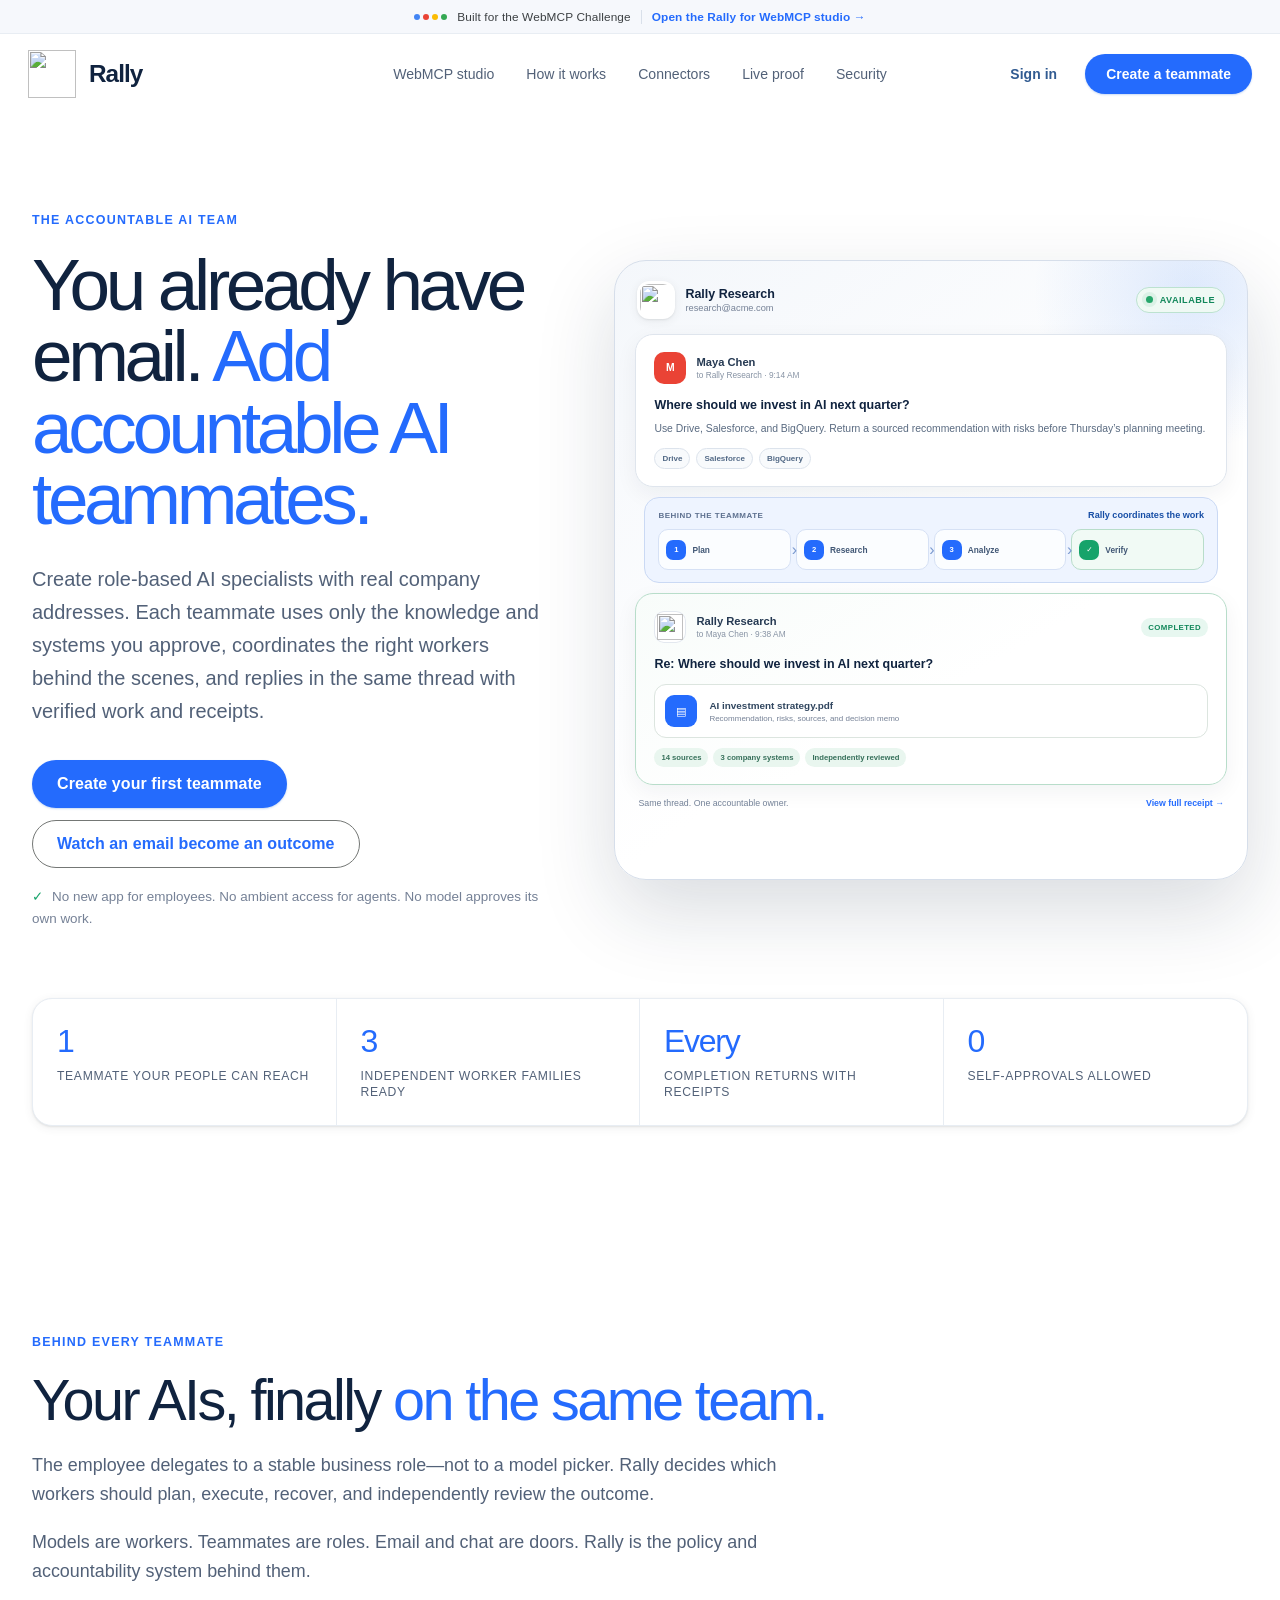
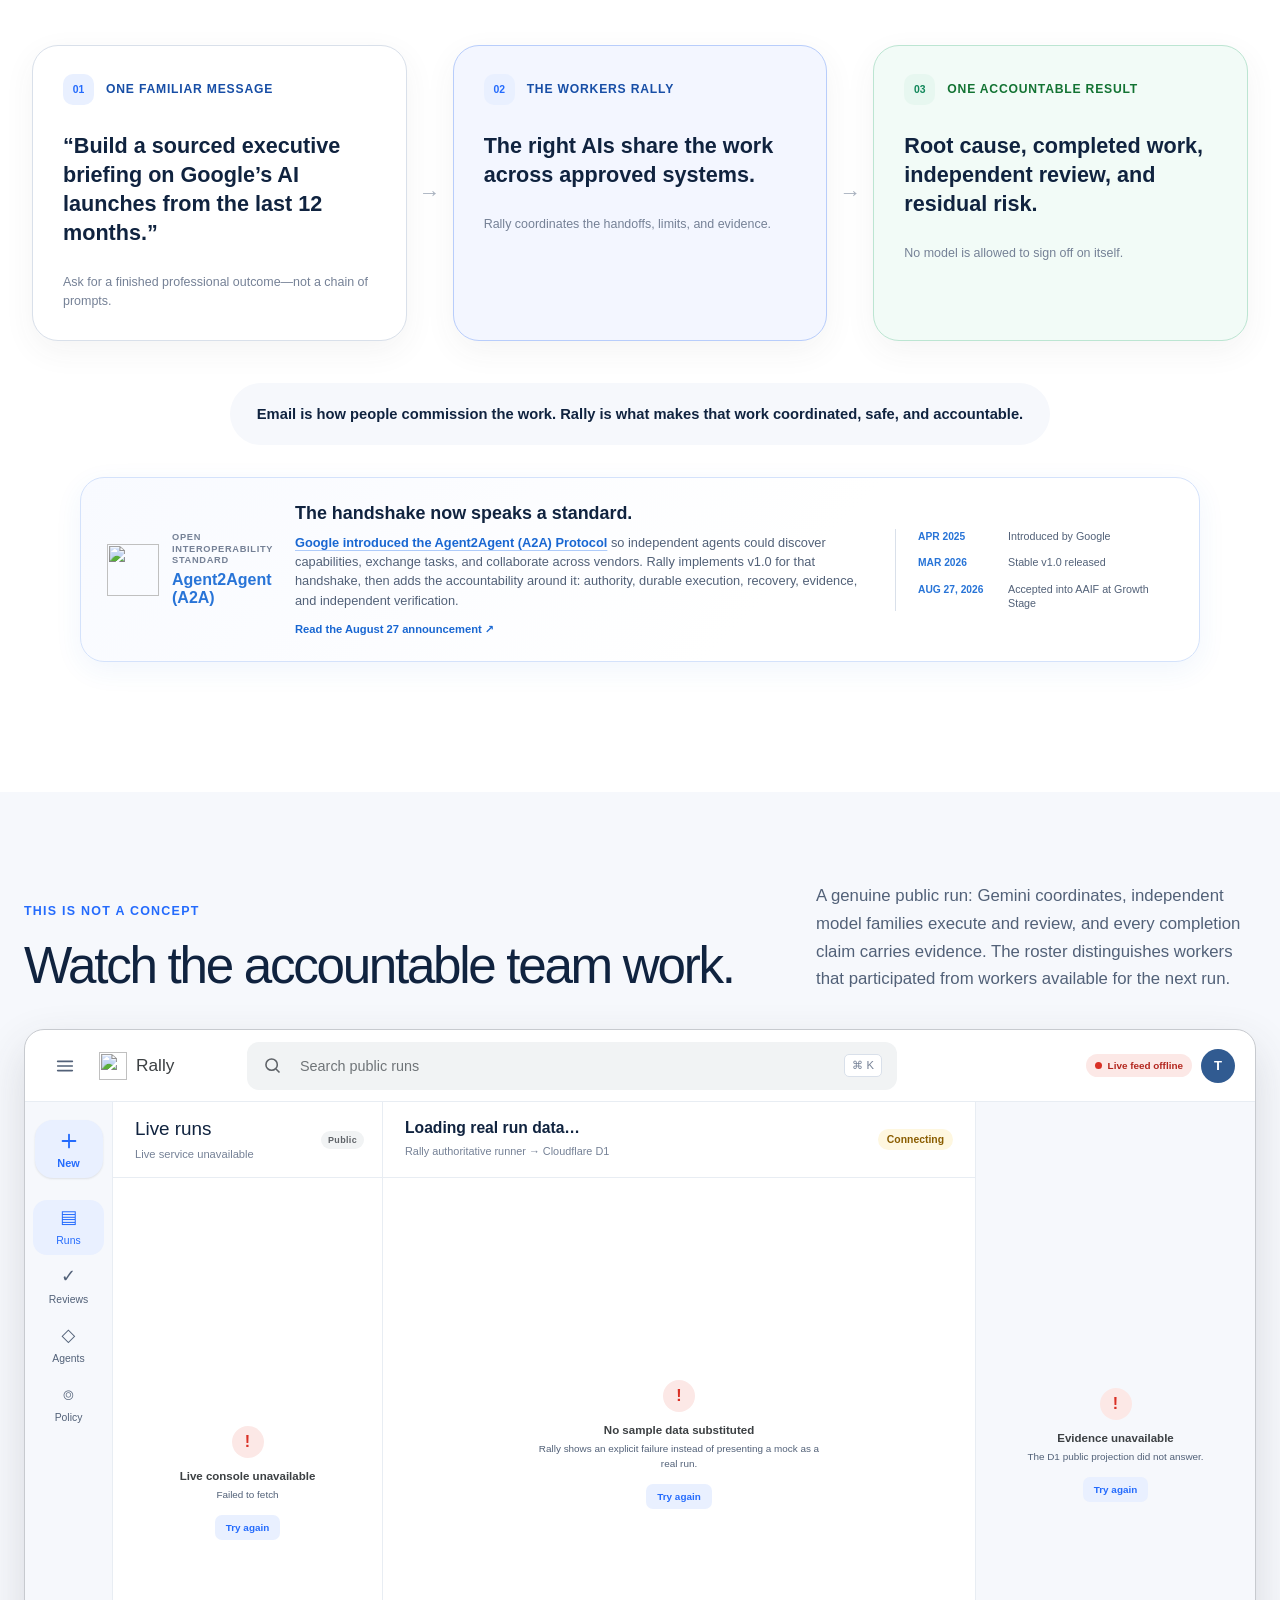
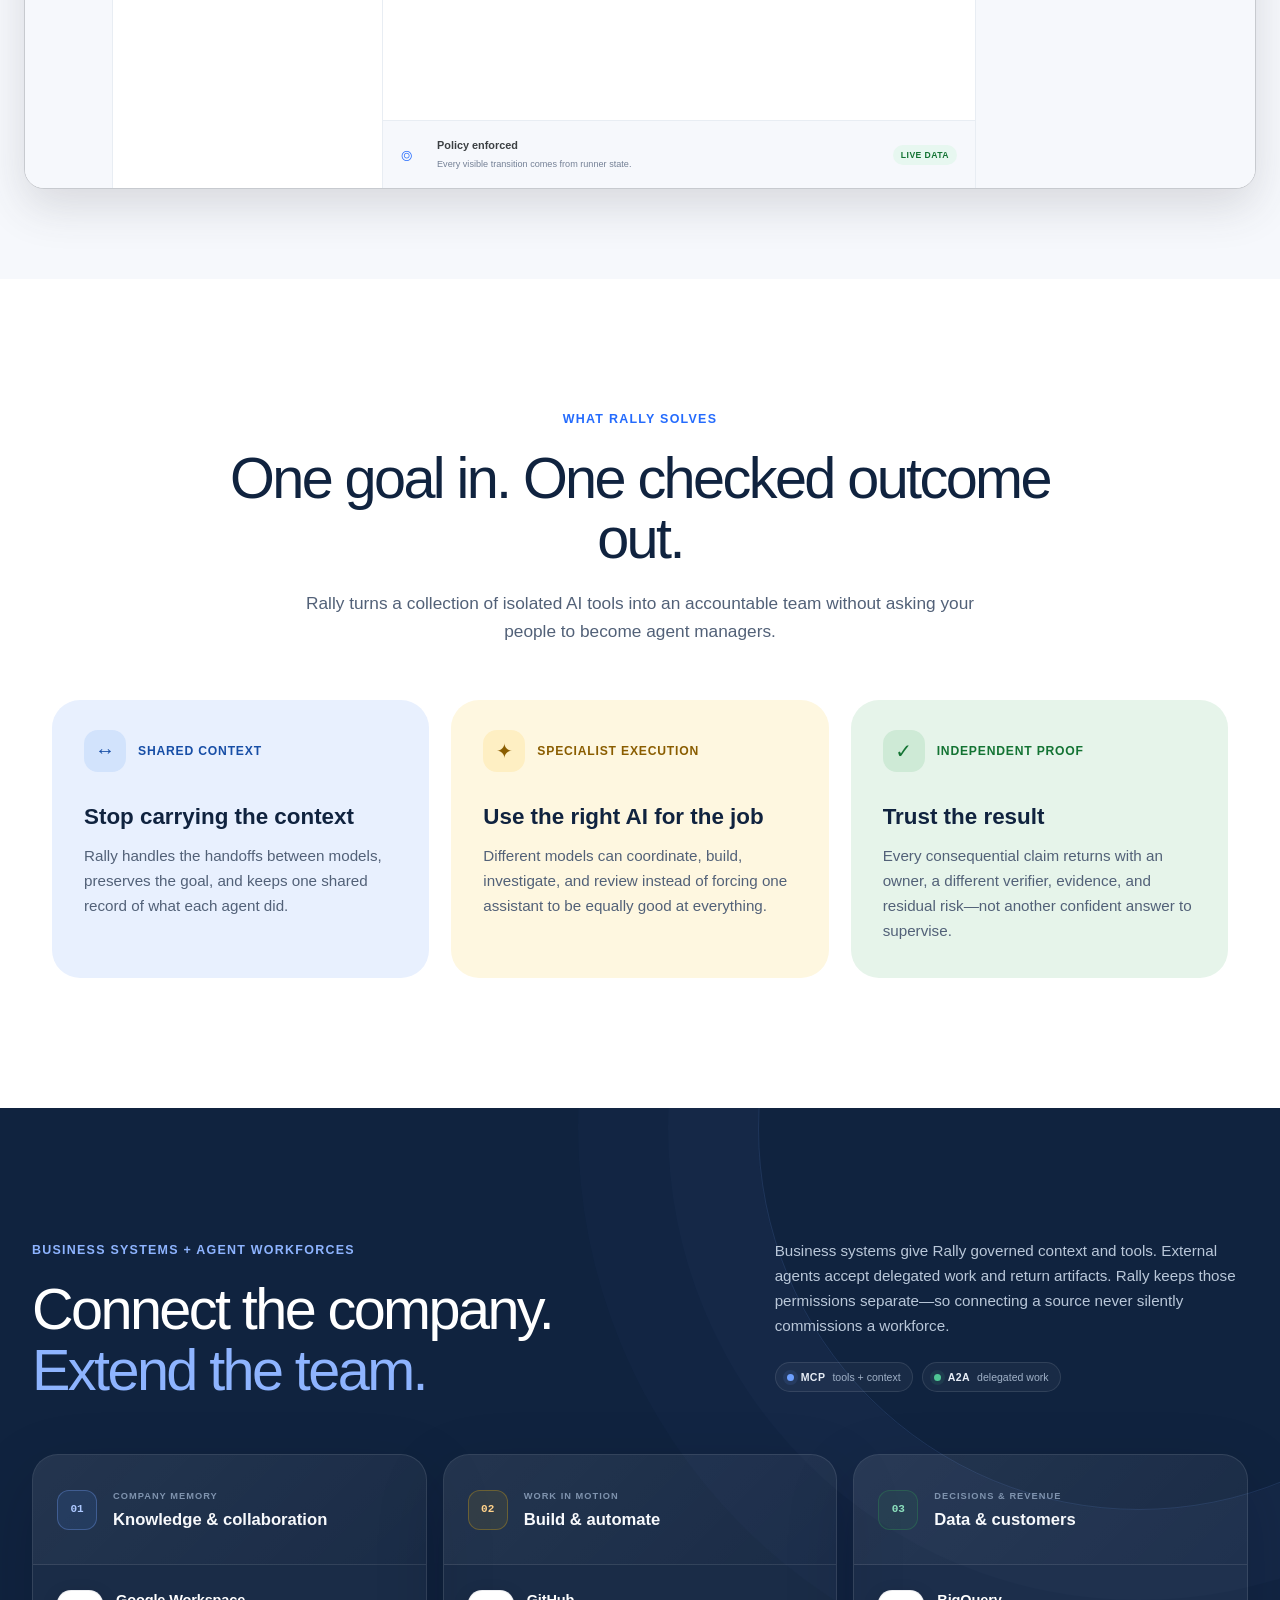
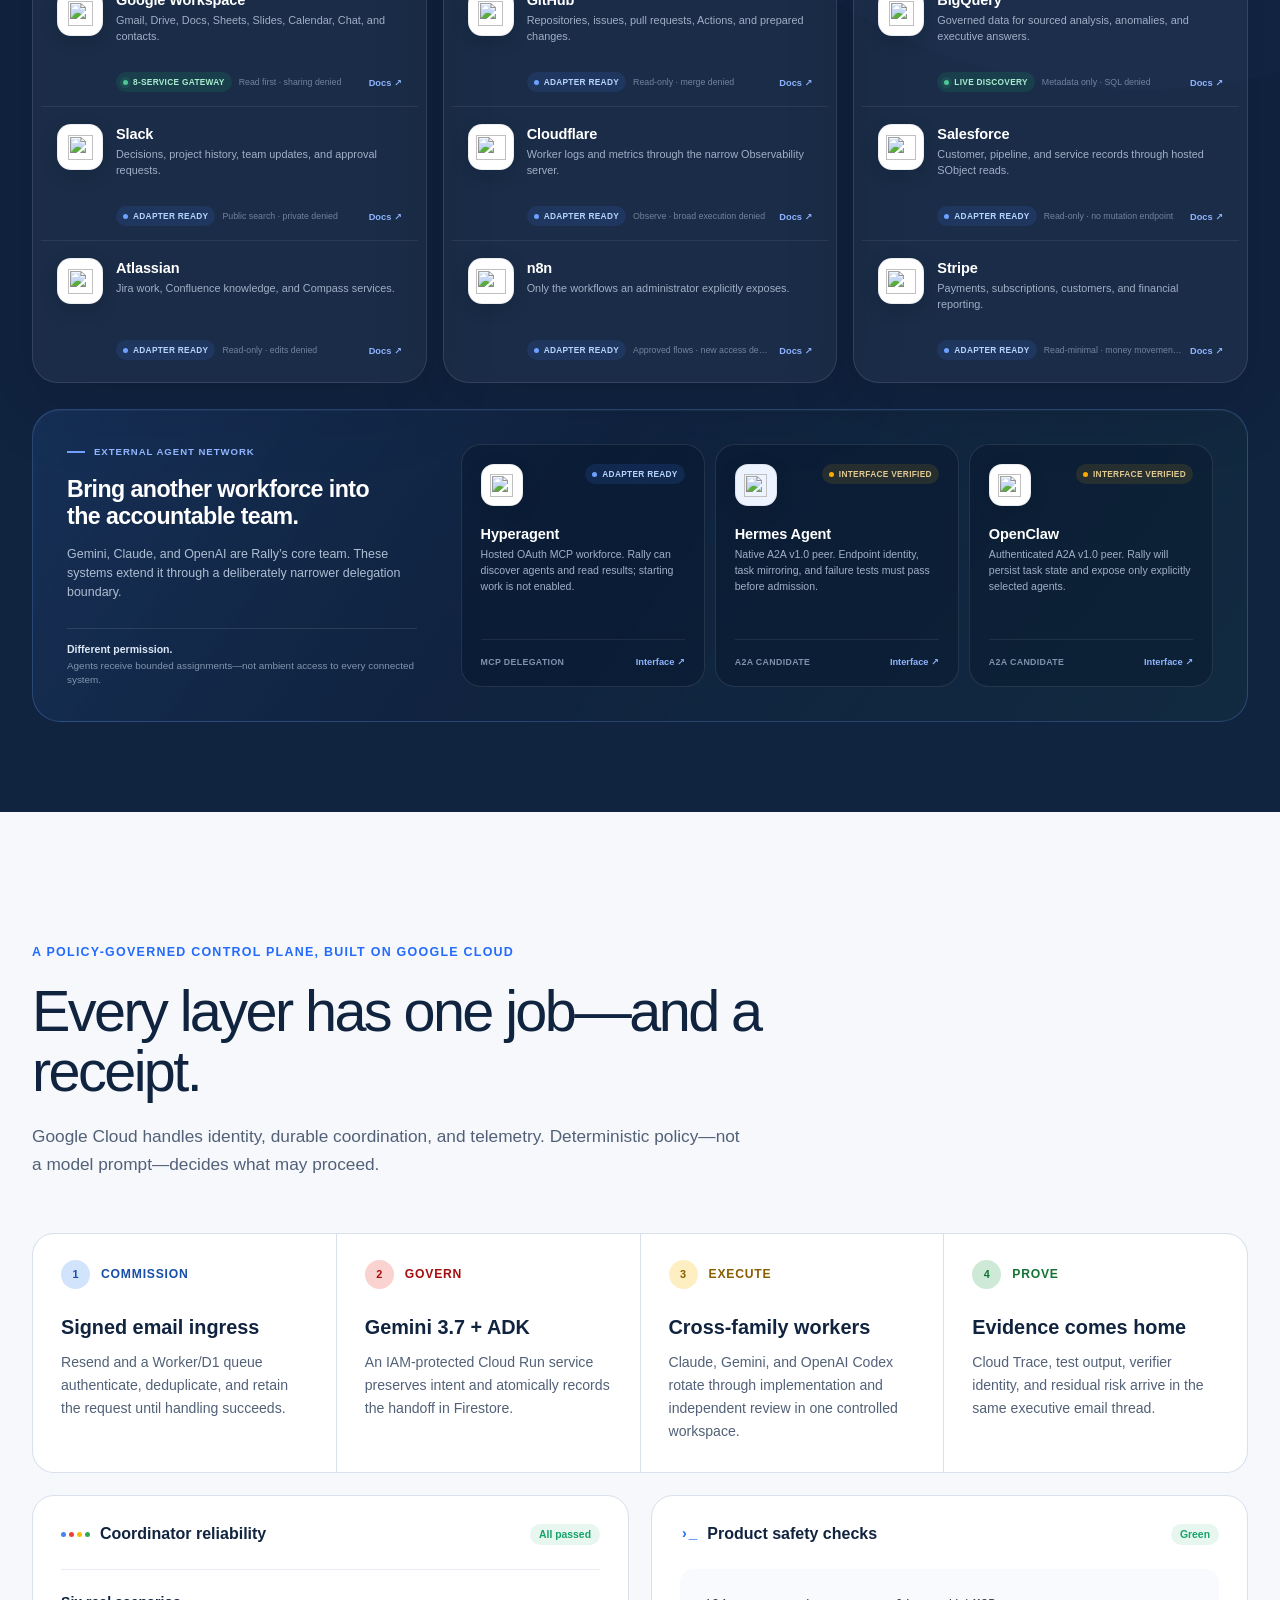
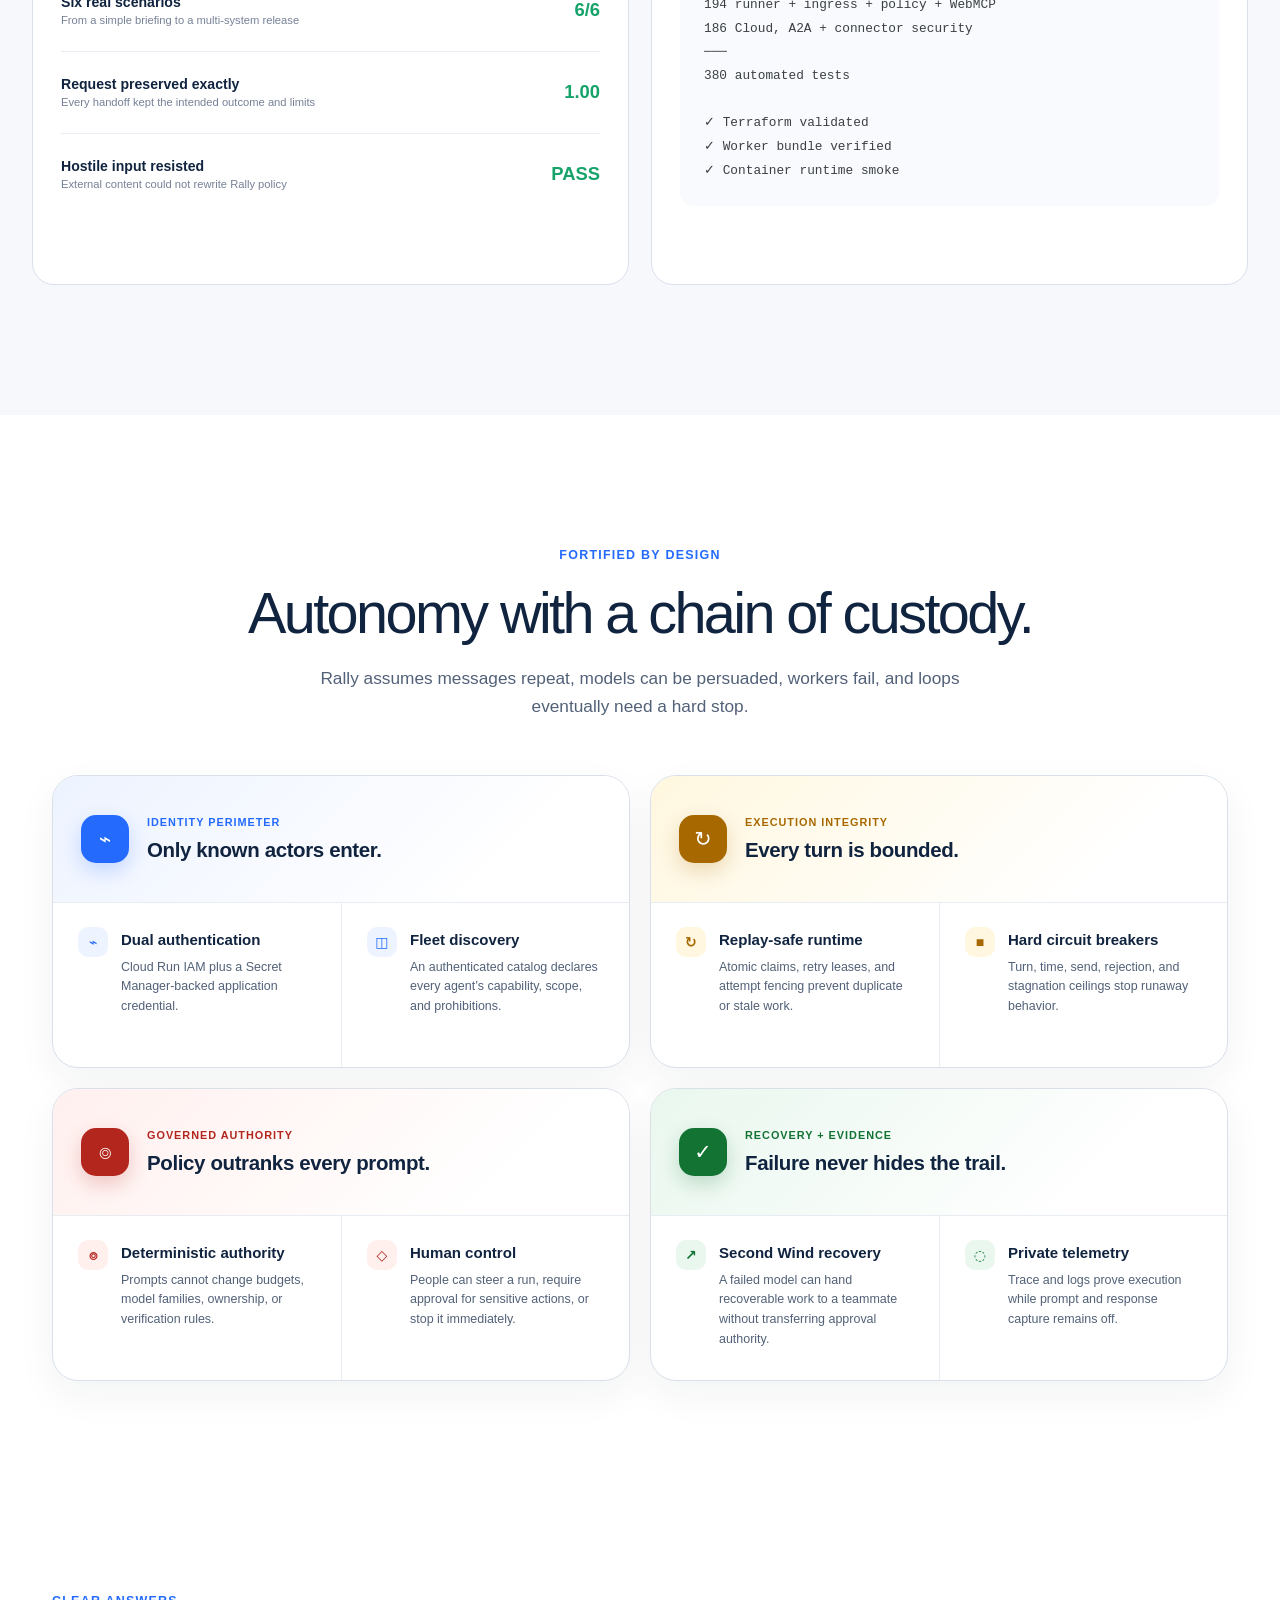
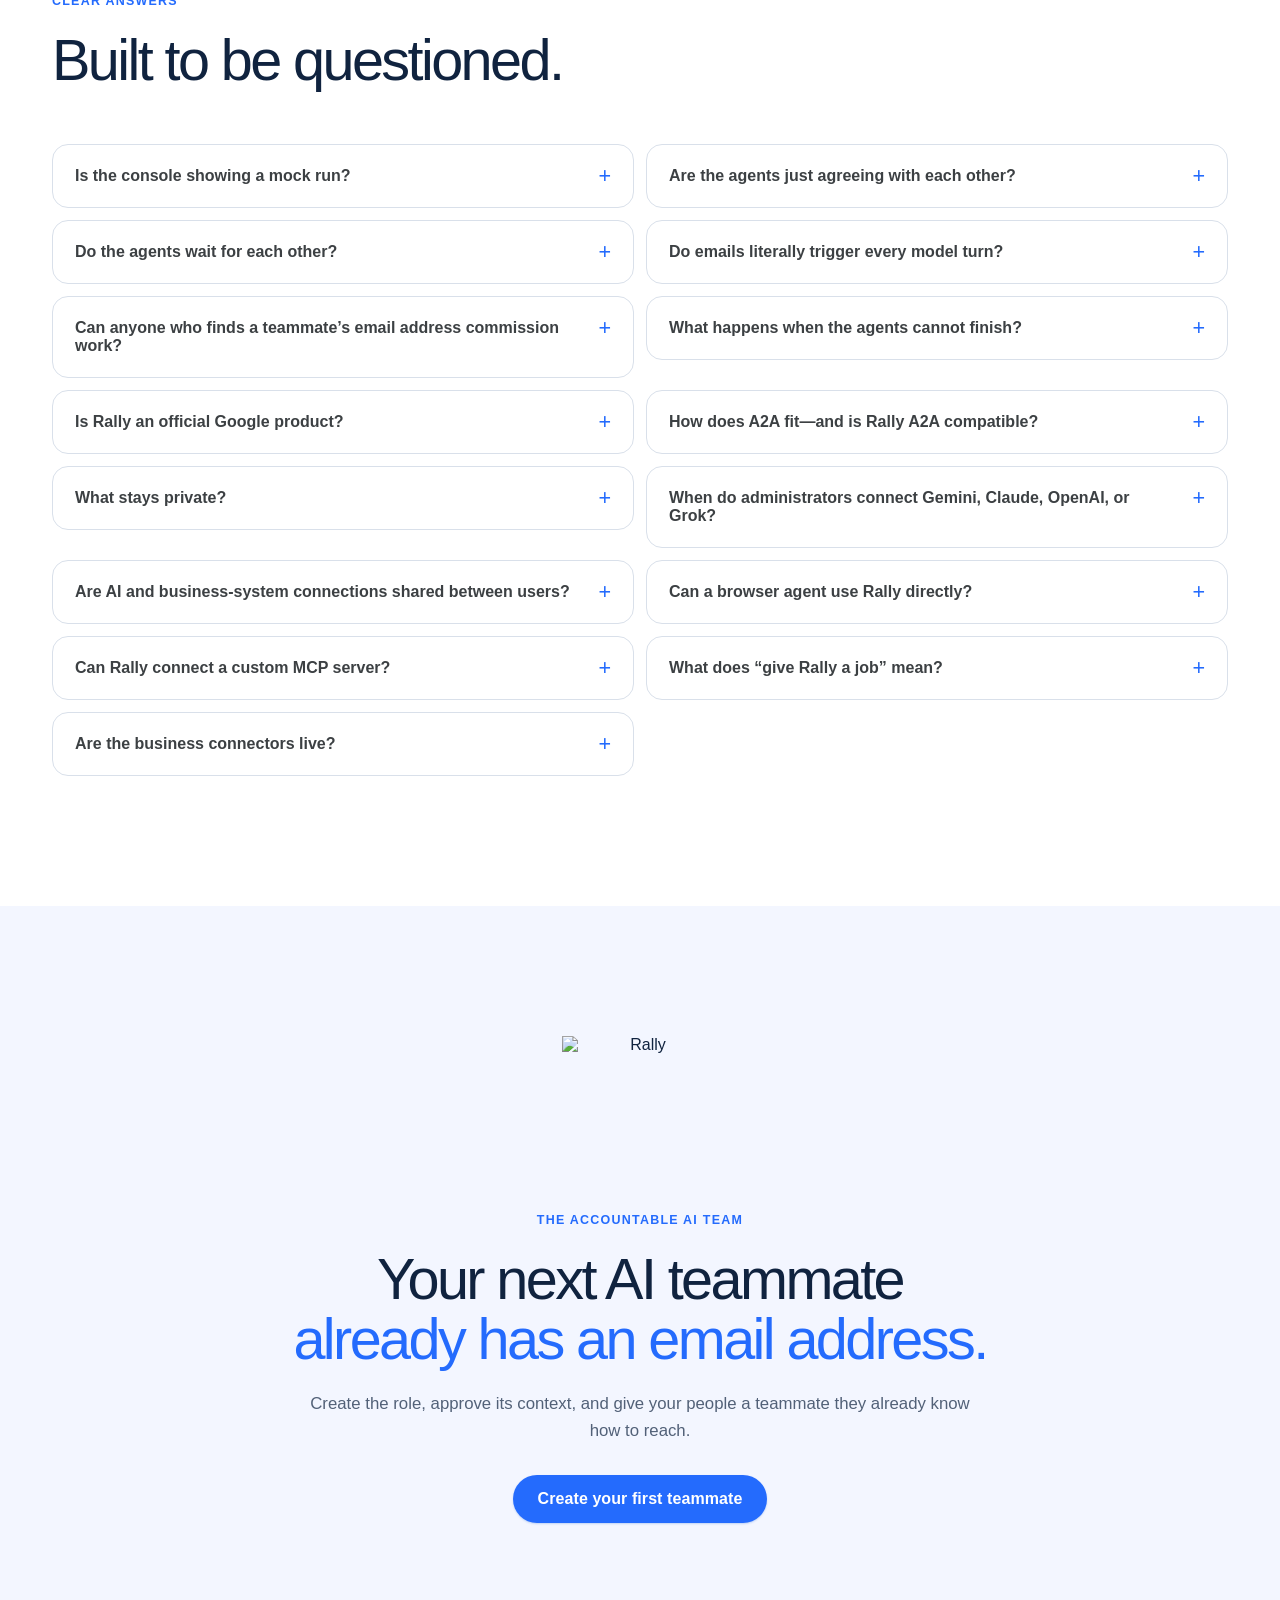
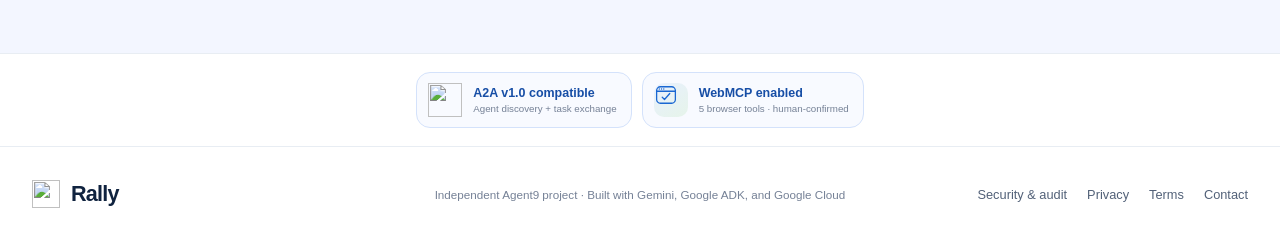
==== site/index.html @ 44525d8a "Build Rally for WebMCP challenge studio" ====
<!doctype html>
<html lang="en">
  <head>
    <meta charset="utf-8">
    <meta name="viewport" content="width=device-width, initial-scale=1">
    <title>Rally — Accountable AI teammates, where work already happens</title>
    <meta name="description" content="Give your company accountable AI teammates employees can email like coworkers. Rally coordinates approved systems and independent workers, then returns verified work with receipts.">
    <meta property="og:title" content="Rally — Accountable AI teammates, where work already happens.">
    <meta property="og:description" content="Email a role-based AI teammate. Rally coordinates the work behind it and returns one verified outcome with receipts.">
    <meta property="og:type" content="website">
    <meta property="og:url" content="https://rally.agent9.dev/">
    <meta property="og:image" content="https://rally.agent9.dev/og-card.png">
    <meta property="og:image:width" content="1200">
    <meta property="og:image:height" content="630">
    <meta property="og:image:alt" content="Rally: accountable AI teammates, where work already happens.">
    <meta name="twitter:card" content="summary_large_image">
    <meta name="theme-color" content="#ffffff">
    <meta name="rally-console-api" content="https://rally.agent9.dev/v1/console">
    <link rel="canonical" href="https://rally.agent9.dev/">
    <link rel="icon" href="rally-symbol.png" type="image/png">
    <link rel="stylesheet" href="styles.css?v=20260831a">
  </head>
  <body>
    <a class="skip-link" href="#main">Skip to content</a>

    <div class="event-bar">
      <span class="google-dots" aria-hidden="true"><i></i><i></i><i></i><i></i></span>
      <span>Built for the WebMCP Challenge</span>
      <span class="event-separator" aria-hidden="true"></span>
      <strong><a href="webmcp/">Open the Rally for WebMCP studio →</a></strong>
    </div>

    <header class="site-header" data-header>
      <a class="brand" href="#top" aria-label="Rally home">
        <img class="brand-mark" src="rally-symbol.png" alt="">
        <span class="brand-name">Rally</span>
      </a>
      <nav class="nav-links" aria-label="Primary navigation">
        <a href="webmcp/">WebMCP studio</a>
        <a href="#how">How it works</a>
        <a href="#connectors">Connectors</a>
        <a href="#demo">Live proof</a>
        <a href="#trust">Security</a>
      </nav>
      <div class="header-actions">
        <a class="button button-quiet button-small" href="admin/">Sign in</a>
        <button class="button button-primary button-small" type="button" data-open-setup>Create a teammate</button>
      </div>
    </header>

    <main id="main">
      <section class="hero" id="top">
        <div class="hero-grid">
          <div class="hero-copy">
            <p class="eyebrow">The accountable AI team</p>
            <h1>You already have email. <span>Add accountable AI teammates.</span></h1>
            <p class="hero-lede">Create role-based AI specialists with real company addresses. Each teammate uses only the knowledge and systems you approve, coordinates the right workers behind the scenes, and replies in the same thread with verified work and receipts.</p>
          </div>

          <aside class="email-visual" aria-label="One email to a Rally Research teammate becomes a verified strategy memo in the same thread">
            <header class="teammate-header"><div><img src="rally-symbol.png" alt=""><span><b>Rally Research</b><small>research@acme.com</small></span></div><span class="teammate-live"><i></i> Available</span></header>
            <article class="email-message email-request">
              <div class="email-meta"><span class="email-avatar">M</span><div><b>Maya Chen</b><small>to Rally Research · 9:14 AM</small></div></div>
              <p class="email-subject">Where should we invest in AI next quarter?</p>
              <p>Use Drive, Salesforce, and BigQuery. Return a sourced recommendation with risks before Thursday’s planning meeting.</p>
              <div class="email-context"><span>Drive</span><span>Salesforce</span><span>BigQuery</span></div>
            </article>
            <div class="teammate-work" aria-label="Behind the teammate: planner, researcher, analyst, and independent verifier">
              <div class="work-label"><span>Behind the teammate</span><b>Rally coordinates the work</b></div>
              <ol><li><span>1</span><b>Plan</b></li><li><span>2</span><b>Research</b></li><li><span>3</span><b>Analyze</b></li><li class="is-verified"><span>✓</span><b>Verify</b></li></ol>
            </div>
            <article class="email-message email-response">
              <div class="email-meta"><span class="email-avatar rally-avatar"><img src="rally-symbol.png" alt=""></span><div><b>Rally Research</b><small>to Maya Chen · 9:38 AM</small></div><strong>Completed</strong></div>
              <p class="email-subject">Re: Where should we invest in AI next quarter?</p>
              <div class="email-deliverable"><span>▤</span><div><b>AI investment strategy.pdf</b><small>Recommendation, risks, sources, and decision memo</small></div></div>
              <div class="email-receipt"><span>14 sources</span><span>3 company systems</span><span>Independently reviewed</span></div>
            </article>
            <footer><span>Same thread. One accountable owner.</span><b>View full receipt →</b></footer>
          </aside>

          <div class="hero-conversion">
            <div class="hero-actions">
              <button class="button button-primary" type="button" data-open-setup>Create your first teammate</button>
              <a class="button button-outline" href="#demo">Watch an email become an outcome</a>
            </div>
            <p class="hero-note"><span aria-hidden="true">✓</span> No new app for employees. No ambient access for agents. No model approves its own work.</p>
          </div>
        </div>

        <div class="hero-proof" aria-label="Rally verification results">
          <div><strong>1</strong><span>teammate your people can reach</span></div>
          <div><strong>3</strong><span>independent worker families ready</span></div>
          <div><strong>Every</strong><span>completion returns with receipts</span></div>
          <div><strong>0</strong><span>self-approvals allowed</span></div>
        </div>
      </section>

      <section class="story-section" id="how" aria-labelledby="story-title">
        <div class="story-heading">
          <p class="eyebrow">Behind every teammate</p>
          <h2 id="story-title">Your AIs, finally <span>on the same team.</span></h2>
          <p>The employee delegates to a stable business role—not to a model picker. Rally decides which workers should plan, execute, recover, and independently review the outcome.</p>
          <p>Models are workers. Teammates are roles. Email and chat are doors. Rally is the policy and accountability system behind them.</p>
        </div>
        <div class="story-flow" aria-label="How Rally turns one goal into a verified outcome">
          <article>
            <div class="story-kicker"><span class="story-step">01</span><p class="label">One familiar message</p></div>
            <h3>“Build a sourced executive briefing on Google’s AI launches from the last 12 months.”</h3>
            <small>Ask for a finished professional outcome—not a chain of prompts.</small>
          </article>
          <span class="story-arrow" aria-hidden="true">→</span>
          <article class="rally-step">
            <div class="story-kicker"><span class="story-step">02</span><p class="label">The workers rally</p></div>
            <h3>The right AIs share the work across approved systems.</h3>
            <small>Rally coordinates the handoffs, limits, and evidence.</small>
          </article>
          <span class="story-arrow" aria-hidden="true">→</span>
          <article class="verified-step">
            <div class="story-kicker"><span class="story-step">03</span><p class="label">One accountable result</p></div>
            <h3>Root cause, completed work, independent review, and residual risk.</h3>
            <small>No model is allowed to sign off on itself.</small>
          </article>
        </div>
        <p class="story-thesis"><b>Email is how people commission the work. Rally is what makes that work coordinated, safe, and accountable.</b></p>
        <aside class="a2a-proof" aria-labelledby="a2a-title">
          <a class="a2a-brand" href="https://a2a-protocol.org/latest/" aria-label="Visit the official Agent2Agent Protocol site">
            <img src="a2a-icon.svg" alt="">
            <span><small>Open interoperability standard</small><b>Agent2Agent (A2A)</b></span>
          </a>
          <div class="a2a-copy">
            <h3 id="a2a-title">The handshake now speaks a standard.</h3>
            <p><a href="https://developers.googleblog.com/en/a2a-a-new-era-of-agent-interoperability/">Google introduced the Agent2Agent (A2A) Protocol</a> so independent agents could discover capabilities, exchange tasks, and collaborate across vendors. Rally implements v1.0 for that handshake, then adds the accountability around it: authority, durable execution, recovery, evidence, and independent verification.</p>
            <a class="a2a-source" href="https://a2a-protocol.org/latest/blog/2026/08/27/a-new-chapter-for-a2a-joining-the-agentic-ai-foundation/">Read the August 27 announcement <span aria-hidden="true">↗</span></a>
          </div>
          <ol class="a2a-timeline" aria-label="A2A protocol history">
            <li><time datetime="2025-04-09">Apr 2025</time><span>Introduced by Google</span></li>
            <li><time datetime="2026-03-12">Mar 2026</time><span>Stable v1.0 released</span></li>
            <li><time datetime="2026-08-27">Aug 27, 2026</time><span>Accepted into AAIF at Growth Stage</span></li>
          </ol>
        </aside>
      </section>

      <section class="workspace-section" id="demo" aria-labelledby="workspace-title">
        <div class="workspace-heading">
          <div>
            <p class="eyebrow">This is not a concept</p>
            <h2 id="workspace-title">Watch the accountable team work.</h2>
          </div>
          <p>A genuine public run: Gemini coordinates, independent model families execute and review, and every completion claim carries evidence. The roster distinguishes workers that participated from workers available for the next run.</p>
        </div>

        <div class="app-window">
          <div class="app-topbar">
            <button class="icon-button" type="button" aria-label="Open navigation">
              <svg viewBox="0 0 24 24" aria-hidden="true"><path d="M4 7h16M4 12h16M4 17h16"/></svg>
            </button>
            <div class="app-brand"><img class="brand-mark mini" src="rally-symbol.png" alt=""><b>Rally</b></div>
            <div class="search-box" role="search">
              <svg viewBox="0 0 24 24" aria-hidden="true"><circle cx="11" cy="11" r="6.5"/><path d="m16 16 4 4"/></svg>
              <label class="sr-only" for="run-search">Search public runs</label>
              <input id="run-search" type="search" placeholder="Search public runs" autocomplete="off" data-run-search>
              <kbd>⌘ K</kbd>
            </div>
            <div class="app-actions" aria-label="Workspace tools">
              <span class="console-live" data-console-live><i></i><span>Connecting</span></span>
              <span class="app-avatar" aria-label="Operator T">T</span>
            </div>
          </div>

          <div class="app-body">
            <aside class="app-rail" aria-label="Rally workspace navigation">
              <button class="compose-button" type="button" data-open-setup>
                <svg viewBox="0 0 24 24" aria-hidden="true"><path d="M12 5v14M5 12h14"/></svg>
                <span>New</span>
              </button>
              <nav>
                <a class="active" href="#demo"><span class="rail-icon">▤</span><span>Runs</span></a>
                <a href="#proof"><span class="rail-icon">✓</span><span>Reviews</span></a>
                <a href="#how"><span class="rail-icon">◇</span><span>Agents</span></a>
                <a href="#trust"><span class="rail-icon">⌾</span><span>Policy</span></a>
              </nav>
            </aside>

            <div class="run-list" aria-label="Public Rally runs">
              <div class="pane-heading">
                <div><h3>Live runs</h3><span data-console-updated>Connecting to D1…</span></div>
                <span class="source-badge">Public</span>
              </div>
              <div class="run-results" data-run-list aria-live="polite">
                <div class="console-loading"><i></i><b>Loading authoritative runs</b><span>Reading the public D1 projection.</span></div>
              </div>
            </div>

            <article class="thread-pane" aria-label="Selected Rally run" aria-busy="true" data-thread-pane>
              <header class="thread-header" data-thread-header>
                <div><span class="back-mobile" aria-hidden="true">‹</span><div><h3>Loading real run data…</h3><p>Rally authoritative runner → Cloudflare D1</p></div></div>
                <span class="status-chip review">Connecting</span>
              </header>

              <div class="thread-stream" data-thread-stream aria-live="polite">
                <div class="console-loading large"><i></i><b>Loading the execution timeline</b><span>No sample data is shown while the live service is unavailable.</span></div>
              </div>

              <footer class="thread-footer"><span class="policy-icon">⌾</span><p><b>Policy enforced</b><span>Every visible transition comes from runner state.</span></p><span class="live-provenance">LIVE DATA</span></footer>
            </article>

            <aside class="detail-pane" aria-label="Run summary" data-detail-pane>
              <div class="console-loading large"><i></i><b>Loading evidence</b><span>Checklist ownership and verification will appear here.</span></div>
            </aside>
          </div>
        </div>
      </section>

      <section class="section" id="outcomes">
        <div class="section-heading centered"><p class="eyebrow">What Rally solves</p><h2>One goal in. One checked outcome out.</h2><p>Rally turns a collection of isolated AI tools into an accountable team without asking your people to become agent managers.</p></div>
        <div class="feature-grid">
          <article class="feature-card blue-card"><div class="feature-kicker"><span class="feature-icon">↔</span><p class="feature-label">Shared context</p></div><h3>Stop carrying the context</h3><p>Rally handles the handoffs between models, preserves the goal, and keeps one shared record of what each agent did.</p></article>
          <article class="feature-card yellow-card"><div class="feature-kicker"><span class="feature-icon">✦</span><p class="feature-label">Specialist execution</p></div><h3>Use the right AI for the job</h3><p>Different models can coordinate, build, investigate, and review instead of forcing one assistant to be equally good at everything.</p></article>
          <article class="feature-card green-card"><div class="feature-kicker"><span class="feature-icon">✓</span><p class="feature-label">Independent proof</p></div><h3>Trust the result</h3><p>Every consequential claim returns with an owner, a different verifier, evidence, and residual risk—not another confident answer to supervise.</p></article>
        </div>
      </section>

      <section class="section connector-section" id="connectors">
        <div class="section-heading connector-heading">
          <div><p class="eyebrow">Business systems + agent workforces</p><h2>Connect the company.<br><span>Extend the team.</span></h2></div>
          <div class="connector-heading-copy"><p>Business systems give Rally governed context and tools. External agents accept delegated work and return artifacts. Rally keeps those permissions separate—so connecting a source never silently commissions a workforce.</p><div class="protocol-key" aria-label="Connector types"><span><i class="protocol-dot mcp-dot"></i><b>MCP</b> tools + context</span><span><i class="protocol-dot a2a-dot"></i><b>A2A</b> delegated work</span></div></div>
        </div>

        <div class="connector-families">
          <section class="connector-family knowledge-family" aria-labelledby="knowledge-title">
            <header><span class="family-number">01</span><div><p>Company memory</p><h3 id="knowledge-title">Knowledge &amp; collaboration</h3></div></header>
            <div class="connector-list">
              <article class="connector-entry" data-connector="Google Workspace">
                <div class="connector-brand"><span class="brand-plate"><img src="brandmarks/google.svg" alt=""></span><div><h4>Google Workspace</h4><p>Gmail, Drive, Docs, Sheets, Slides, Calendar, Chat, and contacts.</p></div></div>
                <div class="connector-meta"><span class="readiness live-ready">8-service gateway</span><span class="guardrail">Read first · sharing denied</span><a href="https://developers.google.com/workspace/guides/configure-mcp-servers" aria-label="Google Workspace official connector documentation">Docs ↗</a></div>
              </article>
              <article class="connector-entry" data-connector="Slack">
                <div class="connector-brand"><span class="brand-plate"><img src="brandmarks/slack.svg" alt=""></span><div><h4>Slack</h4><p>Decisions, project history, team updates, and approval requests.</p></div></div>
                <div class="connector-meta"><span class="readiness">Adapter ready</span><span class="guardrail">Public search · private denied</span><a href="https://docs.slack.dev/ai/slack-mcp-server/" aria-label="Slack official connector documentation">Docs ↗</a></div>
              </article>
              <article class="connector-entry" data-connector="Atlassian">
                <div class="connector-brand"><span class="brand-plate"><img src="brandmarks/atlassian.svg" alt=""></span><div><h4>Atlassian</h4><p>Jira work, Confluence knowledge, and Compass services.</p></div></div>
                <div class="connector-meta"><span class="readiness">Adapter ready</span><span class="guardrail">Read-only · edits denied</span><a href="https://www.atlassian.com/platform/rovo-mcp" aria-label="Atlassian official connector documentation">Docs ↗</a></div>
              </article>
            </div>
          </section>

          <section class="connector-family operations-family" aria-labelledby="operations-title">
            <header><span class="family-number">02</span><div><p>Work in motion</p><h3 id="operations-title">Build &amp; automate</h3></div></header>
            <div class="connector-list">
              <article class="connector-entry" data-connector="GitHub">
                <div class="connector-brand"><span class="brand-plate"><img src="brandmarks/github.svg" alt=""></span><div><h4>GitHub</h4><p>Repositories, issues, pull requests, Actions, and prepared changes.</p></div></div>
                <div class="connector-meta"><span class="readiness">Adapter ready</span><span class="guardrail">Read-only · merge denied</span><a href="https://github.com/github/github-mcp-server" aria-label="GitHub official connector documentation">Docs ↗</a></div>
              </article>
              <article class="connector-entry" data-connector="Cloudflare">
                <div class="connector-brand"><span class="brand-plate wide-mark"><img src="brandmarks/cloudflare.svg" alt=""></span><div><h4>Cloudflare</h4><p>Worker logs and metrics through the narrow Observability server.</p></div></div>
                <div class="connector-meta"><span class="readiness">Adapter ready</span><span class="guardrail">Observe · broad execution denied</span><a href="https://developers.cloudflare.com/agents/model-context-protocol/cloudflare/servers-for-cloudflare/" aria-label="Cloudflare official connector documentation">Docs ↗</a></div>
              </article>
              <article class="connector-entry" data-connector="n8n">
                <div class="connector-brand"><span class="brand-plate wide-mark"><img src="brandmarks/n8n.svg" alt=""></span><div><h4>n8n</h4><p>Only the workflows an administrator explicitly exposes.</p></div></div>
                <div class="connector-meta"><span class="readiness">Adapter ready</span><span class="guardrail">Approved flows · new access denied</span><a href="https://docs.n8n.io/connect/connect-to-n8n-mcp-server/" aria-label="n8n official connector documentation">Docs ↗</a></div>
              </article>
            </div>
          </section>

          <section class="connector-family intelligence-family" aria-labelledby="intelligence-title">
            <header><span class="family-number">03</span><div><p>Decisions &amp; revenue</p><h3 id="intelligence-title">Data &amp; customers</h3></div></header>
            <div class="connector-list">
              <article class="connector-entry" data-connector="BigQuery">
                <div class="connector-brand"><span class="brand-plate"><img src="brandmarks/bigquery.svg" alt=""></span><div><h4>BigQuery</h4><p>Governed data for sourced analysis, anomalies, and executive answers.</p></div></div>
                <div class="connector-meta"><span class="readiness live-ready">Live discovery</span><span class="guardrail">Metadata only · SQL denied</span><a href="https://docs.cloud.google.com/bigquery/docs/use-bigquery-mcp" aria-label="BigQuery official connector documentation">Docs ↗</a></div>
              </article>
              <article class="connector-entry" data-connector="Salesforce">
                <div class="connector-brand"><span class="brand-plate wide-mark"><img src="brandmarks/salesforce.svg" alt=""></span><div><h4>Salesforce</h4><p>Customer, pipeline, and service records through hosted SObject reads.</p></div></div>
                <div class="connector-meta"><span class="readiness">Adapter ready</span><span class="guardrail">Read-only · no mutation endpoint</span><a href="https://developer.salesforce.com/docs/platform/hosted-mcp-servers/references/reference/sobject-reads.html" aria-label="Salesforce official connector documentation">Docs ↗</a></div>
              </article>
              <article class="connector-entry" data-connector="Stripe">
                <div class="connector-brand"><span class="brand-plate wide-mark"><img src="brandmarks/stripe.svg" alt=""></span><div><h4>Stripe</h4><p>Payments, subscriptions, customers, and financial reporting.</p></div></div>
                <div class="connector-meta"><span class="readiness">Adapter ready</span><span class="guardrail">Read-minimal · money movement denied</span><a href="https://docs.stripe.com/mcp" aria-label="Stripe official connector documentation">Docs ↗</a></div>
              </article>
            </div>
          </section>
        </div>

        <section class="agent-network" aria-labelledby="agent-network-title">
          <div class="agent-network-intro"><p class="network-eyebrow"><span></span>External agent network</p><h3 id="agent-network-title">Bring another workforce into the accountable team.</h3><p>Gemini, Claude, and OpenAI are Rally’s core team. These systems extend it through a deliberately narrower delegation boundary.</p><div class="network-rule"><b>Different permission.</b><span>Agents receive bounded assignments—not ambient access to every connected system.</span></div></div>
          <div class="agent-network-list">
            <article class="agent-connection" data-agent-connection="Hyperagent">
              <div class="agent-connection-top"><span class="brand-plate"><img src="brandmarks/hyperagent.svg" alt=""></span><span class="readiness">Adapter ready</span></div><h4>Hyperagent</h4><p>Hosted OAuth MCP workforce. Rally can discover agents and read results; starting work is not enabled.</p><div class="agent-protocol"><span>MCP delegation</span><a href="https://www.hyperagent.com/docs/concepts/agents/invocations/mcp-server/" aria-label="Hyperagent official connector documentation">Interface ↗</a></div>
            </article>
            <article class="agent-connection" data-agent-connection="Hermes Agent">
              <div class="agent-connection-top"><span class="brand-plate protocol-plate"><img src="a2a-icon.svg" alt=""></span><span class="readiness candidate-ready">Interface verified</span></div><h4>Hermes Agent</h4><p>Native A2A v1.0 peer. Endpoint identity, task mirroring, and failure tests must pass before admission.</p><div class="agent-protocol"><span>A2A candidate</span><a href="https://hermes-agent.nousresearch.com/docs/user-guide/messaging/a2a" aria-label="Hermes Agent A2A documentation">Interface ↗</a></div>
            </article>
            <article class="agent-connection" data-agent-connection="OpenClaw">
              <div class="agent-connection-top"><span class="brand-plate"><img src="brandmarks/openclaw.svg" alt=""></span><span class="readiness candidate-ready">Interface verified</span></div><h4>OpenClaw</h4><p>Authenticated A2A v1.0 peer. Rally will persist task state and expose only explicitly selected agents.</p><div class="agent-protocol"><span>A2A candidate</span><a href="https://docs.openclaw.ai/channels/a2a" aria-label="OpenClaw A2A documentation">Interface ↗</a></div>
            </article>
          </div>
        </section>

      </section>

      <section class="section architecture-section" id="proof">
        <div class="section-heading"><p class="eyebrow">A policy-governed control plane, built on Google Cloud</p><h2>Every layer has one job—and a receipt.</h2><p>Google Cloud handles identity, durable coordination, and telemetry. Deterministic policy—not a model prompt—decides what may proceed.</p></div>
        <div class="flow-grid">
          <article><div class="flow-kicker"><span class="flow-number blue">1</span><p class="label">Commission</p></div><h3>Signed email ingress</h3><p>Resend and a Worker/D1 queue authenticate, deduplicate, and retain the request until handling succeeds.</p></article>
          <article><div class="flow-kicker"><span class="flow-number red">2</span><p class="label">Govern</p></div><h3>Gemini 3.7 + ADK</h3><p>An IAM-protected Cloud Run service preserves intent and atomically records the handoff in Firestore.</p></article>
          <article><div class="flow-kicker"><span class="flow-number yellow">3</span><p class="label">Execute</p></div><h3>Cross-family workers</h3><p>Claude, Gemini, and OpenAI Codex rotate through implementation and independent review in one controlled workspace.</p></article>
          <article><div class="flow-kicker"><span class="flow-number green">4</span><p class="label">Prove</p></div><h3>Evidence comes home</h3><p>Cloud Trace, test output, verifier identity, and residual risk arrive in the same executive email thread.</p></article>
        </div>
        <div class="proof-grid">
          <article class="eval-card">
            <div class="card-header"><div><span class="google-dots small" aria-hidden="true"><i></i><i></i><i></i><i></i></span><b>Coordinator reliability</b></div><span class="status-chip complete">All passed</span></div>
            <div class="eval-row"><div><b>Six real scenarios</b><span>From a simple briefing to a multi-system release</span></div><strong>6/6</strong></div>
            <div class="eval-row"><div><b>Request preserved exactly</b><span>Every handoff kept the intended outcome and limits</span></div><strong>1.00</strong></div>
            <div class="eval-row"><div><b>Hostile input resisted</b><span>External content could not rewrite Rally policy</span></div><strong>PASS</strong></div>
          </article>
          <article class="test-card">
            <div class="card-header"><div><span class="terminal-icon">›_</span><b>Product safety checks</b></div><span class="status-chip complete">Green</span></div>
            <pre><code>194 runner + ingress + policy + WebMCP
186 Cloud, A2A + connector security
───
380 automated tests

✓ Terraform validated
✓ Worker bundle verified
✓ Container runtime smoke</code></pre>
          </article>
        </div>
      </section>

      <section class="section trust-section" id="trust">
        <div class="section-heading centered"><p class="eyebrow">Fortified by design</p><h2>Autonomy with a chain of custody.</h2><p>Rally assumes messages repeat, models can be persuaded, workers fail, and loops eventually need a hard stop.</p></div>
        <div class="trust-grid">
          <section class="trust-domain identity-domain">
            <header><span class="trust-domain-icon">⌁</span><div><p class="trust-domain-label">Identity perimeter</p><h3>Only known actors enter.</h3></div></header>
            <div class="trust-controls">
              <article class="trust-control"><span>⌁</span><div><h4>Dual authentication</h4><p>Cloud Run IAM plus a Secret Manager-backed application credential.</p></div></article>
              <article class="trust-control"><span>◫</span><div><h4>Fleet discovery</h4><p>An authenticated catalog declares every agent’s capability, scope, and prohibitions.</p></div></article>
            </div>
          </section>
          <section class="trust-domain runtime-domain">
            <header><span class="trust-domain-icon">↻</span><div><p class="trust-domain-label">Execution integrity</p><h3>Every turn is bounded.</h3></div></header>
            <div class="trust-controls">
              <article class="trust-control"><span>↻</span><div><h4>Replay-safe runtime</h4><p>Atomic claims, retry leases, and attempt fencing prevent duplicate or stale work.</p></div></article>
              <article class="trust-control"><span>■</span><div><h4>Hard circuit breakers</h4><p>Turn, time, send, rejection, and stagnation ceilings stop runaway behavior.</p></div></article>
            </div>
          </section>
          <section class="trust-domain authority-domain">
            <header><span class="trust-domain-icon">⌾</span><div><p class="trust-domain-label">Governed authority</p><h3>Policy outranks every prompt.</h3></div></header>
            <div class="trust-controls">
              <article class="trust-control"><span>⌾</span><div><h4>Deterministic authority</h4><p>Prompts cannot change budgets, model families, ownership, or verification rules.</p></div></article>
              <article class="trust-control"><span>◇</span><div><h4>Human control</h4><p>People can steer a run, require approval for sensitive actions, or stop it immediately.</p></div></article>
            </div>
          </section>
          <section class="trust-domain recovery-domain">
            <header><span class="trust-domain-icon">✓</span><div><p class="trust-domain-label">Recovery + evidence</p><h3>Failure never hides the trail.</h3></div></header>
            <div class="trust-controls">
              <article class="trust-control"><span>↗</span><div><h4>Second Wind recovery</h4><p>A failed model can hand recoverable work to a teammate without transferring approval authority.</p></div></article>
              <article class="trust-control"><span>◌</span><div><h4>Private telemetry</h4><p>Trace and logs prove execution while prompt and response capture remains off.</p></div></article>
            </div>
          </section>
        </div>
      </section>

      <section class="section faq-section">
        <div class="section-heading"><p class="eyebrow">Clear answers</p><h2>Built to be questioned.</h2></div>
        <div class="faq-grid">
          <details><summary>Is the console showing a mock run?</summary><p>No. It reads an explicitly public, allowlisted projection of Rally’s authoritative runner state from Cloudflare D1. If that service fails, the page shows the failure instead of sample data.</p></details>
          <details><summary>Are the agents just agreeing with each other?</summary><p>No. They execute as separate provider-native processes, come from different model families, and cannot verify checklist work they own. The live receipt counts only families that actually participated.</p></details>
          <details><summary>Do the agents wait for each other?</summary><p>Yes. Rally runs one model at a time and saves only validated state before the next handoff. With Second Wind enabled, a timeout, failed process, or reported blocker gives the other model one bounded recovery attempt from that saved state—including inspection of partial workspace edits—without auto-approving anything.</p></details>
          <details><summary>Do emails literally trigger every model turn?</summary><p>The first email starts the real run and every turn is mirrored to the thread. The authoritative runner dispatches the next model locally.</p></details>
          <details><summary>Can anyone who finds a teammate’s email address commission work?</summary><p>No. A message may arrive without becoming an authorized job. Rally authenticates the transport, checks the sender against the teammate, channel, and company policy, and treats quoted history, attachments, and linked pages as untrusted evidence—not authority.</p></details>
          <details><summary>What happens when the agents cannot finish?</summary><p>Second Wind first asks the next independent model to diagnose and take over a recoverable failure. Rally still stops with a precise report when the fleet remains blocked, disagrees repeatedly, stops making progress, hits a hard budget, crosses an authority boundary, or receives a human STOP.</p></details>
          <details><summary>Is Rally an official Google product?</summary><p>No. Rally is an independent Agent9 project built with Gemini, Google ADK, and Google Cloud for the All Things Agentic Hackathon.</p></details>
          <details><summary>How does A2A fit—and is Rally A2A compatible?</summary><p>Yes. Rally publishes an A2A v1.0 Agent Card and accepts tasks over JSON-RPC and HTTP+JSON; official SDK clients exercise both paths. A2A enables discovery and task exchange. Rally adds the controls around the work: authority, durable state, recovery, evidence, and independent verification. The protocol was <a href="https://developers.googleblog.com/en/a2a-a-new-era-of-agent-interoperability/">introduced by Google</a> and now advances under <a href="https://a2a-protocol.org/latest/blog/2026/08/27/a-new-chapter-for-a2a-joining-the-agentic-ai-foundation/">Linux Foundation open governance</a>. Compatibility is not certification or endorsement.</p></details>
          <details><summary>What stays private?</summary><p>Commissioner identity, worktree paths, mail IDs, raw prompts, credentials, and cloud request keys never enter the public console record.</p></details>
          <details><summary>When do administrators connect Gemini, Claude, OpenAI, or Grok?</summary><p>AI workforce authorization is separate from company systems. The current pilot uses provider-approved identities on its controlled execution host. The self-service design starts each provider’s official OAuth or device-code flow on a user-bound host, with an existing API key offered as an alternative route. Rally never asks for a consumer password or copies a browser session cookie.</p></details>
          <details><summary>Are AI and business-system connections shared between users?</summary><p>No. Model identities, company-system grants, and run authority are separate. Rally namespaces each user’s approved systems and tools, then freezes only the commissioned scope into that run.</p></details>
          <details><summary>Can a browser agent use Rally directly?</summary><p>Yes. Rally exposes five WebMCP tools in supported browsers: search the live public run index, inspect a verification record, prepare a governed job, stage a WebMCP Challenge song for Lyria 3 Pro, and review the human-edited creative task. The browser agent shares the page state with you, but it cannot submit the job, generate the song, send email, grant access, or bypass your confirmation.</p></details>
          <details><summary>Can Rally connect a custom MCP server?</summary><p>Not through an arbitrary URL box. Custom remote MCP is a Labs path that must pass HTTPS and network admission, OAuth origin checks, bounded discovery, schema fingerprint review, exact tool policy, payload ceilings, and one-time approval for writes. WebMCP is complementary: Rally uses it for human-present browser collaboration, while asynchronous jobs continue through the governed server-side gateway.</p></details>
          <details><summary>What does “give Rally a job” mean?</summary><p>Ask for a finished professional outcome—such as a sourced market briefing, an executive presentation, a customer-risk review, or a launch plan—then grant only the sources, limits, and approval rules that outcome needs.</p></details>
          <details><summary>Are the business connectors live?</summary><p>The governed gateway and all ten provider adapters are implemented. BigQuery has completed a real authenticated handshake with Google’s official MCP endpoint and discovered six tools. The other accounts are intentionally shown as disconnected until each user completes provider setup, authentication, live discovery, and an exact safe preset. Rally never turns “adapter exists” into “customer account connected.”</p></details>
        </div>
      </section>

      <section class="final-cta"><div><img class="brand-lockup" src="rally-logo.png" alt="Rally"><p class="eyebrow">The accountable AI team</p><h2>Your next AI teammate<br><span>already has an email address.</span></h2><p>Create the role, approve its context, and give your people a teammate they already know how to reach.</p><div class="hero-actions"><button class="button button-primary" type="button" data-open-setup>Create your first teammate</button></div></div></section>
    </main>

    <aside class="a2a-trust" id="interop" aria-label="Rally interoperability and browser-agent trust">
      <div class="trust-badges">
        <a class="a2a-trust-badge" href="https://a2a-protocol.org/latest/">
          <img src="a2a-icon.svg" alt="">
          <span><b>A2A v1.0 compatible</b><small>Agent discovery + task exchange</small></span>
        </a>
        <a class="webmcp-trust-badge" href="https://github.com/webmachinelearning/webmcp">
          <span class="webmcp-mark" aria-hidden="true"><svg viewBox="0 0 32 32"><rect x="3.5" y="5" width="25" height="22" rx="5"/><path d="M4 11h24M10 8h.1M7 8h.1M13 8h.1M11 19l3 3 7-8"/></svg></span>
          <span><b>WebMCP enabled</b><small>5 browser tools · human-confirmed</small></span>
        </a>
      </div>
    </aside>

    <footer class="site-footer">
      <a class="brand" href="#top"><img class="brand-mark mini" src="rally-symbol.png" alt=""><span class="brand-name">Rally</span></a>
      <p>Independent Agent9 project · Built with Gemini, Google ADK, and Google Cloud</p>
      <div><a href="#trust">Security &amp; audit</a><a href="privacy/">Privacy</a><a href="terms/">Terms</a><a href="mailto:terry@agent9.dev?subject=Rally%20pilot">Contact</a></div>
    </footer>

    <dialog class="setup-dialog" data-setup-dialog aria-labelledby="setup-title">
      <button class="dialog-close" type="button" data-close-setup aria-label="Close setup">×</button>
      <img class="brand-mark large" src="rally-symbol.png" alt="">
      <p class="eyebrow">Create a teammate</p>
      <h2 id="setup-title">Give your team a specialist they can already reach.</h2>
      <div class="setup-tabs" role="tablist" aria-label="Launch options"><button class="is-active" type="button" role="tab" aria-selected="true" data-setup-tab="managed">Managed setup</button><button type="button" role="tab" aria-selected="false" data-setup-tab="self">Self-hosted</button></div>
      <section class="setup-panel is-active" data-setup-panel="managed">
        <div class="setup-promise"><b>Start with email. Connections are optional.</b><span>Commission useful work from the request and attachments now, then add approved company context whenever you are ready.</span></div>
        <div class="webmcp-ready" data-webmcp-status><span>WebMCP agent-ready</span><p>Your browser agent can prepare this visible draft with you. It cannot send, submit, or widen authority.</p></div>
        <section class="webmcp-task-receipt" data-webmcp-task-receipt hidden aria-live="polite">
          <header>
            <div><span class="webmcp-task-mark" aria-hidden="true">♫</span><div><p>Shared creative task</p><h3 data-webmcp-task-title>Lyria challenge song staged</h3></div></div>
            <span class="webmcp-task-state" data-webmcp-task-state>Awaiting review</span>
          </header>
          <div class="webmcp-task-facts">
            <div><span>Generator</span><b data-webmcp-task-model>Lyria 3 Pro</b></div>
            <div><span>Artifact</span><b data-webmcp-task-artifact>Original MP3 song</b></div>
            <div><span>Authority</span><b>Human confirmation</b></div>
            <div><span>Approval</span><b>Different model family</b></div>
          </div>
          <div class="webmcp-collaboration-trace">
            <header><b>WebMCP collaboration trail</b><span>Page-local · no browser history</span></header>
            <ol data-webmcp-trace></ol>
          </div>
          <p data-webmcp-task-note>The agent prepared this brief beside you. Edit the outcome below, then ask it to review the visible task before you decide whether to commission it.</p>
        </section>
        <div class="job-draft-fields" data-job-draft>
          <label><span>Company</span><input type="text" maxlength="120" autocomplete="organization" placeholder="Your company" data-job-company></label>
          <label><span>Team</span><input type="text" maxlength="120" autocomplete="organization-title" placeholder="Team or function" data-job-team></label>
          <label class="job-field-wide"><span>Outcome</span><textarea maxlength="4000" rows="6" placeholder="The finished professional outcome Rally should deliver" data-job-goal></textarea></label>
          <label class="job-field-wide"><span>Trusted systems <small>optional</small></span><input type="text" maxlength="320" placeholder="Skip this, or name approved systems such as Drive or Slack" data-job-systems></label>
          <details class="job-field-wide advanced-job"><summary>Relate this to an existing Rally run</summary><label><span>Run ID</span><input type="text" maxlength="128" placeholder="A blocked or related Rally run ID" data-job-source-run></label></details>
        </div>
        <div class="continuity-setting">
          <label for="second-wind-toggle"><span class="toggle-copy"><b>Second Wind</b><span>Let the teammate diagnose and recover from a failed turn or reported blocker.</span></span><span class="switch"><input id="second-wind-toggle" type="checkbox" checked data-second-wind><span aria-hidden="true"></span></span></label>
          <small>Bounded recovery, not auto-approval. Human stops, permissions, budgets, and independent verification remain enforced.</small>
        </div>
        <ol><li><span>1</span><div><b>Name the teammate and outcome</b><p>Start with a real, repeatable responsibility—not another open-ended chatbot prompt.</p></div></li><li><span>2</span><div><b>Connect context or skip it</b><p>Use the request and attachments immediately, or approve company systems for deeper work.</p></div></li><li><span>3</span><div><b>Watch the accountable team work</b><p>Review handoffs, tool actions, independent verification, evidence, and the final result.</p></div></li></ol>
        <a class="button button-primary full-width" data-managed-setup-link href="mailto:terry@agent9.dev?subject=Create%20our%20first%20Rally%20teammate&body=Company%3A%0ATeam%3A%0ATeammate%20role%3A%0AFirst%20outcome%3A%0AOptional%20trusted%20systems%3A">Create the first teammate</a>
        <p class="setup-note">Nothing is sent until you click. The draft only prepares a pre-filled email; no form data is stored on this site.</p>
      </section>
      <section class="setup-panel" data-setup-panel="self" hidden>
        <div class="setup-promise"><b>Provider-native authorization.</b><span>Credentials stay in provider tooling and your operating-system keychain.</span></div>
        <div class="provider-list"><div><span class="provider-mark google-mark">G</span><div><b>Google Cloud + Gemini</b><p>Browser sign-in through Google tooling; Terraform provisions the control plane.</p></div><span class="provider-status">Per user</span></div><div><span class="provider-mark anthropic-mark">A</span><div><b>Anthropic Claude</b><p>Each operator authorizes their own Claude CLI account; Rally never shares a seat.</p></div><span class="provider-status">Per user</span></div><div><span class="provider-mark openai-mark">O</span><div><b>OpenAI Codex</b><p>Sign in with ChatGPT through Codex CLI; credentials stay in provider tooling.</p></div><span class="provider-status">Per user</span></div><div><span class="provider-mark xai-provider-mark">X</span><div><b>xAI Grok Build</b><p>Official browser or device authorization, with an existing API key as an alternative route.</p></div><span class="provider-status muted-status">Candidate</span></div><div><span class="provider-mark cloudflare-mark">C</span><div><b>Cloudflare</b><p>Wrangler opens Cloudflare consent; no API token is pasted into Rally.</p></div><span class="provider-status">Per user</span></div><div><span class="provider-mark resend-mark">R</span><div><b>Resend</b><p>Managed mail avoids customer credentials. Bring-your-own mail is optional.</p></div><span class="provider-status muted-status">Optional</span></div></div>
        <a class="button button-outline full-width" href="mailto:terry@agent9.dev?subject=Rally%20self-hosted%20access">Request self-host access</a>
      </section>
    </dialog>

    <script src="app.js?v=20260831a"></script>
  </body>
</html>
---- site/styles.css ----
:root {
  --blue: #246bfd;
  --blue-hover: #1554d8;
  --blue-soft: #e9f0ff;
  --blue-pale: #f3f6ff;
  --green: #16a36a;
  --green-bright: #11875a;
  --green-soft: #e7f7f0;
  --red: #d93025;
  --red-soft: #fce8e6;
  --yellow: #f9ab00;
  --yellow-soft: #fef7e0;
  --ink: #10233f;
  --muted: #526178;
  --quiet: #758196;
  --line: #d9e0ea;
  --line-soft: #e8edf3;
  --surface: #ffffff;
  --surface-alt: #f6f8fc;
  --canvas: #ffffff;
  --shadow: 0 1px 2px rgba(60, 64, 67, .1), 0 2px 10px rgba(60, 64, 67, .08);
  --max: 1440px;
}

* { box-sizing: border-box; }
html { scroll-behavior: smooth; }
body {
  margin: 0;
  color: var(--ink);
  background: var(--canvas);
  font-family: Roboto, Arial, system-ui, -apple-system, sans-serif;
  -webkit-font-smoothing: antialiased;
}
.sr-only { position: absolute; width: 1px; height: 1px; overflow: hidden; padding: 0; margin: -1px; clip: rect(0, 0, 0, 0); white-space: nowrap; border: 0; }
body, button, a { font-size: 16px; }
button, a { font: inherit; }
a { color: inherit; text-decoration: none; }
button { color: inherit; }
p { color: var(--muted); line-height: 1.65; }
h1, h2, h3, p { margin-top: 0; }
h1, h2, h3 { font-family: Arial, system-ui, sans-serif; }
h1 { margin-bottom: 28px; font-size: clamp(3.5rem, 7vw, 6.4rem); font-weight: 500; line-height: .98; letter-spacing: -.06em; }
h1 span { color: var(--blue); }
h2 { margin-bottom: 20px; font-size: clamp(2.25rem, 4.5vw, 4.5rem); font-weight: 500; line-height: 1.05; letter-spacing: -.045em; }
h3 { font-size: 1.18rem; font-weight: 600; line-height: 1.3; }
button:focus-visible, a:focus-visible, summary:focus-visible { outline: 3px solid rgba(11, 87, 208, .28); outline-offset: 3px; }

.skip-link { position: fixed; z-index: 100; top: -60px; left: 18px; padding: 12px 16px; color: #fff; border-radius: 8px; background: var(--blue); }
.skip-link:focus { top: 18px; }

.event-bar {
  min-height: 34px;
  display: flex;
  align-items: center;
  justify-content: center;
  gap: 10px;
  padding: 7px 20px;
  color: #3c4043;
  border-bottom: 1px solid var(--line-soft);
  background: var(--surface-alt);
  font-size: .74rem;
  letter-spacing: .01em;
}
.event-bar strong { color: var(--blue); font-weight: 600; }
.event-bar strong a { color: inherit; }
.event-bar strong a:hover { text-decoration: underline; }
.event-separator { width: 1px; height: 14px; background: var(--line); }
.google-dots { display: inline-flex; align-items: center; gap: 3px; }
.google-dots i { width: 6px; height: 6px; border-radius: 50%; background: #4285f4; }
.google-dots i:nth-child(2) { background: #ea4335; }
.google-dots i:nth-child(3) { background: #fbbc04; }
.google-dots i:nth-child(4) { background: #34a853; }
.google-dots.small i { width: 5px; height: 5px; }

.site-header {
  position: sticky;
  z-index: 30;
  top: 0;
  max-width: var(--max);
  min-height: 80px;
  display: grid;
  grid-template-columns: 1fr auto 1fr;
  align-items: center;
  gap: 24px;
  margin: 0 auto;
  padding: 0 28px;
  border-bottom: 1px solid transparent;
  background: rgba(255,255,255,.94);
  backdrop-filter: blur(14px);
  transition: border-color .2s, box-shadow .2s;
}
.site-header.is-scrolled { border-bottom-color: var(--line-soft); box-shadow: 0 1px 5px rgba(60,64,67,.09); }
.brand { display: inline-flex; align-items: center; gap: 11px; width: max-content; }
.brand-name { color: var(--ink); font-size: 1.35rem; font-weight: 650; letter-spacing: -.035em; }
.brand-mark {
  width: 38px;
  height: 38px;
  display: inline-block;
  flex: none;
  object-fit: contain;
}
.site-header .brand { gap: 13px; }
.site-header .brand-name { font-size: 1.52rem; letter-spacing: -.04em; }
.site-header .brand-mark { width: 48px; height: 48px; }
.brand-mark.mini { width: 28px; height: 28px; }
.brand-mark.large { width: 66px; height: 66px; margin-bottom: 24px; }
.brand-lockup { width: 156px; height: 156px; display: block; margin: 0 auto 18px; object-fit: contain; }
.nav-links { display: flex; align-items: center; justify-content: center; gap: 4px; }
.nav-links a, .text-button { padding: 11px 14px; color: var(--muted); border-radius: 999px; font-size: .88rem; font-weight: 500; }
.nav-links a:hover, .text-button:hover { color: var(--blue); background: var(--blue-pale); }
.header-actions { display: flex; align-items: center; justify-content: flex-end; gap: 7px; }

.button {
  min-height: 48px;
  display: inline-flex;
  align-items: center;
  justify-content: center;
  padding: 0 24px;
  cursor: pointer;
  border: 1px solid transparent;
  border-radius: 999px;
  font-weight: 600;
  letter-spacing: .005em;
  transition: background .18s, border-color .18s, box-shadow .18s, transform .18s;
}
.button:hover { transform: translateY(-1px); }
.button-primary { color: #fff; background: var(--blue); box-shadow: 0 1px 2px rgba(11,87,208,.22); }
.button-primary:hover { background: var(--blue-hover); box-shadow: 0 2px 7px rgba(11,87,208,.24); }
.button-outline { color: var(--blue); border-color: #747775; background: #fff; }
.button-outline:hover { border-color: var(--blue); background: var(--blue-pale); }
.button-quiet { color: #315b91; border-color: transparent; background: transparent; }
.button-quiet:hover { color: var(--blue); border-color: #c8d3e1; background: var(--blue-pale); }
.button-small { min-height: 40px; padding: 0 20px; font-size: .87rem; }
.full-width { width: 100%; }

.hero { max-width: 1360px; margin: 0 auto; padding: 96px 32px 88px; }
.hero-grid { display: grid; grid-template-areas: "copy visual" "conversion visual"; grid-template-columns: minmax(0, .9fr) minmax(560px, 1.1fr); grid-template-rows: auto auto; align-items: center; column-gap: 64px; }
.hero-copy { grid-area: copy; align-self: end; max-width: 720px; }
.hero-conversion { grid-area: conversion; align-self: start; }
.hero h1 { font-size: clamp(3.5rem, 5.7vw, 5.7rem); }
.eyebrow { margin-bottom: 18px; color: var(--blue); font-size: .78rem; font-weight: 700; letter-spacing: .1em; text-transform: uppercase; }
.hero-lede { max-width: 700px; margin: 0 0 32px; font-size: clamp(1.06rem, 1.7vw, 1.25rem); }
.hero-actions { display: flex; flex-wrap: wrap; justify-content: flex-start; gap: 12px; }
.hero-note { margin: 18px 0 0; color: var(--quiet); font-size: .84rem; }
.hero-note span { margin-right: 5px; color: var(--green); font-weight: 700; }
.email-visual { position: relative; grid-area: visual; overflow: hidden; min-height: 620px; padding: 20px; border: 1px solid #d6deea; border-radius: 32px; background: linear-gradient(145deg,#f4f7fb,#fff 58%); box-shadow: 0 30px 80px rgba(16,35,63,.16); }
.email-visual::before { position: absolute; top: -135px; right: -110px; width: 330px; height: 330px; border-radius: 50%; background: radial-gradient(circle,rgba(66,133,244,.16),rgba(66,133,244,0) 68%); content: ""; }
.teammate-header { position: relative; z-index: 2; display: flex; align-items: center; justify-content: space-between; gap: 18px; margin: 0 2px 15px; }
.teammate-header > div { display: flex; align-items: center; gap: 10px; }
.teammate-header img { width: 38px; height: 38px; padding: 3px; border-radius: 12px; background: #fff; box-shadow: var(--shadow); object-fit: contain; }
.teammate-header b, .teammate-header small { display: block; }
.teammate-header b { color: var(--ink); font-size: .78rem; }
.teammate-header small { margin-top: 2px; color: var(--quiet); font-size: .58rem; }
.teammate-live { display: inline-flex; align-items: center; gap: 7px; padding: 7px 9px; color: var(--green-bright); border: 1px solid #bce2d0; border-radius: 999px; background: #eff9f4; font-size: .57rem; font-weight: 800; text-transform: uppercase; letter-spacing: .055em; }
.teammate-live i { width: 7px; height: 7px; border-radius: 50%; background: #26a66b; box-shadow: 0 0 0 4px rgba(38,166,107,.1); }
.email-message { position: relative; z-index: 2; padding: 17px 18px; border: 1px solid #dfe5ed; border-radius: 18px; background: #fff; box-shadow: 0 7px 22px rgba(16,35,63,.055); }
.email-meta { display: flex; align-items: center; gap: 10px; }
.email-avatar { width: 32px; height: 32px; display: grid; flex: none; place-items: center; color: #fff; border-radius: 10px; background: #ea4335; font-size: .65rem; font-weight: 800; }
.rally-avatar { padding: 3px; background: #fff; box-shadow: inset 0 0 0 1px #e3e8ef; }
.rally-avatar img { width: 100%; height: 100%; object-fit: contain; }
.email-meta b, .email-meta small { display: block; }
.email-meta b { color: #253952; font-size: .7rem; }
.email-meta small { margin-top: 2px; color: #8793a4; font-size: .52rem; }
.email-meta > strong { margin-left: auto; padding: 5px 7px; color: var(--green-bright); border-radius: 999px; background: var(--green-soft); font-size: .49rem; text-transform: uppercase; letter-spacing: .05em; }
.email-subject { margin: 13px 0 7px; color: var(--ink); font-size: .78rem; font-weight: 750; line-height: 1.35; }
.email-message > p:not(.email-subject) { margin: 0; color: #596a80; font-size: .65rem; line-height: 1.48; }
.email-context { display: flex; flex-wrap: wrap; gap: 6px; margin-top: 12px; }
.email-context span { padding: 5px 7px; color: #526986; border: 1px solid #dce3ec; border-radius: 999px; background: #f8fafc; font-size: .5rem; font-weight: 700; }
.teammate-work { position: relative; z-index: 2; margin: 10px 9px; padding: 12px 13px; border: 1px solid #cad9f4; border-radius: 15px; background: #eef4ff; }
.work-label { display: flex; align-items: center; justify-content: space-between; gap: 10px; margin-bottom: 9px; }
.work-label span { color: #5e7190; font-size: .5rem; font-weight: 800; letter-spacing: .06em; text-transform: uppercase; }
.work-label b { color: #174ea6; font-size: .57rem; }
.teammate-work ol { display: grid; grid-template-columns: repeat(4,1fr); gap: 5px; margin: 0; padding: 0; list-style: none; }
.teammate-work li { position: relative; min-height: 41px; display: flex; align-items: center; gap: 6px; padding: 7px; border: 1px solid #d6e1f5; border-radius: 10px; background: rgba(255,255,255,.8); }
.teammate-work li:not(:last-child)::after { position: absolute; z-index: 3; top: 50%; right: -7px; color: #7a99cf; content: "›"; transform: translateY(-52%); }
.teammate-work li span { width: 20px; height: 20px; display: grid; flex: none; place-items: center; color: #fff; border-radius: 7px; background: var(--blue); font-size: .48rem; font-weight: 800; }
.teammate-work li b { color: #415775; font-size: .52rem; }
.teammate-work li.is-verified { border-color: #b8ddca; background: #f1faf5; }
.teammate-work li.is-verified span { background: var(--green); }
.email-response { border-color: #b8ddca; background: linear-gradient(150deg,#f8fcfa,#fff 52%); }
.email-deliverable { display: grid; grid-template-columns: 34px 1fr; align-items: center; gap: 10px; margin-top: 11px; padding: 10px; border: 1px solid #dce5df; border-radius: 12px; background: #fff; }
.email-deliverable > span { width: 32px; height: 32px; display: grid; place-items: center; color: #fff; border-radius: 9px; background: var(--blue); font-size: .7rem; }
.email-deliverable b, .email-deliverable small { display: block; }
.email-deliverable b { color: #30465f; font-size: .62rem; }
.email-deliverable small { margin-top: 3px; color: var(--quiet); font-size: .5rem; }
.email-receipt { display: flex; flex-wrap: wrap; gap: 5px; margin-top: 10px; }
.email-receipt span { padding: 5px 7px; color: #36705a; border-radius: 999px; background: #e9f6ef; font-size: .48rem; font-weight: 700; }
.email-visual > footer { position: relative; z-index: 2; display: flex; align-items: center; justify-content: space-between; gap: 16px; padding: 13px 3px 0; color: #738197; font-size: .55rem; }
.email-visual > footer b { color: var(--blue); }
.mission-visual { position: relative; grid-area: visual; overflow: hidden; min-height: 580px; padding: 22px; color: #fff; border: 1px solid #263e60; border-radius: 32px; background: radial-gradient(circle at 50% 42%, rgba(36,107,253,.18), transparent 34%), linear-gradient(145deg, #0d1d34, #102846 72%, #0d213c); box-shadow: 0 32px 80px rgba(16,35,63,.25); }
.mission-visual::before { position: absolute; top: -120px; right: -110px; width: 310px; height: 310px; border: 1px solid rgba(120,168,255,.12); border-radius: 50%; content: ""; box-shadow: 0 0 0 46px rgba(120,168,255,.025), 0 0 0 92px rgba(120,168,255,.018); }
.mission-topbar { position: relative; z-index: 5; display: flex; align-items: center; justify-content: space-between; padding: 2px 2px 16px; color: #8fa2bc; font-size: .62rem; text-transform: uppercase; letter-spacing: .08em; }
.mission-topbar span { display: inline-flex; align-items: center; gap: 8px; color: #b8f1d8; font-weight: 750; }
.mission-topbar span i { width: 7px; height: 7px; border-radius: 50%; background: #50dc9b; box-shadow: 0 0 0 5px rgba(80,220,155,.1); animation: mission-live 2.4s ease-in-out infinite; }
.mission-topbar b { font-size: .6rem; font-weight: 650; }
.mission-topbar .relay-label { color: #a7b9d1; letter-spacing: .055em; }
.mission-topbar .relay-label i { display: inline; width: auto; height: auto; margin: 0 2px; color: #6fa5ff; border-radius: 0; background: none; box-shadow: none; font-style: normal; animation: none; }
.mission-goal { position: relative; z-index: 4; min-height: 54px; display: grid; grid-template-columns: auto 1fr; align-items: center; gap: 15px; padding: 10px 14px; border: 1px solid rgba(142,177,232,.22); border-radius: 14px; background: rgba(255,255,255,.065); box-shadow: inset 0 1px 0 rgba(255,255,255,.045); }
.mission-step-label { display: inline-flex; align-items: center; gap: 8px; color: #94a8c4; font-size: .6rem; font-weight: 700; text-transform: uppercase; letter-spacing: .075em; }
.mission-step-label b { width: 20px; height: 20px; display: grid; place-items: center; color: #fff; border-radius: 7px; background: var(--blue); font-size: .6rem; }
.mission-goal p { margin: 0; color: #fff; font-size: .8rem; font-weight: 620; line-height: 1.3; letter-spacing: -.01em; }
.mission-goal > small { display: none; }
.mission-network { position: relative; z-index: 2; height: 350px; margin: 4px 0 2px; }
.mission-network::before { position: absolute; top: 148px; left: 50%; width: 276px; height: 276px; border: 1px solid rgba(132,169,226,.08); border-radius: 50%; content: ""; transform: translate(-50%, -50%); }
.access-ring { position: absolute; z-index: 3; top: 148px; left: 50%; width: 218px; height: 218px; border: 1px solid rgba(120,168,255,.24); border-radius: 50%; box-shadow: inset 0 0 32px rgba(36,107,253,.035), 0 0 0 7px rgba(36,107,253,.025); transform: translate(-50%, -50%); }
.access-ring::before { position: absolute; inset: -2px; border: 2px solid transparent; border-top-color: rgba(110,160,255,.52); border-right-color: rgba(80,220,155,.2); border-radius: inherit; content: ""; animation: mission-access-boundary 14s ease-in-out infinite; }
.access-ring-label { position: absolute; z-index: 2; top: 25px; left: 50%; display: grid; gap: 1px; padding: 3px 7px; border-radius: 7px; background: rgba(13,29,52,.88); text-align: center; transform: translateX(-50%); white-space: nowrap; }
.access-ring-label b { color: #a9c6ef; font-size: .42rem; font-weight: 750; letter-spacing: .06em; text-transform: uppercase; }
.access-ring-label small { color: #637c9d; font-size: .34rem; }
.orbit-asset { position: absolute; z-index: 4; display: inline-flex; align-items: center; gap: 5px; padding: 4px 7px 4px 4px; color: #b8c8dc; border: 1px solid rgba(255,255,255,.11); border-radius: 10px; background: rgba(15,39,69,.97); box-shadow: 0 8px 20px rgba(0,0,0,.2); font-size: .4rem; font-weight: 650; white-space: nowrap; animation: mission-system-use 14s ease-in-out infinite; }
.orbit-asset i { width: 24px; height: 24px; display: grid; place-items: center; border-radius: 7px; background: #fff; }
.orbit-asset img { width: 14px; height: 14px; display: block; object-fit: contain; }
.workspace-orbit { top: -15px; left: 50%; transform: translateX(-50%); animation-delay: 5.1s; }
.bigquery-orbit { top: 50%; right: -29px; transform: translateY(-50%); animation-delay: 5.9s; }
.slack-orbit { top: 50%; left: -23px; transform: translateY(-50%); animation-delay: 6.7s; }
.rally-core { position: absolute; z-index: 5; top: 148px; left: 50%; width: 118px; height: 118px; display: grid; place-items: center; align-content: center; border: 1px solid rgba(120,168,255,.42); border-radius: 50%; background: #10233f; box-shadow: 0 0 0 9px rgba(36,107,253,.08), 0 18px 38px rgba(0,0,0,.24); transform: translate(-50%, -50%); animation: mission-core-evidence 14s ease-in-out infinite; }
.core-orbit { position: absolute; inset: -14px; border: 2px solid rgba(120,168,255,.14); border-top-color: #78a8ff; border-right-color: rgba(80,220,155,.65); border-radius: 50%; animation: mission-control-rotate 12s linear infinite, mission-control-pulse 14s ease-in-out infinite; }
.governance-marker { position: absolute; z-index: 2; inset: -15px; pointer-events: none; animation: mission-governance-marker 12s linear infinite; }
.governance-marker::before { position: absolute; top: -5px; left: 50%; width: 15px; height: 17px; display: grid; place-items: center; color: #fff; clip-path: polygon(50% 0, 91% 18%, 82% 70%, 50% 100%, 18% 70%, 9% 18%); background: linear-gradient(145deg, #78a8ff, #35c98a); box-shadow: 0 0 12px rgba(80,220,155,.4); content: "✓"; font-size: 7px; font-weight: 850; line-height: 1; transform: translateX(-50%); animation: mission-governance-symbol 12s linear infinite; }
.rally-core img { width: 43px; height: 43px; margin-bottom: 3px; padding: 2px; border-radius: 13px; background: #fff; object-fit: contain; }
.rally-core strong, .rally-core small { display: block; }
.rally-core strong { font-size: .78rem; letter-spacing: -.01em; }
.rally-core small { color: #8ea2bf; font-size: .48rem; }
.core-state { position: relative; width: 100%; height: 10px; display: block; margin-top: 2px; }
.core-state small { position: absolute; inset: 0; color: #8ea2bf; font-size: .44rem; line-height: 10px; text-align: center; opacity: 0; white-space: nowrap; }
.core-state-default { animation: mission-core-state-default 14s linear infinite; }
.core-state-accepted { color: #8ee2ba !important; animation: mission-core-state-accepted 14s linear infinite; }
.core-state-routing { color: #9fc0f5 !important; animation: mission-core-state-routing 14s linear infinite; }
.model-node { position: absolute; z-index: 6; min-width: 150px; display: grid; grid-template-columns: 35px 1fr; align-items: center; gap: 9px; padding: 10px 11px; border: 1px solid rgba(255,255,255,.11); border-radius: 14px; background: rgba(20,42,72,.96); box-shadow: 0 12px 28px rgba(0,0,0,.18); }
.model-node::after { position: absolute; inset: -1px; pointer-events: none; border: 1px solid transparent; border-radius: inherit; content: ""; animation: mission-node 14s ease-in-out infinite; }
.model-node .model-avatar { width: 35px; height: 35px; display: grid; place-items: center; overflow: hidden; border: 1px solid rgba(255,255,255,.72); border-radius: 11px; background: #fff; box-shadow: 0 5px 14px rgba(0,0,0,.18), inset 0 0 0 1px rgba(10,35,67,.04); }
.model-node .model-avatar img { width: 22px; height: 22px; display: block; object-fit: contain; }
.model-node p, .model-node strong, .model-node small { display: block; margin: 0; }
.model-node small { margin-bottom: 2px; color: #879bb7; font-size: .5rem; }
.model-node strong { color: #fff; font-size: .7rem; }
.node-state { position: absolute; top: -8px; right: 9px; padding: 4px 6px; color: #aef0d2; border: 1px solid rgba(80,220,155,.16); border-radius: 999px; background: #153b37; font-size: .43rem; font-style: normal; font-weight: 750; text-transform: uppercase; letter-spacing: .055em; opacity: .35; animation: mission-state 14s ease-in-out infinite; }
.gemini-node { top: 22px; left: 3px; }
.gemini-node .model-avatar img { width: 25px; height: 25px; }
.gemini-node::after, .gemini-node .node-state { animation-delay: .4s; }
.claude-node { top: 22px; right: 3px; }
.claude-node .model-avatar { background: #f7f3ee; }
.claude-node .model-avatar img { width: 23px; height: 23px; }
.claude-node::after, .claude-node .node-state { animation-delay: 4s; }
.openai-node { right: 50%; bottom: 0; transform: translateX(50%); }
.openai-node .model-avatar img { width: 25px; height: 25px; }
.openai-node::after, .openai-node .node-state { animation-delay: 7.6s; }
.network-line { position: absolute; z-index: 1; top: 148px; left: 50%; width: 145px; height: 1px; overflow: visible; background: linear-gradient(90deg, rgba(120,168,255,.5), rgba(120,168,255,.07)); transform-origin: left center; }
.network-line::after { position: absolute; top: -4px; left: 105px; width: 7px; height: 7px; border: 1px solid rgba(120,168,255,.46); border-radius: 50%; background: #102846; box-shadow: 0 0 0 3px rgba(36,107,253,.04); content: ""; animation: mission-policy-gate 14s ease-in-out infinite; }
.network-line i, .line-gemini::before, .line-claude::before, .line-openai::before { position: absolute; top: -4px; left: 0; width: 9px; height: 9px; opacity: 0; border: 1px solid rgba(255,255,255,.72); border-radius: 50%; background: #8eb8ff; box-shadow: 0 0 0 5px rgba(120,168,255,.12), 0 0 18px rgba(120,168,255,.72); animation: mission-packet 14s ease-in-out infinite; }
.line-gemini { transform: rotate(215deg); }
.line-gemini i, .line-gemini::after { animation-delay: 0s; }
.line-gemini::before { background: #50dc9b; box-shadow: 0 0 0 5px rgba(80,220,155,.12), 0 0 18px rgba(80,220,155,.72); content: ""; animation-name: mission-return-packet; animation-delay: 2.3s; }
.line-claude { transform: rotate(-35deg); }
.line-claude i, .line-claude::after { animation-delay: 3.6s; }
.line-claude::before { background: #50dc9b; box-shadow: 0 0 0 5px rgba(80,220,155,.12), 0 0 18px rgba(80,220,155,.72); content: ""; animation-name: mission-return-packet; animation-delay: 5.9s; }
.line-openai { width: 170px; transform: rotate(90deg); }
.line-openai i, .line-openai::after { animation-delay: 7.2s; }
.line-openai::before { background: #50dc9b; box-shadow: 0 0 0 5px rgba(80,220,155,.12), 0 0 18px rgba(80,220,155,.72); content: ""; animation-name: mission-return-packet; animation-delay: 9.5s; }
.mission-outcome { position: relative; z-index: 5; display: grid; grid-template-columns: 38px 1fr auto; align-items: center; gap: 11px; padding: 14px 15px; border: 1px solid rgba(80,220,155,.26); border-radius: 17px; background: linear-gradient(90deg, rgba(22,163,106,.17), rgba(22,163,106,.07)); box-shadow: 0 12px 30px rgba(0,0,0,.13); animation: mission-result 14s ease-in-out infinite; }
.outcome-check { width: 36px; height: 36px; display: grid; place-items: center; color: #fff; border-radius: 50%; background: var(--green); box-shadow: 0 0 0 6px rgba(80,220,155,.08); font-size: .9rem; font-weight: 800; }
.mission-outcome small, .mission-outcome strong, .mission-outcome p { display: block; margin: 0; }
.mission-outcome small { margin-bottom: 2px; color: #92cdb5; font-size: .5rem; text-transform: uppercase; letter-spacing: .065em; }
.mission-outcome strong { color: #fff; font-size: .74rem; }
.mission-outcome p { margin-top: 3px; color: #8fae9f; font-size: .5rem; line-height: 1.3; }
.outcome-status { padding: 5px 8px; color: #b8f1d8; border-radius: 999px; background: rgba(22,163,106,.2); font-size: .48rem; text-transform: uppercase; letter-spacing: .055em; }
.mission-rule { position: relative; z-index: 5; margin: 12px 2px 0; color: #778ca8; font-size: .54rem; line-height: 1.35; text-align: center; }
.mission-rule span { margin-right: 6px; color: #a9bdd6; font-family: ui-monospace, SFMono-Regular, Menlo, monospace; }
.hero-proof { max-width: none; display: grid; grid-template-columns: repeat(4, 1fr); margin: 68px auto 0; overflow: hidden; border: 1px solid var(--line-soft); border-radius: 20px; background: #fff; box-shadow: var(--shadow); text-align: left; }
.hero-proof div { min-height: 118px; padding: 24px; border-right: 1px solid var(--line-soft); }
.hero-proof div:last-child { border-right: 0; }
.hero-proof strong { display: block; color: var(--blue); font-size: 2rem; font-weight: 500; letter-spacing: -.04em; }
.hero-proof span { display: block; margin-top: 8px; color: var(--muted); font-size: .76rem; line-height: 1.35; text-transform: uppercase; letter-spacing: .055em; }

.story-section { max-width: 1320px; margin: 0 auto; padding: 118px 32px 130px; }
.story-heading { max-width: 1240px; margin-bottom: 58px; }
.story-heading h2 { max-width: none; white-space: nowrap; }
.story-heading h2 span { color: var(--blue); }
.story-heading > p:not(.eyebrow) { max-width: 790px; font-size: 1.12rem; }
.story-heading > p:last-child { margin-bottom: 0; }
.story-flow { display: grid; grid-template-columns: 1fr 46px 1fr 46px 1fr; align-items: stretch; }
.story-flow article { min-height: 296px; display: flex; flex-direction: column; padding: 28px 30px; border: 1px solid var(--line); border-radius: 26px; background: #fff; box-shadow: 0 10px 32px rgba(60,64,67,.06); }
.story-flow .rally-step { border-color: #b8cdfb; background: var(--blue-pale); }
.story-flow .verified-step { border-color: #bce5d2; background: #f2fbf7; }
.story-kicker { display: flex; align-items: center; gap: 12px; margin-bottom: 26px; }
.story-kicker .label { color: #174ea6; font-size: .76rem; font-weight: 750; letter-spacing: .065em; }
.verified-step .story-kicker .label { color: #137333; }
.story-step { width: 31px; height: 31px; display: grid; flex: none; place-items: center; color: var(--blue); border-radius: 10px; background: var(--blue-soft); font-size: .65rem; font-weight: 750; }
.verified-step .story-step { color: var(--green-bright); background: var(--green-soft); }
.story-flow h3 { max-width: 310px; margin: 0 0 18px; font-size: 1.35rem; line-height: 1.35; }
.story-flow small { display: block; margin-top: 8px; color: var(--quiet); font-size: .78rem; line-height: 1.5; }
.story-arrow { display: grid; place-items: center; color: #aab3c0; font-size: 1.35rem; }
.story-thesis { max-width: 820px; margin: 42px auto 0; padding: 18px 22px; border-radius: 999px; background: #f6f8fc; text-align: center; }
.story-thesis b { color: var(--ink); font-size: .92rem; }
.a2a-proof { max-width: 1120px; display: grid; grid-template-columns: 160px minmax(0, 1fr) 278px; align-items: center; gap: 28px; margin: 32px auto 0; padding: 24px 26px; border: 1px solid #d4e2fb; border-radius: 24px; background: linear-gradient(135deg, #f8faff 0%, #fff 62%); box-shadow: 0 8px 28px rgba(40,116,215,.07); }
.a2a-brand { display: flex; align-items: center; gap: 13px; }
.a2a-brand img { width: 52px; height: 52px; flex: none; }
.a2a-brand span, .a2a-brand small, .a2a-brand b { display: block; }
.a2a-brand small { margin-bottom: 4px; color: var(--quiet); font-size: .58rem; font-weight: 700; letter-spacing: .075em; line-height: 1.25; text-transform: uppercase; }
.a2a-brand b { color: #2874d7; font-size: 1rem; line-height: 1.15; }
.a2a-brand:hover b { color: var(--blue-hover); }
.a2a-copy { min-width: 0; }
.a2a-copy h3 { margin: 0 0 7px; font-size: 1.12rem; }
.a2a-copy p { margin: 0 0 9px; font-size: .8rem; line-height: 1.52; }
.a2a-copy p a, .a2a-source { color: #1967d2; font-weight: 650; text-decoration: underline; text-decoration-color: #aecbfa; text-underline-offset: 3px; }
.a2a-source { font-size: .7rem; text-decoration: none; }
.a2a-source:hover, .a2a-copy p a:hover { color: var(--blue-hover); text-decoration-color: currentColor; }
.a2a-timeline { display: grid; gap: 12px; margin: 0; padding: 0 0 0 22px; border-left: 1px solid var(--line); list-style: none; }
.a2a-timeline li { display: grid; grid-template-columns: 82px 1fr; align-items: baseline; gap: 8px; }
.a2a-timeline time { color: #2874d7; font-size: .64rem; font-weight: 750; text-transform: uppercase; }
.a2a-timeline span { color: var(--muted); font-size: .67rem; line-height: 1.35; }

.workspace-section { padding: 90px max(24px, calc((100vw - var(--max)) / 2)); background: var(--surface-alt); }
.workspace-heading { max-width: var(--max); display: grid; grid-template-columns: 1fr 440px; align-items: end; gap: 56px; margin: 0 auto 36px; }
.workspace-heading h2 { margin-bottom: 0; font-size: clamp(2.2rem, 4vw, 4rem); }
.workspace-heading > p { margin: 0; font-size: 1.05rem; }
.app-window { max-width: var(--max); height: 760px; margin: 0 auto; overflow: hidden; border: 1px solid #c7cacf; border-radius: 20px; background: #fff; box-shadow: 0 18px 45px rgba(60,64,67,.16); }
.app-topbar { height: 72px; display: grid; grid-template-columns: 44px 138px minmax(260px, 650px) 1fr; align-items: center; gap: 10px; padding: 0 20px; border-bottom: 1px solid var(--line-soft); }
.app-brand { display: flex; align-items: center; gap: 9px; color: #3c4043; font-size: 1.08rem; }
.app-brand b { font-weight: 500; }
.icon-button { width: 40px; height: 40px; display: inline-grid; flex: none; place-items: center; cursor: pointer; color: var(--muted); border: 0; border-radius: 50%; background: transparent; }
.icon-button:hover { background: #f1f3f4; }
.icon-button svg { width: 22px; height: 22px; fill: none; stroke: currentColor; stroke-linecap: round; stroke-linejoin: round; stroke-width: 1.8; }
.search-box { height: 48px; display: grid; grid-template-columns: 30px 1fr auto; align-items: center; gap: 8px; padding: 0 15px; color: #6f7478; border-radius: 12px; background: #f1f3f4; font-size: .9rem; }
.search-box svg { width: 21px; height: 21px; fill: none; stroke: #5f6368; stroke-width: 1.8; }
.search-box input { min-width: 0; padding: 0; color: #3c4043; border: 0; outline: 0; background: transparent; font: inherit; }
.search-box input::placeholder { color: #6f7478; opacity: 1; }
.search-box:focus-within { background: #fff; box-shadow: inset 0 0 0 2px #d2e3fc, 0 1px 4px rgba(60,64,67,.14); }
.search-box kbd { padding: 4px 7px; color: var(--quiet); border: 1px solid var(--line); border-radius: 5px; background: #fff; font: .7rem Arial, sans-serif; }
.app-actions { display: flex; align-items: center; justify-content: flex-end; gap: 3px; }
.app-actions .icon-button:first-child { font-weight: 600; }
.app-avatar { width: 34px; height: 34px; display: inline-grid; margin-left: 6px; place-items: center; color: #fff; border-radius: 50%; background: #315b91; font-size: .82rem; font-weight: 700; }
.console-live { display: inline-flex; align-items: center; gap: 6px; padding: 6px 9px; color: #6f7478; border-radius: 999px; background: #f1f3f4; font-size: .62rem; font-weight: 600; white-space: nowrap; }
.console-live i { width: 7px; height: 7px; border-radius: 50%; background: #9aa0a6; }
.console-live.is-live { color: #137333; background: var(--green-soft); }
.console-live.is-live i { background: var(--green); box-shadow: 0 0 0 3px rgba(52,168,83,.13); }
.console-live.is-error { color: #b3261e; background: var(--red-soft); }
.console-live.is-error i { background: var(--red); }
.app-body { height: calc(100% - 72px); display: grid; grid-template-columns: 88px 270px minmax(480px, 1fr) 280px; }

.app-rail { padding: 18px 8px; border-right: 1px solid var(--line-soft); background: var(--surface-alt); }
.compose-button { width: 68px; min-height: 58px; display: grid; place-items: center; gap: 2px; margin: 0 auto 22px; padding: 8px; cursor: pointer; color: var(--blue); border: 0; border-radius: 18px; background: var(--blue-soft); box-shadow: 0 1px 2px rgba(60,64,67,.12); font-size: .68rem; font-weight: 600; }
.compose-button:hover { background: #dbe7fb; }
.compose-button svg { width: 22px; height: 22px; fill: none; stroke: currentColor; stroke-linecap: round; stroke-width: 2; }
.app-rail nav { display: grid; gap: 4px; }
.app-rail nav a { min-height: 55px; display: grid; place-items: center; gap: 2px; padding: 6px 2px; color: var(--muted); border-radius: 14px; font-size: .65rem; }
.app-rail nav a:hover, .app-rail nav a.active { color: var(--blue); background: var(--blue-soft); }
.rail-icon { font-size: 1.12rem; line-height: 1; }

.run-list { min-width: 0; overflow: hidden; border-right: 1px solid var(--line-soft); background: #fff; }
.pane-heading { height: 76px; display: flex; align-items: center; justify-content: space-between; padding: 0 18px 0 22px; border-bottom: 1px solid var(--line-soft); }
.pane-heading h3 { margin: 0 0 3px; font-size: 1.18rem; font-weight: 500; }
.pane-heading span { color: var(--quiet); font-size: .7rem; }
.source-badge { width: max-content; padding: 4px 7px; color: #5f6368 !important; border-radius: 999px; background: #f1f3f4; font-size: .56rem !important; font-weight: 700; letter-spacing: .04em; }
.source-badge.live { color: #137333 !important; background: var(--green-soft); }
.run-results { height: calc(100% - 76px); overflow-y: auto; scrollbar-width: thin; scrollbar-color: #c6cacf transparent; }
.run-row { width: 100%; min-height: 132px; display: grid; grid-template-columns: 38px minmax(0, 1fr); gap: 12px; padding: 18px 16px; cursor: pointer; color: inherit; border: 0; border-bottom: 1px solid var(--line-soft); background: #fff; font: inherit; text-align: left; }
.run-row:hover { background: #f8fafd; }
.run-row:focus-visible { position: relative; z-index: 1; outline: 2px solid var(--blue); outline-offset: -2px; }
.run-row.selected { background: var(--blue-pale); box-shadow: inset 3px 0 var(--blue); }
.run-avatar, .message-avatar { display: inline-grid; place-items: center; color: #fff; border-radius: 50%; font-size: .78rem; font-weight: 700; }
.run-avatar { width: 36px; height: 36px; }
.human { background: #315b91; }
.gemini, .coordinator { background: #4285f4; }
.claude { background: #d96c5f; }
.openai { background: #202124; }
.recovery { color: #5f4500; background: #f9ab00; }
.run-copy { min-width: 0; }
.run-copy > span:first-child { display: flex; justify-content: space-between; gap: 6px; }
.run-copy b { overflow: hidden; color: #3c4043; font-size: .84rem; font-weight: 600; text-overflow: ellipsis; white-space: nowrap; }
.run-copy time { flex: none; color: var(--quiet); font-size: .65rem; }
.run-copy p { display: -webkit-box; overflow: hidden; margin: 6px 0 9px; font-size: .72rem; line-height: 1.4; -webkit-box-orient: vertical; -webkit-line-clamp: 2; }
.status-chip { width: max-content; display: inline-flex; align-items: center; padding: 5px 9px; border-radius: 999px; font-size: .65rem; font-weight: 600; white-space: nowrap; }
.status-chip.complete { color: var(--green); background: var(--green-soft); }
.status-chip.review { color: #8a5d00; background: var(--yellow-soft); }
.status-chip.blocked { color: var(--red); background: var(--red-soft); }

.thread-pane { min-width: 0; display: grid; grid-template-rows: 76px minmax(0, 1fr) 68px; background: #fff; }
.thread-header { display: flex; align-items: center; justify-content: space-between; gap: 16px; padding: 0 22px; border-bottom: 1px solid var(--line-soft); }
.thread-header > div { display: flex; align-items: center; min-width: 0; }
.thread-header h3 { overflow: hidden; margin: 0 0 4px; font-size: .98rem; font-weight: 600; text-overflow: ellipsis; white-space: nowrap; }
.thread-header p { margin: 0; color: var(--quiet); font-size: .68rem; }
.back-mobile { display: none; margin-right: 10px; font-size: 1.6rem; }
.thread-stream { overflow-y: auto; padding: 24px 24px 34px; scrollbar-width: thin; scrollbar-color: #c6cacf transparent; }
.thread-message { display: grid; grid-template-columns: 34px minmax(0, 1fr); gap: 11px; margin-bottom: 16px; }
.message-avatar { width: 32px; height: 32px; margin-top: 2px; font-size: .7rem; }
.message-card { padding: 14px 15px; border: 1px solid var(--line-soft); border-radius: 4px 16px 16px 16px; background: #fff; box-shadow: 0 1px 2px rgba(60,64,67,.07); }
.human-message { border: 0; background: #f1f3f4; box-shadow: none; }
.coordinator-message { border-color: #d2e3fc; background: #f8faff; }
.recovery-message { border-color: #fdd663; background: #fffbef; }
.verification-message { border-color: #ceead6; background: #f7fcf8; }
.message-meta { display: flex; align-items: center; justify-content: space-between; gap: 12px; margin-bottom: 7px; }
.message-meta > div { display: flex; align-items: center; gap: 7px; }
.message-meta b { color: #3c4043; font-size: .74rem; font-weight: 600; }
.message-meta time, .message-meta div > span:not(.verified-mark) { color: var(--quiet); font-size: .63rem; }
.verified-mark { padding: 3px 6px; color: var(--blue); border-radius: 999px; background: var(--blue-soft); font-size: .58rem; font-weight: 600; }
.message-card > p { margin: 0; color: #4f5458; font-size: .75rem; line-height: 1.55; }
.message-card > .message-narrative { white-space: pre-line; }
.report-message { border-color: #c4eed0; background: linear-gradient(145deg, #f7fcf8, #fff); }
.report-copy h4 { margin: 13px 0 5px; color: #3c4043; font-size: .7rem; }
.report-copy h4:first-child { margin-top: 0; }
.report-copy p { margin: 0 0 5px; color: #4f5458; font-size: .68rem; line-height: 1.5; }
.report-copy .report-line { padding-left: 8px; }
.message-tags { display: flex; flex-wrap: wrap; gap: 5px; margin-top: 11px; }
.message-tags span { padding: 4px 7px; color: var(--blue); border: 1px solid #d2e3fc; border-radius: 999px; background: #fff; font-size: .57rem; font-weight: 600; }
.code-receipt { margin-top: 11px; overflow: hidden; border: 1px solid var(--line-soft); border-radius: 9px; background: #fff; }
.code-receipt > div { min-height: 34px; display: grid; grid-template-columns: auto 1fr auto; align-items: center; gap: 7px; padding: 0 10px; font-size: .62rem; }
.code-receipt > div + div { border-top: 1px solid var(--line-soft); }
.file-dot { width: 7px; height: 7px; border-radius: 50%; background: var(--blue); }
.code-receipt code { overflow: hidden; color: #3c4043; text-overflow: ellipsis; white-space: nowrap; }
.diff, .test-line > span, .test-line b { color: var(--green); }
.state-update { display: flex; flex-wrap: wrap; align-items: center; gap: 6px; margin-top: 10px; padding: 8px 9px; border-radius: 8px; background: #f8f9fa; font-size: .58rem; }
.state-update span { color: var(--quiet); }
.state-update b { padding: 4px 7px; color: #8a5d00; border-radius: 999px; background: var(--yellow-soft); font-weight: 600; }
.state-evidence { width: 100%; overflow-wrap: anywhere; color: #5f6368; line-height: 1.45; }
.verification-receipt { display: flex; flex-wrap: wrap; align-items: center; gap: 9px; margin-top: 12px; padding: 9px; border-radius: 9px; background: var(--green-soft); }
.verification-receipt > span { width: 22px; height: 22px; display: grid; flex: none; place-items: center; color: #fff; border-radius: 50%; background: var(--green); font-size: .7rem; }
.verification-receipt b, .verification-receipt small { display: block; }
.verification-receipt b { color: var(--green); font-size: .67rem; }
.verification-receipt small { margin-top: 2px; color: #4f7057; font-size: .56rem; }
.receipt-evidence { width: 100%; margin: 0 0 0 31px; color: #4f7057; font-size: .58rem; line-height: 1.45; overflow-wrap: anywhere; }
.thread-footer { display: grid; grid-template-columns: 28px 1fr auto; align-items: center; gap: 8px; padding: 0 18px; border-top: 1px solid var(--line-soft); background: var(--surface-alt); }
.policy-icon { color: var(--blue); font-size: 1.2rem; }
.thread-footer p { margin: 0; }
.thread-footer b, .thread-footer span { display: block; }
.thread-footer b { color: #3c4043; font-size: .68rem; }
.thread-footer p span { margin-top: 2px; color: var(--quiet); font-size: .57rem; }
.thread-footer button { padding: 8px 11px; cursor: pointer; color: var(--blue); border: 0; border-radius: 7px; background: transparent; font-size: .65rem; font-weight: 600; }
.thread-footer button:hover { background: var(--blue-soft); }
.live-provenance { padding: 5px 8px; color: #137333; border-radius: 999px; background: var(--green-soft); font-size: .54rem !important; font-weight: 700; letter-spacing: .05em; }

.detail-pane { min-width: 0; overflow-y: auto; padding: 18px; border-left: 1px solid var(--line-soft); background: var(--surface-alt); }
.detail-heading { display: flex; align-items: center; justify-content: space-between; }
.label { margin: 0; color: var(--quiet); font-size: .63rem; font-weight: 600; letter-spacing: .08em; text-transform: uppercase; }
.completion-ring { position: relative; width: 110px; height: 110px; display: grid; margin: 16px auto 20px; place-items: center; }
.completion-ring svg { position: absolute; inset: 0; width: 100%; height: 100%; transform: rotate(-90deg); }
.completion-ring circle { fill: none; stroke-width: 8; }
.ring-track { stroke: #e3e7e4; }
.ring-value { stroke: var(--green); stroke-dasharray: 245; stroke-dashoffset: 0; stroke-linecap: round; }
.completion-ring > div { text-align: center; }
.completion-ring strong, .completion-ring span { display: block; }
.completion-ring strong { font-size: 1.45rem; font-weight: 500; }
.completion-ring span { color: var(--quiet); font-size: .65rem; }
.value-receipt-group { margin: 0 0 14px; }
.value-receipt-group > .label { margin-bottom: 8px; }
.value-receipt-grid { display: grid; grid-template-columns: 1fr 1fr; overflow: hidden; border: 1px solid var(--line-soft); border-radius: 12px; background: var(--line-soft); gap: 1px; }
.value-receipt-grid div { min-height: 68px; display: flex; flex-direction: column; justify-content: center; padding: 11px; background: #fff; }
.value-receipt-grid strong, .value-receipt-grid span { display: block; }
.value-receipt-grid strong { color: var(--blue); font-size: 1.05rem; font-weight: 600; }
.value-receipt-grid span { margin-top: 3px; color: var(--quiet); font-size: .52rem; line-height: 1.25; text-transform: uppercase; letter-spacing: .045em; }
.invariant-box { padding: 14px; border: 1px solid #d2e3fc; border-radius: 12px; background: #fff; }
.invariant-box span, .invariant-box code, .invariant-box small { display: block; }
.invariant-box span { color: var(--blue); font-size: .6rem; font-weight: 600; text-transform: uppercase; }
.invariant-box code { margin: 8px 0; color: #174ea6; font-size: .87rem; }
.invariant-box small { color: var(--quiet); font-size: .57rem; }
.invariant-box .continuity-proof { margin-top: 10px; padding-top: 10px; border-top: 1px solid #d2e3fc; color: #7a5b00; }
.detail-group { margin-top: 22px; }
.detail-group > .label { margin-bottom: 10px; }
.agent-row { min-height: 47px; display: grid; grid-template-columns: 9px 1fr auto; align-items: center; gap: 9px; border-top: 1px solid var(--line-soft); }
.agent-dot { width: 8px; height: 8px; border-radius: 50%; }
.agent-dot.google { background: #4285f4; }
.agent-dot.anthropic { background: #d96c5f; }
.agent-dot.openai { background: #202124; }
.agent-dot.other { background: #246bfd; }
.agent-row b, .agent-row small { display: block; }
.agent-row b { color: #3c4043; font-size: .65rem; }
.agent-row small, .agent-row > span:last-child { color: var(--quiet); font-size: .55rem; }
.checklist-row { min-height: 53px; display: grid; grid-template-columns: 22px 1fr; align-items: center; gap: 8px; padding: 7px 0; border-top: 1px solid var(--line-soft); }
.check-state { width: 19px; height: 19px; display: grid; place-items: center; color: #8a5d00; border-radius: 50%; background: var(--yellow-soft); font-size: .62rem; font-weight: 700; }
.check-state.done { color: #fff; background: var(--green); }
.checklist-row b, .checklist-row small { display: block; }
.checklist-row b { display: -webkit-box; overflow: hidden; color: #3c4043; font-size: .62rem; line-height: 1.35; -webkit-box-orient: vertical; -webkit-line-clamp: 2; }
.checklist-row small { margin-top: 3px; color: var(--quiet); font-size: .52rem; }
.detail-empty { color: var(--quiet); font-size: .62rem; line-height: 1.45; }
.cloud-evidence > div { min-height: 52px; display: grid; grid-template-columns: 26px 1fr auto; align-items: center; gap: 7px; padding: 0 7px; border: 1px solid var(--line-soft); background: #fff; }
.cloud-evidence > div:first-of-type { border-radius: 10px 10px 0 0; }
.cloud-evidence > div:last-child { border-top: 0; border-radius: 0 0 10px 10px; }
.cloud-evidence p { margin: 0; }
.cloud-evidence b, .cloud-evidence small { display: block; }
.cloud-evidence b { color: #3c4043; font-size: .63rem; }
.cloud-evidence small { margin-top: 2px; color: var(--quiet); font-size: .53rem; }
.green-check { color: var(--green); font-weight: 700; }

.console-loading, .console-empty, .console-error { min-height: 170px; display: flex; flex-direction: column; align-items: center; justify-content: center; padding: 24px; color: var(--quiet); text-align: center; }
.console-loading.large, .console-empty, .console-error { min-height: 100%; }
.console-loading i { width: 22px; height: 22px; margin-bottom: 12px; border: 3px solid #d2e3fc; border-top-color: var(--blue); border-radius: 50%; animation: console-spin .8s linear infinite; }
.console-loading b, .console-empty b, .console-error b { color: #3c4043; font-size: .72rem; }
.console-loading span, .console-empty p, .console-error p { max-width: 290px; margin: 6px 0 0; font-size: .62rem; line-height: 1.5; }
.empty-icon, .error-icon { width: 32px; height: 32px; display: grid; margin-bottom: 12px; place-items: center; border-radius: 50%; background: var(--blue-soft); color: var(--blue); }
.error-icon { color: var(--red); background: var(--red-soft); font-weight: 700; }
.console-error button { margin-top: 12px; padding: 7px 11px; cursor: pointer; color: var(--blue); border: 0; border-radius: 7px; background: var(--blue-soft); font: inherit; font-size: .62rem; font-weight: 600; }
@keyframes console-spin { to { transform: rotate(360deg); } }
@keyframes rally-handoff {
  0%, 14%, 86%, 100% { left: 7px; transform: translateX(0) scale(1); }
  43%, 57% { left: calc(100% - 17px); transform: translateX(0) scale(1); }
  47%, 53% { left: calc(100% - 17px); transform: translateX(0) scale(1.22); }
}
@keyframes mission-live { 50% { opacity: .55; transform: scale(.82); } }
@keyframes mission-packet {
  0% { left: 0; opacity: 0; transform: scale(.7); }
  2% { opacity: 1; }
  7% { left: calc(100% - 7px); opacity: 1; transform: scale(1); }
  9%, 100% { left: calc(100% - 7px); opacity: 0; transform: scale(1.15); }
}
@keyframes mission-return-packet {
  0% { left: calc(100% - 7px); opacity: 0; transform: scale(.7); }
  2% { opacity: 1; }
  7% { left: 0; opacity: 1; transform: scale(1); }
  9%, 100% { left: 0; opacity: 0; transform: scale(1.15); }
}
@keyframes mission-node {
  0%, 22%, 100% { border-color: transparent; box-shadow: none; }
  5%, 17% { border-color: rgba(120,168,255,.7); box-shadow: 0 0 0 4px rgba(36,107,253,.1), 0 0 24px rgba(36,107,253,.16); }
}
@keyframes mission-state {
  0%, 22%, 100% { opacity: .3; }
  5%, 17% { opacity: 1; box-shadow: 0 0 16px rgba(80,220,155,.14); }
}
@keyframes mission-policy-gate {
  0%, 21%, 100% { border-color: rgba(120,168,255,.4); background: #102846; box-shadow: 0 0 0 3px rgba(36,107,253,.04); }
  7%, 17% { border-color: #78a8ff; background: #78a8ff; box-shadow: 0 0 0 5px rgba(120,168,255,.12); }
}
@keyframes mission-access-boundary {
  0%, 33%, 70%, 100% { border-top-color: rgba(110,160,255,.35); border-right-color: rgba(80,220,155,.12); box-shadow: none; }
  40%, 64% { border-top-color: #78a8ff; border-right-color: #50dc9b; box-shadow: 0 0 22px rgba(80,220,155,.1), inset 0 0 20px rgba(36,107,253,.05); }
}
@keyframes mission-system-use {
  0%, 20%, 100% { color: #b8c8dc; border-color: rgba(255,255,255,.11); box-shadow: 0 8px 20px rgba(0,0,0,.2); }
  5%, 15% { color: #fff; border-color: rgba(80,220,155,.66); box-shadow: 0 0 0 4px rgba(80,220,155,.08), 0 8px 24px rgba(0,0,0,.22); }
}
@keyframes mission-control-rotate { to { transform: rotate(360deg); } }
@keyframes mission-governance-marker { to { transform: rotate(360deg); } }
@keyframes mission-governance-symbol { to { transform: translateX(-50%) rotate(-360deg); } }
@keyframes mission-control-pulse {
  0%, 28%, 72%, 100% { opacity: .7; box-shadow: none; }
  36%, 66% { opacity: 1; box-shadow: 0 0 18px rgba(120,168,255,.18); }
}
@keyframes mission-core-evidence {
  0%, 19%, 27%, 45%, 53%, 71%, 79%, 100% { border-color: rgba(120,168,255,.42); box-shadow: 0 0 0 9px rgba(36,107,253,.08), 0 18px 38px rgba(0,0,0,.24); }
  21%, 25%, 47%, 51%, 73%, 77% { border-color: rgba(80,220,155,.82); box-shadow: 0 0 0 9px rgba(80,220,155,.08), 0 0 30px rgba(80,220,155,.16), 0 18px 38px rgba(0,0,0,.24); }
}
@keyframes mission-core-state-default {
  0%, 19%, 30%, 45%, 56%, 71%, 79%, 100% { opacity: 1; }
  21%, 28%, 47%, 54%, 73%, 77% { opacity: 0; }
}
@keyframes mission-core-state-accepted {
  0%, 19%, 27%, 45%, 53%, 71%, 79%, 100% { opacity: 0; }
  21%, 25%, 47%, 51%, 73%, 77% { opacity: 1; }
}
@keyframes mission-core-state-routing {
  0%, 25%, 30%, 51%, 56%, 100% { opacity: 0; }
  27%, 28%, 53%, 54% { opacity: 1; }
}
@keyframes mission-result {
  0%, 76%, 100% { border-color: rgba(80,220,155,.22); box-shadow: 0 12px 30px rgba(0,0,0,.13); }
  82%, 95% { border-color: rgba(80,220,155,.68); box-shadow: 0 12px 30px rgba(0,0,0,.13), 0 0 0 6px rgba(80,220,155,.08), 0 0 30px rgba(80,220,155,.1); }
}
.section { max-width: 1240px; margin: 0 auto; padding: 130px 32px; }
.section-heading { max-width: 850px; margin-bottom: 54px; }
.section-heading > p:last-child { max-width: 720px; margin-bottom: 0; font-size: 1.08rem; }
.section-heading.centered { margin-left: auto; margin-right: auto; text-align: center; }
.section-heading.centered > p:last-child { margin-left: auto; margin-right: auto; }
.feature-grid { display: grid; grid-template-columns: repeat(3, 1fr); gap: 22px; }
.feature-card { min-height: 278px; padding: 30px 32px; border-radius: 28px; }
.feature-kicker { display: flex; align-items: center; gap: 12px; margin-bottom: 30px; }
.feature-card h3 { margin: 0 0 12px; font-size: 1.4rem; }
.feature-card p { margin: 0; font-size: .95rem; }
.feature-label { font-size: .76rem !important; font-weight: 750; letter-spacing: .065em; text-transform: uppercase; }
.feature-icon { width: 42px; height: 42px; display: grid; flex: none; place-items: center; border-radius: 14px; font-size: 1.25rem; }
.blue-card { background: #e8f0fe; }
.blue-card .feature-icon { color: #174ea6; background: #d2e3fc; }
.blue-card .feature-label { color: #174ea6; }
.yellow-card { background: #fef7e0; }
.yellow-card .feature-icon { color: #8a5d00; background: #feefc3; }
.yellow-card .feature-label { color: #8a5d00; }
.green-card { background: #e6f4ea; }
.green-card .feature-icon { color: #137333; background: #ceead6; }
.green-card .feature-label { color: #137333; }

.connector-section { position: relative; max-width: none; overflow: hidden; padding-right: max(32px, calc((100vw - 1240px) / 2)); padding-bottom: 90px; padding-left: max(32px, calc((100vw - 1240px) / 2)); background: #10233f; }
.connector-section::before { content: ""; position: absolute; top: -360px; right: -240px; width: 760px; height: 760px; border: 1px solid rgba(121,165,255,.14); border-radius: 50%; box-shadow: 0 0 0 90px rgba(121,165,255,.025), 0 0 0 180px rgba(121,165,255,.018); pointer-events: none; }
.connector-section > * { position: relative; }
.connector-section .eyebrow { color: #8eb4ff; }
.connector-heading { display: grid; grid-template-columns: minmax(0, 1.05fr) minmax(360px, .75fr); gap: 80px; align-items: end; max-width: none; }
.connector-heading h2 { margin: 0; color: #fff; }
.connector-heading h2 span { color: #8eb4ff; }
.connector-heading-copy { padding: 0 0 8px; }
.connector-heading-copy > p { margin: 0; color: #b9c7d9; font-size: .95rem; line-height: 1.65; }
.protocol-key { display: flex; flex-wrap: wrap; gap: 9px; margin-top: 24px; }
.protocol-key > span { display: inline-flex; align-items: center; gap: 7px; padding: 8px 11px; color: #9fb0c6; border: 1px solid rgba(255,255,255,.1); border-radius: 999px; background: rgba(255,255,255,.04); font-size: .66rem; }
.protocol-key b { color: #e8eef7; letter-spacing: .04em; }
.protocol-dot { width: 7px; height: 7px; border-radius: 50%; }
.mcp-dot { background: #6ea0ff; box-shadow: 0 0 0 4px rgba(110,160,255,.1); }
.a2a-dot { background: #4fc795; box-shadow: 0 0 0 4px rgba(79,199,149,.1); }
.connector-families { display: grid; grid-template-columns: repeat(3, minmax(0, 1fr)); gap: 16px; }
.connector-family { min-width: 0; overflow: hidden; border: 1px solid rgba(255,255,255,.11); border-radius: 26px; background: rgba(255,255,255,.042); box-shadow: 0 24px 70px rgba(2,12,27,.16); }
.connector-family > header { min-height: 110px; display: flex; align-items: center; gap: 16px; padding: 24px; border-bottom: 1px solid rgba(255,255,255,.09); background: linear-gradient(135deg, rgba(255,255,255,.045), transparent); }
.family-number { width: 40px; height: 40px; display: grid; flex: 0 0 auto; place-items: center; color: #adc8ff; border: 1px solid rgba(121,165,255,.32); border-radius: 12px; background: rgba(66,133,244,.11); font: 650 .69rem/1 var(--mono, monospace); }
.connector-family header p { margin: 0 0 5px; color: #7f93ae; font-size: .58rem; font-weight: 700; letter-spacing: .11em; text-transform: uppercase; }
.connector-family header h3 { margin: 0; color: #f7f9fc; font-size: 1.04rem; }
.operations-family .family-number { color: #ffd28a; border-color: rgba(251,188,4,.28); background: rgba(251,188,4,.08); }
.intelligence-family .family-number { color: #8ce0bd; border-color: rgba(52,168,83,.28); background: rgba(52,168,83,.08); }
.connector-list { padding: 8px; }
.connector-entry { min-width: 0; padding: 17px 16px 14px; border-radius: 18px; transition: background .2s ease, transform .2s ease; }
.connector-entry + .connector-entry { border-top: 1px solid rgba(255,255,255,.075); border-top-left-radius: 0; border-top-right-radius: 0; }
.connector-entry:hover { background: rgba(255,255,255,.045); transform: translateY(-1px); }
.connector-brand { display: grid; grid-template-columns: 46px minmax(0, 1fr); gap: 13px; align-items: start; }
.brand-plate { width: 46px; height: 46px; display: grid; flex: 0 0 auto; place-items: center; overflow: hidden; border: 1px solid rgba(16,35,63,.08); border-radius: 14px; background: #fff; box-shadow: 0 5px 18px rgba(2,12,27,.14); }
.brand-plate img { width: 25px; height: 25px; display: block; object-fit: contain; }
.brand-plate.wide-mark img { width: 30px; }
.connector-brand h4, .agent-connection h4 { margin: 2px 0 5px; color: #fff; font-size: .91rem; letter-spacing: -.01em; }
.connector-brand p { min-height: 45px; margin: 0; color: #9fb0c6; font-size: .68rem; line-height: 1.45; }
.connector-meta { display: grid; grid-template-columns: auto minmax(0, 1fr) auto; gap: 7px; align-items: center; margin: 14px 0 0 59px; }
.readiness { width: max-content; display: inline-flex; align-items: center; gap: 5px; padding: 5px 7px; color: #b6d4ff; border-radius: 999px; background: rgba(66,133,244,.13); font-size: .52rem; font-weight: 750; letter-spacing: .035em; text-transform: uppercase; white-space: nowrap; }
.readiness::before { content: ""; width: 5px; height: 5px; border-radius: 50%; background: #6ea0ff; }
.readiness.live-ready { color: #a9eccf; background: rgba(22,163,106,.16); }
.readiness.live-ready::before { background: #4fc795; box-shadow: 0 0 0 3px rgba(79,199,149,.1); }
.guardrail { min-width: 0; overflow: hidden; color: #70849e; font-size: .55rem; text-overflow: ellipsis; white-space: nowrap; }
.connector-meta a, .agent-protocol a { color: #8eb4ff; font-size: .58rem; font-weight: 700; white-space: nowrap; }
.connector-meta a:hover, .agent-protocol a:hover { color: #fff; }
.agent-network { display: grid; grid-template-columns: minmax(260px, .72fr) minmax(0, 1.55fr); gap: 38px 44px; margin-top: 26px; padding: 34px; border: 1px solid rgba(110,160,255,.26); border-radius: 28px; background: linear-gradient(125deg, rgba(66,133,244,.13), rgba(16,35,63,.3) 42%, rgba(52,168,83,.06)); box-shadow: inset 0 1px 0 rgba(255,255,255,.04); }
.network-eyebrow { display: flex; align-items: center; gap: 9px; margin: 0 0 16px; color: #91b6ff; font-size: .6rem; font-weight: 750; letter-spacing: .1em; text-transform: uppercase; }
.network-eyebrow span { width: 18px; height: 2px; background: #6ea0ff; }
.agent-network-intro h3 { max-width: 340px; margin: 0; color: #fff; font-size: 1.45rem; line-height: 1.18; letter-spacing: -.025em; }
.agent-network-intro > p:not(.network-eyebrow) { max-width: 350px; margin: 14px 0 0; color: #aebed2; font-size: .78rem; line-height: 1.55; }
.network-rule { display: grid; gap: 4px; margin-top: 25px; padding: 14px 0 0; border-top: 1px solid rgba(255,255,255,.1); }
.network-rule b { color: #dce7f6; font-size: .66rem; }
.network-rule span { color: #8195ae; font-size: .62rem; line-height: 1.45; }
.agent-network-list { display: grid; grid-template-columns: repeat(3, minmax(0, 1fr)); gap: 10px; }
.agent-connection { min-width: 0; display: flex; flex-direction: column; padding: 19px; border: 1px solid rgba(255,255,255,.1); border-radius: 20px; background: rgba(4,18,37,.35); }
.agent-connection-top { display: flex; align-items: flex-start; justify-content: space-between; gap: 8px; }
.agent-connection .brand-plate { width: 42px; height: 42px; border-radius: 13px; }
.agent-connection .brand-plate img { width: 23px; height: 23px; }
.agent-connection .protocol-plate { background: #edf4ff; }
.agent-connection h4 { margin-top: 20px; }
.agent-connection > p { min-height: 76px; margin: 0; color: #9fb0c6; font-size: .66rem; line-height: 1.5; }
.candidate-ready { color: #e0c993; background: rgba(249,171,0,.11); }
.candidate-ready::before { background: #f9ab00; }
.agent-protocol { display: flex; align-items: center; justify-content: space-between; gap: 8px; margin-top: auto; padding-top: 16px; border-top: 1px solid rgba(255,255,255,.075); }
.agent-protocol > span { color: #7f93ae; font-size: .55rem; font-weight: 650; letter-spacing: .04em; text-transform: uppercase; }
.architecture-section { max-width: none; padding-left: max(32px, calc((100vw - 1240px) / 2)); padding-right: max(32px, calc((100vw - 1240px) / 2)); background: var(--surface-alt); }
.flow-grid { display: grid; grid-template-columns: repeat(4, 1fr); gap: 1px; overflow: hidden; border: 1px solid var(--line); border-radius: 22px; background: var(--line); }
.flow-grid article { min-height: 238px; padding: 26px 28px; background: #fff; }
.flow-kicker { display: flex; align-items: center; gap: 11px; margin-bottom: 26px; }
.flow-kicker .label { color: var(--ink); font-size: .76rem; font-weight: 750; letter-spacing: .065em; }
.flow-grid article:nth-child(1) .flow-kicker .label { color: #174ea6; }
.flow-grid article:nth-child(2) .flow-kicker .label { color: #a50e0e; }
.flow-grid article:nth-child(3) .flow-kicker .label { color: #8a5d00; }
.flow-grid article:nth-child(4) .flow-kicker .label { color: #137333; }
.flow-grid h3 { margin: 0 0 10px; font-size: 1.24rem; }
.flow-grid article > p:last-child { margin-bottom: 0; font-size: .88rem; }
.flow-number { width: 29px; height: 29px; display: grid; flex: none; place-items: center; border-radius: 50%; font-size: .68rem; font-weight: 750; }
.flow-number.blue { color: #174ea6; background: #d2e3fc; }
.flow-number.red { color: #a50e0e; background: #fad2cf; }
.flow-number.yellow { color: #8a5d00; background: #feefc3; }
.flow-number.green { color: #137333; background: #ceead6; }
.proof-grid { display: grid; grid-template-columns: 1fr 1fr; gap: 22px; margin-top: 22px; }
.eval-card, .test-card { min-height: 390px; padding: 28px; border: 1px solid var(--line); border-radius: 22px; background: #fff; }
.card-header { display: flex; align-items: center; justify-content: space-between; gap: 20px; margin-bottom: 24px; }
.card-header > div { display: flex; align-items: center; gap: 10px; }
.card-header b { font-weight: 600; }
.eval-row { min-height: 82px; display: grid; grid-template-columns: 1fr auto; align-items: center; gap: 20px; border-top: 1px solid var(--line-soft); }
.eval-row b, .eval-row span { display: block; }
.eval-row b { font-size: .88rem; }
.eval-row span { margin-top: 4px; color: var(--quiet); font-size: .7rem; }
.eval-row strong { color: var(--green); font-size: 1.15rem; font-weight: 600; }
.terminal-icon { color: var(--blue); font: 600 .9rem ui-monospace, SFMono-Regular, Menlo, monospace; }
.test-card pre { margin: 0; padding: 24px; overflow: auto; color: #3c4043; border-radius: 14px; background: #f8fafd; font: .8rem/1.85 ui-monospace, SFMono-Regular, Menlo, monospace; }
.test-card code { font: inherit; }

.trust-grid { display: grid; grid-template-columns: repeat(2, 1fr); gap: 20px; }
.trust-domain { --trust-accent: #246bfd; --trust-soft: #edf3ff; overflow: hidden; border: 1px solid var(--line); border-radius: 26px; background: #fff; box-shadow: 0 14px 38px rgba(16,35,63,.055); }
.trust-domain > header { min-height: 126px; display: flex; align-items: center; gap: 18px; padding: 24px 28px; background: linear-gradient(135deg, var(--trust-soft), #fff 78%); }
.trust-domain-icon { width: 48px; height: 48px; display: grid; flex: none; place-items: center; color: #fff; border-radius: 15px; background: var(--trust-accent); box-shadow: 0 8px 20px color-mix(in srgb, var(--trust-accent) 22%, transparent); font-size: 1.3rem; }
.trust-domain-label { margin: 0 0 5px; color: var(--trust-accent); font-size: .68rem; font-weight: 750; letter-spacing: .09em; text-transform: uppercase; }
.trust-domain > header h3 { margin: 0; font-size: 1.28rem; letter-spacing: -.018em; }
.trust-controls { display: grid; grid-template-columns: repeat(2, minmax(0, 1fr)); border-top: 1px solid var(--line-soft); }
.trust-control { min-height: 164px; display: grid; grid-template-columns: 30px minmax(0, 1fr); gap: 13px; padding: 24px 25px 26px; }
.trust-control + .trust-control { border-left: 1px solid var(--line-soft); }
.trust-control > span { width: 30px; height: 30px; display: grid; place-items: center; color: var(--trust-accent); border-radius: 10px; background: var(--trust-soft); font-size: .88rem; font-weight: 700; }
.trust-control h4 { margin: 3px 0 8px; font-family: Arial, system-ui, sans-serif; font-size: .94rem; line-height: 1.3; }
.trust-control p { margin: 0; font-size: .78rem; line-height: 1.58; }
.runtime-domain { --trust-accent: #a86800; --trust-soft: #fff7df; }
.authority-domain { --trust-accent: #b3261e; --trust-soft: #fff0ee; }
.recovery-domain { --trust-accent: #137333; --trust-soft: #e9f7ee; }

.faq-section { padding-top: 80px; }
.faq-grid { display: grid; grid-template-columns: 1fr 1fr; align-items: start; gap: 12px; }
details { border: 1px solid var(--line); border-radius: 16px; background: #fff; }
summary { position: relative; padding: 22px 56px 22px 22px; cursor: pointer; color: #3c4043; font-weight: 600; list-style: none; }
summary::-webkit-details-marker { display: none; }
summary::after { position: absolute; top: 18px; right: 22px; color: var(--blue); content: "+"; font-size: 1.35rem; font-weight: 400; }
details[open] summary::after { content: "−"; }
details p { margin: 0; padding: 0 22px 22px; font-size: .9rem; }
details p a { color: #1967d2; font-weight: 600; text-decoration: underline; text-decoration-color: #aecbfa; text-underline-offset: 3px; }
details p a:hover { color: var(--blue-hover); text-decoration-color: currentColor; }

.final-cta { padding: 130px 32px; background: var(--blue-pale); text-align: center; }
.final-cta > div { max-width: 950px; margin: 0 auto; }
.final-cta .brand-mark { margin-left: auto; margin-right: auto; }
.final-cta h2 span { color: var(--blue); }
.final-cta > div > p:not(.eyebrow) { max-width: 670px; margin: 0 auto 30px; font-size: 1.05rem; }
.final-cta .hero-actions { justify-content: center; }
.a2a-trust { max-width: var(--max); min-height: 84px; display: flex; align-items: center; justify-content: center; gap: 28px; margin: 0 auto; padding: 18px 32px; border-top: 1px solid var(--line-soft); }
.trust-badges { display: flex; align-items: center; gap: 10px; }
.a2a-trust-badge, .webmcp-trust-badge { display: inline-flex; flex: none; align-items: center; gap: 11px; padding: 10px 14px 10px 11px; border: 1px solid #d4e2fb; border-radius: 14px; background: #f8faff; }
.a2a-trust-badge:hover, .webmcp-trust-badge:hover { border-color: #aecbfa; background: var(--blue-pale); }
.a2a-trust-badge img { width: 34px; height: 34px; }
.webmcp-mark { width: 34px; height: 34px; display: grid; flex: none; place-items: center; border-radius: 10px; background: linear-gradient(145deg, #e8f0fe, #e6f4ea); }
.webmcp-mark svg { width: 24px; height: 24px; fill: none; stroke: #1967d2; stroke-linecap: round; stroke-linejoin: round; stroke-width: 1.7; }
.a2a-trust-badge span, .a2a-trust-badge b, .a2a-trust-badge small, .webmcp-trust-badge span, .webmcp-trust-badge b, .webmcp-trust-badge small { display: block; }
.a2a-trust-badge b, .webmcp-trust-badge b { color: #174ea6; font-size: .78rem; line-height: 1.25; }
.a2a-trust-badge small, .webmcp-trust-badge small { margin-top: 2px; color: var(--quiet); font-size: .61rem; }
.a2a-trust > p { margin: 0; color: var(--quiet); font-size: .7rem; text-align: right; }
.a2a-trust > p span { display: block; }
.a2a-trust > p span + span { margin-top: 5px; }
.a2a-trust > p a { color: #1967d2; font-weight: 600; }
.a2a-trust > p a:hover { color: var(--blue-hover); text-decoration: underline; }
.site-footer { max-width: var(--max); min-height: 96px; display: grid; grid-template-columns: 1fr auto 1fr; align-items: center; gap: 24px; margin: 0 auto; padding: 0 32px; border-top: 1px solid var(--line-soft); }
.site-footer p { margin: 0; color: var(--quiet); font-size: .73rem; text-align: center; }
.site-footer > div { display: flex; justify-content: flex-end; gap: 20px; color: var(--muted); font-size: .8rem; }

.setup-dialog { width: min(730px, calc(100% - 28px)); max-height: calc(100vh - 28px); overflow: auto; padding: 40px; color: var(--ink); border: 1px solid var(--line); border-radius: 24px; background: #fff; box-shadow: 0 24px 80px rgba(60,64,67,.28); }
.setup-dialog::backdrop { background: rgba(32,33,36,.56); backdrop-filter: blur(3px); }
.dialog-close { position: absolute; top: 18px; right: 18px; width: 40px; height: 40px; cursor: pointer; color: var(--muted); border: 0; border-radius: 50%; background: #f1f3f4; font-size: 1.4rem; }
.setup-dialog h2 { max-width: 590px; font-size: clamp(2rem, 5vw, 3.25rem); }
.setup-tabs { display: grid; grid-template-columns: 1fr 1fr; gap: 4px; margin: 28px 0; padding: 4px; border-radius: 999px; background: #f1f3f4; }
.setup-tabs button { min-height: 44px; cursor: pointer; color: var(--muted); border: 0; border-radius: 999px; background: transparent; font-weight: 600; }
.setup-tabs button.is-active { color: var(--blue); background: #fff; box-shadow: var(--shadow); }
.setup-panel[hidden] { display: none; }
.setup-promise { display: grid; gap: 5px; margin-bottom: 24px; padding: 18px; border-radius: 14px; background: var(--blue-pale); }
.setup-promise b { color: var(--blue); }
.setup-promise span { color: var(--muted); font-size: .85rem; }
.webmcp-ready { display: flex; align-items: center; gap: 12px; margin: -8px 0 20px; padding: 12px 14px; border: 1px solid #d4e2fb; border-radius: 13px; background: #f8faff; }
.webmcp-ready > span { flex: none; padding: 5px 9px; color: #174ea6; border-radius: 999px; background: #e8f0fe; font-size: .65rem; font-weight: 700; letter-spacing: .02em; }
.webmcp-ready p { margin: 0; color: var(--muted); font-size: .72rem; line-height: 1.45; }
.webmcp-ready.is-connected { border-color: #b7dfc4; background: var(--green-soft); }
.webmcp-ready.is-connected > span { color: #137333; background: #ceead6; }
.webmcp-task-receipt { margin: -4px 0 20px; overflow: hidden; border: 1px solid #b7d4ff; border-radius: 16px; background: linear-gradient(145deg, #f8faff, #f5fbf7); box-shadow: 0 12px 30px rgba(36,107,253,.08); }
.webmcp-task-receipt[hidden] { display: none; }
.webmcp-task-receipt > header { min-height: 72px; display: flex; align-items: center; justify-content: space-between; gap: 18px; padding: 14px 16px; border-bottom: 1px solid #dce8fb; background: rgba(255,255,255,.7); }
.webmcp-task-receipt > header > div { min-width: 0; display: flex; align-items: center; gap: 11px; }
.webmcp-task-mark { width: 38px; height: 38px; display: grid; flex: none; place-items: center; color: #174ea6; border-radius: 12px; background: linear-gradient(145deg, #d2e3fc, #ceead6); font-size: 1rem; }
.webmcp-task-receipt header p, .webmcp-task-receipt header h3 { margin: 0; }
.webmcp-task-receipt header p { color: #5f7190; font-size: .56rem; font-weight: 750; letter-spacing: .09em; text-transform: uppercase; }
.webmcp-task-receipt header h3 { margin-top: 3px; color: #20334f; font-size: .82rem; }
.webmcp-task-state { flex: none; padding: 6px 9px; color: #8a5d00; border-radius: 999px; background: var(--yellow-soft); font-size: .58rem; font-weight: 750; letter-spacing: .035em; text-transform: uppercase; }
.webmcp-task-state.is-ready { color: #137333; background: #ceead6; }
.webmcp-task-state.needs-attention { color: #b3261e; background: #fce8e6; }
.webmcp-task-facts { display: grid; grid-template-columns: repeat(4, 1fr); border-bottom: 1px solid #dce8fb; }
.webmcp-task-facts > div { min-width: 0; padding: 12px 13px; }
.webmcp-task-facts > div + div { border-left: 1px solid #dce8fb; }
.webmcp-task-facts span, .webmcp-task-facts b { display: block; }
.webmcp-task-facts span { color: #6e7e96; font-size: .53rem; font-weight: 650; letter-spacing: .055em; text-transform: uppercase; }
.webmcp-task-facts b { margin-top: 4px; overflow: hidden; color: #334765; font-size: .65rem; text-overflow: ellipsis; white-space: nowrap; }
.webmcp-collaboration-trace { padding: 12px 15px 14px; border-bottom: 1px solid #dce8fb; background: rgba(255,255,255,.46); }
.webmcp-collaboration-trace > header { display: flex; align-items: center; justify-content: space-between; gap: 12px; }
.webmcp-collaboration-trace > header b { color: #334765; font-size: .65rem; }
.webmcp-collaboration-trace > header span { color: #77859a; font-size: .54rem; }
.webmcp-collaboration-trace ol { display: grid; gap: 7px; margin: 10px 0 0; padding: 0; list-style: none; }
.webmcp-trace-event { display: grid; grid-template-columns: 20px minmax(0, 1fr) auto; align-items: center; gap: 8px; }
.webmcp-trace-event > span:first-child { width: 20px; height: 20px; display: grid; place-items: center; color: #174ea6; border-radius: 50%; background: #e8f0fe; font-size: .55rem; font-weight: 750; }
.webmcp-trace-event.is-human > span:first-child { color: #137333; background: #ceead6; }
.webmcp-trace-event p { min-width: 0; margin: 0; color: #526178; font-size: .6rem; line-height: 1.35; }
.webmcp-trace-event p b { color: #334765; }
.webmcp-trace-event time { color: #8793a5; font-size: .5rem; white-space: nowrap; }
.webmcp-task-receipt > p { margin: 0; padding: 12px 15px 14px; color: #526178; font-size: .68rem; line-height: 1.5; }
.job-draft-fields { display: grid; grid-template-columns: 1fr 1fr; gap: 14px; margin-bottom: 20px; }
.job-draft-fields label { display: grid; gap: 7px; }
.job-draft-fields label > span { color: #3c4043; font-size: .72rem; font-weight: 600; }
.job-draft-fields label small { color: var(--quiet); font-size: .62rem; font-weight: 400; }
.job-field-wide { grid-column: 1 / -1; }
.job-draft-fields input, .job-draft-fields textarea { width: 100%; padding: 11px 12px; color: var(--ink); border: 1px solid var(--line); border-radius: 10px; outline: 0; background: #fff; font: inherit; font-size: .82rem; line-height: 1.45; }
.job-draft-fields textarea { min-height: 96px; resize: vertical; }
.job-draft-fields input:focus, .job-draft-fields textarea:focus { border-color: var(--blue); box-shadow: 0 0 0 3px rgba(66,133,244,.14); }
.job-draft-fields input::placeholder, .job-draft-fields textarea::placeholder { color: #9aa0a6; }
.advanced-job { padding: 0; border: 1px solid var(--line-soft); border-radius: 12px; background: #f8fafc; }
.advanced-job summary { padding: 11px 12px; cursor: pointer; color: #526178; font-size: .7rem; font-weight: 650; }
.advanced-job[open] summary { border-bottom: 1px solid var(--line-soft); }
.advanced-job label { padding: 12px; }
.continuity-setting { margin-bottom: 24px; padding: 18px; border: 1px solid #fdd663; border-radius: 14px; background: #fffbef; }
.continuity-setting label { display: flex; align-items: center; justify-content: space-between; gap: 18px; cursor: pointer; }
.toggle-copy { display: grid; gap: 4px; }
.toggle-copy b { color: #5f4500; font-size: .9rem; }
.toggle-copy > span { color: var(--muted); font-size: .78rem; line-height: 1.45; }
.continuity-setting small { display: block; margin-top: 12px; padding-top: 10px; color: #7a5b00; border-top: 1px solid #fdd663; font-size: .68rem; line-height: 1.45; }
.switch { position: relative; flex: 0 0 auto; width: 44px; height: 26px; }
.switch input { position: absolute; width: 1px; height: 1px; opacity: 0; }
.switch > span { position: absolute; inset: 0; border-radius: 999px; background: #bdc1c6; transition: background .2s ease; }
.switch > span::after { position: absolute; top: 3px; left: 3px; width: 20px; height: 20px; border-radius: 50%; background: #fff; box-shadow: 0 1px 3px rgba(60,64,67,.35); content: ""; transition: transform .2s ease; }
.switch input:checked + span { background: var(--blue); }
.switch input:checked + span::after { transform: translateX(18px); }
.switch input:focus-visible + span { outline: 3px solid rgba(66,133,244,.28); outline-offset: 2px; }
.setup-panel ol { display: grid; gap: 10px; margin: 0 0 24px; padding: 0; list-style: none; }
.setup-panel li { display: grid; grid-template-columns: 34px 1fr; gap: 12px; padding: 12px 0; }
.setup-panel li > span { width: 32px; height: 32px; display: grid; place-items: center; color: var(--blue); border-radius: 50%; background: var(--blue-soft); font-size: .8rem; font-weight: 700; }
.setup-panel li b { font-size: .9rem; }
.setup-panel li p { margin: 4px 0 0; font-size: .8rem; }
.setup-note { margin: 12px 0 0; color: var(--quiet); font-size: .72rem; text-align: center; }
.provider-list { display: grid; gap: 10px; margin-bottom: 24px; }
.provider-list > div { display: grid; grid-template-columns: 42px 1fr auto; align-items: center; gap: 12px; padding: 14px; border: 1px solid var(--line-soft); border-radius: 14px; }
.provider-mark { width: 40px; height: 40px; display: grid; place-items: center; color: #fff; border-radius: 12px; font-weight: 700; }
.google-mark { background: #4285f4; }
.anthropic-mark { background: #d96c5f; }
.openai-mark { background: #202124; }
.xai-provider-mark { background: #162337; }
.cloudflare-mark { background: #f48120; }
.resend-mark { background: #202124; }
.provider-list b, .provider-list p { margin: 0; }
.provider-list b { font-size: .85rem; }
.provider-list p { margin-top: 3px; font-size: .7rem; line-height: 1.4; }
.provider-status { padding: 5px 8px; color: var(--green); border-radius: 999px; background: var(--green-soft); font-size: .6rem; font-weight: 600; }
.muted-status { color: var(--muted); background: #f1f3f4; }

@media (max-width: 1180px) {
  .hero-grid { column-gap: 42px; }
  .connector-heading { gap: 48px; }
  .connector-families { grid-template-columns: 1fr 1fr; }
  .intelligence-family { grid-column: 1 / -1; }
  .intelligence-family .connector-list { display: grid; grid-template-columns: repeat(3, 1fr); }
  .intelligence-family .connector-entry + .connector-entry { border-top: 0; border-left: 1px solid rgba(255,255,255,.075); border-radius: 0; }
  .agent-network { grid-template-columns: 1fr; }
  .agent-network-intro { display: grid; grid-template-columns: minmax(260px, .7fr) minmax(320px, 1fr); column-gap: 28px; }
  .agent-network-intro .network-eyebrow { grid-column: 1 / -1; }
  .agent-network-intro > p:not(.network-eyebrow) { margin-top: 0; }
  .network-rule { grid-column: 1 / -1; }
  .story-flow { grid-template-columns: 1fr 34px 1fr 34px 1fr; }
  .story-flow article { min-height: 286px; padding: 24px; }
  .a2a-proof { grid-template-columns: 150px minmax(0, 1fr); }
  .a2a-timeline { grid-column: 1 / -1; grid-template-columns: repeat(3, 1fr); padding: 18px 0 0; border-top: 1px solid var(--line); border-left: 0; }
  .a2a-timeline li { grid-template-columns: auto 1fr; }
  .app-body { grid-template-columns: 78px 250px minmax(420px, 1fr); }
  .detail-pane { display: none; }
  .app-topbar { grid-template-columns: 44px 128px minmax(240px, 580px) 1fr; }
  .trust-grid { grid-template-columns: 1fr 1fr; }
}

@media (max-width: 900px) {
  .site-header { grid-template-columns: 1fr auto; }
  .nav-links { display: none; }
  .hero { padding-top: 84px; }
  .hero-grid { grid-template-areas: "copy" "visual" "conversion"; grid-template-columns: 1fr; grid-template-rows: auto; gap: 42px; }
  .hero-copy { max-width: 760px; }
  .mission-visual, .email-visual { width: 100%; max-width: 680px; }
  .email-visual { min-height: 620px; }
  .hero-conversion { width: 100%; max-width: 680px; }
  .story-section { padding-top: 96px; padding-bottom: 100px; }
  .story-heading h2 { white-space: normal; }
  .story-flow { grid-template-columns: 1fr; gap: 14px; }
  .story-flow article { min-height: auto; }
  .story-arrow { height: 24px; transform: rotate(90deg); }
  .story-thesis { border-radius: 22px; }
  .workspace-heading { grid-template-columns: 1fr; gap: 12px; }
  .workspace-heading > p { max-width: 620px; }
  .app-window { height: 720px; }
  .app-topbar { grid-template-columns: 40px 110px 1fr auto; padding: 0 12px; }
  .search-box { min-width: 0; }
  .search-box kbd { display: none; }
  .app-actions .icon-button { display: none; }
  .app-body { grid-template-columns: 74px 230px minmax(400px, 1fr); overflow-x: auto; }
  .hero-proof, .flow-grid { grid-template-columns: 1fr 1fr; }
  .hero-proof div:nth-child(2) { border-right: 0; }
  .hero-proof div:nth-child(-n+2) { border-bottom: 1px solid var(--line-soft); }
  .flow-grid article { min-height: 230px; }
  .proof-grid, .faq-grid { grid-template-columns: 1fr; }
  .feature-grid { grid-template-columns: 1fr; }
  .feature-card { min-height: auto; }
  .trust-grid { grid-template-columns: 1fr; }
  .site-footer { grid-template-columns: 1fr auto; }
  .site-footer p { display: none; }
}

@media (max-width: 640px) {
  .event-bar { justify-content: flex-start; overflow: hidden; white-space: nowrap; }
  .event-separator, .event-bar strong { display: none; }
  .site-header { min-height: 68px; padding: 0 16px; }
  .site-header .brand { gap: 9px; }
  .site-header .brand > .brand-mark { width: 40px; height: 40px; }
  .site-header .brand-name { font-size: 1.2rem; }
  .text-button { display: none; }
  .button-small { min-height: 38px; padding: 0 16px; }
  .header-actions .button-primary { display: none; }
  .hero { padding: 80px 20px 68px; text-align: left; }
  h1 { font-size: clamp(3.1rem, 15vw, 5rem); }
  .hero-lede { margin-left: 0; }
  .hero-actions { justify-content: flex-start; }
  .hero .button { width: 100%; }
  .mission-visual { min-height: 500px; padding: 18px; border-radius: 24px; }
  .email-visual { min-height: 0; padding: 16px; border-radius: 24px; }
  .teammate-work ol { grid-template-columns: 1fr 1fr; }
  .teammate-work li:nth-child(2)::after { display: none; }
  .email-visual > footer { align-items: flex-start; flex-direction: column; gap: 6px; }
  .mission-topbar b { display: none; }
  .mission-goal { min-height: 52px; gap: 10px; padding: 9px 11px; }
  .mission-goal p { font-size: .7rem; }
  .mission-network { height: 320px; margin-right: -6px; margin-left: -6px; }
  .mission-network::before { top: 128px; width: 224px; height: 224px; }
  .access-ring { top: 128px; width: 182px; height: 182px; }
  .access-ring-label { top: 21px; }
  .orbit-asset { gap: 3px; padding: 3px 5px 3px 3px; font-size: .34rem; }
  .orbit-asset i { width: 20px; height: 20px; }
  .orbit-asset img { width: 12px; height: 12px; }
  .workspace-orbit { top: -13px; }
  .bigquery-orbit { right: -23px; }
  .slack-orbit { left: -19px; }
  .rally-core { top: 128px; width: 102px; height: 102px; }
  .rally-core img { width: 38px; height: 38px; }
  .rally-core small { display: none; }
  .model-node { min-width: 130px; grid-template-columns: 31px 1fr; gap: 7px; padding: 9px; }
  .model-node .model-avatar { width: 31px; height: 31px; }
  .model-node small { font-size: .44rem; }
  .model-node strong { font-size: .64rem; }
  .gemini-node { top: 12px; left: 0; }
  .claude-node { top: 12px; right: 0; }
  .openai-node { bottom: 2px; }
  .network-line { top: 128px; width: 118px; }
  .network-line::after { left: 87px; }
  .line-openai { width: 150px; }
  .mission-outcome { grid-template-columns: 36px 1fr; }
  .outcome-status { display: none; }
  .hero-proof { grid-template-columns: 1fr 1fr; margin-top: 54px; text-align: left; }
  .hero-proof div { min-height: 104px; padding: 18px; }
  .hero-proof strong { font-size: 1.55rem; }
  .story-section { padding: 82px 20px 90px; }
  .story-heading { margin-bottom: 38px; }
  .story-heading > p:not(.eyebrow) { font-size: 1rem; }
  .story-flow article { min-height: 240px; padding: 24px; border-radius: 22px; }
  .story-flow h3 { font-size: 1.2rem; }
  .story-thesis { margin-top: 28px; padding: 16px 18px; text-align: left; }
  .a2a-proof { grid-template-columns: 1fr; gap: 20px; margin-top: 18px; padding: 22px; border-radius: 20px; }
  .a2a-timeline { grid-column: auto; grid-template-columns: 1fr; }
  .a2a-timeline li { grid-template-columns: 90px 1fr; }
  .workspace-section { padding: 70px 12px; }
  .workspace-heading { padding: 0 10px; }
  .app-window { height: 750px; border-radius: 16px; }
  .app-topbar { grid-template-columns: 36px 1fr auto; height: 64px; padding: 0 10px; }
  .app-topbar > .app-brand { justify-self: start; }
  .search-box { display: none; }
  .app-body { height: calc(100% - 64px); display: block; overflow: hidden; }
  .app-rail, .run-list, .detail-pane { display: none; }
  .thread-pane { height: 100%; grid-template-rows: 74px minmax(0, 1fr) 66px; }
  .thread-header { padding: 0 14px; }
  .thread-header .status-chip { display: none; }
  .back-mobile { display: inline; }
  .thread-stream { padding: 18px 14px 30px; }
  .thread-message { grid-template-columns: 30px minmax(0, 1fr); gap: 8px; }
  .message-avatar { width: 28px; height: 28px; }
  .message-card { padding: 12px; }
  .thread-footer { padding: 0 12px; }
  .thread-footer button { display: none; }
  .console-live span { display: none; }
  .console-live { padding: 7px; }
  .section { padding: 90px 20px; }
  .architecture-section { padding-left: 20px; padding-right: 20px; }
  .connector-section { padding-left: 20px; padding-right: 20px; }
  .connector-heading { grid-template-columns: 1fr; gap: 28px; }
  .connector-heading-copy { max-width: 620px; }
  .connector-families { grid-template-columns: 1fr; }
  .connector-family > header { min-height: 96px; padding: 20px; }
  .intelligence-family { grid-column: auto; }
  .intelligence-family .connector-list { display: block; }
  .intelligence-family .connector-entry + .connector-entry { border-top: 1px solid rgba(255,255,255,.075); border-left: 0; border-top-left-radius: 0; border-top-right-radius: 0; }
  .agent-network { grid-template-columns: 1fr; padding: 24px; }
  .agent-network-intro { display: block; }
  .agent-network-intro > p:not(.network-eyebrow) { margin-top: 14px; }
  .agent-network-list { grid-template-columns: 1fr; }
  .agent-connection > p { min-height: 0; margin-bottom: 20px; }
  .connector-meta { grid-template-columns: auto auto; justify-content: space-between; }
  .connector-meta .guardrail { grid-column: 1 / -1; grid-row: 2; }
  .section-heading { margin-bottom: 36px; }
  .feature-card { padding: 26px; border-radius: 22px; }
  .feature-kicker { margin-bottom: 24px; }
  .flow-grid { grid-template-columns: 1fr; }
  .flow-grid article { min-height: auto; padding: 26px; }
  .flow-kicker { margin-bottom: 22px; }
  .proof-grid { gap: 14px; }
  .eval-card, .test-card { min-height: auto; padding: 20px; border-radius: 18px; }
  .test-card pre { padding: 16px; font-size: .66rem; }
  .trust-domain > header { min-height: 0; padding: 22px; }
  .trust-controls { grid-template-columns: 1fr; }
  .trust-control { min-height: 0; padding: 22px; }
  .trust-control + .trust-control { border-top: 1px solid var(--line-soft); border-left: 0; }
  .final-cta { padding: 90px 20px; }
  .final-cta .button { width: 100%; }
  .a2a-trust { min-height: 0; align-items: flex-start; flex-direction: column; gap: 12px; padding: 22px 20px; }
  .trust-badges { width: 100%; flex-wrap: wrap; }
  .a2a-trust-badge, .webmcp-trust-badge { flex: 1 1 250px; }
  .a2a-trust > p { text-align: left; }
  .site-footer { min-height: 86px; padding: 0 20px; }
  .site-footer > div { gap: 14px; }
  .setup-dialog { padding: 28px 20px; }
  .setup-tabs { grid-template-columns: 1fr; border-radius: 16px; }
  .setup-tabs button { border-radius: 12px; }
  .job-draft-fields { grid-template-columns: 1fr; }
  .job-field-wide { grid-column: auto; }
  .webmcp-ready { align-items: flex-start; flex-direction: column; }
  .webmcp-task-receipt > header { align-items: flex-start; flex-direction: column; }
  .webmcp-task-facts { grid-template-columns: 1fr 1fr; }
  .webmcp-task-facts > div:nth-child(3) { border-left: 0; border-top: 1px solid #dce8fb; }
  .webmcp-task-facts > div:nth-child(4) { border-top: 1px solid #dce8fb; }
  .provider-list > div { grid-template-columns: 38px 1fr; }
  .provider-status { display: none; }
}

@media (prefers-reduced-motion: reduce) {
  html { scroll-behavior: auto; }
  *, *::before, *::after { transition: none !important; }
  .console-loading i, .handoff-lane::after, .mission-visual *, .mission-visual *::before, .mission-visual *::after { animation: none; }
}
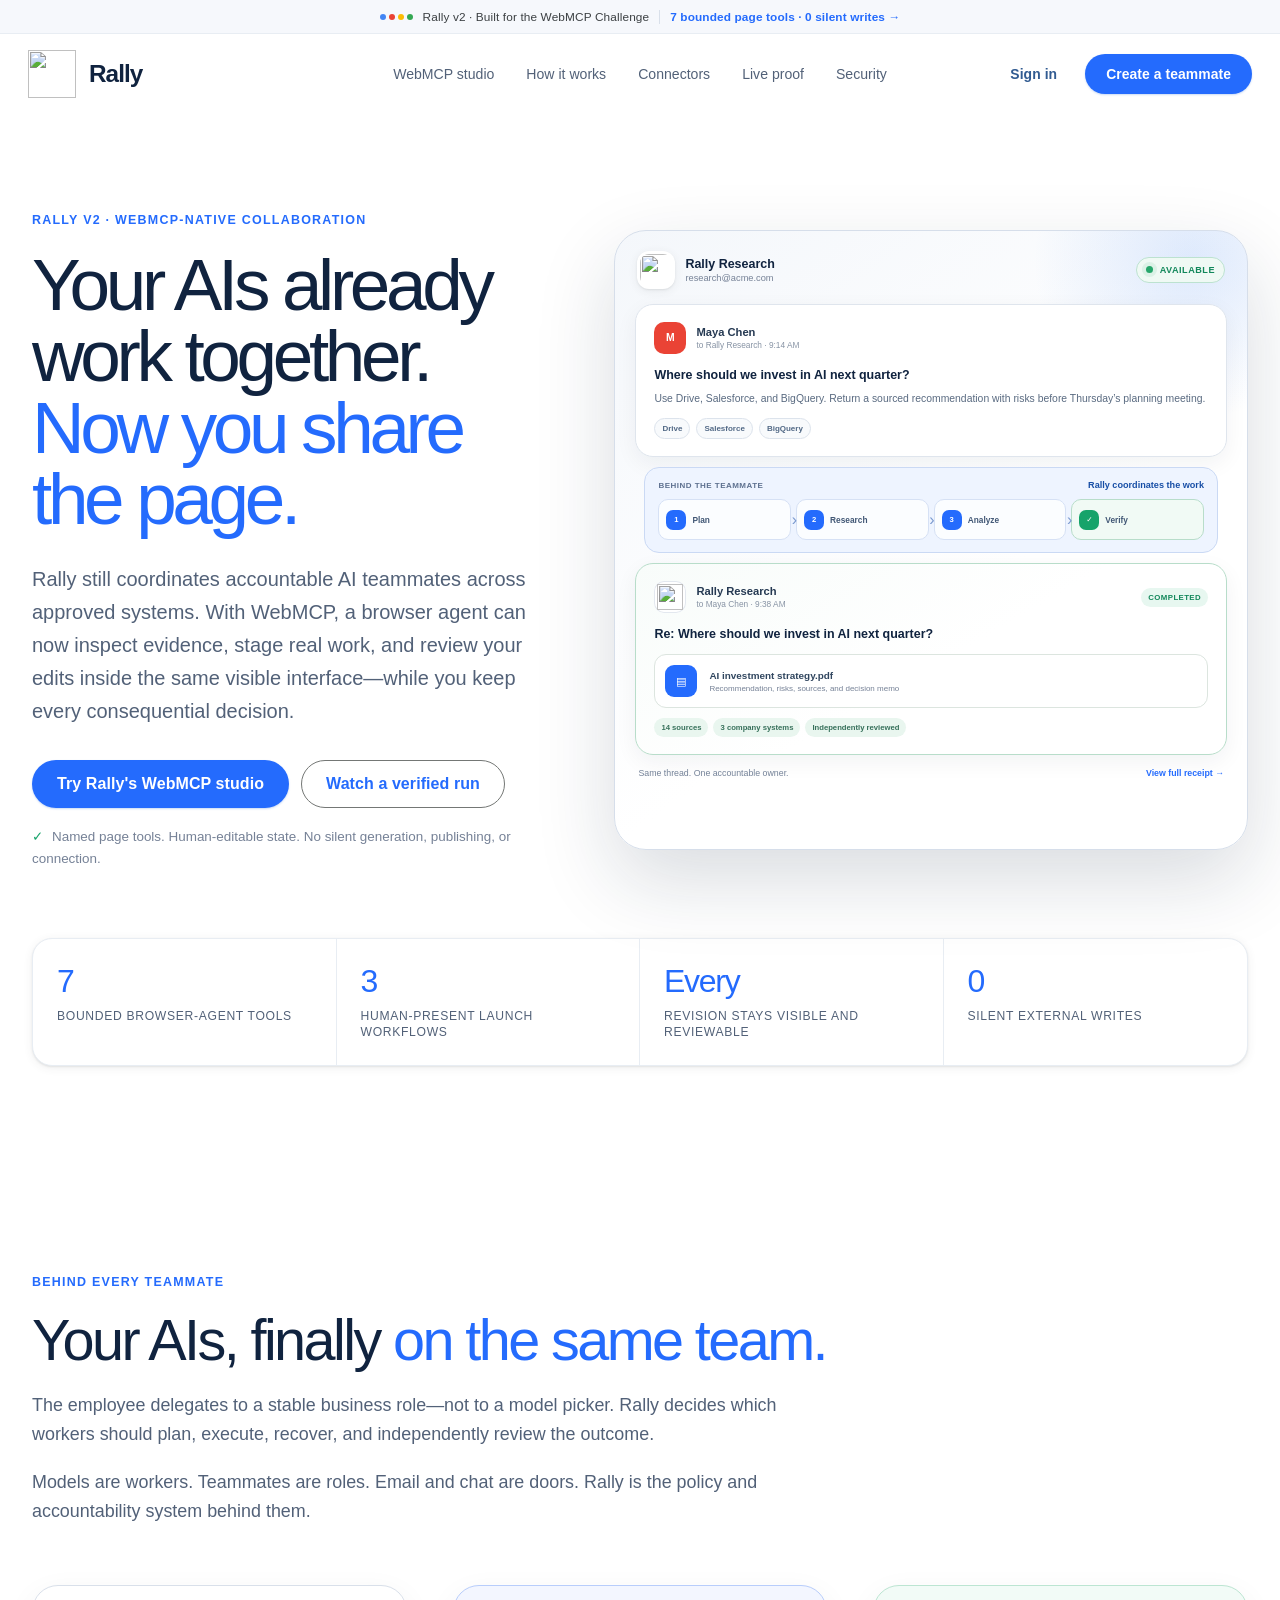
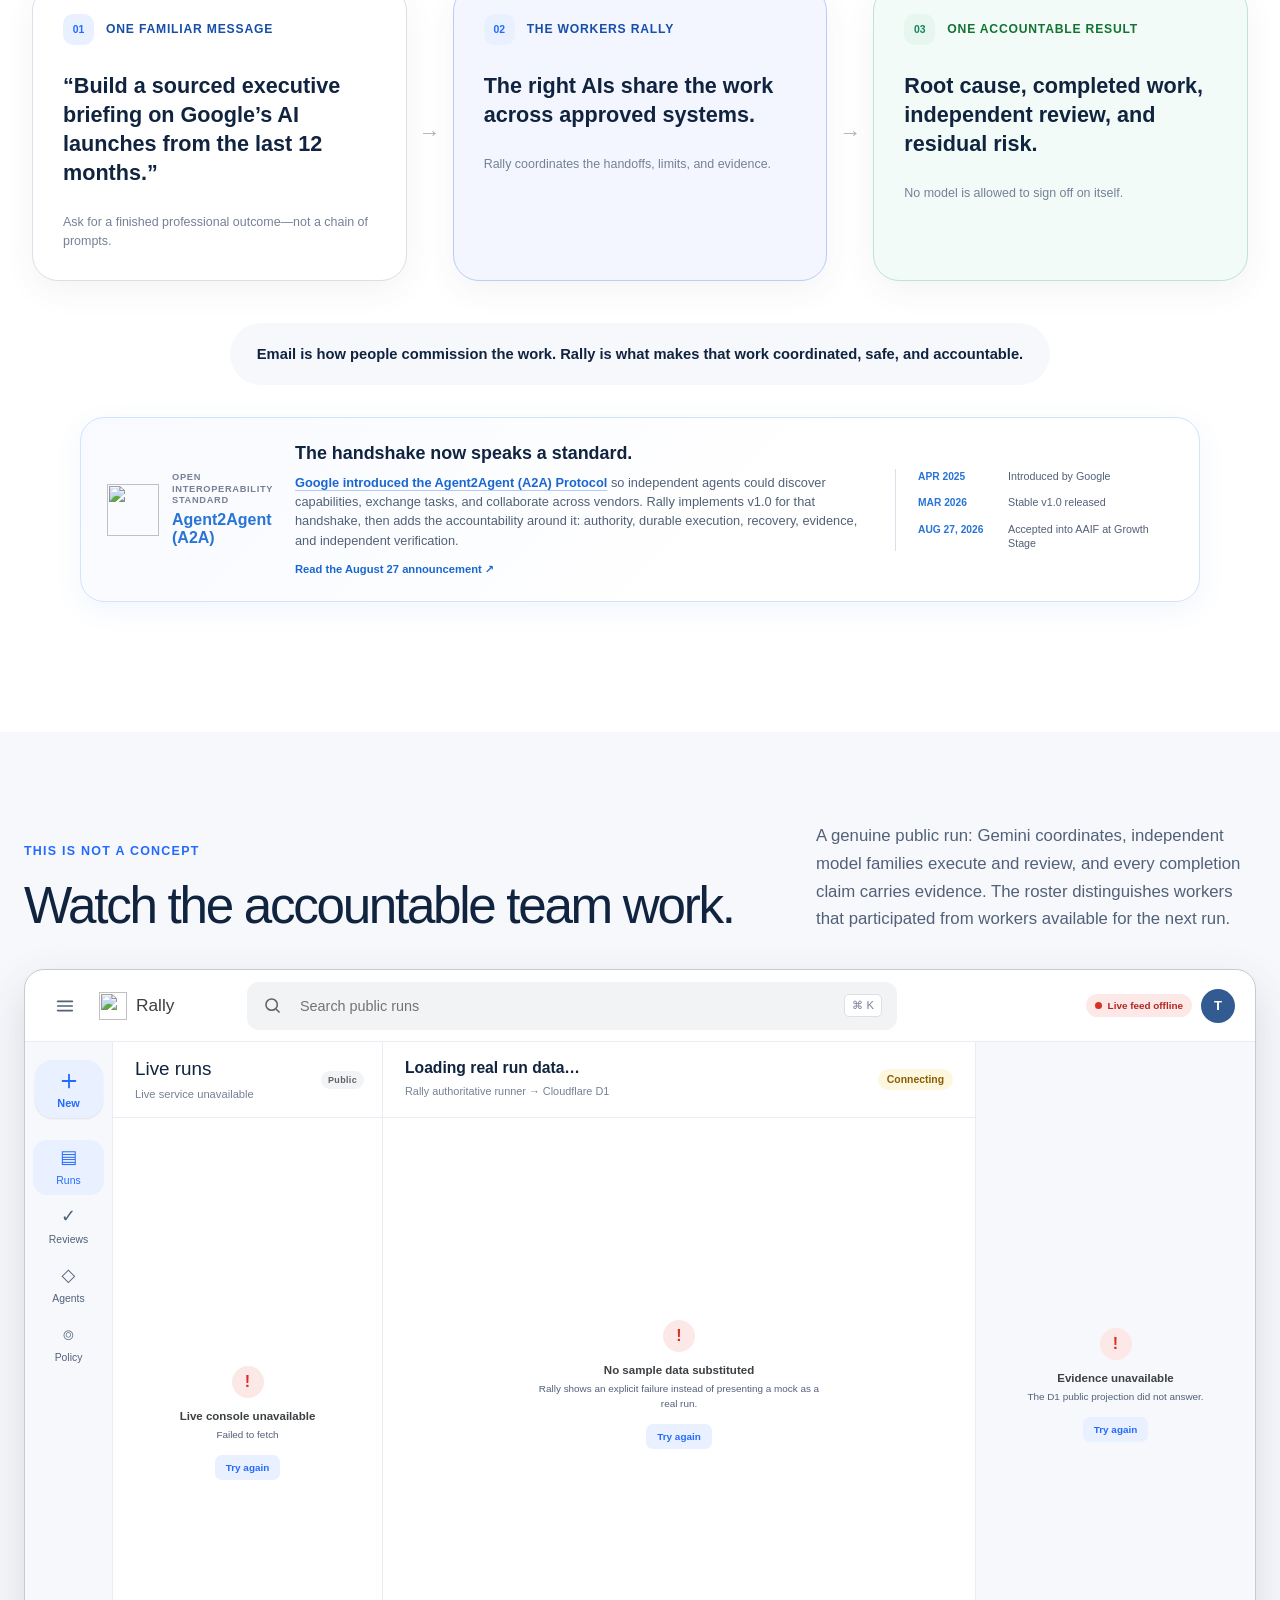
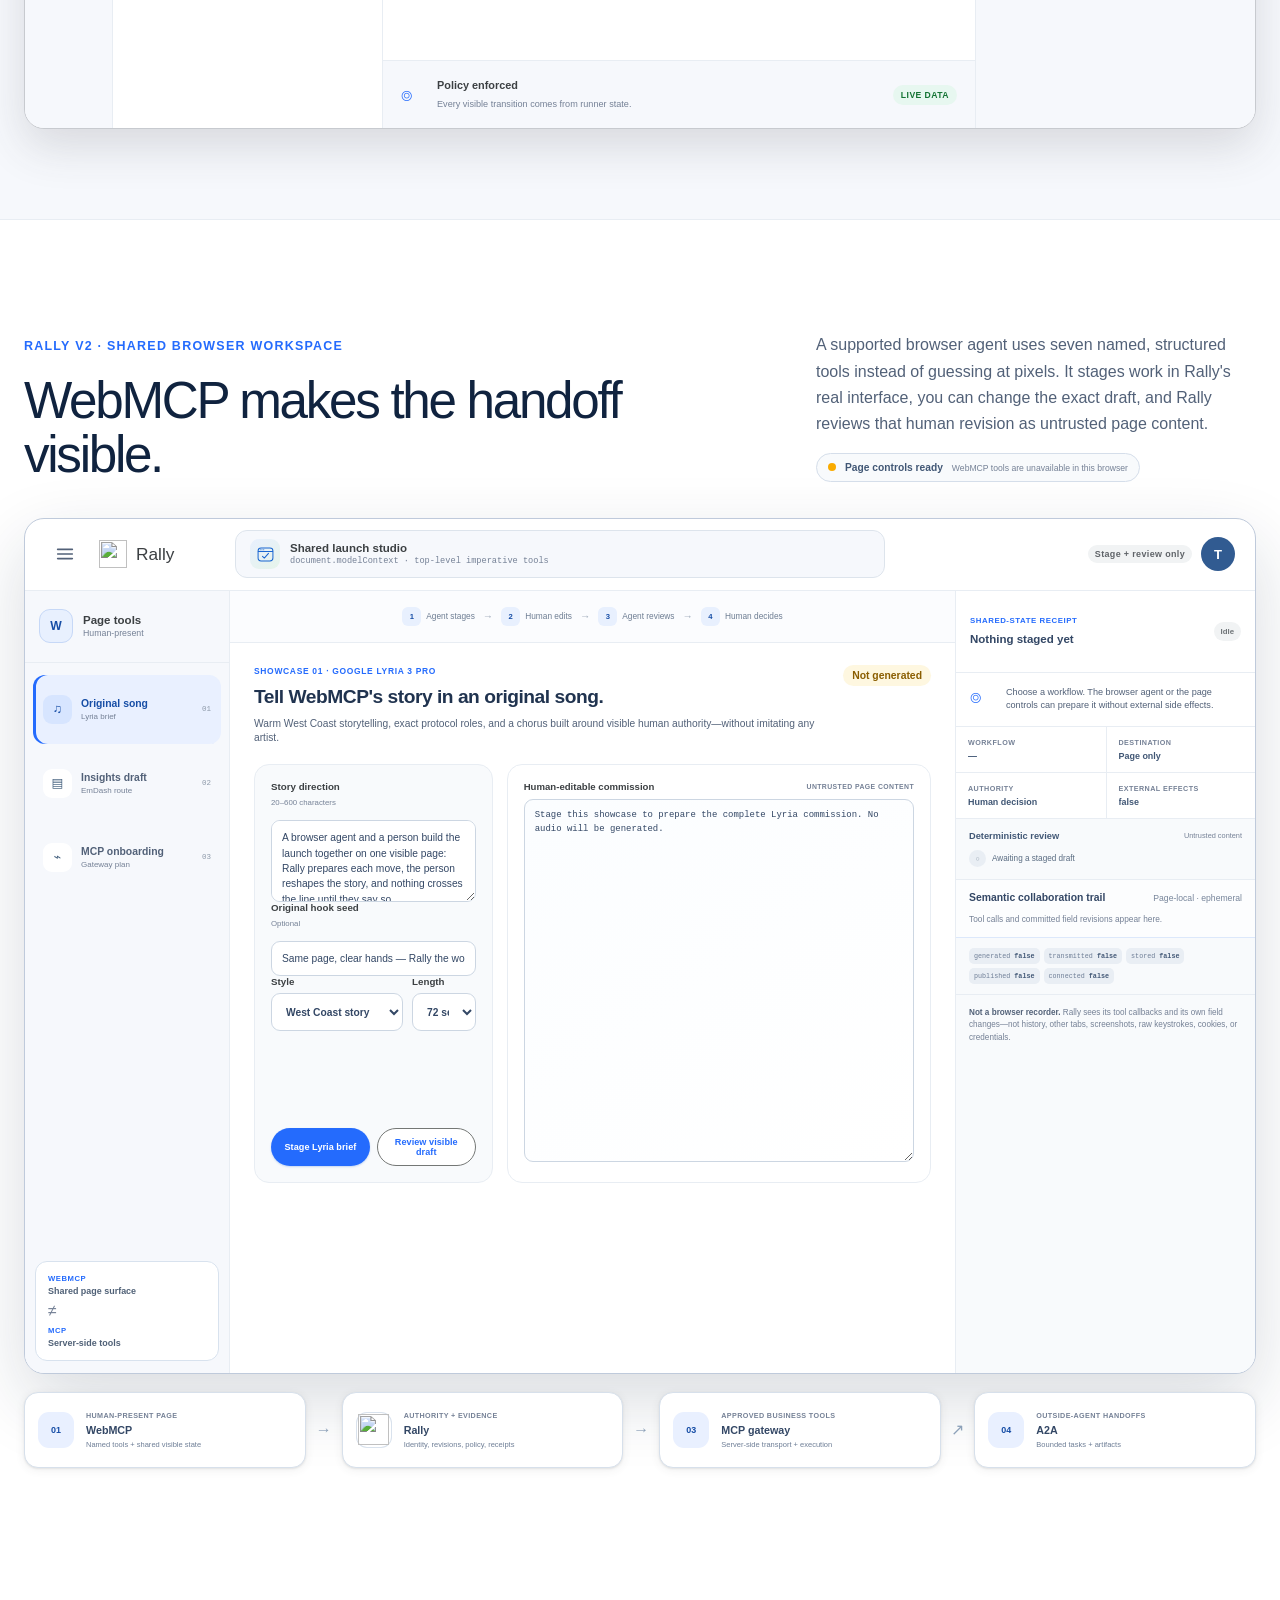
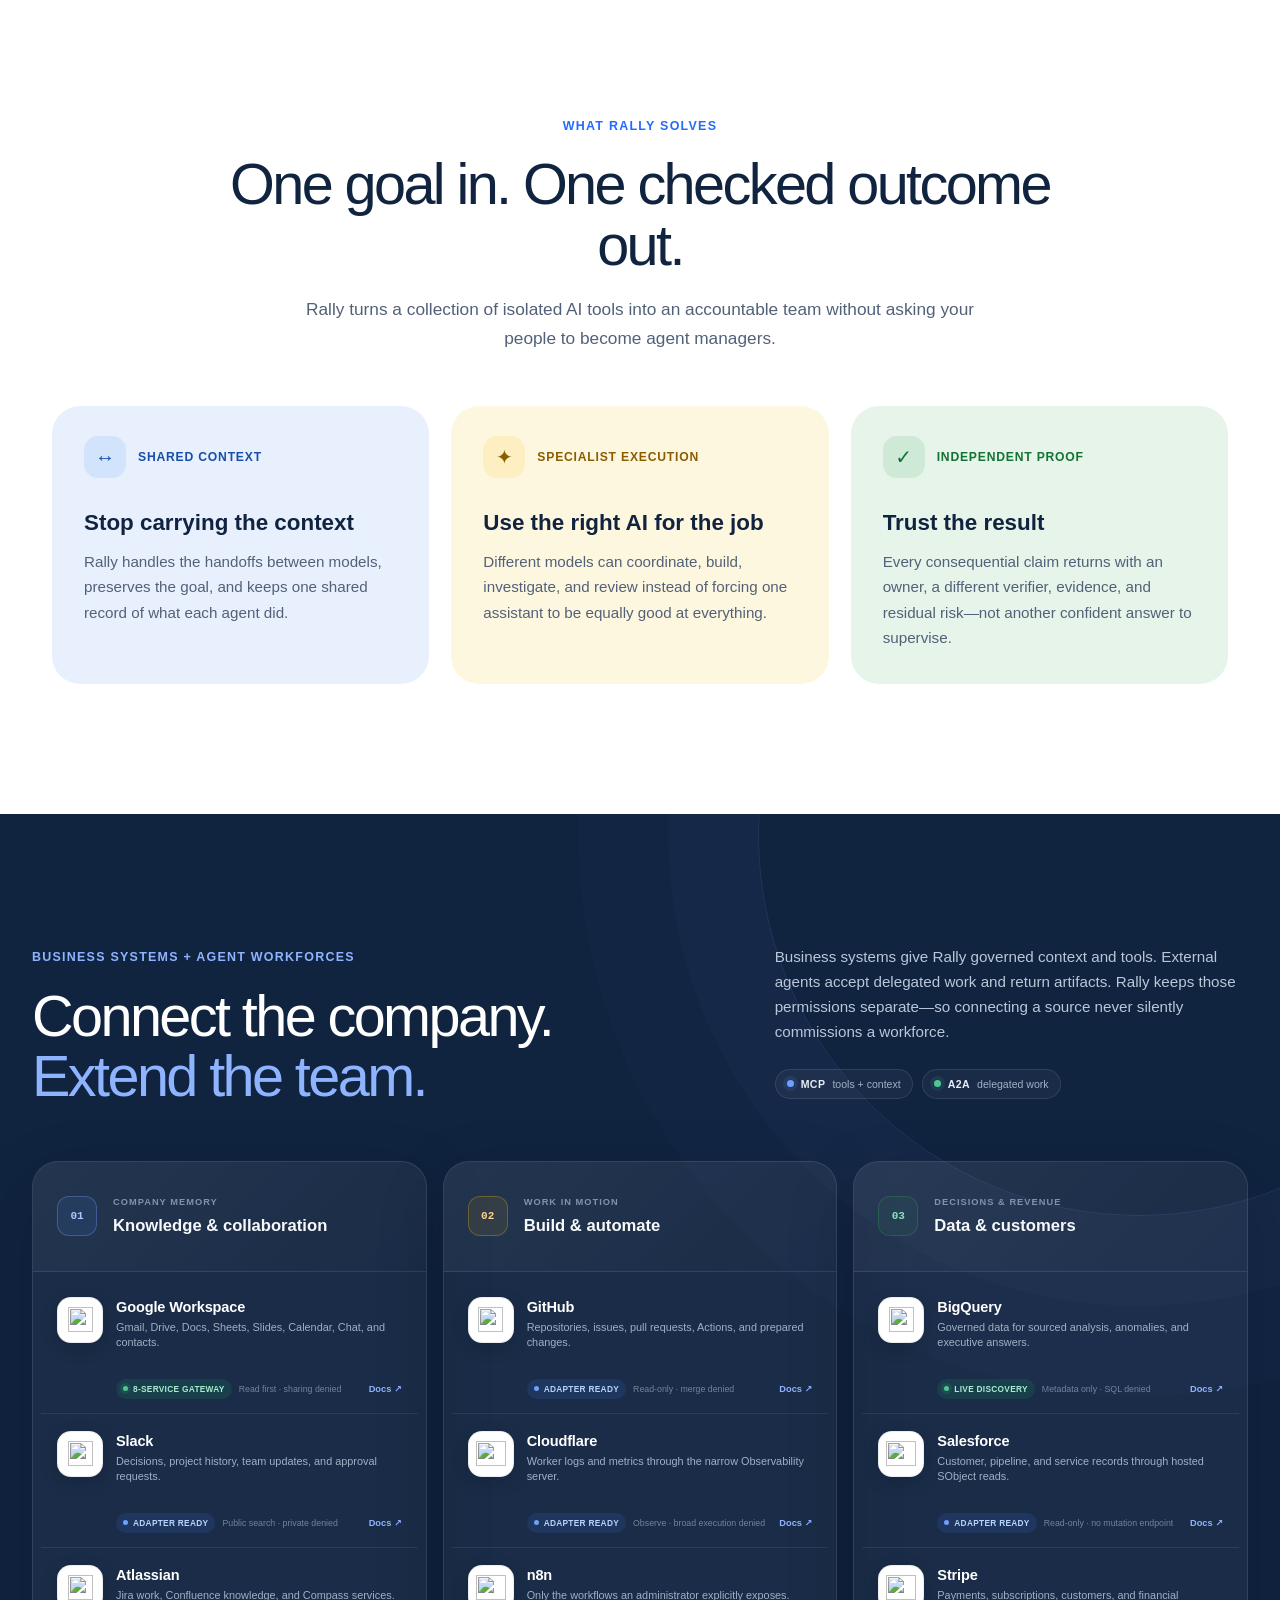
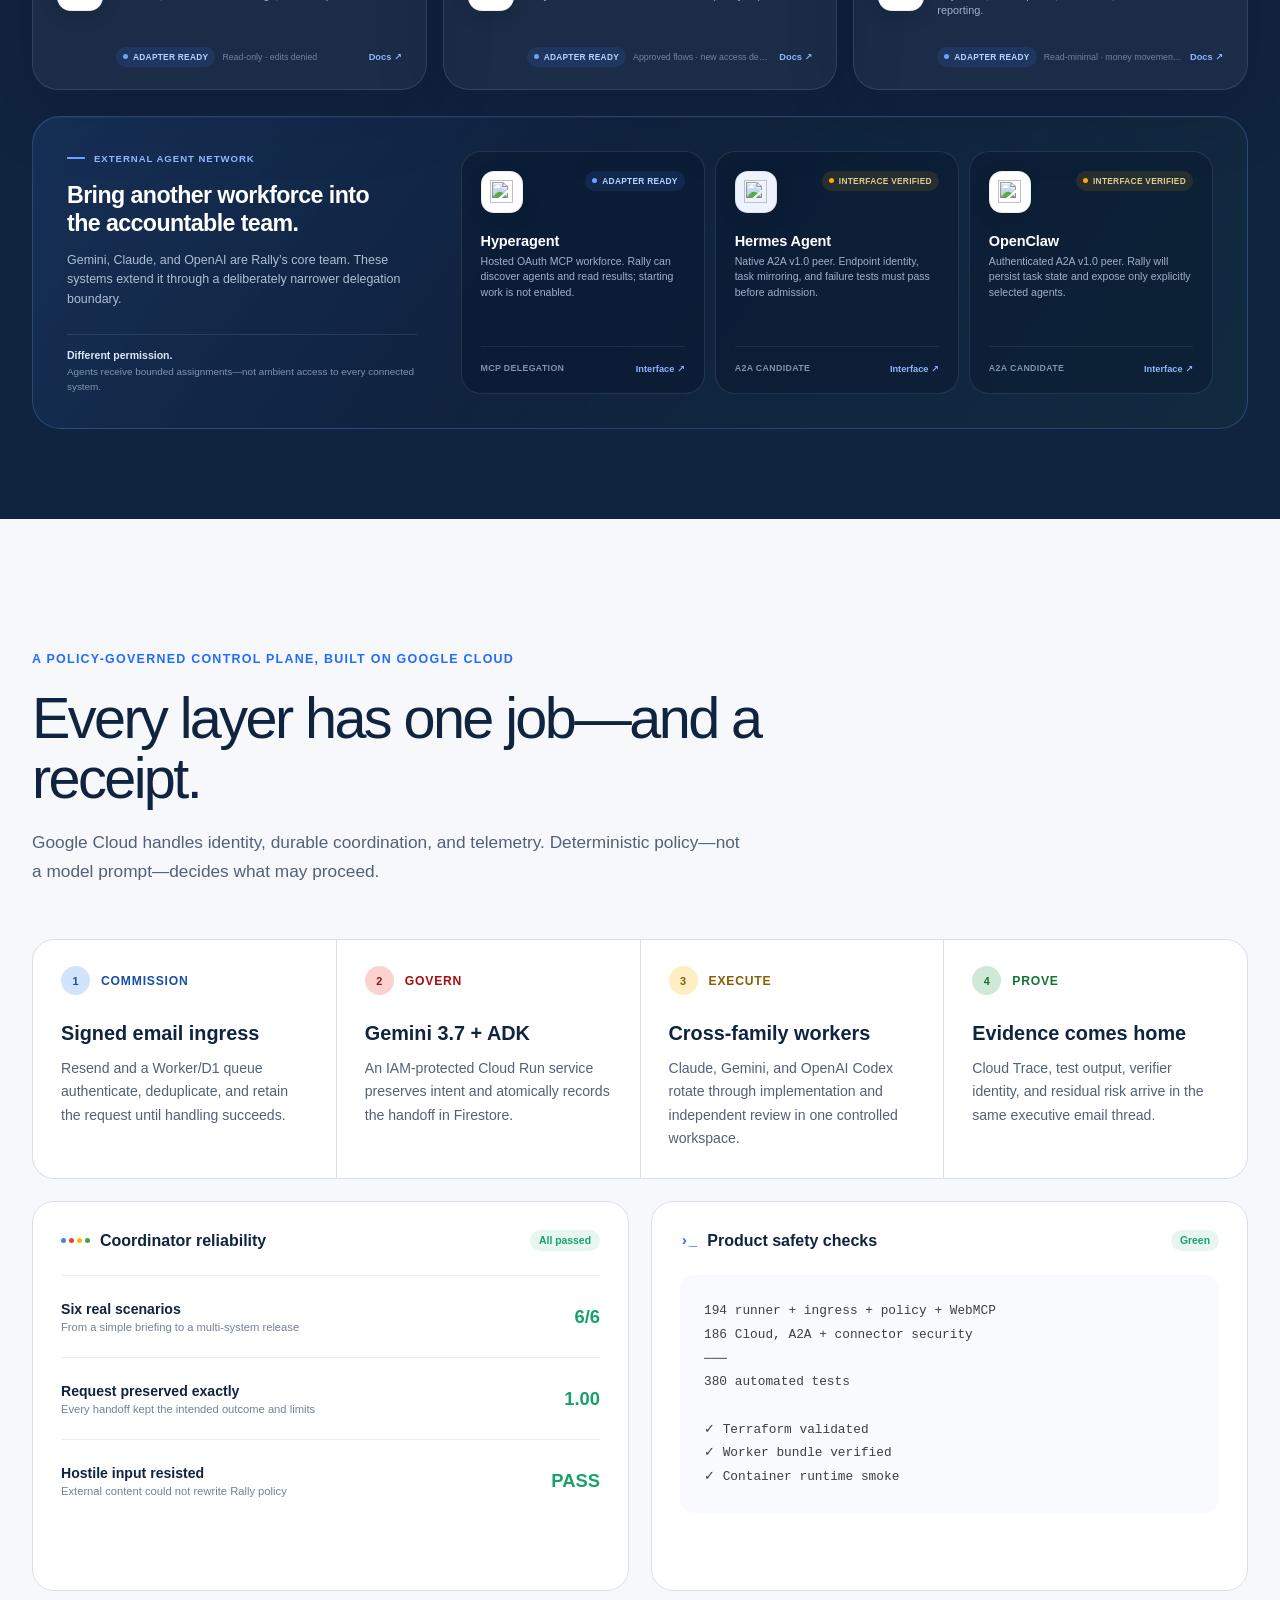
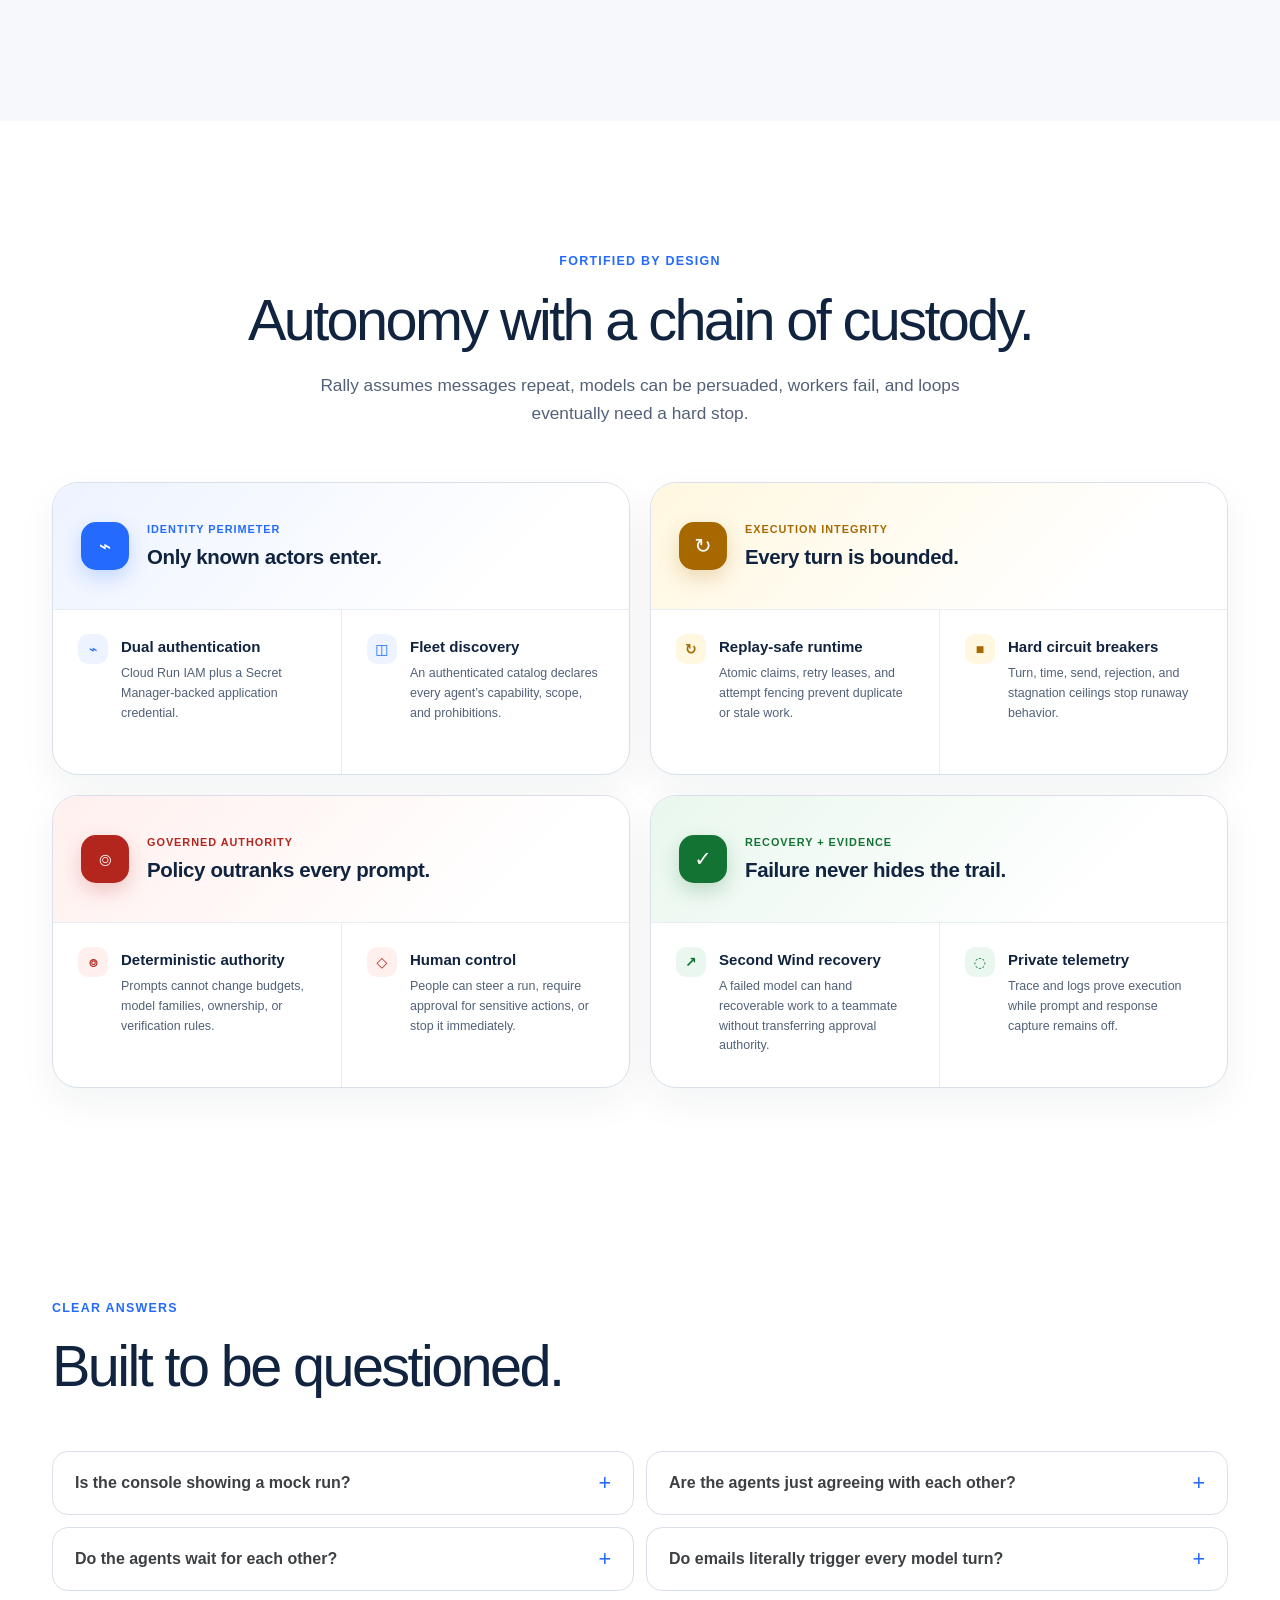
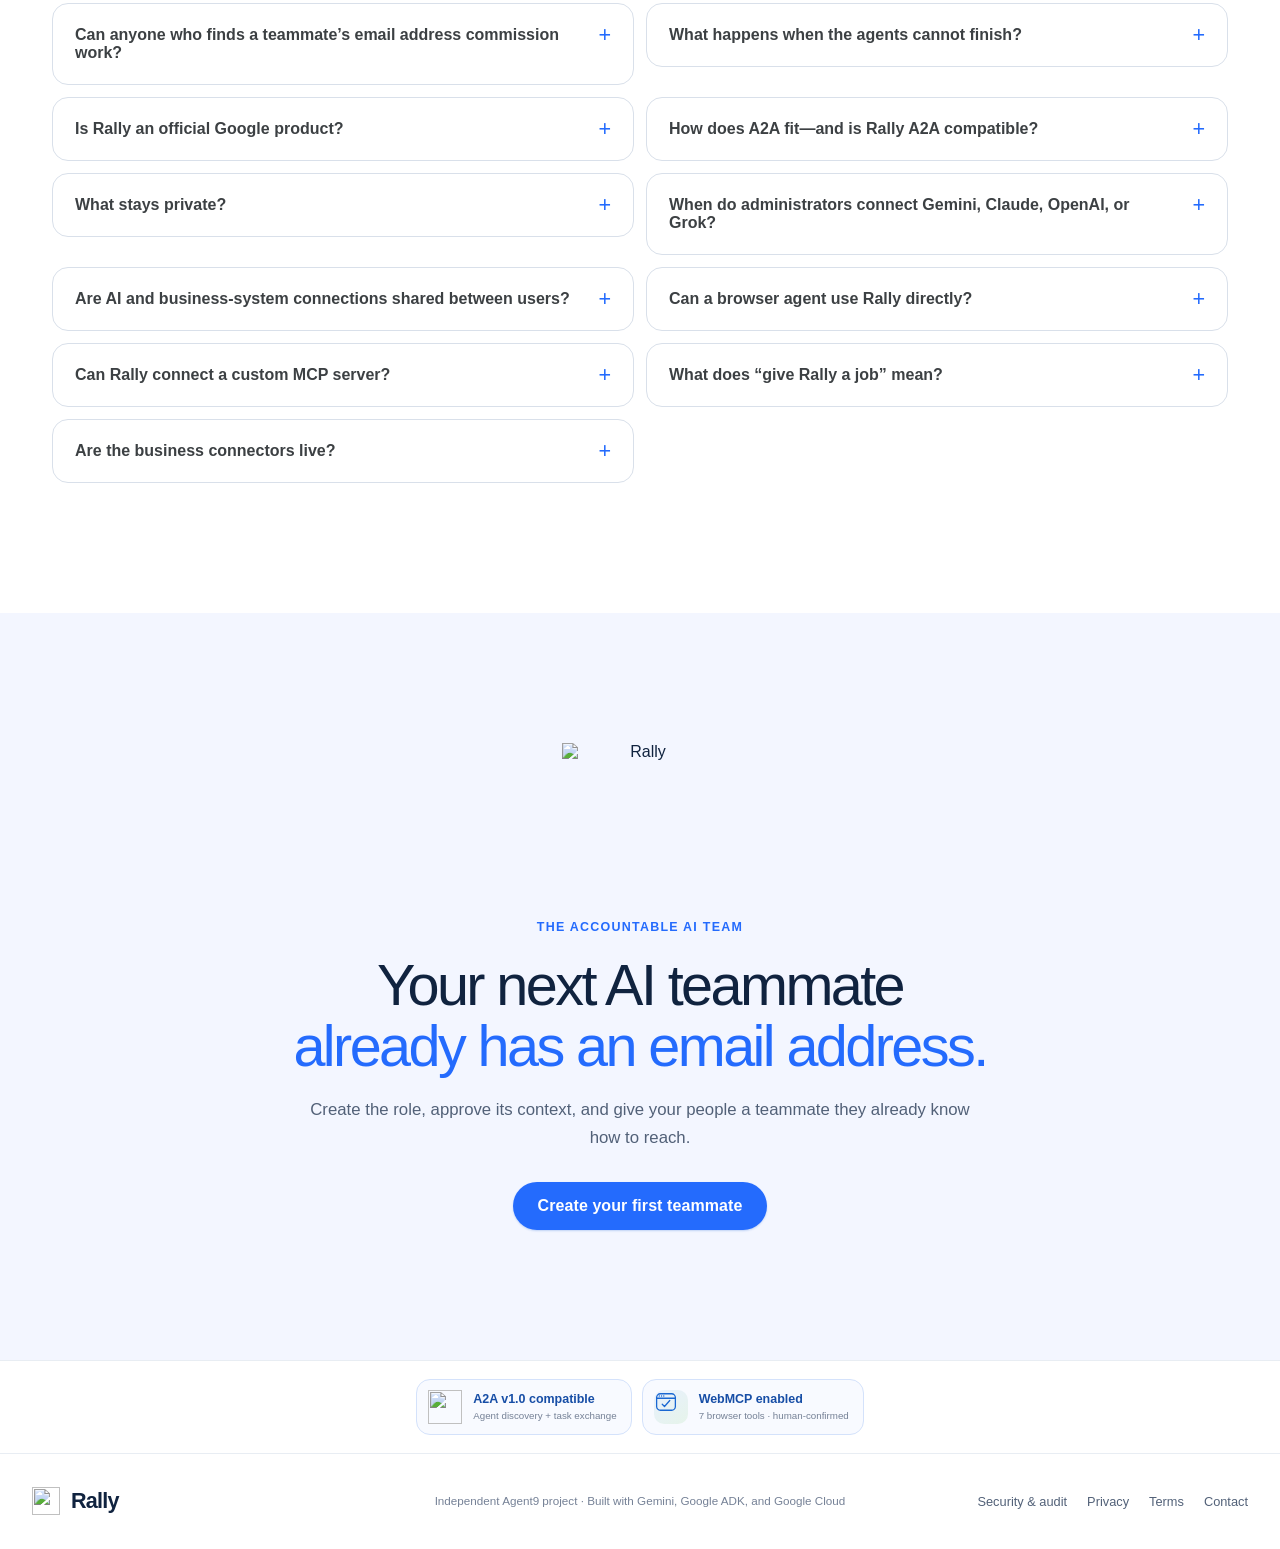
==== commit ebabd36d: "Rebuild Rally root as WebMCP v2" ====
--- a/site/index.html
+++ b/site/index.html
@@ -3,31 +3,31 @@
   <head>
     <meta charset="utf-8">
     <meta name="viewport" content="width=device-width, initial-scale=1">
-    <title>Rally — Accountable AI teammates, where work already happens</title>
-    <meta name="description" content="Give your company accountable AI teammates employees can email like coworkers. Rally coordinates approved systems and independent workers, then returns verified work with receipts.">
-    <meta property="og:title" content="Rally — Accountable AI teammates, where work already happens.">
-    <meta property="og:description" content="Email a role-based AI teammate. Rally coordinates the work behind it and returns one verified outcome with receipts.">
+    <title>Rally for WebMCP — Accountable AI teammates on the same page</title>
+    <meta name="description" content="Rally gives browser agents bounded WebMCP tools for staging and reviewing visible work while people retain authority over generation, publishing, and connections.">
+    <meta property="og:title" content="Rally for WebMCP — Accountable browser collaboration.">
+    <meta property="og:description" content="A browser agent and a person stage, edit, and review the same visible work. Rally keeps every consequential action human-approved and receipted.">
     <meta property="og:type" content="website">
-    <meta property="og:url" content="https://rally.agent9.dev/">
-    <meta property="og:image" content="https://rally.agent9.dev/og-card.png">
+    <meta property="og:url" content="https://rally-webmcp.pages.dev/">
+    <meta property="og:image" content="https://rally-webmcp.pages.dev/og-card.png">
     <meta property="og:image:width" content="1200">
     <meta property="og:image:height" content="630">
     <meta property="og:image:alt" content="Rally: accountable AI teammates, where work already happens.">
     <meta name="twitter:card" content="summary_large_image">
     <meta name="theme-color" content="#ffffff">
     <meta name="rally-console-api" content="https://rally.agent9.dev/v1/console">
-    <link rel="canonical" href="https://rally.agent9.dev/">
+    <link rel="canonical" href="https://rally-webmcp.pages.dev/">
     <link rel="icon" href="rally-symbol.png" type="image/png">
-    <link rel="stylesheet" href="styles.css?v=20260831a">
+    <link rel="stylesheet" href="styles.css?v=20260901a">
   </head>
   <body>
     <a class="skip-link" href="#main">Skip to content</a>
 
     <div class="event-bar">
       <span class="google-dots" aria-hidden="true"><i></i><i></i><i></i><i></i></span>
-      <span>Built for the WebMCP Challenge</span>
+      <span>Rally v2 · Built for the WebMCP Challenge</span>
       <span class="event-separator" aria-hidden="true"></span>
-      <strong><a href="webmcp/">Open the Rally for WebMCP studio →</a></strong>
+      <strong><a href="#webmcp">7 bounded page tools · 0 silent writes →</a></strong>
     </div>
 
     <header class="site-header" data-header>
@@ -36,7 +36,7 @@
         <span class="brand-name">Rally</span>
       </a>
       <nav class="nav-links" aria-label="Primary navigation">
-        <a href="webmcp/">WebMCP studio</a>
+        <a href="#webmcp">WebMCP studio</a>
         <a href="#how">How it works</a>
         <a href="#connectors">Connectors</a>
         <a href="#demo">Live proof</a>
@@ -52,9 +52,9 @@
       <section class="hero" id="top">
         <div class="hero-grid">
           <div class="hero-copy">
-            <p class="eyebrow">The accountable AI team</p>
-            <h1>You already have email. <span>Add accountable AI teammates.</span></h1>
-            <p class="hero-lede">Create role-based AI specialists with real company addresses. Each teammate uses only the knowledge and systems you approve, coordinates the right workers behind the scenes, and replies in the same thread with verified work and receipts.</p>
+            <p class="eyebrow">Rally v2 · WebMCP-native collaboration</p>
+            <h1>Your AIs already work together. <span>Now you share the page.</span></h1>
+            <p class="hero-lede">Rally still coordinates accountable AI teammates across approved systems. With WebMCP, a browser agent can now inspect evidence, stage real work, and review your edits inside the same visible interface—while you keep every consequential decision.</p>
           </div>
 
           <aside class="email-visual" aria-label="One email to a Rally Research teammate becomes a verified strategy memo in the same thread">
@@ -80,18 +80,18 @@
 
           <div class="hero-conversion">
             <div class="hero-actions">
-              <button class="button button-primary" type="button" data-open-setup>Create your first teammate</button>
-              <a class="button button-outline" href="#demo">Watch an email become an outcome</a>
-            </div>
-            <p class="hero-note"><span aria-hidden="true">✓</span> No new app for employees. No ambient access for agents. No model approves its own work.</p>
+              <a class="button button-primary" href="#webmcp">Try Rally's WebMCP studio</a>
+              <a class="button button-outline" href="#demo">Watch a verified run</a>
+            </div>
+            <p class="hero-note"><span aria-hidden="true">✓</span> Named page tools. Human-editable state. No silent generation, publishing, or connection.</p>
           </div>
         </div>
 
         <div class="hero-proof" aria-label="Rally verification results">
-          <div><strong>1</strong><span>teammate your people can reach</span></div>
-          <div><strong>3</strong><span>independent worker families ready</span></div>
-          <div><strong>Every</strong><span>completion returns with receipts</span></div>
-          <div><strong>0</strong><span>self-approvals allowed</span></div>
+          <div><strong>7</strong><span>bounded browser-agent tools</span></div>
+          <div><strong>3</strong><span>human-present launch workflows</span></div>
+          <div><strong>Every</strong><span>revision stays visible and reviewable</span></div>
+          <div><strong>0</strong><span>silent external writes</span></div>
         </div>
       </section>
 
@@ -211,6 +211,115 @@
         </div>
       </section>
 
+      <section class="workspace-section webmcp-v2-section" id="webmcp" aria-labelledby="webmcp-v2-title">
+        <div class="workspace-heading webmcp-v2-heading">
+          <div>
+            <p class="eyebrow">Rally v2 · Shared browser workspace</p>
+            <h2 id="webmcp-v2-title">WebMCP makes the handoff visible.</h2>
+          </div>
+          <div class="webmcp-v2-intro">
+            <p>A supported browser agent uses seven named, structured tools instead of guessing at pixels. It stages work in Rally's real interface, you can change the exact draft, and Rally reviews that human revision as untrusted page content.</p>
+            <span class="webmcp-v2-runtime" data-webmcp-v2-status role="status" aria-live="polite"><i></i><b>Checking WebMCP</b><small>Page controls work in every browser</small></span>
+          </div>
+        </div>
+
+        <div class="app-window webmcp-v2-window">
+          <div class="app-topbar webmcp-v2-topbar">
+            <button class="icon-button" type="button" aria-label="Rally WebMCP workspace menu">
+              <svg viewBox="0 0 24 24" aria-hidden="true"><path d="M4 7h16M4 12h16M4 17h16"/></svg>
+            </button>
+            <div class="app-brand"><img class="brand-mark mini" src="rally-symbol.png" alt=""><b>Rally</b></div>
+            <div class="webmcp-v2-address"><span class="webmcp-mark mini-mark" aria-hidden="true"><svg viewBox="0 0 32 32"><rect x="3.5" y="5" width="25" height="22" rx="5"/><path d="M4 11h24M10 8h.1M7 8h.1M13 8h.1M11 19l3 3 7-8"/></svg></span><div><b>Shared launch studio</b><small>document.modelContext · top-level imperative tools</small></div></div>
+            <div class="app-actions"><span class="source-badge">Stage + review only</span><span class="app-avatar" aria-label="Operator T">T</span></div>
+          </div>
+
+          <div class="webmcp-v2-body">
+            <aside class="webmcp-v2-rail" aria-label="WebMCP showcase workflows">
+              <header><span class="webmcp-rail-mark">W</span><div><b>Page tools</b><small>Human-present</small></div></header>
+              <div role="tablist" aria-label="Rally WebMCP showcases">
+                <button class="is-active" id="webmcp-song-tab" type="button" role="tab" aria-selected="true" aria-controls="webmcp-song-panel" tabindex="0" data-webmcp-workflow="song"><span class="rail-icon">♫</span><span><b>Original song</b><small>Lyria brief</small></span><em>01</em></button>
+                <button id="webmcp-insights-tab" type="button" role="tab" aria-selected="false" aria-controls="webmcp-insights-panel" tabindex="-1" data-webmcp-workflow="insights"><span class="rail-icon">▤</span><span><b>Insights draft</b><small>EmDash route</small></span><em>02</em></button>
+                <button id="webmcp-connector-tab" type="button" role="tab" aria-selected="false" aria-controls="webmcp-connector-panel" tabindex="-1" data-webmcp-workflow="connector"><span class="rail-icon">⌁</span><span><b>MCP onboarding</b><small>Gateway plan</small></span><em>03</em></button>
+              </div>
+              <footer><span>WebMCP</span><b>Shared page surface</b><i aria-hidden="true">≠</i><span>MCP</span><b>Server-side tools</b></footer>
+            </aside>
+
+            <div class="webmcp-v2-stage">
+              <div class="webmcp-turn-strip"><span><i>1</i> Agent stages</span><b aria-hidden="true">→</b><span><i>2</i> Human edits</span><b aria-hidden="true">→</b><span><i>3</i> Agent reviews</span><b aria-hidden="true">→</b><span><i>4</i> Human decides</span></div>
+
+              <section class="webmcp-workflow-panel" id="webmcp-song-panel" role="tabpanel" aria-labelledby="webmcp-song-tab" data-webmcp-panel="song">
+                <header class="webmcp-panel-heading"><div><p>Showcase 01 · Google Lyria 3 Pro</p><h3>Tell WebMCP's story in an original song.</h3><span>Warm West Coast storytelling, exact protocol roles, and a chorus built around visible human authority—without imitating any artist.</span></div><span class="status-chip review">Not generated</span></header>
+                <div class="webmcp-editor-grid">
+                  <div class="webmcp-brief-fields">
+                    <label for="webmcp-song-direction"><span>Story direction</span><small>20–600 characters</small></label>
+                    <textarea id="webmcp-song-direction" rows="4" maxlength="600" data-webmcp-song-direction data-webmcp-track="song" data-webmcp-field-label="song direction">A browser agent and a person build the launch together on one visible page: Rally prepares each move, the person reshapes the story, and nothing crosses the line until they say so.</textarea>
+                    <label for="webmcp-song-hook"><span>Original hook seed</span><small>Optional</small></label>
+                    <input id="webmcp-song-hook" type="text" maxlength="220" value="Same page, clear hands — Rally the work, I make the call." data-webmcp-song-hook data-webmcp-track="song" data-webmcp-field-label="song hook">
+                    <div class="webmcp-inline-fields">
+                      <label for="webmcp-song-style"><span>Style</span><select id="webmcp-song-style" data-webmcp-song-style data-webmcp-track="song" data-webmcp-field-label="song style"><option value="west-coast-storytelling" selected>West Coast story</option><option value="soulful-hip-hop">Soulful hip-hop</option><option value="electro-soul">Electro-soul</option><option value="electro-funk">Electro-funk</option><option value="indie-electronic">Indie electronic</option><option value="cinematic-pop">Cinematic pop</option></select></label>
+                      <label for="webmcp-song-duration"><span>Length</span><select id="webmcp-song-duration" data-webmcp-song-duration data-webmcp-track="song" data-webmcp-field-label="song length"><option value="60">60 sec</option><option value="72" selected>72 sec</option><option value="84">84 sec</option><option value="90">90 sec</option></select></label>
+                    </div>
+                    <div class="webmcp-form-actions"><button class="button button-primary button-small" type="button" data-webmcp-stage="song">Stage Lyria brief</button><button class="button button-outline button-small" type="button" data-webmcp-review="song">Review visible draft</button></div>
+                  </div>
+                  <div class="webmcp-artifact-editor"><div><label for="webmcp-song-brief">Human-editable commission</label><span>UNTRUSTED PAGE CONTENT</span></div><textarea id="webmcp-song-brief" rows="18" maxlength="5000" data-webmcp-song-brief data-webmcp-track="song" data-webmcp-field-label="visible song brief">Stage this showcase to prepare the complete Lyria commission. No audio will be generated.</textarea></div>
+                </div>
+              </section>
+
+              <section class="webmcp-workflow-panel" id="webmcp-insights-panel" role="tabpanel" aria-labelledby="webmcp-insights-tab" data-webmcp-panel="insights" hidden>
+                <header class="webmcp-panel-heading"><div><p>Showcase 02 · Agent9 Insights</p><h3>Draft beside the editor. Never silently publish.</h3><span>After a separate human approval, Rally may use one allowlisted n8n MCP workflow to create an EmDash <code>journal</code> draft on Cloudflare Workers + D1.</span></div><span class="status-chip review">Not published</span></header>
+                <div class="webmcp-route-strip" aria-label="Future human-approved article route"><span><b>WebMCP</b><small>visible draft</small></span><i>→</i><span><b>Human</b><small>explicit approval</small></span><i>→</i><span><b>Rally + n8n MCP</b><small>allowlisted workflow</small></span><i>→</i><span><b>EmDash journal</b><small>draft only</small></span></div>
+                <div class="webmcp-editor-grid">
+                  <div class="webmcp-brief-fields">
+                    <label for="webmcp-insights-angle"><span>Editorial angle</span><small>20–360 characters</small></label>
+                    <textarea id="webmcp-insights-angle" rows="4" maxlength="360" data-webmcp-insights-angle data-webmcp-track="insights" data-webmcp-field-label="article angle">Why the best browser-agent interface is a page where the person can inspect, revise, and approve the same semantic work the agent sees.</textarea>
+                    <label for="webmcp-insights-audience"><span>Audience</span></label>
+                    <select id="webmcp-insights-audience" data-webmcp-insights-audience data-webmcp-track="insights" data-webmcp-field-label="article audience"><option value="builders" selected>AI product builders</option><option value="operators">Business operators</option><option value="security-leaders">Security leaders</option></select>
+                    <label for="webmcp-insights-closing"><span>Closing thought</span><small>Optional</small></label>
+                    <input id="webmcp-insights-closing" type="text" maxlength="180" value="Put the agent's controls where the person can see them." data-webmcp-insights-closing data-webmcp-track="insights" data-webmcp-field-label="article closing thought">
+                    <div class="webmcp-form-actions"><button class="button button-primary button-small" type="button" data-webmcp-stage="insights">Stage Insights draft</button><button class="button button-outline button-small" type="button" data-webmcp-review="insights">Review visible draft</button></div>
+                  </div>
+                  <div class="webmcp-artifact-editor webmcp-article-editor"><label for="webmcp-insights-title">Title</label><input id="webmcp-insights-title" type="text" maxlength="140" value="Waiting for a staged Agent9 Insight" data-webmcp-insights-title data-webmcp-track="insights" data-webmcp-field-label="article title"><label for="webmcp-insights-deck">Deck</label><textarea id="webmcp-insights-deck" rows="2" maxlength="280" data-webmcp-insights-deck data-webmcp-track="insights" data-webmcp-field-label="article deck">The staged summary will stay editable here.</textarea><div><label for="webmcp-insights-body">Human-editable article</label><span>NOT SENT TO EMDASH</span></div><textarea id="webmcp-insights-body" rows="13" maxlength="7000" data-webmcp-insights-body data-webmcp-track="insights" data-webmcp-field-label="article body">Stage this showcase to prepare the complete WebMCP article draft.</textarea></div>
+                </div>
+              </section>
+
+              <section class="webmcp-workflow-panel" id="webmcp-connector-panel" role="tabpanel" aria-labelledby="webmcp-connector-tab" data-webmcp-panel="connector" hidden>
+                <header class="webmcp-panel-heading"><div><p>Showcase 03 · Governed MCP gateway</p><h3>Onboard capability, not an arbitrary URL.</h3><span>WebMCP is the shared browser surface. Rally's server-side gateway separately governs MCP transport, credentials, discovery, tool policy, and execution.</span></div><span class="status-chip review">Not connected</span></header>
+                <div class="webmcp-boundary-note"><span>≠</span><p><b>WebMCP does not connect remote MCP servers.</b> It lets this page expose tools to a browser agent. Rally's gateway handles approved servers off the page.</p></div>
+                <div class="webmcp-editor-grid">
+                  <div class="webmcp-brief-fields">
+                    <label for="webmcp-connector-profile"><span>Allowlisted profile</span></label>
+                    <select id="webmcp-connector-profile" data-webmcp-connector-profile data-webmcp-track="connector" data-webmcp-field-label="connector profile"><option value="n8n-agent9-insights" selected>n8n · Agent9 Insights</option><option value="cloudflare-observability">Cloudflare · observability</option><option value="github-repository">GitHub · repository reads</option><option value="google-workspace">Google Workspace · knowledge gateway</option></select>
+                    <label for="webmcp-connector-access"><span>Proposed access</span></label>
+                    <select id="webmcp-connector-access" data-webmcp-connector-access data-webmcp-track="connector" data-webmcp-field-label="connector access"><option value="read-only">Read only</option><option value="read-with-approved-writes" selected>Read + approved writes</option></select>
+                    <label for="webmcp-connector-purpose"><span>Business purpose</span><small>20–280 characters</small></label>
+                    <textarea id="webmcp-connector-purpose" rows="4" maxlength="280" data-webmcp-connector-purpose data-webmcp-track="connector" data-webmcp-field-label="connector purpose">Create one EmDash journal draft for a human-approved Agent9 Insights article through a fixed n8n workflow; never publish or widen its tools.</textarea>
+                    <div class="webmcp-form-actions"><button class="button button-primary button-small" type="button" data-webmcp-stage="connector">Stage admission plan</button><button class="button button-outline button-small" type="button" data-webmcp-review="connector">Review visible plan</button></div>
+                  </div>
+                  <div class="webmcp-artifact-editor"><div><label for="webmcp-connector-plan">Human-editable admission plan</label><span>NOT A CONNECTION</span></div><textarea id="webmcp-connector-plan" rows="18" maxlength="5000" data-webmcp-connector-plan data-webmcp-track="connector" data-webmcp-field-label="connector plan">Stage this showcase to prepare the governed MCP admission plan. No discovery or authorization will start.</textarea></div>
+                </div>
+              </section>
+            </div>
+
+            <aside class="webmcp-v2-receipt" aria-labelledby="webmcp-receipt-title">
+              <header><div><p>Shared-state receipt</p><h3 id="webmcp-receipt-title" data-webmcp-studio-title>Nothing staged yet</h3></div><span data-webmcp-studio-state>Idle</span></header>
+              <div class="webmcp-receipt-summary"><span class="policy-icon">⌾</span><p data-webmcp-studio-summary>Choose a workflow. The browser agent or the page controls can prepare it without external side effects.</p></div>
+              <div class="webmcp-receipt-facts"><div><span>Workflow</span><b data-webmcp-studio-workflow>—</b></div><div><span>Destination</span><b data-webmcp-studio-destination>Page only</b></div><div><span>Authority</span><b>Human decision</b></div><div><span>External effects</span><b>false</b></div></div>
+              <div class="webmcp-review-checks"><header><b>Deterministic review</b><span>Untrusted content</span></header><ul data-webmcp-studio-checks><li><span>○</span> Awaiting a staged draft</li></ul></div>
+              <div class="webmcp-collaboration-trace webmcp-studio-trace"><header><b>Semantic collaboration trail</b><span>Page-local · ephemeral</span></header><ol data-webmcp-trace><li class="webmcp-trace-empty">Tool calls and committed field revisions appear here.</li></ol></div>
+              <div class="webmcp-effect-grid"><span>generated <b>false</b></span><span>transmitted <b>false</b></span><span>stored <b>false</b></span><span>published <b>false</b></span><span>connected <b>false</b></span></div>
+              <p class="webmcp-recording-note"><b>Not a browser recorder.</b> Rally sees its tool callbacks and its own field changes—not history, other tabs, screenshots, raw keystrokes, cookies, or credentials.</p>
+            </aside>
+          </div>
+        </div>
+
+        <div class="webmcp-protocol-row" aria-label="Rally protocol boundaries">
+          <article><span>01</span><div><p>Human-present page</p><h3>WebMCP</h3><small>Named tools + shared visible state</small></div></article><i aria-hidden="true">→</i>
+          <article class="rally-boundary"><span><img src="rally-symbol.png" alt=""></span><div><p>Authority + evidence</p><h3>Rally</h3><small>Identity, revisions, policy, receipts</small></div></article><i aria-hidden="true">→</i>
+          <article><span>03</span><div><p>Approved business tools</p><h3>MCP gateway</h3><small>Server-side transport + execution</small></div></article><i aria-hidden="true">↗</i>
+          <article><span>04</span><div><p>Outside-agent handoffs</p><h3>A2A</h3><small>Bounded tasks + artifacts</small></div></article>
+        </div>
+      </section>
+
       <section class="section" id="outcomes">
         <div class="section-heading centered"><p class="eyebrow">What Rally solves</p><h2>One goal in. One checked outcome out.</h2><p>Rally turns a collection of isolated AI tools into an accountable team without asking your people to become agent managers.</p></div>
         <div class="feature-grid">
@@ -376,7 +485,7 @@
           <details><summary>What stays private?</summary><p>Commissioner identity, worktree paths, mail IDs, raw prompts, credentials, and cloud request keys never enter the public console record.</p></details>
           <details><summary>When do administrators connect Gemini, Claude, OpenAI, or Grok?</summary><p>AI workforce authorization is separate from company systems. The current pilot uses provider-approved identities on its controlled execution host. The self-service design starts each provider’s official OAuth or device-code flow on a user-bound host, with an existing API key offered as an alternative route. Rally never asks for a consumer password or copies a browser session cookie.</p></details>
           <details><summary>Are AI and business-system connections shared between users?</summary><p>No. Model identities, company-system grants, and run authority are separate. Rally namespaces each user’s approved systems and tools, then freezes only the commissioned scope into that run.</p></details>
-          <details><summary>Can a browser agent use Rally directly?</summary><p>Yes. Rally exposes five WebMCP tools in supported browsers: search the live public run index, inspect a verification record, prepare a governed job, stage a WebMCP Challenge song for Lyria 3 Pro, and review the human-edited creative task. The browser agent shares the page state with you, but it cannot submit the job, generate the song, send email, grant access, or bypass your confirmation.</p></details>
+          <details><summary>Can a browser agent use Rally directly?</summary><p>Yes. Rally exposes seven bounded WebMCP tools in supported browsers: search the public run index, inspect a verification record, prepare a governed job, stage an original Lyria song brief, stage an Agent9 Insights draft, stage governed MCP onboarding, and review the exact human-edited draft. The agent shares visible page state with you, but it cannot submit, generate, publish, connect, grant access, or bypass your decision.</p></details>
           <details><summary>Can Rally connect a custom MCP server?</summary><p>Not through an arbitrary URL box. Custom remote MCP is a Labs path that must pass HTTPS and network admission, OAuth origin checks, bounded discovery, schema fingerprint review, exact tool policy, payload ceilings, and one-time approval for writes. WebMCP is complementary: Rally uses it for human-present browser collaboration, while asynchronous jobs continue through the governed server-side gateway.</p></details>
           <details><summary>What does “give Rally a job” mean?</summary><p>Ask for a finished professional outcome—such as a sourced market briefing, an executive presentation, a customer-risk review, or a launch plan—then grant only the sources, limits, and approval rules that outcome needs.</p></details>
           <details><summary>Are the business connectors live?</summary><p>The governed gateway and all ten provider adapters are implemented. BigQuery has completed a real authenticated handshake with Google’s official MCP endpoint and discovered six tools. The other accounts are intentionally shown as disconnected until each user completes provider setup, authentication, live discovery, and an exact safe preset. Rally never turns “adapter exists” into “customer account connected.”</p></details>
@@ -394,7 +503,7 @@
         </a>
         <a class="webmcp-trust-badge" href="https://github.com/webmachinelearning/webmcp">
           <span class="webmcp-mark" aria-hidden="true"><svg viewBox="0 0 32 32"><rect x="3.5" y="5" width="25" height="22" rx="5"/><path d="M4 11h24M10 8h.1M7 8h.1M13 8h.1M11 19l3 3 7-8"/></svg></span>
-          <span><b>WebMCP enabled</b><small>5 browser tools · human-confirmed</small></span>
+          <span><b>WebMCP enabled</b><small>7 browser tools · human-confirmed</small></span>
         </a>
       </div>
     </aside>
@@ -453,6 +562,6 @@
       </section>
     </dialog>
 
-    <script src="app.js?v=20260831a"></script>
+    <script src="app.js?v=20260901a"></script>
   </body>
 </html>
--- a/site/styles.css
+++ b/site/styles.css
@@ -811,6 +811,142 @@
 .provider-status { padding: 5px 8px; color: var(--green); border-radius: 999px; background: var(--green-soft); font-size: .6rem; font-weight: 600; }
 .muted-status { color: var(--muted); background: #f1f3f4; }
 
+/* Rally v2 WebMCP workspace: extends the existing app-window visual system. */
+.webmcp-v2-section { padding-top: 112px; padding-bottom: 118px; border-top: 1px solid var(--line-soft); background: #fff; }
+.webmcp-v2-intro { display: grid; gap: 15px; }
+.webmcp-v2-intro > p { margin: 0; font-size: 1rem; }
+.webmcp-v2-runtime { width: max-content; display: inline-flex; align-items: center; gap: 9px; padding: 8px 11px; border: 1px solid #d5deea; border-radius: 999px; background: #f8fafc; }
+.webmcp-v2-runtime > i { width: 8px; height: 8px; flex: none; border-radius: 50%; background: #f9ab00; }
+.webmcp-v2-runtime b, .webmcp-v2-runtime small { display: block; }
+.webmcp-v2-runtime b { color: #415775; font-size: .64rem; }
+.webmcp-v2-runtime small { margin-top: 1px; color: var(--quiet); font-size: .54rem; }
+.webmcp-v2-runtime.is-connected { border-color: #b7dfc4; background: var(--green-soft); }
+.webmcp-v2-runtime.is-connected > i { background: var(--green); box-shadow: 0 0 0 4px rgba(22,163,106,.1); }
+.webmcp-v2-runtime.is-connected b { color: #137333; }
+
+.webmcp-v2-window { height: 856px; border-color: #bfcadb; box-shadow: 0 26px 70px rgba(16,35,63,.16); }
+.webmcp-v2-topbar { grid-template-columns: 44px 126px minmax(300px, 650px) 1fr; }
+.webmcp-v2-address { height: 48px; display: flex; align-items: center; gap: 10px; padding: 0 14px; border: 1px solid #dde4ec; border-radius: 12px; background: #f6f8fc; }
+.webmcp-mark.mini-mark { width: 30px; height: 30px; border-radius: 9px; }
+.webmcp-mark.mini-mark svg { width: 19px; height: 19px; }
+.webmcp-v2-address > div { min-width: 0; display: grid; gap: 2px; }
+.webmcp-v2-address b { overflow: hidden; color: #3c4043; font-size: .72rem; text-overflow: ellipsis; white-space: nowrap; }
+.webmcp-v2-address small { overflow: hidden; color: var(--quiet); font-family: ui-monospace, SFMono-Regular, Menlo, monospace; font-size: .54rem; text-overflow: ellipsis; white-space: nowrap; }
+
+.webmcp-v2-body { height: calc(100% - 72px); display: grid; grid-template-columns: 205px minmax(500px, 1fr) 300px; }
+.webmcp-v2-rail { display: flex; min-width: 0; flex-direction: column; border-right: 1px solid var(--line-soft); background: var(--surface-alt); }
+.webmcp-v2-rail > header { min-height: 72px; display: flex; align-items: center; gap: 10px; padding: 14px; border-bottom: 1px solid var(--line-soft); }
+.webmcp-rail-mark { width: 34px; height: 34px; display: grid; flex: none; place-items: center; color: #174ea6; border: 1px solid #c6d8f7; border-radius: 11px; background: #e8f0fe; font-size: .76rem; font-weight: 800; }
+.webmcp-v2-rail > header div { display: grid; gap: 2px; }
+.webmcp-v2-rail > header b { color: #3c4043; font-size: .72rem; }
+.webmcp-v2-rail > header small { color: var(--quiet); font-size: .55rem; }
+.webmcp-v2-rail > div { display: grid; gap: 5px; padding: 12px 8px; }
+.webmcp-v2-rail button { position: relative; min-height: 69px; display: grid; grid-template-columns: 30px 1fr auto; align-items: center; gap: 8px; padding: 9px 10px; cursor: pointer; color: var(--muted); border: 0; border-radius: 12px; background: transparent; text-align: left; }
+.webmcp-v2-rail button:hover { color: var(--blue); background: #edf3ff; }
+.webmcp-v2-rail button.is-active { color: #174ea6; background: var(--blue-soft); box-shadow: inset 3px 0 var(--blue); }
+.webmcp-v2-rail button > .rail-icon { width: 29px; height: 29px; display: grid; place-items: center; color: #45617f; border-radius: 9px; background: #fff; font-size: .78rem; }
+.webmcp-v2-rail button.is-active > .rail-icon { color: #174ea6; background: #d7e5ff; }
+.webmcp-v2-rail button > span:nth-child(2) { min-width: 0; display: grid; gap: 3px; }
+.webmcp-v2-rail button b { overflow: hidden; color: inherit; font-size: .65rem; text-overflow: ellipsis; white-space: nowrap; }
+.webmcp-v2-rail button small { color: var(--quiet); font-size: .5rem; }
+.webmcp-v2-rail button em { color: #8d99a9; font-family: ui-monospace, SFMono-Regular, Menlo, monospace; font-size: .47rem; font-style: normal; }
+.webmcp-v2-rail > footer { display: grid; gap: 3px; margin: auto 10px 12px; padding: 12px; border: 1px solid #d8e2ee; border-radius: 12px; background: #fff; }
+.webmcp-v2-rail > footer span { color: var(--blue); font-size: .48rem; font-weight: 750; letter-spacing: .07em; text-transform: uppercase; }
+.webmcp-v2-rail > footer b { color: #506177; font-size: .56rem; }
+.webmcp-v2-rail > footer i { margin: 3px 0; color: var(--quiet); font-style: normal; }
+
+.webmcp-v2-stage { min-width: 0; overflow-y: auto; background: #fff; scrollbar-width: thin; scrollbar-color: #c6cacf transparent; }
+.webmcp-turn-strip { min-height: 52px; display: flex; align-items: center; justify-content: center; gap: 8px; padding: 9px 14px; color: #6d7d92; border-bottom: 1px solid var(--line-soft); background: #fbfcfe; font-size: .52rem; }
+.webmcp-turn-strip span { display: inline-flex; align-items: center; gap: 5px; white-space: nowrap; }
+.webmcp-turn-strip i { width: 19px; height: 19px; display: grid; place-items: center; color: #174ea6; border-radius: 6px; background: #e8f0fe; font-size: .48rem; font-style: normal; font-weight: 750; }
+.webmcp-turn-strip b { color: #a0acbb; font-size: .65rem; }
+.webmcp-workflow-panel { padding: 22px 24px 28px; }
+.webmcp-workflow-panel[hidden] { display: none; }
+.webmcp-panel-heading { display: flex; align-items: flex-start; justify-content: space-between; gap: 20px; margin-bottom: 18px; }
+.webmcp-panel-heading > div { min-width: 0; }
+.webmcp-panel-heading p { margin: 0 0 6px; color: var(--blue); font-size: .53rem; font-weight: 750; letter-spacing: .08em; text-transform: uppercase; }
+.webmcp-panel-heading h3 { margin: 0 0 7px; color: #20334f; font-size: 1.2rem; letter-spacing: -.025em; }
+.webmcp-panel-heading div > span { display: block; color: var(--muted); font-size: .64rem; line-height: 1.45; }
+.webmcp-panel-heading code { color: #4d5f78; font-size: .58rem; }
+
+.webmcp-editor-grid { display: grid; grid-template-columns: minmax(210px, .72fr) minmax(290px, 1.28fr); gap: 14px; }
+.webmcp-brief-fields, .webmcp-artifact-editor { min-width: 0; padding: 16px; border: 1px solid var(--line-soft); border-radius: 15px; background: #f8fafc; }
+.webmcp-brief-fields { display: flex; flex-direction: column; }
+.webmcp-brief-fields > label, .webmcp-inline-fields label { display: grid; gap: 6px; margin-bottom: 13px; color: #3c4043; font-size: .61rem; font-weight: 650; }
+.webmcp-brief-fields label > span { display: flex; align-items: center; justify-content: space-between; gap: 8px; }
+.webmcp-brief-fields label small { color: var(--quiet); font-size: .49rem; font-weight: 500; }
+.webmcp-brief-fields input, .webmcp-brief-fields select, .webmcp-brief-fields textarea, .webmcp-artifact-editor input, .webmcp-artifact-editor textarea { width: 100%; padding: 9px 10px; color: #334765; border: 1px solid #ccd6e2; border-radius: 9px; outline: 0; background: #fff; font: inherit; font-size: .64rem; line-height: 1.5; }
+.webmcp-brief-fields select { min-height: 38px; }
+.webmcp-brief-fields textarea, .webmcp-artifact-editor textarea { resize: vertical; }
+.webmcp-brief-fields input:focus, .webmcp-brief-fields select:focus, .webmcp-brief-fields textarea:focus, .webmcp-artifact-editor input:focus, .webmcp-artifact-editor textarea:focus { border-color: var(--blue); box-shadow: 0 0 0 3px rgba(66,133,244,.13); }
+.webmcp-inline-fields { display: grid; grid-template-columns: 1.35fr .65fr; gap: 9px; }
+.webmcp-form-actions { display: grid; grid-template-columns: 1fr 1fr; gap: 7px; margin-top: auto; padding-top: 5px; }
+.webmcp-form-actions .button { min-height: 38px; padding: 0 10px; font-size: .57rem; }
+.webmcp-artifact-editor { background: #fff; }
+.webmcp-artifact-editor > div { display: flex; align-items: center; justify-content: space-between; gap: 10px; margin-bottom: 7px; }
+.webmcp-artifact-editor label { color: #3c4043; font-size: .6rem; font-weight: 650; }
+.webmcp-artifact-editor > div span { color: var(--quiet); font-size: .43rem; font-weight: 750; letter-spacing: .06em; }
+.webmcp-artifact-editor > textarea:last-child { min-height: 363px; background: linear-gradient(145deg,#fbfdff,#fff); font-family: ui-monospace, SFMono-Regular, Menlo, monospace; font-size: .56rem; }
+.webmcp-article-editor { display: grid; gap: 7px; }
+.webmcp-article-editor > div { margin: 2px 0 0; }
+.webmcp-article-editor > textarea:last-child { min-height: 235px; }
+
+.webmcp-route-strip { display: grid; grid-template-columns: 1fr auto 1fr auto 1.3fr auto 1fr; align-items: center; gap: 5px; margin-bottom: 14px; padding: 9px; border: 1px solid #d9e5f7; border-radius: 13px; background: #f7faff; }
+.webmcp-route-strip > span { min-height: 42px; display: grid; align-content: center; gap: 2px; padding: 6px 8px; border: 1px solid #e0e8f2; border-radius: 9px; background: #fff; }
+.webmcp-route-strip b { color: #315b91; font-size: .51rem; }
+.webmcp-route-strip small { color: var(--quiet); font-size: .43rem; }
+.webmcp-route-strip > i { color: #8da1b9; font-size: .58rem; font-style: normal; }
+.webmcp-boundary-note { display: grid; grid-template-columns: 30px 1fr; align-items: center; gap: 9px; margin-bottom: 14px; padding: 10px 12px; border: 1px solid #bfe1d0; border-radius: 12px; background: #f1faf5; }
+.webmcp-boundary-note > span { width: 29px; height: 29px; display: grid; place-items: center; color: #137333; border-radius: 9px; background: #ceead6; font-size: .8rem; font-weight: 800; }
+.webmcp-boundary-note p { margin: 0; color: #597167; font-size: .55rem; line-height: 1.45; }
+.webmcp-boundary-note b { color: #27624b; }
+
+.webmcp-v2-receipt { min-width: 0; overflow-y: auto; border-left: 1px solid var(--line-soft); background: #f8fafc; scrollbar-width: thin; scrollbar-color: #c6cacf transparent; }
+.webmcp-v2-receipt > header { min-height: 82px; display: flex; align-items: center; justify-content: space-between; gap: 10px; padding: 14px; border-bottom: 1px solid var(--line-soft); background: #fff; }
+.webmcp-v2-receipt > header p, .webmcp-v2-receipt > header h3 { margin: 0; }
+.webmcp-v2-receipt > header p { color: var(--blue); font-size: .49rem; font-weight: 750; letter-spacing: .07em; text-transform: uppercase; }
+.webmcp-v2-receipt > header h3 { margin-top: 4px; color: #334765; font-size: .72rem; }
+.webmcp-v2-receipt > header > span { flex: none; padding: 5px 7px; color: #6f7478; border-radius: 999px; background: #f1f3f4; font-size: .49rem; font-weight: 700; }
+.webmcp-v2-receipt > header > span.is-staged { color: #8a5d00; background: var(--yellow-soft); }
+.webmcp-v2-receipt > header > span.is-ready { color: #137333; background: var(--green-soft); }
+.webmcp-v2-receipt > header > span.needs-attention { color: #b3261e; background: var(--red-soft); }
+.webmcp-receipt-summary { display: grid; grid-template-columns: 28px 1fr; align-items: start; gap: 8px; padding: 13px 14px; border-bottom: 1px solid var(--line-soft); background: #fff; }
+.webmcp-receipt-summary p { margin: 0; color: var(--muted); font-size: .57rem; line-height: 1.5; }
+.webmcp-receipt-facts { display: grid; grid-template-columns: 1fr 1fr; border-bottom: 1px solid var(--line-soft); }
+.webmcp-receipt-facts > div { min-width: 0; padding: 11px 12px; background: #fff; }
+.webmcp-receipt-facts > div:nth-child(even) { border-left: 1px solid var(--line-soft); }
+.webmcp-receipt-facts > div:nth-child(n+3) { border-top: 1px solid var(--line-soft); }
+.webmcp-receipt-facts span, .webmcp-receipt-facts b { display: block; }
+.webmcp-receipt-facts span { color: var(--quiet); font-size: .45rem; font-weight: 700; letter-spacing: .06em; text-transform: uppercase; }
+.webmcp-receipt-facts b { margin-top: 4px; overflow: hidden; color: #415775; font-size: .56rem; text-overflow: ellipsis; white-space: nowrap; }
+.webmcp-review-checks { padding: 12px 13px; border-bottom: 1px solid var(--line-soft); }
+.webmcp-review-checks > header { display: flex; justify-content: space-between; gap: 10px; }
+.webmcp-review-checks > header b { color: #415775; font-size: .58rem; }
+.webmcp-review-checks > header span { color: var(--quiet); font-size: .46rem; }
+.webmcp-review-checks ul { display: grid; gap: 5px; margin: 9px 0 0; padding: 0; list-style: none; }
+.webmcp-review-checks li { display: grid; grid-template-columns: 17px 1fr; align-items: center; gap: 6px; color: #5a6c82; font-size: .51rem; line-height: 1.35; }
+.webmcp-review-checks li span { width: 17px; height: 17px; display: grid; place-items: center; color: #8b99aa; border-radius: 50%; background: #e9eef4; font-size: .44rem; font-weight: 800; }
+.webmcp-review-checks li.is-passed span { color: #137333; background: #ceead6; }
+.webmcp-studio-trace { padding: 12px 13px; }
+.webmcp-studio-trace ol { max-height: 168px; overflow-y: auto; }
+.webmcp-trace-empty { color: var(--quiet); font-size: .52rem; line-height: 1.45; }
+.webmcp-effect-grid { display: flex; flex-wrap: wrap; gap: 4px; padding: 10px 13px; border-bottom: 1px solid var(--line-soft); }
+.webmcp-effect-grid span { padding: 4px 5px; color: #6e7e96; border-radius: 5px; background: #e9eef4; font-family: ui-monospace, SFMono-Regular, Menlo, monospace; font-size: .42rem; }
+.webmcp-effect-grid b { color: #415775; }
+.webmcp-recording-note { margin: 0; padding: 12px 13px 16px; color: var(--quiet); font-size: .51rem; line-height: 1.5; }
+.webmcp-recording-note b { color: #526178; }
+
+.webmcp-protocol-row { max-width: var(--max); display: grid; grid-template-columns: 1fr auto 1fr auto 1fr auto 1fr; align-items: center; gap: 10px; margin: 18px auto 0; }
+.webmcp-protocol-row article { min-height: 76px; display: grid; grid-template-columns: 38px 1fr; align-items: center; gap: 10px; padding: 11px 13px; border: 1px solid #d7e0eb; border-radius: 14px; background: #fff; box-shadow: var(--shadow); }
+.webmcp-protocol-row article > span { width: 36px; height: 36px; display: grid; place-items: center; color: #174ea6; border-radius: 11px; background: var(--blue-soft); font-size: .56rem; font-weight: 800; }
+.webmcp-protocol-row .rally-boundary > span { background: #fff; box-shadow: inset 0 0 0 1px #d9e2ed; }
+.webmcp-protocol-row .rally-boundary img { width: 31px; height: 31px; object-fit: contain; }
+.webmcp-protocol-row p, .webmcp-protocol-row h3, .webmcp-protocol-row small { margin: 0; }
+.webmcp-protocol-row p { color: var(--quiet); font-size: .45rem; font-weight: 700; letter-spacing: .05em; text-transform: uppercase; }
+.webmcp-protocol-row h3 { margin-top: 2px; color: #334765; font-size: .67rem; }
+.webmcp-protocol-row small { display: block; margin-top: 2px; color: #6e7e96; font-size: .47rem; }
+.webmcp-protocol-row > i { color: #8da1b9; font-style: normal; }
+
 @media (max-width: 1180px) {
   .hero-grid { column-gap: 42px; }
   .connector-heading { gap: 48px; }
@@ -831,6 +967,11 @@
   .app-body { grid-template-columns: 78px 250px minmax(420px, 1fr); }
   .detail-pane { display: none; }
   .app-topbar { grid-template-columns: 44px 128px minmax(240px, 580px) 1fr; }
+  .webmcp-v2-topbar { grid-template-columns: 44px 112px minmax(240px, 520px) 1fr; }
+  .webmcp-v2-body { grid-template-columns: 180px minmax(440px, 1fr) 275px; }
+  .webmcp-v2-rail button { padding-right: 7px; padding-left: 7px; }
+  .webmcp-v2-rail button em { display: none; }
+  .webmcp-workflow-panel { padding-right: 18px; padding-left: 18px; }
   .trust-grid { grid-template-columns: 1fr 1fr; }
 }
 
@@ -867,6 +1008,17 @@
   .trust-grid { grid-template-columns: 1fr; }
   .site-footer { grid-template-columns: 1fr auto; }
   .site-footer p { display: none; }
+  .webmcp-v2-window { height: auto; min-height: 0; }
+  .webmcp-v2-topbar { grid-template-columns: 40px 110px 1fr auto; }
+  .webmcp-v2-body { height: auto; grid-template-columns: 180px minmax(0, 1fr); }
+  .webmcp-v2-stage { max-height: 760px; }
+  .webmcp-v2-receipt { grid-column: 1 / -1; display: grid; grid-template-columns: 1fr 1fr; border-top: 1px solid var(--line-soft); border-left: 0; }
+  .webmcp-v2-receipt > header, .webmcp-receipt-summary { min-height: 86px; }
+  .webmcp-receipt-facts, .webmcp-review-checks, .webmcp-studio-trace, .webmcp-effect-grid, .webmcp-recording-note { border-left: 1px solid var(--line-soft); }
+  .webmcp-studio-trace ol { max-height: 130px; }
+  .webmcp-protocol-row { grid-template-columns: 1fr auto 1fr; }
+  .webmcp-protocol-row article:nth-of-type(3) { grid-column: 1; }
+  .webmcp-protocol-row > i:nth-of-type(3) { display: none; }
 }
 
 @media (max-width: 640px) {
@@ -999,6 +1151,35 @@
   .webmcp-task-facts > div:nth-child(4) { border-top: 1px solid #dce8fb; }
   .provider-list > div { grid-template-columns: 38px 1fr; }
   .provider-status { display: none; }
+  .webmcp-v2-section { padding-top: 82px; padding-bottom: 84px; }
+  .webmcp-v2-heading { padding: 0 10px; }
+  .webmcp-v2-runtime { width: 100%; }
+  .webmcp-v2-topbar { grid-template-columns: 36px 1fr auto; }
+  .webmcp-v2-topbar > .app-brand { display: none; }
+  .webmcp-v2-address { height: 44px; }
+  .webmcp-v2-address small { display: none; }
+  .webmcp-v2-topbar .source-badge { display: none; }
+  .webmcp-v2-body { display: block; }
+  .webmcp-v2-rail { display: block; overflow-x: auto; border-right: 0; border-bottom: 1px solid var(--line-soft); }
+  .webmcp-v2-rail > header, .webmcp-v2-rail > footer { display: none; }
+  .webmcp-v2-rail > div { width: max-content; display: flex; padding: 8px; }
+  .webmcp-v2-rail button { min-width: 190px; }
+  .webmcp-v2-stage { max-height: none; overflow: visible; }
+  .webmcp-turn-strip { overflow-x: auto; justify-content: flex-start; }
+  .webmcp-workflow-panel { padding: 22px 12px; }
+  .webmcp-panel-heading { align-items: flex-start; flex-direction: column; gap: 10px; }
+  .webmcp-editor-grid { grid-template-columns: 1fr; }
+  .webmcp-form-actions { grid-template-columns: 1fr; }
+  .webmcp-form-actions .button { width: 100%; }
+  .webmcp-route-strip { grid-template-columns: 1fr; }
+  .webmcp-route-strip > i { transform: rotate(90deg); text-align: center; }
+  .webmcp-artifact-editor > textarea:last-child { min-height: 330px; }
+  .webmcp-v2-receipt { display: block; }
+  .webmcp-receipt-facts, .webmcp-review-checks, .webmcp-studio-trace, .webmcp-effect-grid, .webmcp-recording-note { border-left: 0; }
+  .webmcp-protocol-row { grid-template-columns: 1fr; padding: 0 2px; }
+  .webmcp-protocol-row > i { transform: rotate(90deg); text-align: center; }
+  .webmcp-protocol-row article:nth-of-type(3) { grid-column: auto; }
+  .webmcp-protocol-row > i:nth-of-type(3) { display: block; }
 }
 
 @media (prefers-reduced-motion: reduce) {
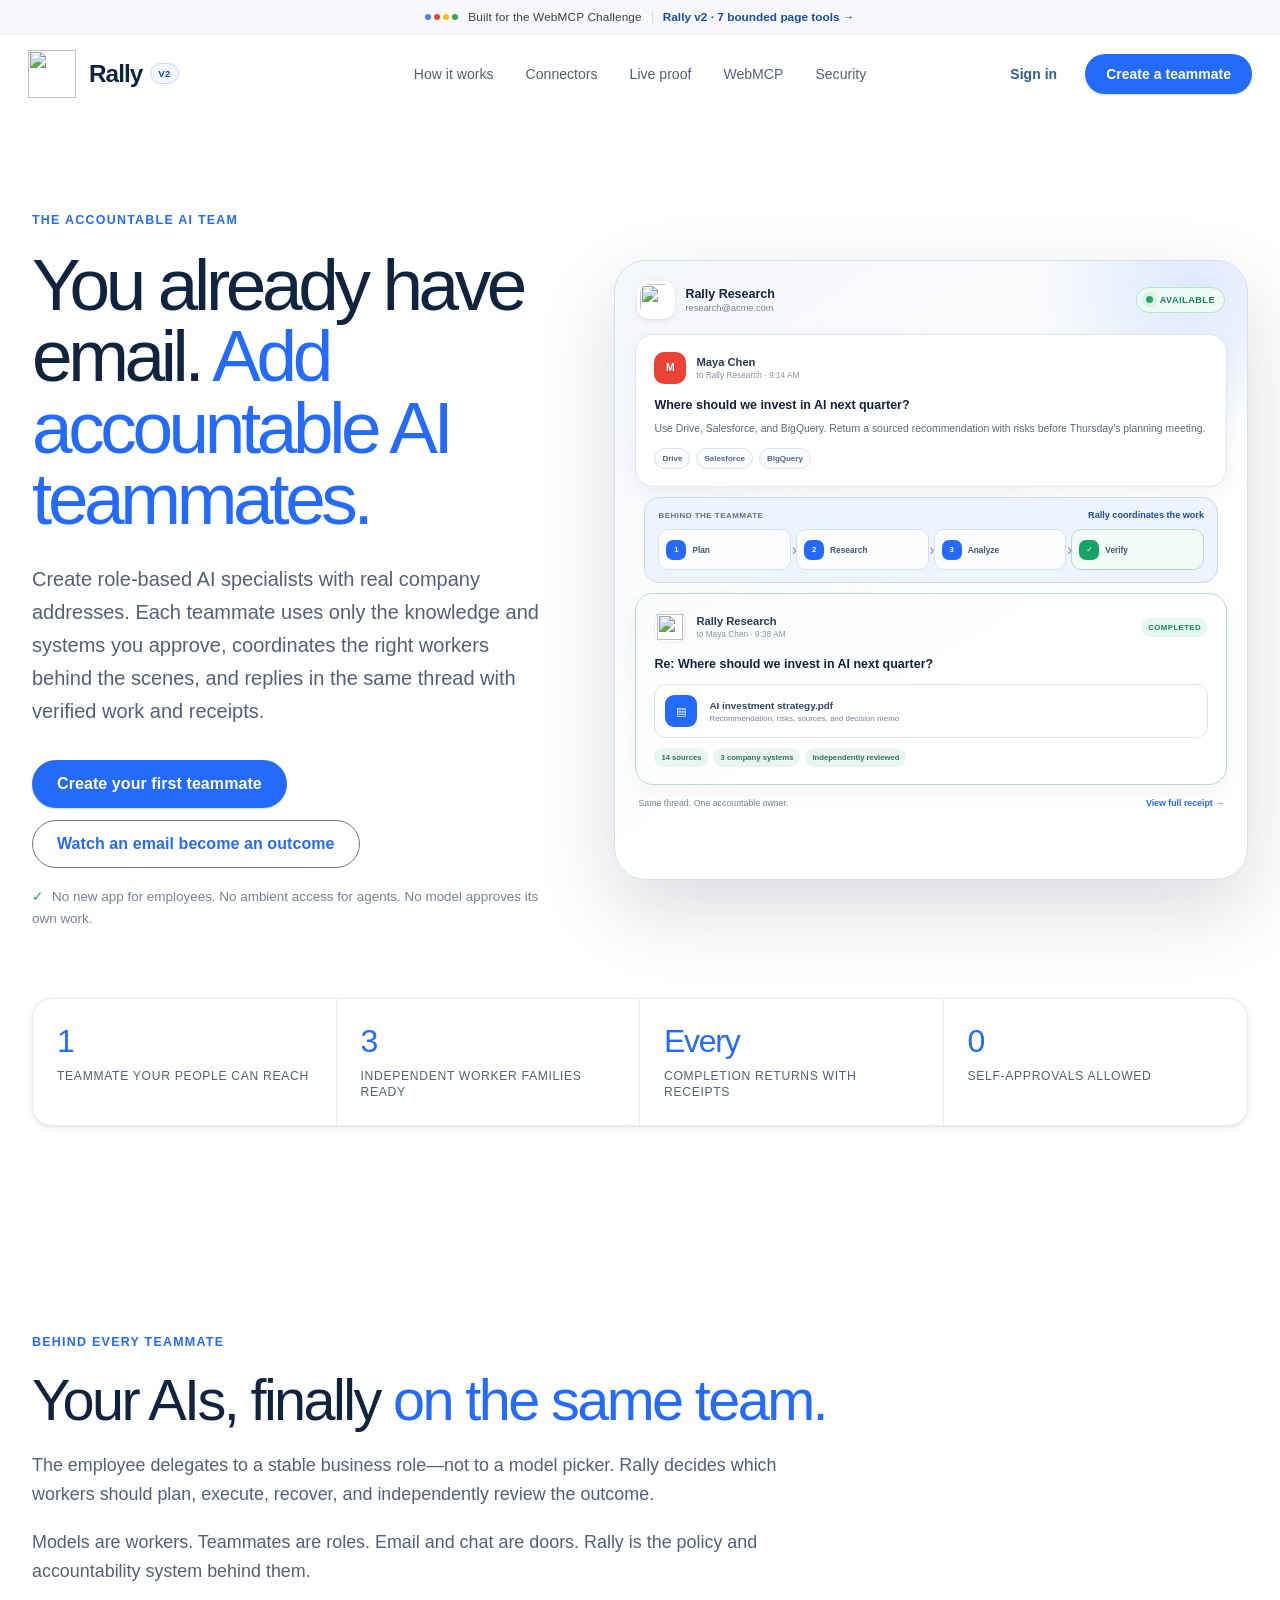
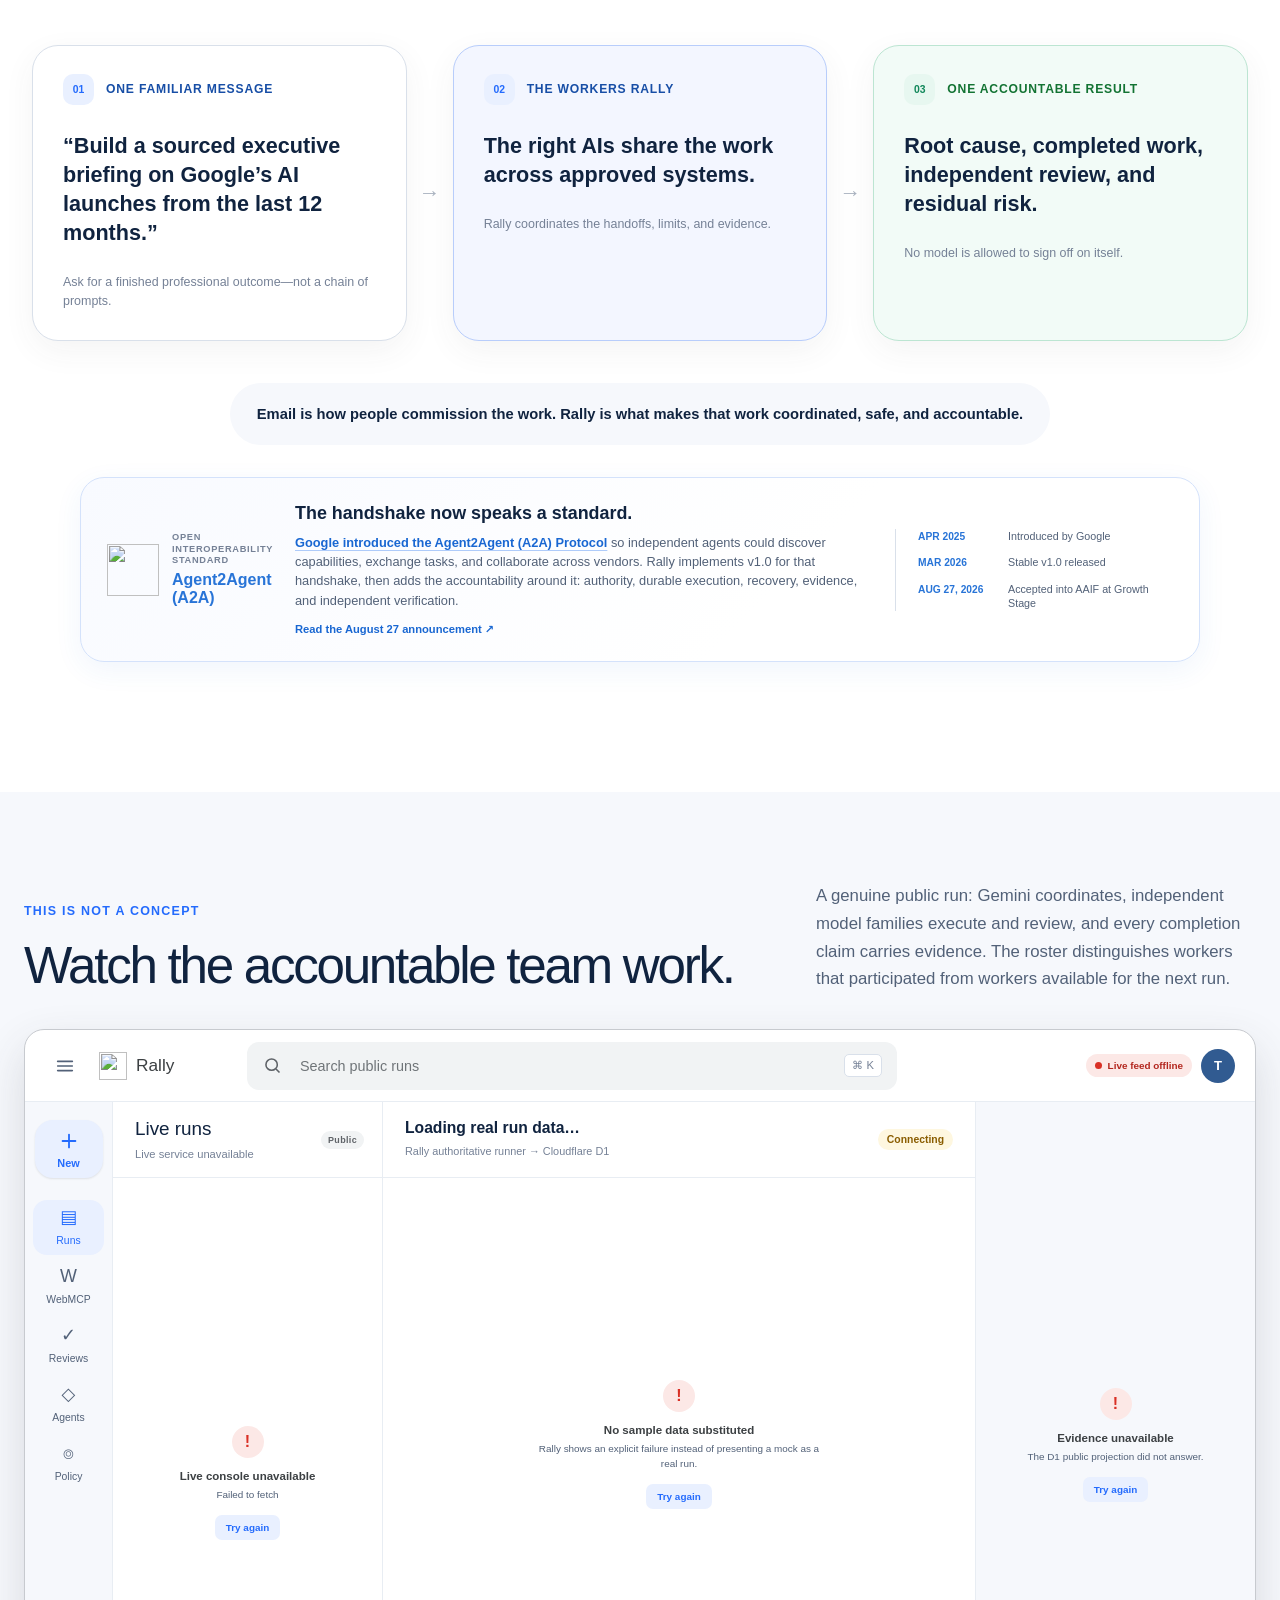
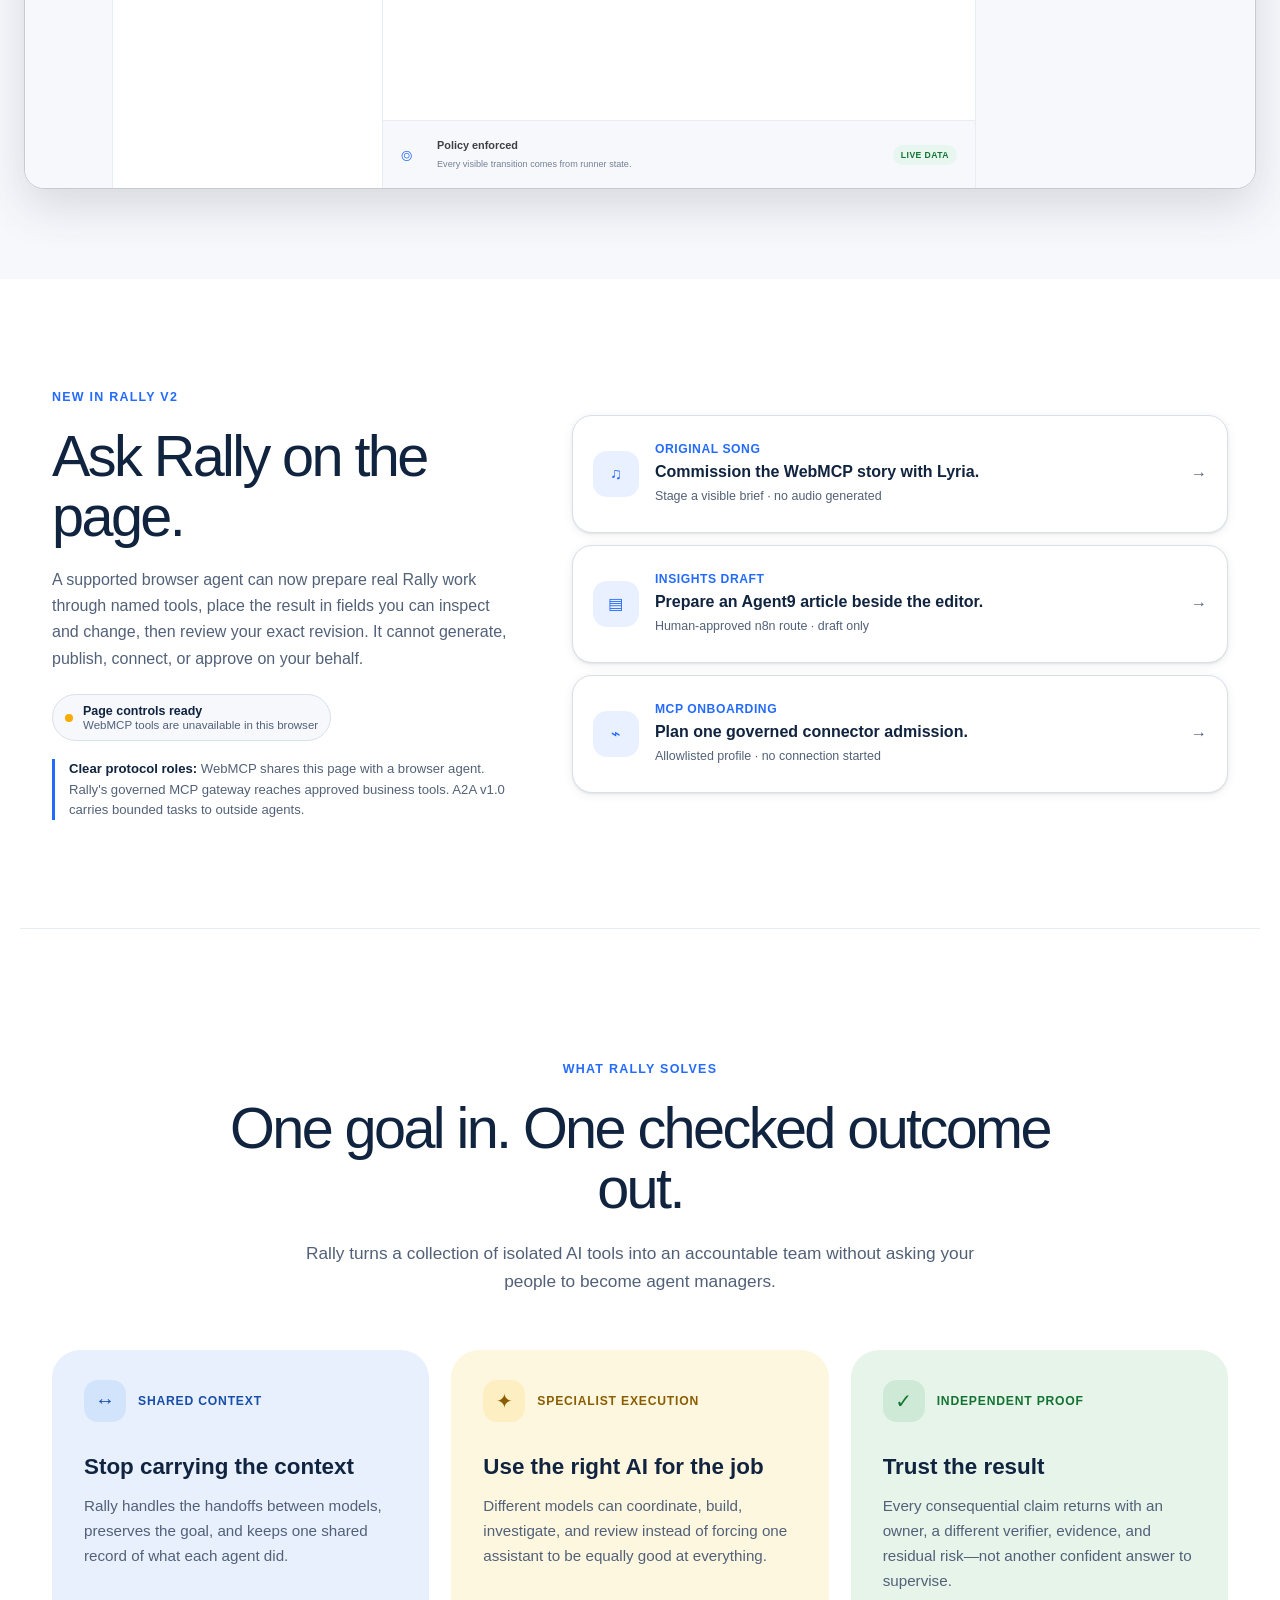
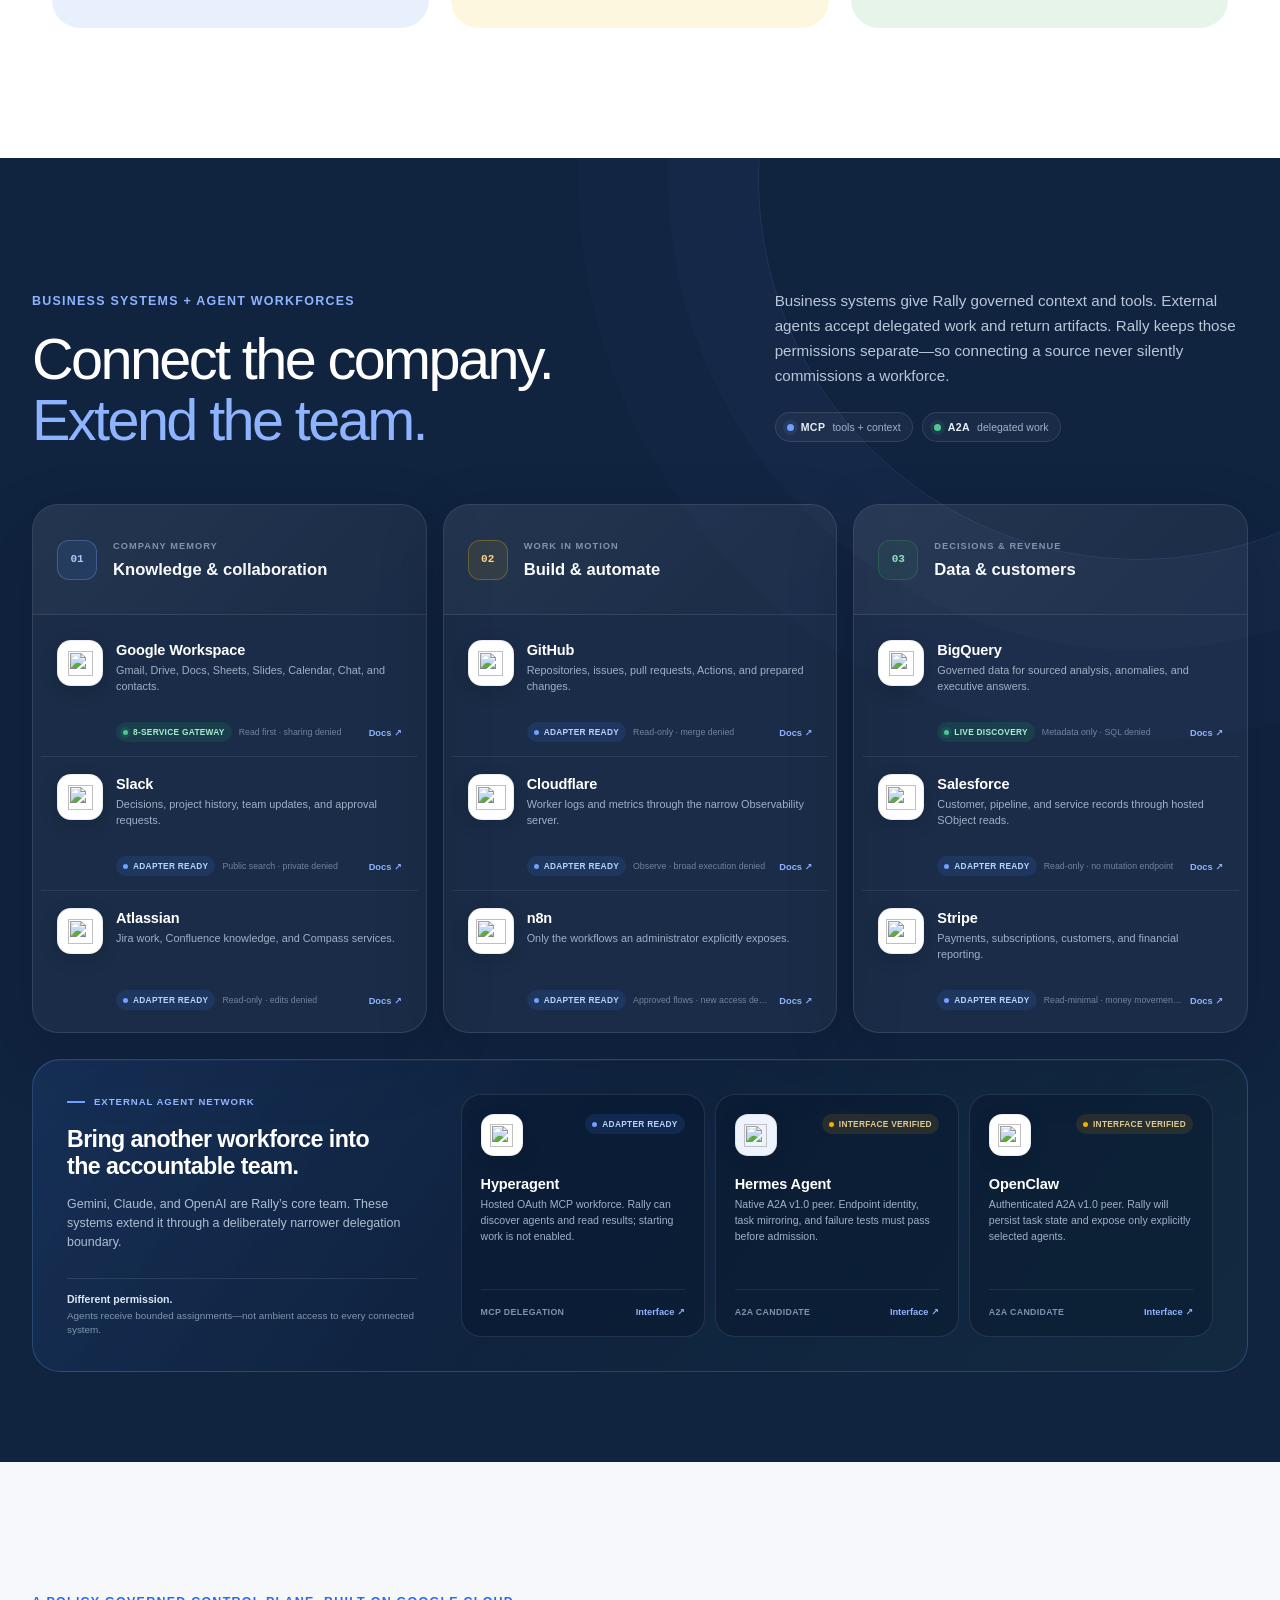
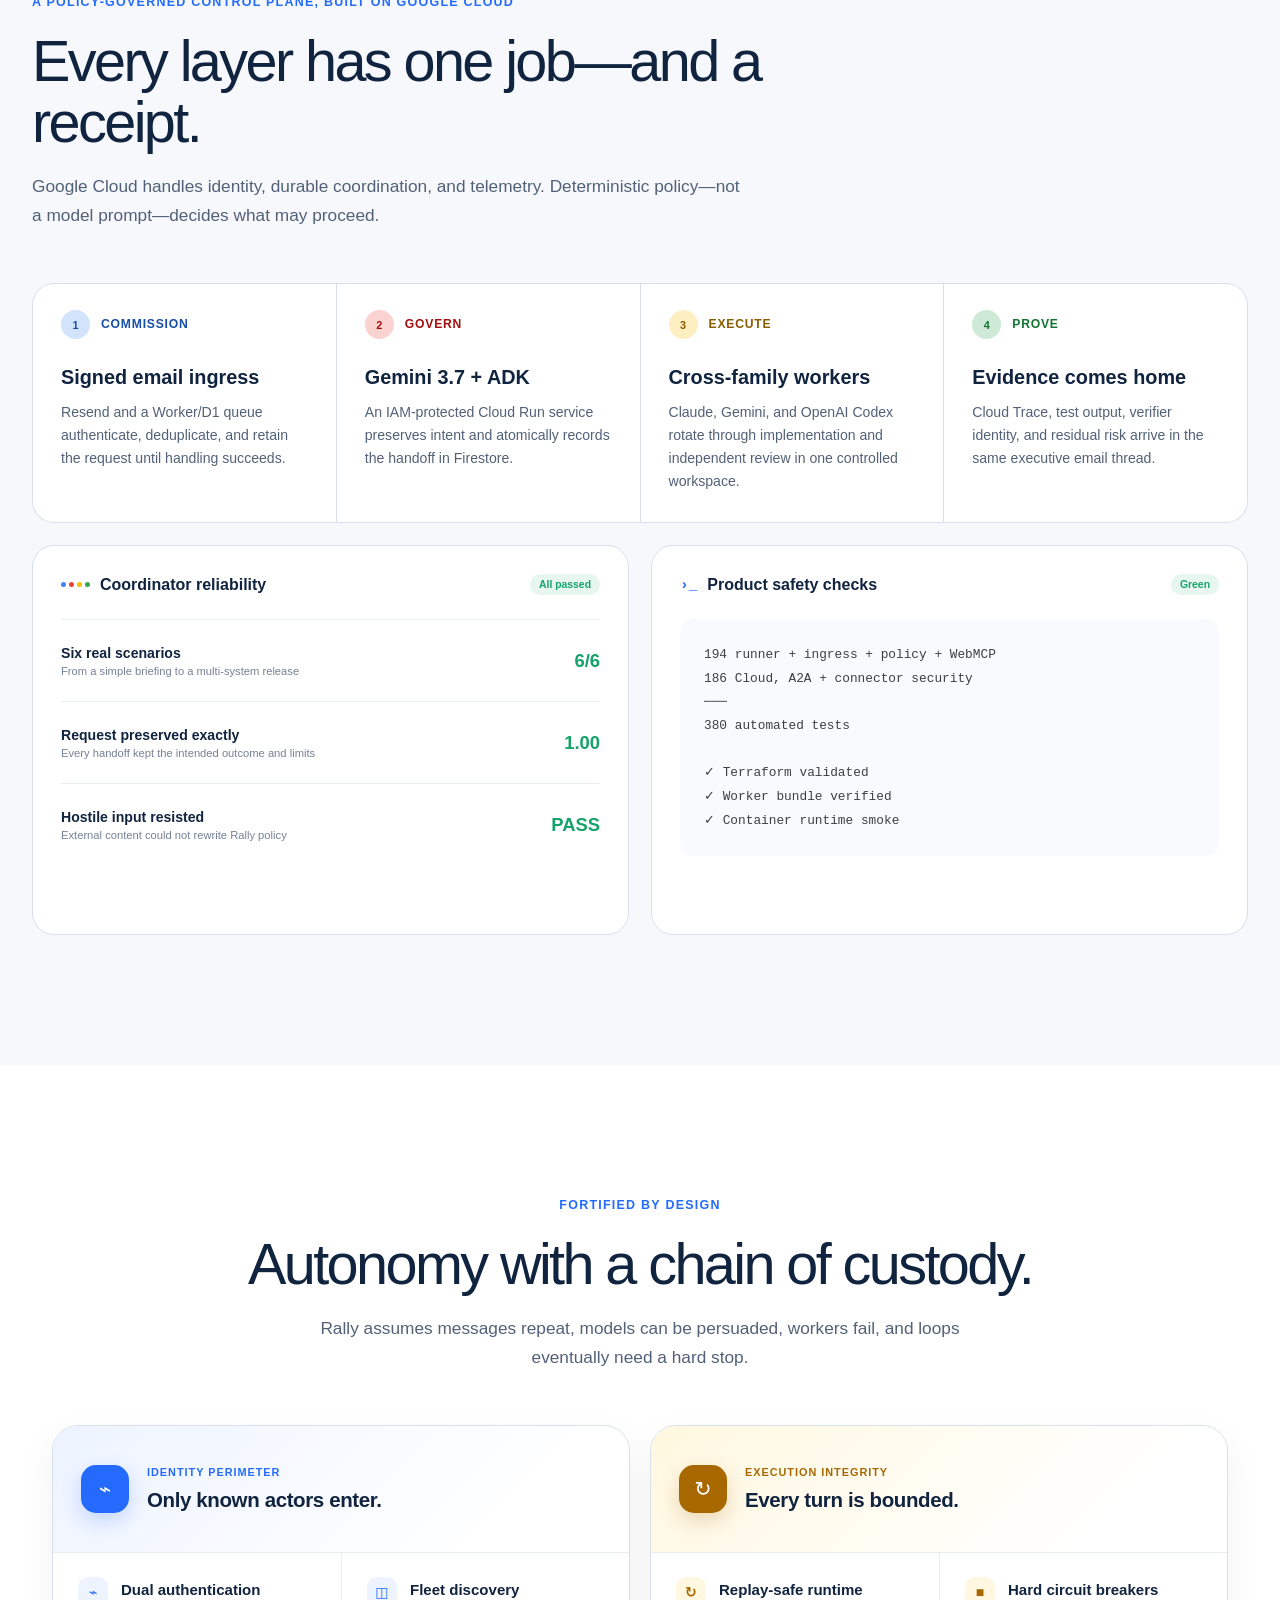
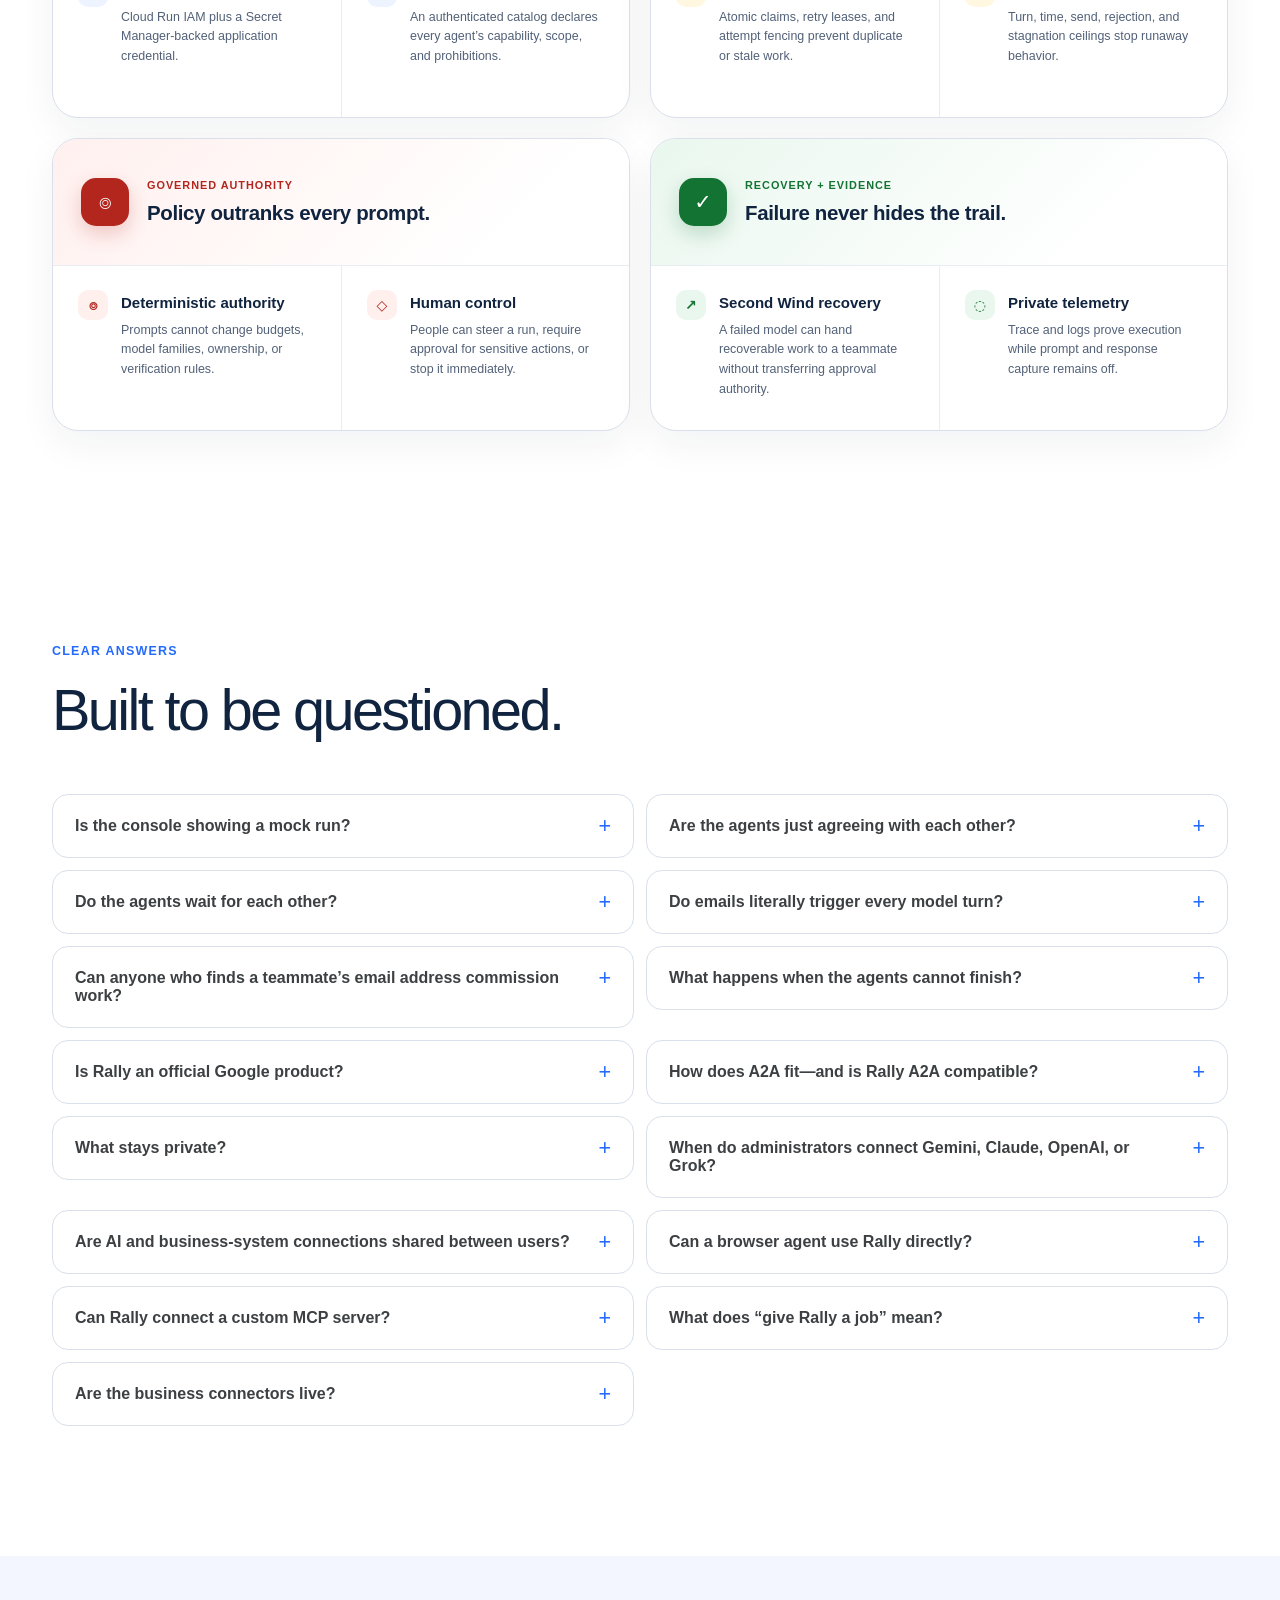
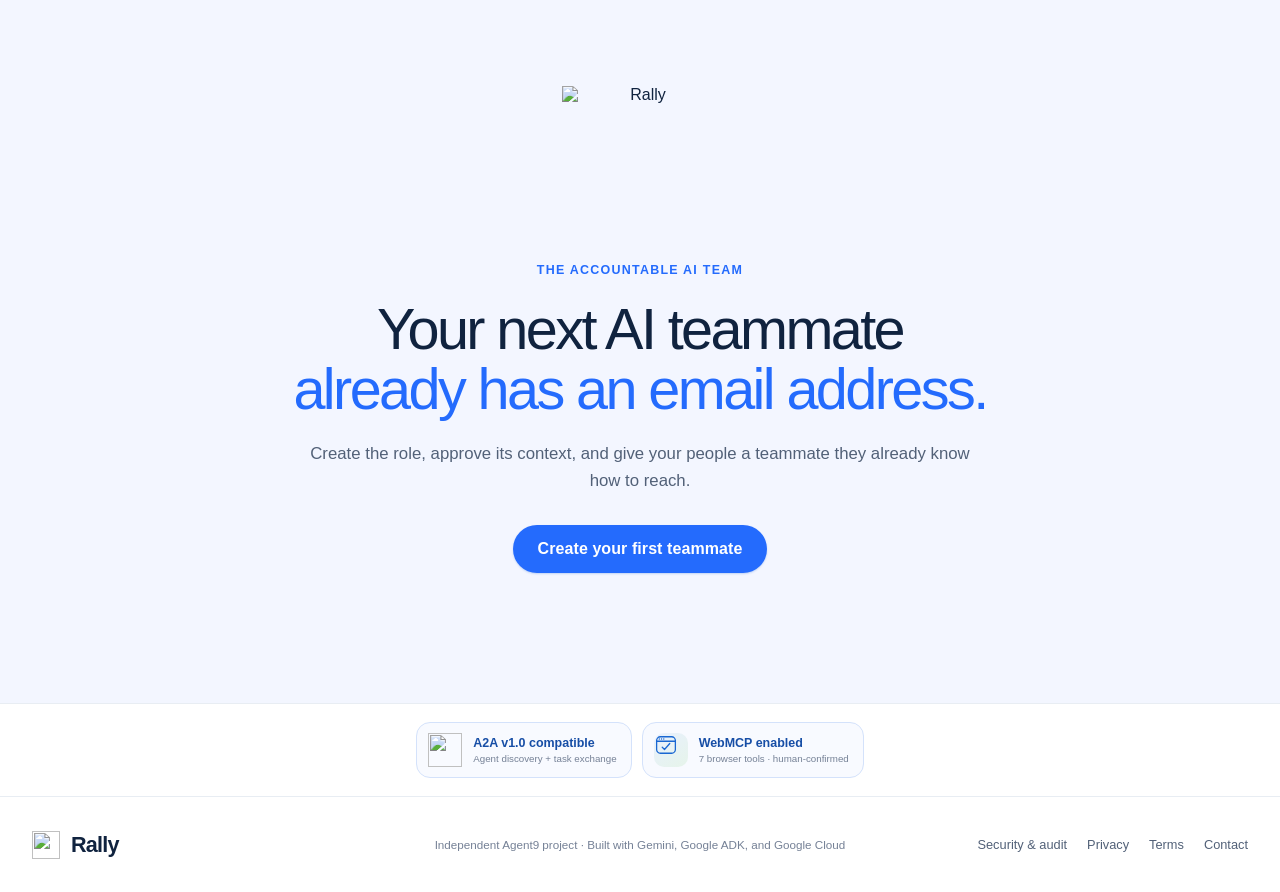
==== commit 6e6fb9aa: "Restore Rally identity with native WebMCP tasks" ====
--- a/site/index.html
+++ b/site/index.html
@@ -3,10 +3,10 @@
   <head>
     <meta charset="utf-8">
     <meta name="viewport" content="width=device-width, initial-scale=1">
-    <title>Rally for WebMCP — Accountable AI teammates on the same page</title>
-    <meta name="description" content="Rally gives browser agents bounded WebMCP tools for staging and reviewing visible work while people retain authority over generation, publishing, and connections.">
-    <meta property="og:title" content="Rally for WebMCP — Accountable browser collaboration.">
-    <meta property="og:description" content="A browser agent and a person stage, edit, and review the same visible work. Rally keeps every consequential action human-approved and receipted.">
+    <title>Rally v2 — Accountable AI teammates, now WebMCP-ready</title>
+    <meta name="description" content="Give your company accountable AI teammates employees can email like coworkers. Rally v2 adds bounded WebMCP tools so browser agents and people can stage and review the same visible work.">
+    <meta property="og:title" content="Rally v2 — Accountable AI teammates, now WebMCP-ready.">
+    <meta property="og:description" content="Email an accountable AI teammate, or work beside a browser agent through seven bounded WebMCP tools. Rally keeps consequential actions human-approved and receipted.">
     <meta property="og:type" content="website">
     <meta property="og:url" content="https://rally-webmcp.pages.dev/">
     <meta property="og:image" content="https://rally-webmcp.pages.dev/og-card.png">
@@ -25,21 +25,22 @@
 
     <div class="event-bar">
       <span class="google-dots" aria-hidden="true"><i></i><i></i><i></i><i></i></span>
-      <span>Rally v2 · Built for the WebMCP Challenge</span>
+      <span>Built for the WebMCP Challenge</span>
       <span class="event-separator" aria-hidden="true"></span>
-      <strong><a href="#webmcp">7 bounded page tools · 0 silent writes →</a></strong>
+      <strong><button type="button" data-open-webmcp data-webmcp-open-workflow="song">Rally v2 · 7 bounded page tools →</button></strong>
     </div>
 
     <header class="site-header" data-header>
       <a class="brand" href="#top" aria-label="Rally home">
         <img class="brand-mark" src="rally-symbol.png" alt="">
         <span class="brand-name">Rally</span>
+        <span class="brand-version" aria-label="version 2">v2</span>
       </a>
       <nav class="nav-links" aria-label="Primary navigation">
-        <a href="#webmcp">WebMCP studio</a>
         <a href="#how">How it works</a>
         <a href="#connectors">Connectors</a>
         <a href="#demo">Live proof</a>
+        <a href="#webmcp">WebMCP</a>
         <a href="#trust">Security</a>
       </nav>
       <div class="header-actions">
@@ -52,9 +53,9 @@
       <section class="hero" id="top">
         <div class="hero-grid">
           <div class="hero-copy">
-            <p class="eyebrow">Rally v2 · WebMCP-native collaboration</p>
-            <h1>Your AIs already work together. <span>Now you share the page.</span></h1>
-            <p class="hero-lede">Rally still coordinates accountable AI teammates across approved systems. With WebMCP, a browser agent can now inspect evidence, stage real work, and review your edits inside the same visible interface—while you keep every consequential decision.</p>
+            <p class="eyebrow">The accountable AI team</p>
+            <h1>You already have email. <span>Add accountable AI teammates.</span></h1>
+            <p class="hero-lede">Create role-based AI specialists with real company addresses. Each teammate uses only the knowledge and systems you approve, coordinates the right workers behind the scenes, and replies in the same thread with verified work and receipts.</p>
           </div>
 
           <aside class="email-visual" aria-label="One email to a Rally Research teammate becomes a verified strategy memo in the same thread">
@@ -80,18 +81,18 @@
 
           <div class="hero-conversion">
             <div class="hero-actions">
-              <a class="button button-primary" href="#webmcp">Try Rally's WebMCP studio</a>
-              <a class="button button-outline" href="#demo">Watch a verified run</a>
-            </div>
-            <p class="hero-note"><span aria-hidden="true">✓</span> Named page tools. Human-editable state. No silent generation, publishing, or connection.</p>
+              <button class="button button-primary" type="button" data-open-setup>Create your first teammate</button>
+              <a class="button button-outline" href="#demo">Watch an email become an outcome</a>
+            </div>
+            <p class="hero-note"><span aria-hidden="true">✓</span> No new app for employees. No ambient access for agents. No model approves its own work.</p>
           </div>
         </div>
 
         <div class="hero-proof" aria-label="Rally verification results">
-          <div><strong>7</strong><span>bounded browser-agent tools</span></div>
-          <div><strong>3</strong><span>human-present launch workflows</span></div>
-          <div><strong>Every</strong><span>revision stays visible and reviewable</span></div>
-          <div><strong>0</strong><span>silent external writes</span></div>
+          <div><strong>1</strong><span>teammate your people can reach</span></div>
+          <div><strong>3</strong><span>independent worker families ready</span></div>
+          <div><strong>Every</strong><span>completion returns with receipts</span></div>
+          <div><strong>0</strong><span>self-approvals allowed</span></div>
         </div>
       </section>
 
@@ -175,6 +176,7 @@
               </button>
               <nav>
                 <a class="active" href="#demo"><span class="rail-icon">▤</span><span>Runs</span></a>
+                <button class="webmcp-rail-action" type="button" data-open-webmcp data-webmcp-open-workflow="song"><span class="rail-icon">W</span><span>WebMCP</span></button>
                 <a href="#proof"><span class="rail-icon">✓</span><span>Reviews</span></a>
                 <a href="#how"><span class="rail-icon">◇</span><span>Agents</span></a>
                 <a href="#trust"><span class="rail-icon">⌾</span><span>Policy</span></a>
@@ -211,112 +213,30 @@
         </div>
       </section>
 
-      <section class="workspace-section webmcp-v2-section" id="webmcp" aria-labelledby="webmcp-v2-title">
-        <div class="workspace-heading webmcp-v2-heading">
-          <div>
-            <p class="eyebrow">Rally v2 · Shared browser workspace</p>
-            <h2 id="webmcp-v2-title">WebMCP makes the handoff visible.</h2>
-          </div>
-          <div class="webmcp-v2-intro">
-            <p>A supported browser agent uses seven named, structured tools instead of guessing at pixels. It stages work in Rally's real interface, you can change the exact draft, and Rally reviews that human revision as untrusted page content.</p>
-            <span class="webmcp-v2-runtime" data-webmcp-v2-status role="status" aria-live="polite"><i></i><b>Checking WebMCP</b><small>Page controls work in every browser</small></span>
-          </div>
-        </div>
-
-        <div class="app-window webmcp-v2-window">
-          <div class="app-topbar webmcp-v2-topbar">
-            <button class="icon-button" type="button" aria-label="Rally WebMCP workspace menu">
-              <svg viewBox="0 0 24 24" aria-hidden="true"><path d="M4 7h16M4 12h16M4 17h16"/></svg>
-            </button>
-            <div class="app-brand"><img class="brand-mark mini" src="rally-symbol.png" alt=""><b>Rally</b></div>
-            <div class="webmcp-v2-address"><span class="webmcp-mark mini-mark" aria-hidden="true"><svg viewBox="0 0 32 32"><rect x="3.5" y="5" width="25" height="22" rx="5"/><path d="M4 11h24M10 8h.1M7 8h.1M13 8h.1M11 19l3 3 7-8"/></svg></span><div><b>Shared launch studio</b><small>document.modelContext · top-level imperative tools</small></div></div>
-            <div class="app-actions"><span class="source-badge">Stage + review only</span><span class="app-avatar" aria-label="Operator T">T</span></div>
-          </div>
-
-          <div class="webmcp-v2-body">
-            <aside class="webmcp-v2-rail" aria-label="WebMCP showcase workflows">
-              <header><span class="webmcp-rail-mark">W</span><div><b>Page tools</b><small>Human-present</small></div></header>
-              <div role="tablist" aria-label="Rally WebMCP showcases">
-                <button class="is-active" id="webmcp-song-tab" type="button" role="tab" aria-selected="true" aria-controls="webmcp-song-panel" tabindex="0" data-webmcp-workflow="song"><span class="rail-icon">♫</span><span><b>Original song</b><small>Lyria brief</small></span><em>01</em></button>
-                <button id="webmcp-insights-tab" type="button" role="tab" aria-selected="false" aria-controls="webmcp-insights-panel" tabindex="-1" data-webmcp-workflow="insights"><span class="rail-icon">▤</span><span><b>Insights draft</b><small>EmDash route</small></span><em>02</em></button>
-                <button id="webmcp-connector-tab" type="button" role="tab" aria-selected="false" aria-controls="webmcp-connector-panel" tabindex="-1" data-webmcp-workflow="connector"><span class="rail-icon">⌁</span><span><b>MCP onboarding</b><small>Gateway plan</small></span><em>03</em></button>
-              </div>
-              <footer><span>WebMCP</span><b>Shared page surface</b><i aria-hidden="true">≠</i><span>MCP</span><b>Server-side tools</b></footer>
-            </aside>
-
-            <div class="webmcp-v2-stage">
-              <div class="webmcp-turn-strip"><span><i>1</i> Agent stages</span><b aria-hidden="true">→</b><span><i>2</i> Human edits</span><b aria-hidden="true">→</b><span><i>3</i> Agent reviews</span><b aria-hidden="true">→</b><span><i>4</i> Human decides</span></div>
-
-              <section class="webmcp-workflow-panel" id="webmcp-song-panel" role="tabpanel" aria-labelledby="webmcp-song-tab" data-webmcp-panel="song">
-                <header class="webmcp-panel-heading"><div><p>Showcase 01 · Google Lyria 3 Pro</p><h3>Tell WebMCP's story in an original song.</h3><span>Warm West Coast storytelling, exact protocol roles, and a chorus built around visible human authority—without imitating any artist.</span></div><span class="status-chip review">Not generated</span></header>
-                <div class="webmcp-editor-grid">
-                  <div class="webmcp-brief-fields">
-                    <label for="webmcp-song-direction"><span>Story direction</span><small>20–600 characters</small></label>
-                    <textarea id="webmcp-song-direction" rows="4" maxlength="600" data-webmcp-song-direction data-webmcp-track="song" data-webmcp-field-label="song direction">A browser agent and a person build the launch together on one visible page: Rally prepares each move, the person reshapes the story, and nothing crosses the line until they say so.</textarea>
-                    <label for="webmcp-song-hook"><span>Original hook seed</span><small>Optional</small></label>
-                    <input id="webmcp-song-hook" type="text" maxlength="220" value="Same page, clear hands — Rally the work, I make the call." data-webmcp-song-hook data-webmcp-track="song" data-webmcp-field-label="song hook">
-                    <div class="webmcp-inline-fields">
-                      <label for="webmcp-song-style"><span>Style</span><select id="webmcp-song-style" data-webmcp-song-style data-webmcp-track="song" data-webmcp-field-label="song style"><option value="west-coast-storytelling" selected>West Coast story</option><option value="soulful-hip-hop">Soulful hip-hop</option><option value="electro-soul">Electro-soul</option><option value="electro-funk">Electro-funk</option><option value="indie-electronic">Indie electronic</option><option value="cinematic-pop">Cinematic pop</option></select></label>
-                      <label for="webmcp-song-duration"><span>Length</span><select id="webmcp-song-duration" data-webmcp-song-duration data-webmcp-track="song" data-webmcp-field-label="song length"><option value="60">60 sec</option><option value="72" selected>72 sec</option><option value="84">84 sec</option><option value="90">90 sec</option></select></label>
-                    </div>
-                    <div class="webmcp-form-actions"><button class="button button-primary button-small" type="button" data-webmcp-stage="song">Stage Lyria brief</button><button class="button button-outline button-small" type="button" data-webmcp-review="song">Review visible draft</button></div>
-                  </div>
-                  <div class="webmcp-artifact-editor"><div><label for="webmcp-song-brief">Human-editable commission</label><span>UNTRUSTED PAGE CONTENT</span></div><textarea id="webmcp-song-brief" rows="18" maxlength="5000" data-webmcp-song-brief data-webmcp-track="song" data-webmcp-field-label="visible song brief">Stage this showcase to prepare the complete Lyria commission. No audio will be generated.</textarea></div>
-                </div>
-              </section>
-
-              <section class="webmcp-workflow-panel" id="webmcp-insights-panel" role="tabpanel" aria-labelledby="webmcp-insights-tab" data-webmcp-panel="insights" hidden>
-                <header class="webmcp-panel-heading"><div><p>Showcase 02 · Agent9 Insights</p><h3>Draft beside the editor. Never silently publish.</h3><span>After a separate human approval, Rally may use one allowlisted n8n MCP workflow to create an EmDash <code>journal</code> draft on Cloudflare Workers + D1.</span></div><span class="status-chip review">Not published</span></header>
-                <div class="webmcp-route-strip" aria-label="Future human-approved article route"><span><b>WebMCP</b><small>visible draft</small></span><i>→</i><span><b>Human</b><small>explicit approval</small></span><i>→</i><span><b>Rally + n8n MCP</b><small>allowlisted workflow</small></span><i>→</i><span><b>EmDash journal</b><small>draft only</small></span></div>
-                <div class="webmcp-editor-grid">
-                  <div class="webmcp-brief-fields">
-                    <label for="webmcp-insights-angle"><span>Editorial angle</span><small>20–360 characters</small></label>
-                    <textarea id="webmcp-insights-angle" rows="4" maxlength="360" data-webmcp-insights-angle data-webmcp-track="insights" data-webmcp-field-label="article angle">Why the best browser-agent interface is a page where the person can inspect, revise, and approve the same semantic work the agent sees.</textarea>
-                    <label for="webmcp-insights-audience"><span>Audience</span></label>
-                    <select id="webmcp-insights-audience" data-webmcp-insights-audience data-webmcp-track="insights" data-webmcp-field-label="article audience"><option value="builders" selected>AI product builders</option><option value="operators">Business operators</option><option value="security-leaders">Security leaders</option></select>
-                    <label for="webmcp-insights-closing"><span>Closing thought</span><small>Optional</small></label>
-                    <input id="webmcp-insights-closing" type="text" maxlength="180" value="Put the agent's controls where the person can see them." data-webmcp-insights-closing data-webmcp-track="insights" data-webmcp-field-label="article closing thought">
-                    <div class="webmcp-form-actions"><button class="button button-primary button-small" type="button" data-webmcp-stage="insights">Stage Insights draft</button><button class="button button-outline button-small" type="button" data-webmcp-review="insights">Review visible draft</button></div>
-                  </div>
-                  <div class="webmcp-artifact-editor webmcp-article-editor"><label for="webmcp-insights-title">Title</label><input id="webmcp-insights-title" type="text" maxlength="140" value="Waiting for a staged Agent9 Insight" data-webmcp-insights-title data-webmcp-track="insights" data-webmcp-field-label="article title"><label for="webmcp-insights-deck">Deck</label><textarea id="webmcp-insights-deck" rows="2" maxlength="280" data-webmcp-insights-deck data-webmcp-track="insights" data-webmcp-field-label="article deck">The staged summary will stay editable here.</textarea><div><label for="webmcp-insights-body">Human-editable article</label><span>NOT SENT TO EMDASH</span></div><textarea id="webmcp-insights-body" rows="13" maxlength="7000" data-webmcp-insights-body data-webmcp-track="insights" data-webmcp-field-label="article body">Stage this showcase to prepare the complete WebMCP article draft.</textarea></div>
-                </div>
-              </section>
-
-              <section class="webmcp-workflow-panel" id="webmcp-connector-panel" role="tabpanel" aria-labelledby="webmcp-connector-tab" data-webmcp-panel="connector" hidden>
-                <header class="webmcp-panel-heading"><div><p>Showcase 03 · Governed MCP gateway</p><h3>Onboard capability, not an arbitrary URL.</h3><span>WebMCP is the shared browser surface. Rally's server-side gateway separately governs MCP transport, credentials, discovery, tool policy, and execution.</span></div><span class="status-chip review">Not connected</span></header>
-                <div class="webmcp-boundary-note"><span>≠</span><p><b>WebMCP does not connect remote MCP servers.</b> It lets this page expose tools to a browser agent. Rally's gateway handles approved servers off the page.</p></div>
-                <div class="webmcp-editor-grid">
-                  <div class="webmcp-brief-fields">
-                    <label for="webmcp-connector-profile"><span>Allowlisted profile</span></label>
-                    <select id="webmcp-connector-profile" data-webmcp-connector-profile data-webmcp-track="connector" data-webmcp-field-label="connector profile"><option value="n8n-agent9-insights" selected>n8n · Agent9 Insights</option><option value="cloudflare-observability">Cloudflare · observability</option><option value="github-repository">GitHub · repository reads</option><option value="google-workspace">Google Workspace · knowledge gateway</option></select>
-                    <label for="webmcp-connector-access"><span>Proposed access</span></label>
-                    <select id="webmcp-connector-access" data-webmcp-connector-access data-webmcp-track="connector" data-webmcp-field-label="connector access"><option value="read-only">Read only</option><option value="read-with-approved-writes" selected>Read + approved writes</option></select>
-                    <label for="webmcp-connector-purpose"><span>Business purpose</span><small>20–280 characters</small></label>
-                    <textarea id="webmcp-connector-purpose" rows="4" maxlength="280" data-webmcp-connector-purpose data-webmcp-track="connector" data-webmcp-field-label="connector purpose">Create one EmDash journal draft for a human-approved Agent9 Insights article through a fixed n8n workflow; never publish or widen its tools.</textarea>
-                    <div class="webmcp-form-actions"><button class="button button-primary button-small" type="button" data-webmcp-stage="connector">Stage admission plan</button><button class="button button-outline button-small" type="button" data-webmcp-review="connector">Review visible plan</button></div>
-                  </div>
-                  <div class="webmcp-artifact-editor"><div><label for="webmcp-connector-plan">Human-editable admission plan</label><span>NOT A CONNECTION</span></div><textarea id="webmcp-connector-plan" rows="18" maxlength="5000" data-webmcp-connector-plan data-webmcp-track="connector" data-webmcp-field-label="connector plan">Stage this showcase to prepare the governed MCP admission plan. No discovery or authorization will start.</textarea></div>
-                </div>
-              </section>
-            </div>
-
-            <aside class="webmcp-v2-receipt" aria-labelledby="webmcp-receipt-title">
-              <header><div><p>Shared-state receipt</p><h3 id="webmcp-receipt-title" data-webmcp-studio-title>Nothing staged yet</h3></div><span data-webmcp-studio-state>Idle</span></header>
-              <div class="webmcp-receipt-summary"><span class="policy-icon">⌾</span><p data-webmcp-studio-summary>Choose a workflow. The browser agent or the page controls can prepare it without external side effects.</p></div>
-              <div class="webmcp-receipt-facts"><div><span>Workflow</span><b data-webmcp-studio-workflow>—</b></div><div><span>Destination</span><b data-webmcp-studio-destination>Page only</b></div><div><span>Authority</span><b>Human decision</b></div><div><span>External effects</span><b>false</b></div></div>
-              <div class="webmcp-review-checks"><header><b>Deterministic review</b><span>Untrusted content</span></header><ul data-webmcp-studio-checks><li><span>○</span> Awaiting a staged draft</li></ul></div>
-              <div class="webmcp-collaboration-trace webmcp-studio-trace"><header><b>Semantic collaboration trail</b><span>Page-local · ephemeral</span></header><ol data-webmcp-trace><li class="webmcp-trace-empty">Tool calls and committed field revisions appear here.</li></ol></div>
-              <div class="webmcp-effect-grid"><span>generated <b>false</b></span><span>transmitted <b>false</b></span><span>stored <b>false</b></span><span>published <b>false</b></span><span>connected <b>false</b></span></div>
-              <p class="webmcp-recording-note"><b>Not a browser recorder.</b> Rally sees its tool callbacks and its own field changes—not history, other tabs, screenshots, raw keystrokes, cookies, or credentials.</p>
-            </aside>
-          </div>
-        </div>
-
-        <div class="webmcp-protocol-row" aria-label="Rally protocol boundaries">
-          <article><span>01</span><div><p>Human-present page</p><h3>WebMCP</h3><small>Named tools + shared visible state</small></div></article><i aria-hidden="true">→</i>
-          <article class="rally-boundary"><span><img src="rally-symbol.png" alt=""></span><div><p>Authority + evidence</p><h3>Rally</h3><small>Identity, revisions, policy, receipts</small></div></article><i aria-hidden="true">→</i>
-          <article><span>03</span><div><p>Approved business tools</p><h3>MCP gateway</h3><small>Server-side transport + execution</small></div></article><i aria-hidden="true">↗</i>
-          <article><span>04</span><div><p>Outside-agent handoffs</p><h3>A2A</h3><small>Bounded tasks + artifacts</small></div></article>
+      <section class="webmcp-sprint" id="webmcp" aria-labelledby="webmcp-title">
+        <div class="webmcp-sprint-copy">
+          <p class="eyebrow">New in Rally v2</p>
+          <h2 id="webmcp-title">Ask Rally on the page.</h2>
+          <p>A supported browser agent can now prepare real Rally work through named tools, place the result in fields you can inspect and change, then review your exact revision. It cannot generate, publish, connect, or approve on your behalf.</p>
+          <span class="webmcp-v2-runtime" data-webmcp-v2-status role="status" aria-live="polite"><i></i><span><b>Checking WebMCP</b><small>Every task still works from the page controls</small></span></span>
+          <p class="webmcp-sprint-boundary"><b>Clear protocol roles:</b> WebMCP shares this page with a browser agent. Rally's governed MCP gateway reaches approved business tools. A2A v1.0 carries bounded tasks to outside agents.</p>
+        </div>
+        <div class="webmcp-preset-grid" role="group" aria-label="Rally WebMCP task presets">
+          <button class="webmcp-preset" type="button" data-open-webmcp data-webmcp-open-workflow="song">
+            <span class="webmcp-preset-icon" aria-hidden="true">♫</span>
+            <span><small>Original song</small><b>Commission the WebMCP story with Lyria.</b><em>Stage a visible brief · no audio generated</em></span>
+            <span aria-hidden="true">→</span>
+          </button>
+          <button class="webmcp-preset" type="button" data-open-webmcp data-webmcp-open-workflow="insights">
+            <span class="webmcp-preset-icon" aria-hidden="true">▤</span>
+            <span><small>Insights draft</small><b>Prepare an Agent9 article beside the editor.</b><em>Human-approved n8n route · draft only</em></span>
+            <span aria-hidden="true">→</span>
+          </button>
+          <button class="webmcp-preset" type="button" data-open-webmcp data-webmcp-open-workflow="connector">
+            <span class="webmcp-preset-icon" aria-hidden="true">⌁</span>
+            <span><small>MCP onboarding</small><b>Plan one governed connector admission.</b><em>Allowlisted profile · no connection started</em></span>
+            <span aria-hidden="true">→</span>
+          </button>
         </div>
       </section>
 
@@ -562,6 +482,89 @@
       </section>
     </dialog>
 
+    <dialog class="webmcp-work-dialog" data-webmcp-dialog aria-labelledby="webmcp-dialog-title">
+      <button class="dialog-close" type="button" data-close-webmcp aria-label="Close browser task">×</button>
+      <div class="webmcp-dialog-heading">
+        <img class="brand-mark large" src="rally-symbol.png" alt="">
+        <div>
+          <p class="eyebrow">Rally v2 · browser task</p>
+          <h2 id="webmcp-dialog-title">Prepare the work together.</h2>
+          <p>Rally gives the browser agent named actions and gives you the editable result. Staging and review stay on this page; every external effect remains a separate human decision.</p>
+        </div>
+      </div>
+      <div class="webmcp-dialog-tabs" role="tablist" aria-label="Rally WebMCP task presets">
+        <button class="is-active" id="webmcp-song-tab" type="button" role="tab" aria-selected="true" aria-controls="webmcp-song-panel" tabindex="0" data-webmcp-workflow="song"><span aria-hidden="true">♫</span><span><b>Original song</b><small>Lyria brief</small></span></button>
+        <button id="webmcp-insights-tab" type="button" role="tab" aria-selected="false" aria-controls="webmcp-insights-panel" tabindex="-1" data-webmcp-workflow="insights"><span aria-hidden="true">▤</span><span><b>Insights draft</b><small>EmDash route</small></span></button>
+        <button id="webmcp-connector-tab" type="button" role="tab" aria-selected="false" aria-controls="webmcp-connector-panel" tabindex="-1" data-webmcp-workflow="connector"><span aria-hidden="true">⌁</span><span><b>MCP onboarding</b><small>Gateway plan</small></span></button>
+      </div>
+      <div class="webmcp-dialog-layout">
+        <div class="webmcp-v2-stage">
+          <div class="webmcp-turn-strip" aria-label="Browser collaboration sequence"><span><i>1</i> Agent stages</span><b aria-hidden="true">→</b><span><i>2</i> Human edits</span><b aria-hidden="true">→</b><span><i>3</i> Agent reviews</span><b aria-hidden="true">→</b><span><i>4</i> Human decides</span></div>
+        <section class="webmcp-workflow-panel" id="webmcp-song-panel" role="tabpanel" aria-labelledby="webmcp-song-tab" data-webmcp-panel="song">
+          <header class="webmcp-panel-heading"><div><p>Showcase 01 · Google Lyria 3 Pro</p><h3>Tell WebMCP's story in an original song.</h3><span>Warm West Coast storytelling, exact protocol roles, and a chorus built around visible human authority—without imitating any artist.</span></div><span class="status-chip review">Not generated</span></header>
+          <div class="webmcp-editor-grid">
+            <div class="webmcp-brief-fields">
+              <label for="webmcp-song-direction"><span>Story direction</span><small>20–600 characters</small></label>
+              <textarea id="webmcp-song-direction" rows="4" maxlength="600" data-webmcp-song-direction data-webmcp-track="song" data-webmcp-field-label="song direction">A browser agent and a person build the launch together on one visible page: Rally prepares each move, the person reshapes the story, and nothing crosses the line until they say so.</textarea>
+              <label for="webmcp-song-hook"><span>Original hook seed</span><small>Optional</small></label>
+              <input id="webmcp-song-hook" type="text" maxlength="220" value="Same page, clear hands — Rally the work, I make the call." data-webmcp-song-hook data-webmcp-track="song" data-webmcp-field-label="song hook">
+              <div class="webmcp-inline-fields">
+                <label for="webmcp-song-style"><span>Style</span><select id="webmcp-song-style" data-webmcp-song-style data-webmcp-track="song" data-webmcp-field-label="song style"><option value="west-coast-storytelling" selected>West Coast story</option><option value="soulful-hip-hop">Soulful hip-hop</option><option value="electro-soul">Electro-soul</option><option value="electro-funk">Electro-funk</option><option value="indie-electronic">Indie electronic</option><option value="cinematic-pop">Cinematic pop</option></select></label>
+                <label for="webmcp-song-duration"><span>Length</span><select id="webmcp-song-duration" data-webmcp-song-duration data-webmcp-track="song" data-webmcp-field-label="song length"><option value="60">60 sec</option><option value="72" selected>72 sec</option><option value="84">84 sec</option><option value="90">90 sec</option></select></label>
+              </div>
+              <div class="webmcp-form-actions"><button class="button button-primary button-small" type="button" data-webmcp-stage="song">Stage Lyria brief</button><button class="button button-outline button-small" type="button" data-webmcp-review="song">Review visible draft</button></div>
+            </div>
+            <div class="webmcp-artifact-editor"><div><label for="webmcp-song-brief">Human-editable commission</label><span>UNTRUSTED PAGE CONTENT</span></div><textarea id="webmcp-song-brief" rows="18" maxlength="5000" data-webmcp-song-brief data-webmcp-track="song" data-webmcp-field-label="visible song brief">Stage this showcase to prepare the complete Lyria commission. No audio will be generated.</textarea></div>
+          </div>
+        </section>
+
+        <section class="webmcp-workflow-panel" id="webmcp-insights-panel" role="tabpanel" aria-labelledby="webmcp-insights-tab" data-webmcp-panel="insights" hidden>
+          <header class="webmcp-panel-heading"><div><p>Showcase 02 · Agent9 Insights</p><h3>Draft beside the editor. Never silently publish.</h3><span>After a separate human approval, Rally may use one allowlisted n8n MCP workflow to create an EmDash <code>journal</code> draft on Cloudflare Workers + D1.</span></div><span class="status-chip review">Not published</span></header>
+          <div class="webmcp-route-strip" aria-label="Future human-approved article route"><span><b>WebMCP</b><small>visible draft</small></span><i>→</i><span><b>Human</b><small>explicit approval</small></span><i>→</i><span><b>Rally + n8n MCP</b><small>allowlisted workflow</small></span><i>→</i><span><b>EmDash journal</b><small>draft only</small></span></div>
+          <div class="webmcp-editor-grid">
+            <div class="webmcp-brief-fields">
+              <label for="webmcp-insights-angle"><span>Editorial angle</span><small>20–360 characters</small></label>
+              <textarea id="webmcp-insights-angle" rows="4" maxlength="360" data-webmcp-insights-angle data-webmcp-track="insights" data-webmcp-field-label="article angle">Why the best browser-agent interface is a page where the person can inspect, revise, and approve the same semantic work the agent sees.</textarea>
+              <label for="webmcp-insights-audience"><span>Audience</span></label>
+              <select id="webmcp-insights-audience" data-webmcp-insights-audience data-webmcp-track="insights" data-webmcp-field-label="article audience"><option value="builders" selected>AI product builders</option><option value="operators">Business operators</option><option value="security-leaders">Security leaders</option></select>
+              <label for="webmcp-insights-closing"><span>Closing thought</span><small>Optional</small></label>
+              <input id="webmcp-insights-closing" type="text" maxlength="180" value="Put the agent's controls where the person can see them." data-webmcp-insights-closing data-webmcp-track="insights" data-webmcp-field-label="article closing thought">
+              <div class="webmcp-form-actions"><button class="button button-primary button-small" type="button" data-webmcp-stage="insights">Stage Insights draft</button><button class="button button-outline button-small" type="button" data-webmcp-review="insights">Review visible draft</button></div>
+            </div>
+            <div class="webmcp-artifact-editor webmcp-article-editor"><label for="webmcp-insights-title">Title</label><input id="webmcp-insights-title" type="text" maxlength="140" value="Waiting for a staged Agent9 Insight" data-webmcp-insights-title data-webmcp-track="insights" data-webmcp-field-label="article title"><label for="webmcp-insights-deck">Deck</label><textarea id="webmcp-insights-deck" rows="2" maxlength="280" data-webmcp-insights-deck data-webmcp-track="insights" data-webmcp-field-label="article deck">The staged summary will stay editable here.</textarea><div><label for="webmcp-insights-body">Human-editable article</label><span>NOT SENT TO EMDASH</span></div><textarea id="webmcp-insights-body" rows="13" maxlength="7000" data-webmcp-insights-body data-webmcp-track="insights" data-webmcp-field-label="article body">Stage this showcase to prepare the complete WebMCP article draft.</textarea></div>
+          </div>
+        </section>
+
+        <section class="webmcp-workflow-panel" id="webmcp-connector-panel" role="tabpanel" aria-labelledby="webmcp-connector-tab" data-webmcp-panel="connector" hidden>
+          <header class="webmcp-panel-heading"><div><p>Showcase 03 · Governed MCP gateway</p><h3>Onboard capability, not an arbitrary URL.</h3><span>WebMCP is the shared browser surface. Rally's server-side gateway separately governs MCP transport, credentials, discovery, tool policy, and execution.</span></div><span class="status-chip review">Not connected</span></header>
+          <div class="webmcp-boundary-note"><span>≠</span><p><b>WebMCP does not connect remote MCP servers.</b> It lets this page expose tools to a browser agent. Rally's gateway handles approved servers off the page.</p></div>
+          <div class="webmcp-editor-grid">
+            <div class="webmcp-brief-fields">
+              <label for="webmcp-connector-profile"><span>Allowlisted profile</span></label>
+              <select id="webmcp-connector-profile" data-webmcp-connector-profile data-webmcp-track="connector" data-webmcp-field-label="connector profile"><option value="n8n-agent9-insights" selected>n8n · Agent9 Insights</option><option value="cloudflare-observability">Cloudflare · observability</option><option value="github-repository">GitHub · repository reads</option><option value="google-workspace">Google Workspace · knowledge gateway</option></select>
+              <label for="webmcp-connector-access"><span>Proposed access</span></label>
+              <select id="webmcp-connector-access" data-webmcp-connector-access data-webmcp-track="connector" data-webmcp-field-label="connector access"><option value="read-only">Read only</option><option value="read-with-approved-writes" selected>Read + approved writes</option></select>
+              <label for="webmcp-connector-purpose"><span>Business purpose</span><small>20–280 characters</small></label>
+              <textarea id="webmcp-connector-purpose" rows="4" maxlength="280" data-webmcp-connector-purpose data-webmcp-track="connector" data-webmcp-field-label="connector purpose">Create one EmDash journal draft for a human-approved Agent9 Insights article through a fixed n8n workflow; never publish or widen its tools.</textarea>
+              <div class="webmcp-form-actions"><button class="button button-primary button-small" type="button" data-webmcp-stage="connector">Stage admission plan</button><button class="button button-outline button-small" type="button" data-webmcp-review="connector">Review visible plan</button></div>
+            </div>
+            <div class="webmcp-artifact-editor"><div><label for="webmcp-connector-plan">Human-editable admission plan</label><span>NOT A CONNECTION</span></div><textarea id="webmcp-connector-plan" rows="18" maxlength="5000" data-webmcp-connector-plan data-webmcp-track="connector" data-webmcp-field-label="connector plan">Stage this showcase to prepare the governed MCP admission plan. No discovery or authorization will start.</textarea></div>
+          </div>
+        </section>
+        </div>
+        <section class="webmcp-v2-receipt" aria-labelledby="webmcp-receipt-title" role="status" aria-live="polite" aria-atomic="false">
+          <header><div><p>Shared-state receipt</p><h3 id="webmcp-receipt-title" data-webmcp-studio-title>Nothing staged yet</h3></div><span data-webmcp-studio-state>Idle</span></header>
+          <div class="webmcp-receipt-summary"><span class="policy-icon">⌾</span><p data-webmcp-studio-summary>Choose a workflow. The browser agent or the page controls can prepare it without external side effects.</p></div>
+          <div class="webmcp-receipt-facts"><div><span>Workflow</span><b data-webmcp-studio-workflow>—</b></div><div><span>Destination</span><b data-webmcp-studio-destination>Page only</b></div><div><span>Authority</span><b>Human decision</b></div><div><span>External effects</span><b>false</b></div></div>
+          <div class="webmcp-review-checks"><header><b>Deterministic review</b><span>Untrusted content</span></header><ul data-webmcp-studio-checks><li><span>○</span> Awaiting a staged draft</li></ul></div>
+          <div class="webmcp-collaboration-trace webmcp-studio-trace"><header><b>Semantic collaboration trail</b><span>Page-local · ephemeral</span></header><ol data-webmcp-trace><li class="webmcp-trace-empty">Tool calls and committed field revisions appear here.</li></ol></div>
+          <div class="webmcp-effect-grid"><span>generated <b>false</b></span><span>transmitted <b>false</b></span><span>stored <b>false</b></span><span>published <b>false</b></span><span>connected <b>false</b></span></div>
+          <p class="webmcp-recording-note"><b>Not a browser recorder.</b> Rally sees its tool callbacks and its own field changes—not history, other tabs, screenshots, raw keystrokes, cookies, or credentials.</p>
+        </section>
+      </div>
+      <p class="webmcp-dialog-boundary"><b>WebMCP is the page interface—not a browser recorder or a remote MCP connection.</b> Rally records only its semantic tool calls and committed field revisions. It cannot see history, other tabs, screenshots, raw keystrokes, cookies, or credentials.</p>
+    </dialog>
+
     <script src="app.js?v=20260901a"></script>
   </body>
 </html>
--- a/site/styles.css
+++ b/site/styles.css
@@ -61,9 +61,9 @@
   font-size: .74rem;
   letter-spacing: .01em;
 }
-.event-bar strong { color: var(--blue); font-weight: 600; }
-.event-bar strong a { color: inherit; }
-.event-bar strong a:hover { text-decoration: underline; }
+.event-bar strong { color: #174ea6; font-weight: 600; }
+.event-bar strong button { padding: 0; cursor: pointer; color: inherit; border: 0; background: transparent; font-size: inherit; font-weight: inherit; }
+.event-bar strong button:hover { text-decoration: underline; }
 .event-separator { width: 1px; height: 14px; background: var(--line); }
 .google-dots { display: inline-flex; align-items: center; gap: 3px; }
 .google-dots i { width: 6px; height: 6px; border-radius: 50%; background: #4285f4; }
@@ -102,6 +102,7 @@
 .site-header .brand { gap: 13px; }
 .site-header .brand-name { font-size: 1.52rem; letter-spacing: -.04em; }
 .site-header .brand-mark { width: 48px; height: 48px; }
+.brand-version { margin-left: -5px; padding: 4px 7px; color: #174ea6; border: 1px solid #c8d8f5; border-radius: 999px; background: var(--blue-pale); font-size: .6rem; font-weight: 750; letter-spacing: .04em; text-transform: uppercase; }
 .brand-mark.mini { width: 28px; height: 28px; }
 .brand-mark.large { width: 66px; height: 66px; margin-bottom: 24px; }
 .brand-lockup { width: 156px; height: 156px; display: block; margin: 0 auto 18px; object-fit: contain; }
@@ -342,8 +343,8 @@
 .compose-button:hover { background: #dbe7fb; }
 .compose-button svg { width: 22px; height: 22px; fill: none; stroke: currentColor; stroke-linecap: round; stroke-width: 2; }
 .app-rail nav { display: grid; gap: 4px; }
-.app-rail nav a { min-height: 55px; display: grid; place-items: center; gap: 2px; padding: 6px 2px; color: var(--muted); border-radius: 14px; font-size: .65rem; }
-.app-rail nav a:hover, .app-rail nav a.active { color: var(--blue); background: var(--blue-soft); }
+.app-rail nav a, .app-rail nav button { width: 100%; min-height: 55px; display: grid; place-items: center; gap: 2px; padding: 6px 2px; cursor: pointer; color: var(--muted); border: 0; border-radius: 14px; background: transparent; font-size: .65rem; }
+.app-rail nav a:hover, .app-rail nav a.active, .app-rail nav button:hover { color: var(--blue); background: var(--blue-soft); }
 .rail-icon { font-size: 1.12rem; line-height: 1; }
 
 .run-list { min-width: 0; overflow: hidden; border-right: 1px solid var(--line-soft); background: #fff; }
@@ -811,141 +812,129 @@
 .provider-status { padding: 5px 8px; color: var(--green); border-radius: 999px; background: var(--green-soft); font-size: .6rem; font-weight: 600; }
 .muted-status { color: var(--muted); background: #f1f3f4; }
 
-/* Rally v2 WebMCP workspace: extends the existing app-window visual system. */
-.webmcp-v2-section { padding-top: 112px; padding-bottom: 118px; border-top: 1px solid var(--line-soft); background: #fff; }
-.webmcp-v2-intro { display: grid; gap: 15px; }
-.webmcp-v2-intro > p { margin: 0; font-size: 1rem; }
-.webmcp-v2-runtime { width: max-content; display: inline-flex; align-items: center; gap: 9px; padding: 8px 11px; border: 1px solid #d5deea; border-radius: 999px; background: #f8fafc; }
-.webmcp-v2-runtime > i { width: 8px; height: 8px; flex: none; border-radius: 50%; background: #f9ab00; }
-.webmcp-v2-runtime b, .webmcp-v2-runtime small { display: block; }
-.webmcp-v2-runtime b { color: #415775; font-size: .64rem; }
-.webmcp-v2-runtime small { margin-top: 1px; color: var(--quiet); font-size: .54rem; }
+/* Rally v2: the original product with a compact, native WebMCP task composer. */
+.webmcp-sprint { max-width: 1240px; display: grid; grid-template-columns: minmax(0, .82fr) minmax(480px, 1.18fr); align-items: center; gap: 64px; margin: 0 auto; padding: 108px 32px; border-bottom: 1px solid var(--line-soft); }
+.webmcp-sprint-copy h2 { margin-bottom: 20px; }
+.webmcp-sprint-copy > p:not(.eyebrow, .webmcp-sprint-boundary) { margin-bottom: 22px; font-size: 1rem; }
+.webmcp-v2-runtime { width: max-content; display: inline-flex; align-items: center; gap: 10px; padding: 9px 12px; color: var(--muted); border: 1px solid var(--line); border-radius: 999px; background: var(--surface-alt); }
+.webmcp-v2-runtime > i { width: 8px; height: 8px; flex: none; border-radius: 50%; background: var(--yellow); }
+.webmcp-v2-runtime > span { display: grid; gap: 1px; }
+.webmcp-v2-runtime b { color: var(--ink); font-size: .78rem; }
+.webmcp-v2-runtime small { color: var(--muted); font-size: .72rem; }
 .webmcp-v2-runtime.is-connected { border-color: #b7dfc4; background: var(--green-soft); }
 .webmcp-v2-runtime.is-connected > i { background: var(--green); box-shadow: 0 0 0 4px rgba(22,163,106,.1); }
-.webmcp-v2-runtime.is-connected b { color: #137333; }
-
-.webmcp-v2-window { height: 856px; border-color: #bfcadb; box-shadow: 0 26px 70px rgba(16,35,63,.16); }
-.webmcp-v2-topbar { grid-template-columns: 44px 126px minmax(300px, 650px) 1fr; }
-.webmcp-v2-address { height: 48px; display: flex; align-items: center; gap: 10px; padding: 0 14px; border: 1px solid #dde4ec; border-radius: 12px; background: #f6f8fc; }
-.webmcp-mark.mini-mark { width: 30px; height: 30px; border-radius: 9px; }
-.webmcp-mark.mini-mark svg { width: 19px; height: 19px; }
-.webmcp-v2-address > div { min-width: 0; display: grid; gap: 2px; }
-.webmcp-v2-address b { overflow: hidden; color: #3c4043; font-size: .72rem; text-overflow: ellipsis; white-space: nowrap; }
-.webmcp-v2-address small { overflow: hidden; color: var(--quiet); font-family: ui-monospace, SFMono-Regular, Menlo, monospace; font-size: .54rem; text-overflow: ellipsis; white-space: nowrap; }
-
-.webmcp-v2-body { height: calc(100% - 72px); display: grid; grid-template-columns: 205px minmax(500px, 1fr) 300px; }
-.webmcp-v2-rail { display: flex; min-width: 0; flex-direction: column; border-right: 1px solid var(--line-soft); background: var(--surface-alt); }
-.webmcp-v2-rail > header { min-height: 72px; display: flex; align-items: center; gap: 10px; padding: 14px; border-bottom: 1px solid var(--line-soft); }
-.webmcp-rail-mark { width: 34px; height: 34px; display: grid; flex: none; place-items: center; color: #174ea6; border: 1px solid #c6d8f7; border-radius: 11px; background: #e8f0fe; font-size: .76rem; font-weight: 800; }
-.webmcp-v2-rail > header div { display: grid; gap: 2px; }
-.webmcp-v2-rail > header b { color: #3c4043; font-size: .72rem; }
-.webmcp-v2-rail > header small { color: var(--quiet); font-size: .55rem; }
-.webmcp-v2-rail > div { display: grid; gap: 5px; padding: 12px 8px; }
-.webmcp-v2-rail button { position: relative; min-height: 69px; display: grid; grid-template-columns: 30px 1fr auto; align-items: center; gap: 8px; padding: 9px 10px; cursor: pointer; color: var(--muted); border: 0; border-radius: 12px; background: transparent; text-align: left; }
-.webmcp-v2-rail button:hover { color: var(--blue); background: #edf3ff; }
-.webmcp-v2-rail button.is-active { color: #174ea6; background: var(--blue-soft); box-shadow: inset 3px 0 var(--blue); }
-.webmcp-v2-rail button > .rail-icon { width: 29px; height: 29px; display: grid; place-items: center; color: #45617f; border-radius: 9px; background: #fff; font-size: .78rem; }
-.webmcp-v2-rail button.is-active > .rail-icon { color: #174ea6; background: #d7e5ff; }
-.webmcp-v2-rail button > span:nth-child(2) { min-width: 0; display: grid; gap: 3px; }
-.webmcp-v2-rail button b { overflow: hidden; color: inherit; font-size: .65rem; text-overflow: ellipsis; white-space: nowrap; }
-.webmcp-v2-rail button small { color: var(--quiet); font-size: .5rem; }
-.webmcp-v2-rail button em { color: #8d99a9; font-family: ui-monospace, SFMono-Regular, Menlo, monospace; font-size: .47rem; font-style: normal; }
-.webmcp-v2-rail > footer { display: grid; gap: 3px; margin: auto 10px 12px; padding: 12px; border: 1px solid #d8e2ee; border-radius: 12px; background: #fff; }
-.webmcp-v2-rail > footer span { color: var(--blue); font-size: .48rem; font-weight: 750; letter-spacing: .07em; text-transform: uppercase; }
-.webmcp-v2-rail > footer b { color: #506177; font-size: .56rem; }
-.webmcp-v2-rail > footer i { margin: 3px 0; color: var(--quiet); font-style: normal; }
-
-.webmcp-v2-stage { min-width: 0; overflow-y: auto; background: #fff; scrollbar-width: thin; scrollbar-color: #c6cacf transparent; }
-.webmcp-turn-strip { min-height: 52px; display: flex; align-items: center; justify-content: center; gap: 8px; padding: 9px 14px; color: #6d7d92; border-bottom: 1px solid var(--line-soft); background: #fbfcfe; font-size: .52rem; }
-.webmcp-turn-strip span { display: inline-flex; align-items: center; gap: 5px; white-space: nowrap; }
-.webmcp-turn-strip i { width: 19px; height: 19px; display: grid; place-items: center; color: #174ea6; border-radius: 6px; background: #e8f0fe; font-size: .48rem; font-style: normal; font-weight: 750; }
-.webmcp-turn-strip b { color: #a0acbb; font-size: .65rem; }
-.webmcp-workflow-panel { padding: 22px 24px 28px; }
+.webmcp-sprint-boundary { margin: 18px 0 0; padding-left: 14px; color: var(--muted); border-left: 3px solid var(--blue); font-size: .82rem; line-height: 1.55; }
+.webmcp-sprint-boundary b { color: var(--ink); }
+.webmcp-preset-grid { display: grid; gap: 12px; }
+.webmcp-preset { width: 100%; min-height: 118px; display: grid; grid-template-columns: 46px minmax(0, 1fr) auto; align-items: center; gap: 16px; padding: 20px; cursor: pointer; color: var(--muted); border: 1px solid var(--line); border-radius: 20px; background: #fff; box-shadow: var(--shadow); text-align: left; transition: border-color .18s, box-shadow .18s, transform .18s; }
+.webmcp-preset:hover { border-color: #aecbfa; box-shadow: 0 10px 28px rgba(16,35,63,.1); transform: translateY(-1px); }
+.webmcp-preset > span:nth-child(2) { min-width: 0; display: grid; gap: 5px; }
+.webmcp-preset small, .webmcp-preset b, .webmcp-preset em { display: block; }
+.webmcp-preset small { color: var(--blue); font-size: .76rem; font-weight: 750; letter-spacing: .045em; text-transform: uppercase; }
+.webmcp-preset b { color: var(--ink); font-size: 1rem; line-height: 1.35; }
+.webmcp-preset em { color: var(--muted); font-size: .78rem; font-style: normal; line-height: 1.4; }
+.webmcp-preset-icon { width: 46px; height: 46px; display: grid; place-items: center; color: var(--blue); border-radius: 14px; background: var(--blue-soft); font-size: 1rem; font-weight: 750; }
+
+.webmcp-work-dialog { width: min(1180px, calc(100% - 32px)); max-height: calc(100dvh - 32px); overflow: auto; padding: 0; color: var(--ink); border: 1px solid var(--line); border-radius: 24px; background: #fff; box-shadow: 0 24px 80px rgba(60,64,67,.28); }
+.webmcp-work-dialog::backdrop { background: rgba(32,33,36,.56); backdrop-filter: blur(3px); }
+.webmcp-dialog-heading { display: grid; grid-template-columns: 66px minmax(0, 1fr); gap: 22px; padding: 30px 72px 24px 30px; }
+.webmcp-dialog-heading .brand-mark { margin: 0; }
+.webmcp-dialog-heading h2 { margin-bottom: 9px; font-size: clamp(2rem, 4vw, 3rem); }
+.webmcp-dialog-heading p:last-child { max-width: 780px; margin: 0; font-size: .92rem; }
+.webmcp-dialog-tabs { display: grid; grid-template-columns: repeat(3, 1fr); gap: 6px; padding: 6px; border-top: 1px solid var(--line-soft); border-bottom: 1px solid var(--line-soft); background: var(--surface-alt); }
+.webmcp-dialog-tabs button { min-height: 64px; display: grid; grid-template-columns: 34px minmax(0, 1fr); align-items: center; gap: 10px; padding: 9px 14px; cursor: pointer; color: var(--muted); border: 1px solid transparent; border-radius: 14px; background: transparent; text-align: left; }
+.webmcp-dialog-tabs button:hover { color: #174ea6; background: var(--blue-pale); }
+.webmcp-dialog-tabs button.is-active { color: #174ea6; border-color: #c8d8f5; background: #fff; box-shadow: var(--shadow); }
+.webmcp-dialog-tabs button > span:first-child { width: 34px; height: 34px; display: grid; place-items: center; border-radius: 10px; background: var(--blue-soft); font-weight: 750; }
+.webmcp-dialog-tabs button > span:last-child { display: grid; gap: 2px; }
+.webmcp-dialog-tabs b { color: inherit; font-size: .86rem; }
+.webmcp-dialog-tabs small { color: var(--muted); font-size: .74rem; }
+.webmcp-dialog-layout { display: grid; grid-template-columns: minmax(0, 1fr) 320px; }
+.webmcp-v2-stage { min-width: 0; background: #fff; }
+.webmcp-turn-strip { min-height: 54px; display: flex; flex-wrap: wrap; align-items: center; justify-content: center; gap: 8px; padding: 10px 16px; color: var(--muted); border-bottom: 1px solid var(--line-soft); background: var(--surface-alt); font-size: .76rem; }
+.webmcp-turn-strip span { display: inline-flex; align-items: center; gap: 6px; white-space: nowrap; }
+.webmcp-turn-strip i { width: 22px; height: 22px; display: grid; place-items: center; color: var(--blue); border-radius: 7px; background: var(--blue-soft); font-size: .7rem; font-style: normal; font-weight: 750; }
+.webmcp-turn-strip b { color: var(--quiet); }
+.webmcp-workflow-panel { padding: 24px; }
 .webmcp-workflow-panel[hidden] { display: none; }
 .webmcp-panel-heading { display: flex; align-items: flex-start; justify-content: space-between; gap: 20px; margin-bottom: 18px; }
 .webmcp-panel-heading > div { min-width: 0; }
-.webmcp-panel-heading p { margin: 0 0 6px; color: var(--blue); font-size: .53rem; font-weight: 750; letter-spacing: .08em; text-transform: uppercase; }
-.webmcp-panel-heading h3 { margin: 0 0 7px; color: #20334f; font-size: 1.2rem; letter-spacing: -.025em; }
-.webmcp-panel-heading div > span { display: block; color: var(--muted); font-size: .64rem; line-height: 1.45; }
-.webmcp-panel-heading code { color: #4d5f78; font-size: .58rem; }
-
-.webmcp-editor-grid { display: grid; grid-template-columns: minmax(210px, .72fr) minmax(290px, 1.28fr); gap: 14px; }
-.webmcp-brief-fields, .webmcp-artifact-editor { min-width: 0; padding: 16px; border: 1px solid var(--line-soft); border-radius: 15px; background: #f8fafc; }
+.webmcp-panel-heading p { margin: 0 0 6px; color: var(--blue); font-size: .76rem; font-weight: 750; letter-spacing: .06em; text-transform: uppercase; }
+.webmcp-panel-heading h3 { margin: 0 0 7px; color: var(--ink); font-size: 1.24rem; letter-spacing: -.02em; }
+.webmcp-panel-heading div > span { display: block; color: var(--muted); font-size: .82rem; line-height: 1.5; }
+.webmcp-panel-heading code { color: var(--ink); font-size: .78rem; }
+.webmcp-editor-grid { display: grid; grid-template-columns: minmax(260px, .78fr) minmax(320px, 1.22fr); gap: 14px; }
+.webmcp-brief-fields, .webmcp-artifact-editor { min-width: 0; padding: 18px; border: 1px solid var(--line); border-radius: 15px; background: var(--surface-alt); }
 .webmcp-brief-fields { display: flex; flex-direction: column; }
-.webmcp-brief-fields > label, .webmcp-inline-fields label { display: grid; gap: 6px; margin-bottom: 13px; color: #3c4043; font-size: .61rem; font-weight: 650; }
+.webmcp-brief-fields > label, .webmcp-inline-fields label { display: grid; gap: 7px; margin-bottom: 14px; color: var(--ink); font-size: .8rem; font-weight: 650; }
 .webmcp-brief-fields label > span { display: flex; align-items: center; justify-content: space-between; gap: 8px; }
-.webmcp-brief-fields label small { color: var(--quiet); font-size: .49rem; font-weight: 500; }
-.webmcp-brief-fields input, .webmcp-brief-fields select, .webmcp-brief-fields textarea, .webmcp-artifact-editor input, .webmcp-artifact-editor textarea { width: 100%; padding: 9px 10px; color: #334765; border: 1px solid #ccd6e2; border-radius: 9px; outline: 0; background: #fff; font: inherit; font-size: .64rem; line-height: 1.5; }
-.webmcp-brief-fields select { min-height: 38px; }
+.webmcp-brief-fields label small { color: var(--muted); font-size: .74rem; font-weight: 500; }
+.webmcp-brief-fields input, .webmcp-brief-fields select, .webmcp-brief-fields textarea, .webmcp-artifact-editor input, .webmcp-artifact-editor textarea { width: 100%; min-height: 44px; padding: 10px 11px; color: var(--ink); border: 1px solid var(--line); border-radius: 9px; outline: 0; background: #fff; font: inherit; font-size: .84rem; line-height: 1.5; }
 .webmcp-brief-fields textarea, .webmcp-artifact-editor textarea { resize: vertical; }
-.webmcp-brief-fields input:focus, .webmcp-brief-fields select:focus, .webmcp-brief-fields textarea:focus, .webmcp-artifact-editor input:focus, .webmcp-artifact-editor textarea:focus { border-color: var(--blue); box-shadow: 0 0 0 3px rgba(66,133,244,.13); }
-.webmcp-inline-fields { display: grid; grid-template-columns: 1.35fr .65fr; gap: 9px; }
-.webmcp-form-actions { display: grid; grid-template-columns: 1fr 1fr; gap: 7px; margin-top: auto; padding-top: 5px; }
-.webmcp-form-actions .button { min-height: 38px; padding: 0 10px; font-size: .57rem; }
+.webmcp-brief-fields input:focus, .webmcp-brief-fields select:focus, .webmcp-brief-fields textarea:focus, .webmcp-artifact-editor input:focus, .webmcp-artifact-editor textarea:focus { border-color: var(--blue); box-shadow: 0 0 0 3px rgba(66,133,244,.14); }
+.webmcp-inline-fields { display: grid; grid-template-columns: 1.35fr .65fr; gap: 10px; }
+.webmcp-form-actions { display: grid; grid-template-columns: 1fr 1fr; gap: 8px; margin-top: auto; padding-top: 6px; }
+.webmcp-form-actions .button { min-height: 42px; padding: 0 12px; font-size: .78rem; }
+.webmcp-form-actions .button[disabled] { cursor: wait; opacity: .65; transform: none; }
 .webmcp-artifact-editor { background: #fff; }
-.webmcp-artifact-editor > div { display: flex; align-items: center; justify-content: space-between; gap: 10px; margin-bottom: 7px; }
-.webmcp-artifact-editor label { color: #3c4043; font-size: .6rem; font-weight: 650; }
-.webmcp-artifact-editor > div span { color: var(--quiet); font-size: .43rem; font-weight: 750; letter-spacing: .06em; }
-.webmcp-artifact-editor > textarea:last-child { min-height: 363px; background: linear-gradient(145deg,#fbfdff,#fff); font-family: ui-monospace, SFMono-Regular, Menlo, monospace; font-size: .56rem; }
-.webmcp-article-editor { display: grid; gap: 7px; }
+.webmcp-artifact-editor > div { display: flex; align-items: center; justify-content: space-between; gap: 10px; margin-bottom: 8px; }
+.webmcp-artifact-editor label { color: var(--ink); font-size: .8rem; font-weight: 650; }
+.webmcp-artifact-editor > div span { color: var(--muted); font-size: .72rem; font-weight: 700; letter-spacing: .04em; }
+.webmcp-artifact-editor > textarea:last-child { min-height: 330px; background: #fff; font-family: ui-monospace, SFMono-Regular, Menlo, monospace; font-size: .78rem; }
+.webmcp-article-editor { display: grid; gap: 8px; }
 .webmcp-article-editor > div { margin: 2px 0 0; }
 .webmcp-article-editor > textarea:last-child { min-height: 235px; }
-
-.webmcp-route-strip { display: grid; grid-template-columns: 1fr auto 1fr auto 1.3fr auto 1fr; align-items: center; gap: 5px; margin-bottom: 14px; padding: 9px; border: 1px solid #d9e5f7; border-radius: 13px; background: #f7faff; }
-.webmcp-route-strip > span { min-height: 42px; display: grid; align-content: center; gap: 2px; padding: 6px 8px; border: 1px solid #e0e8f2; border-radius: 9px; background: #fff; }
-.webmcp-route-strip b { color: #315b91; font-size: .51rem; }
-.webmcp-route-strip small { color: var(--quiet); font-size: .43rem; }
-.webmcp-route-strip > i { color: #8da1b9; font-size: .58rem; font-style: normal; }
-.webmcp-boundary-note { display: grid; grid-template-columns: 30px 1fr; align-items: center; gap: 9px; margin-bottom: 14px; padding: 10px 12px; border: 1px solid #bfe1d0; border-radius: 12px; background: #f1faf5; }
-.webmcp-boundary-note > span { width: 29px; height: 29px; display: grid; place-items: center; color: #137333; border-radius: 9px; background: #ceead6; font-size: .8rem; font-weight: 800; }
-.webmcp-boundary-note p { margin: 0; color: #597167; font-size: .55rem; line-height: 1.45; }
-.webmcp-boundary-note b { color: #27624b; }
-
-.webmcp-v2-receipt { min-width: 0; overflow-y: auto; border-left: 1px solid var(--line-soft); background: #f8fafc; scrollbar-width: thin; scrollbar-color: #c6cacf transparent; }
-.webmcp-v2-receipt > header { min-height: 82px; display: flex; align-items: center; justify-content: space-between; gap: 10px; padding: 14px; border-bottom: 1px solid var(--line-soft); background: #fff; }
+.webmcp-route-strip { display: grid; grid-template-columns: 1fr auto 1fr auto 1.3fr auto 1fr; align-items: center; gap: 6px; margin-bottom: 14px; padding: 10px; border: 1px solid #c8d8f5; border-radius: 13px; background: var(--blue-pale); }
+.webmcp-route-strip > span { min-height: 46px; display: grid; align-content: center; gap: 2px; padding: 7px 9px; border: 1px solid var(--line); border-radius: 9px; background: #fff; }
+.webmcp-route-strip b { color: var(--ink); font-size: .76rem; }
+.webmcp-route-strip small { color: var(--muted); font-size: .72rem; }
+.webmcp-route-strip > i { color: var(--muted); font-size: .82rem; font-style: normal; }
+.webmcp-boundary-note { display: grid; grid-template-columns: 34px 1fr; align-items: center; gap: 10px; margin-bottom: 14px; padding: 12px 14px; border: 1px solid #b7dfc4; border-radius: 12px; background: var(--green-soft); }
+.webmcp-boundary-note > span { width: 32px; height: 32px; display: grid; place-items: center; color: var(--green-bright); border-radius: 9px; background: #fff; font-size: .9rem; font-weight: 800; }
+.webmcp-boundary-note p { margin: 0; color: var(--muted); font-size: .78rem; line-height: 1.5; }
+.webmcp-boundary-note b { color: var(--ink); }
+.webmcp-v2-receipt { min-width: 0; border-left: 1px solid var(--line-soft); background: var(--surface-alt); }
+.webmcp-v2-receipt > header { min-height: 86px; display: flex; align-items: center; justify-content: space-between; gap: 10px; padding: 16px; border-bottom: 1px solid var(--line-soft); background: #fff; }
 .webmcp-v2-receipt > header p, .webmcp-v2-receipt > header h3 { margin: 0; }
-.webmcp-v2-receipt > header p { color: var(--blue); font-size: .49rem; font-weight: 750; letter-spacing: .07em; text-transform: uppercase; }
-.webmcp-v2-receipt > header h3 { margin-top: 4px; color: #334765; font-size: .72rem; }
-.webmcp-v2-receipt > header > span { flex: none; padding: 5px 7px; color: #6f7478; border-radius: 999px; background: #f1f3f4; font-size: .49rem; font-weight: 700; }
-.webmcp-v2-receipt > header > span.is-staged { color: #8a5d00; background: var(--yellow-soft); }
+.webmcp-v2-receipt > header p { color: var(--blue); font-size: .72rem; font-weight: 750; letter-spacing: .05em; text-transform: uppercase; }
+.webmcp-v2-receipt > header h3 { margin-top: 4px; color: var(--ink); font-size: .86rem; }
+.webmcp-v2-receipt > header > span { flex: none; padding: 6px 8px; color: var(--muted); border-radius: 999px; background: #f1f3f4; font-size: .72rem; font-weight: 700; }
+.webmcp-v2-receipt > header > span.is-staged { color: #7a5b00; background: var(--yellow-soft); }
 .webmcp-v2-receipt > header > span.is-ready { color: #137333; background: var(--green-soft); }
 .webmcp-v2-receipt > header > span.needs-attention { color: #b3261e; background: var(--red-soft); }
-.webmcp-receipt-summary { display: grid; grid-template-columns: 28px 1fr; align-items: start; gap: 8px; padding: 13px 14px; border-bottom: 1px solid var(--line-soft); background: #fff; }
-.webmcp-receipt-summary p { margin: 0; color: var(--muted); font-size: .57rem; line-height: 1.5; }
+.webmcp-receipt-summary { display: grid; grid-template-columns: 30px 1fr; align-items: start; gap: 9px; padding: 14px 16px; border-bottom: 1px solid var(--line-soft); background: #fff; }
+.webmcp-receipt-summary p { margin: 0; color: var(--muted); font-size: .78rem; line-height: 1.5; }
 .webmcp-receipt-facts { display: grid; grid-template-columns: 1fr 1fr; border-bottom: 1px solid var(--line-soft); }
-.webmcp-receipt-facts > div { min-width: 0; padding: 11px 12px; background: #fff; }
+.webmcp-receipt-facts > div { min-width: 0; padding: 12px 14px; background: #fff; }
 .webmcp-receipt-facts > div:nth-child(even) { border-left: 1px solid var(--line-soft); }
 .webmcp-receipt-facts > div:nth-child(n+3) { border-top: 1px solid var(--line-soft); }
 .webmcp-receipt-facts span, .webmcp-receipt-facts b { display: block; }
-.webmcp-receipt-facts span { color: var(--quiet); font-size: .45rem; font-weight: 700; letter-spacing: .06em; text-transform: uppercase; }
-.webmcp-receipt-facts b { margin-top: 4px; overflow: hidden; color: #415775; font-size: .56rem; text-overflow: ellipsis; white-space: nowrap; }
-.webmcp-review-checks { padding: 12px 13px; border-bottom: 1px solid var(--line-soft); }
+.webmcp-receipt-facts span { color: var(--muted); font-size: .7rem; font-weight: 700; letter-spacing: .04em; text-transform: uppercase; }
+.webmcp-receipt-facts b { margin-top: 4px; overflow: hidden; color: var(--ink); font-size: .76rem; text-overflow: ellipsis; white-space: nowrap; }
+.webmcp-review-checks { padding: 14px; border-bottom: 1px solid var(--line-soft); }
 .webmcp-review-checks > header { display: flex; justify-content: space-between; gap: 10px; }
-.webmcp-review-checks > header b { color: #415775; font-size: .58rem; }
-.webmcp-review-checks > header span { color: var(--quiet); font-size: .46rem; }
-.webmcp-review-checks ul { display: grid; gap: 5px; margin: 9px 0 0; padding: 0; list-style: none; }
-.webmcp-review-checks li { display: grid; grid-template-columns: 17px 1fr; align-items: center; gap: 6px; color: #5a6c82; font-size: .51rem; line-height: 1.35; }
-.webmcp-review-checks li span { width: 17px; height: 17px; display: grid; place-items: center; color: #8b99aa; border-radius: 50%; background: #e9eef4; font-size: .44rem; font-weight: 800; }
+.webmcp-review-checks > header b { color: var(--ink); font-size: .78rem; }
+.webmcp-review-checks > header span { color: var(--muted); font-size: .72rem; }
+.webmcp-review-checks ul { display: grid; gap: 7px; margin: 10px 0 0; padding: 0; list-style: none; }
+.webmcp-review-checks li { display: grid; grid-template-columns: 20px 1fr; align-items: center; gap: 7px; color: var(--muted); font-size: .75rem; line-height: 1.4; }
+.webmcp-review-checks li span { width: 20px; height: 20px; display: grid; place-items: center; color: var(--muted); border-radius: 50%; background: #e9eef4; font-size: .7rem; font-weight: 800; }
 .webmcp-review-checks li.is-passed span { color: #137333; background: #ceead6; }
-.webmcp-studio-trace { padding: 12px 13px; }
-.webmcp-studio-trace ol { max-height: 168px; overflow-y: auto; }
-.webmcp-trace-empty { color: var(--quiet); font-size: .52rem; line-height: 1.45; }
-.webmcp-effect-grid { display: flex; flex-wrap: wrap; gap: 4px; padding: 10px 13px; border-bottom: 1px solid var(--line-soft); }
-.webmcp-effect-grid span { padding: 4px 5px; color: #6e7e96; border-radius: 5px; background: #e9eef4; font-family: ui-monospace, SFMono-Regular, Menlo, monospace; font-size: .42rem; }
-.webmcp-effect-grid b { color: #415775; }
-.webmcp-recording-note { margin: 0; padding: 12px 13px 16px; color: var(--quiet); font-size: .51rem; line-height: 1.5; }
-.webmcp-recording-note b { color: #526178; }
-
-.webmcp-protocol-row { max-width: var(--max); display: grid; grid-template-columns: 1fr auto 1fr auto 1fr auto 1fr; align-items: center; gap: 10px; margin: 18px auto 0; }
-.webmcp-protocol-row article { min-height: 76px; display: grid; grid-template-columns: 38px 1fr; align-items: center; gap: 10px; padding: 11px 13px; border: 1px solid #d7e0eb; border-radius: 14px; background: #fff; box-shadow: var(--shadow); }
-.webmcp-protocol-row article > span { width: 36px; height: 36px; display: grid; place-items: center; color: #174ea6; border-radius: 11px; background: var(--blue-soft); font-size: .56rem; font-weight: 800; }
-.webmcp-protocol-row .rally-boundary > span { background: #fff; box-shadow: inset 0 0 0 1px #d9e2ed; }
-.webmcp-protocol-row .rally-boundary img { width: 31px; height: 31px; object-fit: contain; }
-.webmcp-protocol-row p, .webmcp-protocol-row h3, .webmcp-protocol-row small { margin: 0; }
-.webmcp-protocol-row p { color: var(--quiet); font-size: .45rem; font-weight: 700; letter-spacing: .05em; text-transform: uppercase; }
-.webmcp-protocol-row h3 { margin-top: 2px; color: #334765; font-size: .67rem; }
-.webmcp-protocol-row small { display: block; margin-top: 2px; color: #6e7e96; font-size: .47rem; }
-.webmcp-protocol-row > i { color: #8da1b9; font-style: normal; }
+.webmcp-work-dialog .webmcp-collaboration-trace { padding: 14px; border-bottom: 1px solid var(--line-soft); background: #fff; }
+.webmcp-work-dialog .webmcp-collaboration-trace > header b { color: var(--ink); font-size: .78rem; }
+.webmcp-work-dialog .webmcp-collaboration-trace > header span { color: var(--muted); font-size: .72rem; }
+.webmcp-work-dialog .webmcp-collaboration-trace ol { max-height: 168px; overflow-y: auto; }
+.webmcp-work-dialog .webmcp-trace-event { grid-template-columns: 24px minmax(0, 1fr) auto; }
+.webmcp-work-dialog .webmcp-trace-event > span:first-child { width: 24px; height: 24px; font-size: .7rem; }
+.webmcp-work-dialog .webmcp-trace-event p { color: var(--muted); font-size: .74rem; }
+.webmcp-work-dialog .webmcp-trace-event time { color: var(--muted); font-size: .7rem; }
+.webmcp-trace-empty { color: var(--muted); font-size: .75rem; line-height: 1.5; }
+.webmcp-effect-grid { display: flex; flex-wrap: wrap; gap: 5px; padding: 12px 14px; border-bottom: 1px solid var(--line-soft); }
+.webmcp-effect-grid span { padding: 5px 6px; color: var(--muted); border-radius: 6px; background: #e9eef4; font-family: ui-monospace, SFMono-Regular, Menlo, monospace; font-size: .7rem; }
+.webmcp-effect-grid b { color: var(--ink); }
+.webmcp-recording-note { margin: 0; padding: 14px 14px 16px; color: var(--muted); font-size: .74rem; line-height: 1.5; }
+.webmcp-recording-note b { color: var(--ink); }
+.webmcp-dialog-boundary { margin: 0; padding: 14px 24px 16px; color: var(--muted); border-top: 1px solid var(--line-soft); background: var(--surface-alt); font-size: .78rem; line-height: 1.5; }
+.webmcp-dialog-boundary b { color: var(--ink); }
 
 @media (max-width: 1180px) {
   .hero-grid { column-gap: 42px; }
@@ -967,11 +956,6 @@
   .app-body { grid-template-columns: 78px 250px minmax(420px, 1fr); }
   .detail-pane { display: none; }
   .app-topbar { grid-template-columns: 44px 128px minmax(240px, 580px) 1fr; }
-  .webmcp-v2-topbar { grid-template-columns: 44px 112px minmax(240px, 520px) 1fr; }
-  .webmcp-v2-body { grid-template-columns: 180px minmax(440px, 1fr) 275px; }
-  .webmcp-v2-rail button { padding-right: 7px; padding-left: 7px; }
-  .webmcp-v2-rail button em { display: none; }
-  .webmcp-workflow-panel { padding-right: 18px; padding-left: 18px; }
   .trust-grid { grid-template-columns: 1fr 1fr; }
 }
 
@@ -1008,17 +992,10 @@
   .trust-grid { grid-template-columns: 1fr; }
   .site-footer { grid-template-columns: 1fr auto; }
   .site-footer p { display: none; }
-  .webmcp-v2-window { height: auto; min-height: 0; }
-  .webmcp-v2-topbar { grid-template-columns: 40px 110px 1fr auto; }
-  .webmcp-v2-body { height: auto; grid-template-columns: 180px minmax(0, 1fr); }
-  .webmcp-v2-stage { max-height: 760px; }
-  .webmcp-v2-receipt { grid-column: 1 / -1; display: grid; grid-template-columns: 1fr 1fr; border-top: 1px solid var(--line-soft); border-left: 0; }
-  .webmcp-v2-receipt > header, .webmcp-receipt-summary { min-height: 86px; }
-  .webmcp-receipt-facts, .webmcp-review-checks, .webmcp-studio-trace, .webmcp-effect-grid, .webmcp-recording-note { border-left: 1px solid var(--line-soft); }
-  .webmcp-studio-trace ol { max-height: 130px; }
-  .webmcp-protocol-row { grid-template-columns: 1fr auto 1fr; }
-  .webmcp-protocol-row article:nth-of-type(3) { grid-column: 1; }
-  .webmcp-protocol-row > i:nth-of-type(3) { display: none; }
+  .webmcp-sprint { grid-template-columns: 1fr; gap: 40px; }
+  .webmcp-dialog-layout { grid-template-columns: 1fr; }
+  .webmcp-v2-receipt { border-top: 1px solid var(--line-soft); border-left: 0; }
+  .webmcp-editor-grid { grid-template-columns: 1fr; }
 }
 
 @media (max-width: 640px) {
@@ -1028,6 +1005,7 @@
   .site-header .brand { gap: 9px; }
   .site-header .brand > .brand-mark { width: 40px; height: 40px; }
   .site-header .brand-name { font-size: 1.2rem; }
+  .brand-version { font-size: .52rem; }
   .text-button { display: none; }
   .button-small { min-height: 38px; padding: 0 16px; }
   .header-actions .button-primary { display: none; }
@@ -1125,8 +1103,10 @@
   .flow-grid article { min-height: auto; padding: 26px; }
   .flow-kicker { margin-bottom: 22px; }
   .proof-grid { gap: 14px; }
-  .eval-card, .test-card { min-height: auto; padding: 20px; border-radius: 18px; }
-  .test-card pre { padding: 16px; font-size: .66rem; }
+  .proof-grid, .eval-card, .test-card { min-width: 0; }
+  .eval-card, .test-card { min-height: auto; padding: 20px; overflow: hidden; border-radius: 18px; }
+  .test-card pre { max-width: 100%; padding: 16px; font-size: .66rem; }
+  .card-header { flex-wrap: wrap; }
   .trust-domain > header { min-height: 0; padding: 22px; }
   .trust-controls { grid-template-columns: 1fr; }
   .trust-control { min-height: 0; padding: 22px; }
@@ -1137,8 +1117,8 @@
   .trust-badges { width: 100%; flex-wrap: wrap; }
   .a2a-trust-badge, .webmcp-trust-badge { flex: 1 1 250px; }
   .a2a-trust > p { text-align: left; }
-  .site-footer { min-height: 86px; padding: 0 20px; }
-  .site-footer > div { gap: 14px; }
+  .site-footer { min-height: 0; grid-template-columns: 1fr; gap: 16px; padding: 24px 20px; }
+  .site-footer > div { flex-wrap: wrap; justify-content: flex-start; gap: 10px 14px; }
   .setup-dialog { padding: 28px 20px; }
   .setup-tabs { grid-template-columns: 1fr; border-radius: 16px; }
   .setup-tabs button { border-radius: 12px; }
@@ -1151,35 +1131,28 @@
   .webmcp-task-facts > div:nth-child(4) { border-top: 1px solid #dce8fb; }
   .provider-list > div { grid-template-columns: 38px 1fr; }
   .provider-status { display: none; }
-  .webmcp-v2-section { padding-top: 82px; padding-bottom: 84px; }
-  .webmcp-v2-heading { padding: 0 10px; }
-  .webmcp-v2-runtime { width: 100%; }
-  .webmcp-v2-topbar { grid-template-columns: 36px 1fr auto; }
-  .webmcp-v2-topbar > .app-brand { display: none; }
-  .webmcp-v2-address { height: 44px; }
-  .webmcp-v2-address small { display: none; }
-  .webmcp-v2-topbar .source-badge { display: none; }
-  .webmcp-v2-body { display: block; }
-  .webmcp-v2-rail { display: block; overflow-x: auto; border-right: 0; border-bottom: 1px solid var(--line-soft); }
-  .webmcp-v2-rail > header, .webmcp-v2-rail > footer { display: none; }
-  .webmcp-v2-rail > div { width: max-content; display: flex; padding: 8px; }
-  .webmcp-v2-rail button { min-width: 190px; }
-  .webmcp-v2-stage { max-height: none; overflow: visible; }
-  .webmcp-turn-strip { overflow-x: auto; justify-content: flex-start; }
-  .webmcp-workflow-panel { padding: 22px 12px; }
+  .webmcp-sprint { gap: 34px; padding: 78px 20px; }
+  .webmcp-v2-runtime { width: 100%; border-radius: 14px; }
+  .webmcp-preset { grid-template-columns: 42px minmax(0, 1fr) auto; gap: 12px; padding: 16px; }
+  .webmcp-preset-icon { width: 42px; height: 42px; }
+  .webmcp-work-dialog { width: calc(100% - 16px); max-height: calc(100dvh - 16px); border-radius: 18px; }
+  .webmcp-dialog-heading { grid-template-columns: 48px minmax(0, 1fr); gap: 14px; padding: 24px 54px 20px 18px; }
+  .webmcp-dialog-heading .brand-mark { width: 48px; height: 48px; }
+  .webmcp-dialog-heading h2 { font-size: 2rem; }
+  .webmcp-dialog-tabs { gap: 4px; padding: 4px; }
+  .webmcp-dialog-tabs button { min-height: 72px; grid-template-columns: 1fr; justify-items: center; gap: 4px; padding: 8px 4px; text-align: center; }
+  .webmcp-dialog-tabs button > span:first-child { width: 30px; height: 30px; }
+  .webmcp-dialog-tabs small { display: none; }
+  .webmcp-turn-strip { display: grid; grid-template-columns: 1fr 1fr; justify-items: start; gap: 8px; padding: 12px; }
+  .webmcp-turn-strip > b { display: none; }
+  .webmcp-workflow-panel { padding: 20px 12px; }
   .webmcp-panel-heading { align-items: flex-start; flex-direction: column; gap: 10px; }
-  .webmcp-editor-grid { grid-template-columns: 1fr; }
-  .webmcp-form-actions { grid-template-columns: 1fr; }
+  .webmcp-inline-fields, .webmcp-form-actions { grid-template-columns: 1fr; }
   .webmcp-form-actions .button { width: 100%; }
   .webmcp-route-strip { grid-template-columns: 1fr; }
   .webmcp-route-strip > i { transform: rotate(90deg); text-align: center; }
   .webmcp-artifact-editor > textarea:last-child { min-height: 330px; }
-  .webmcp-v2-receipt { display: block; }
-  .webmcp-receipt-facts, .webmcp-review-checks, .webmcp-studio-trace, .webmcp-effect-grid, .webmcp-recording-note { border-left: 0; }
-  .webmcp-protocol-row { grid-template-columns: 1fr; padding: 0 2px; }
-  .webmcp-protocol-row > i { transform: rotate(90deg); text-align: center; }
-  .webmcp-protocol-row article:nth-of-type(3) { grid-column: auto; }
-  .webmcp-protocol-row > i:nth-of-type(3) { display: block; }
+  .webmcp-dialog-boundary { padding: 14px 16px 18px; }
 }
 
 @media (prefers-reduced-motion: reduce) {
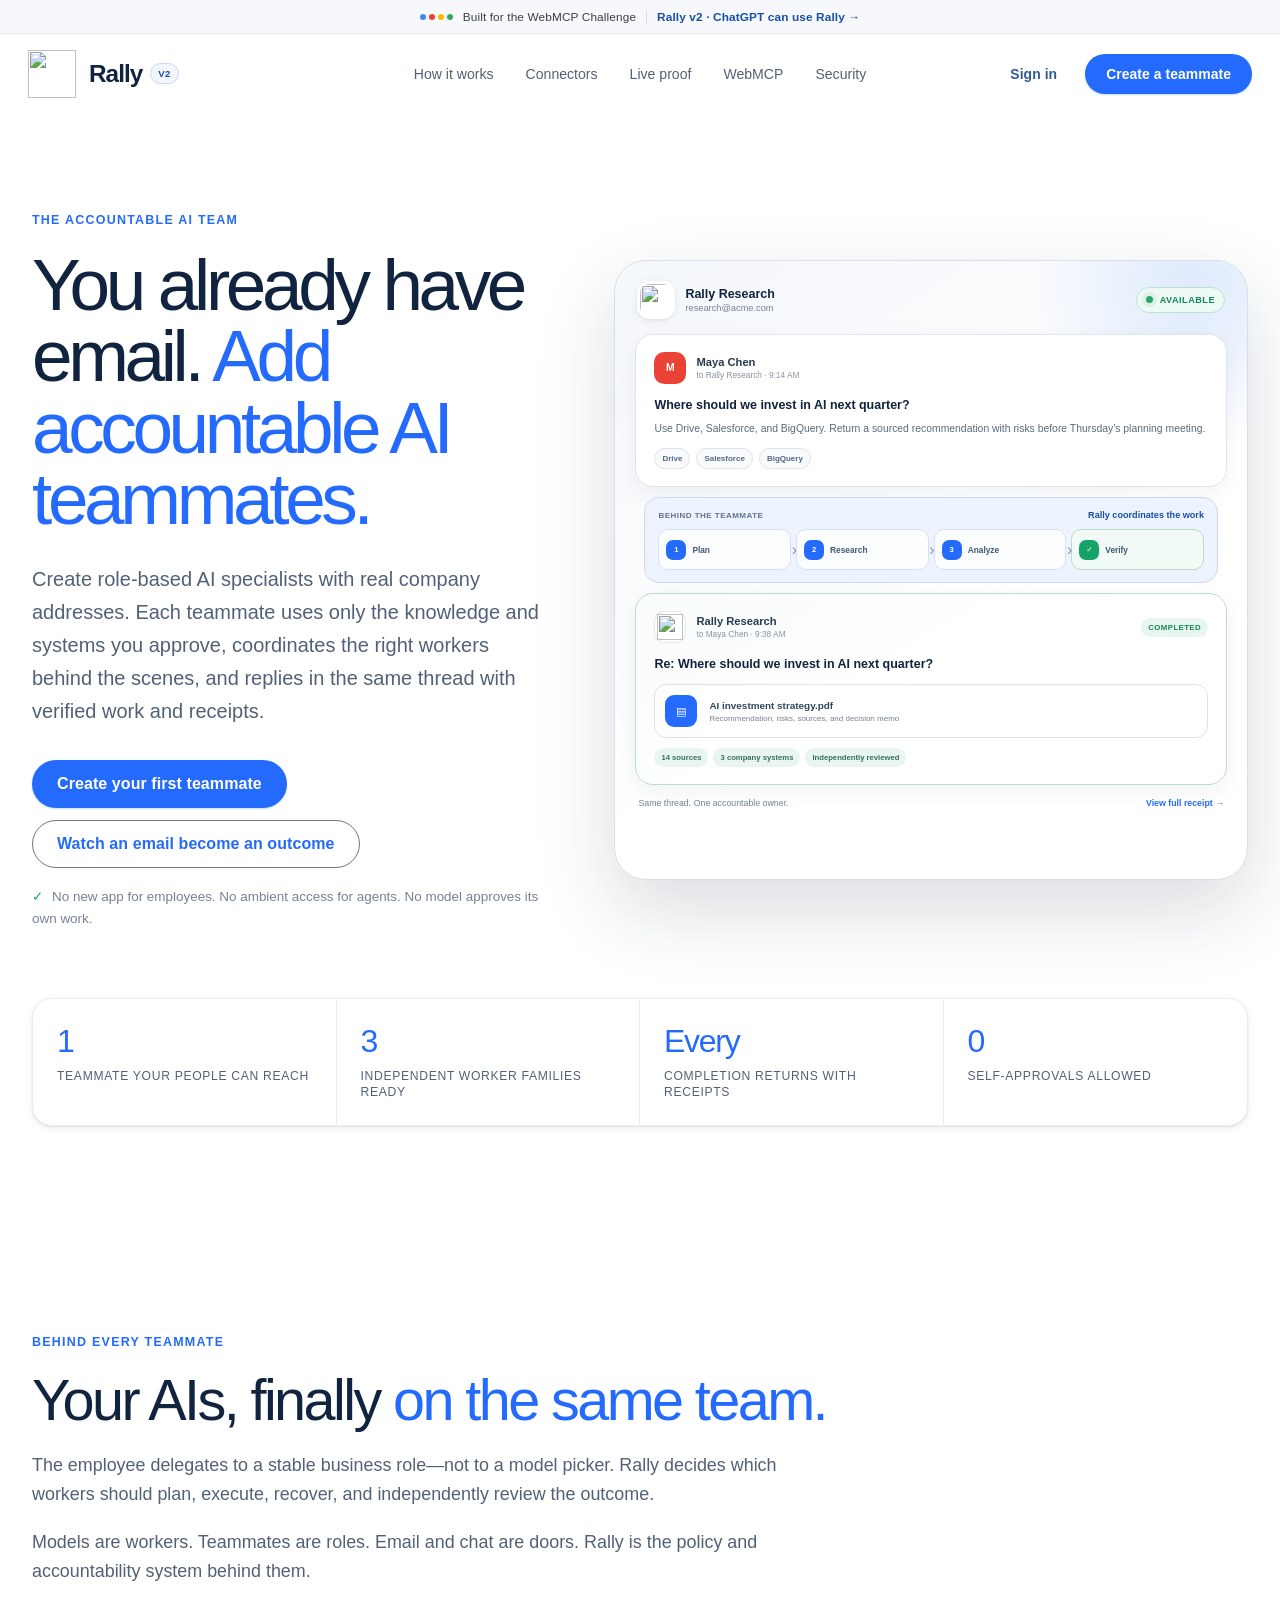
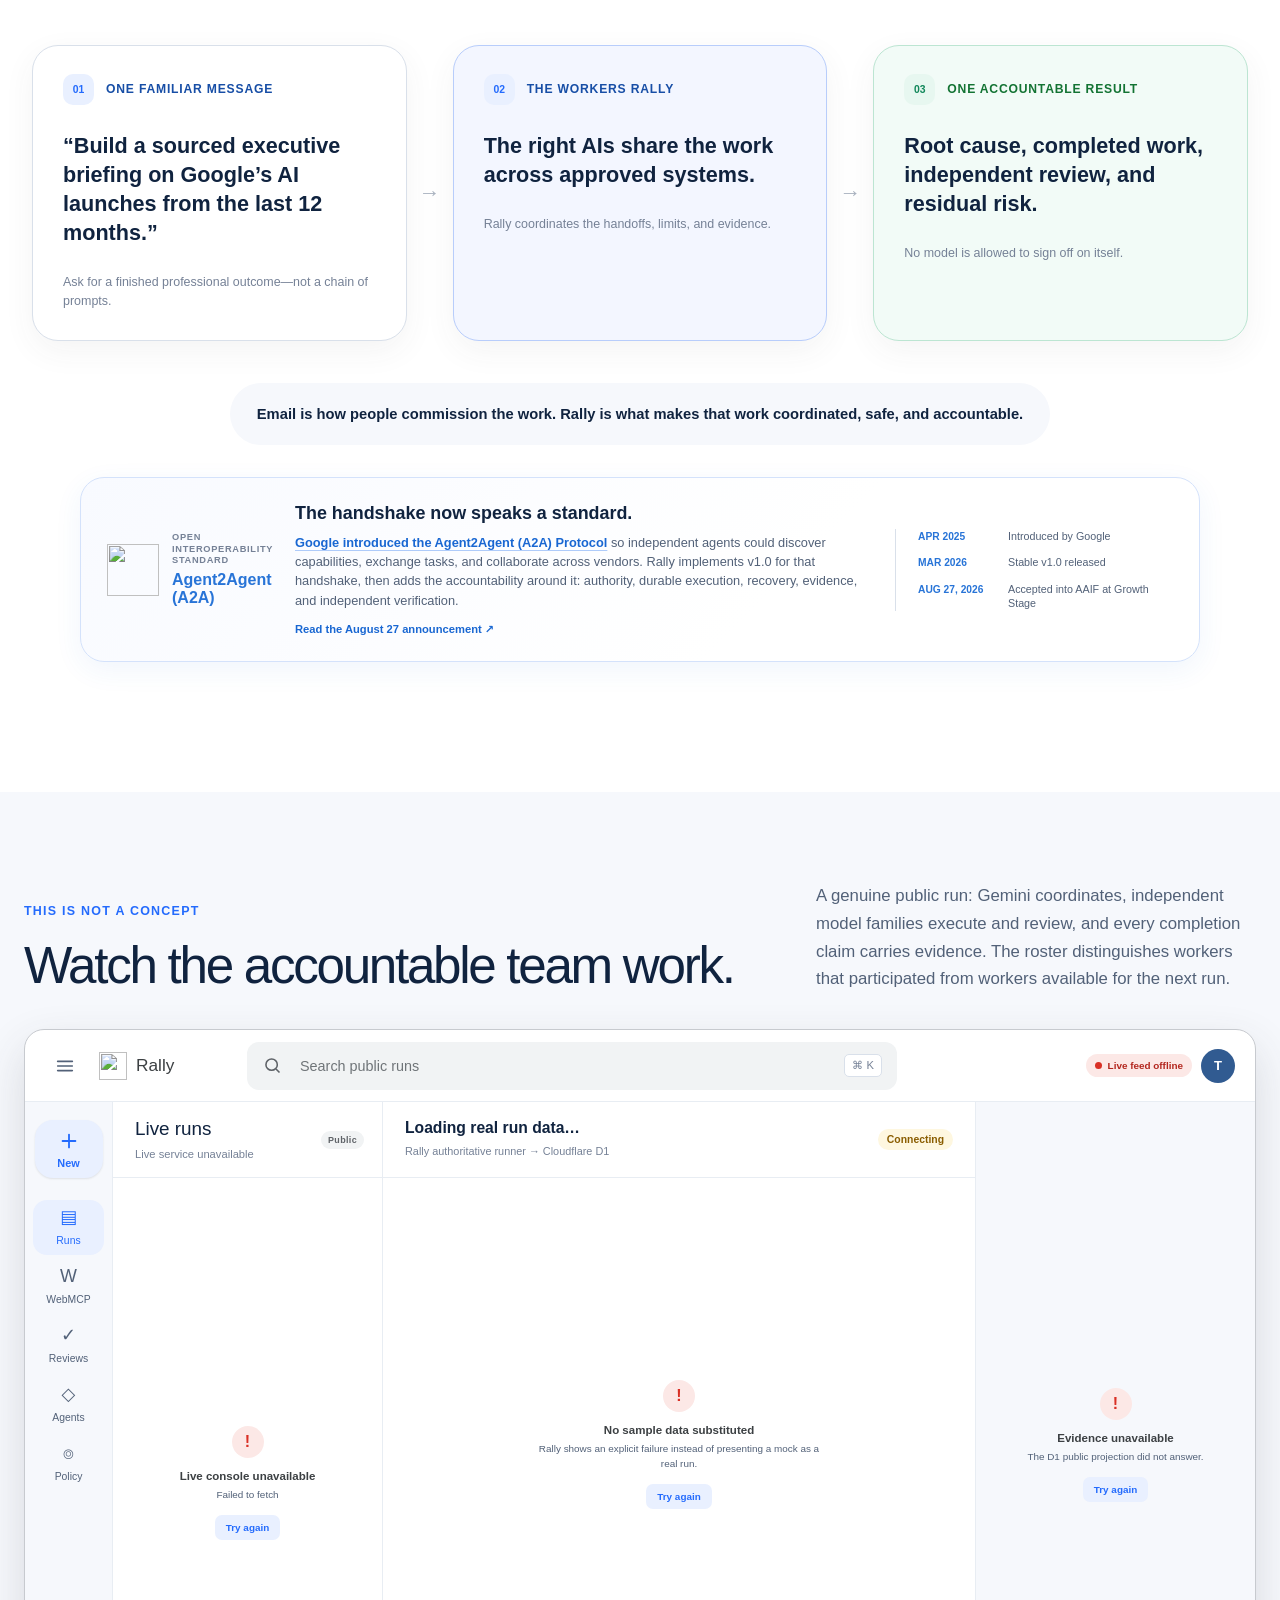
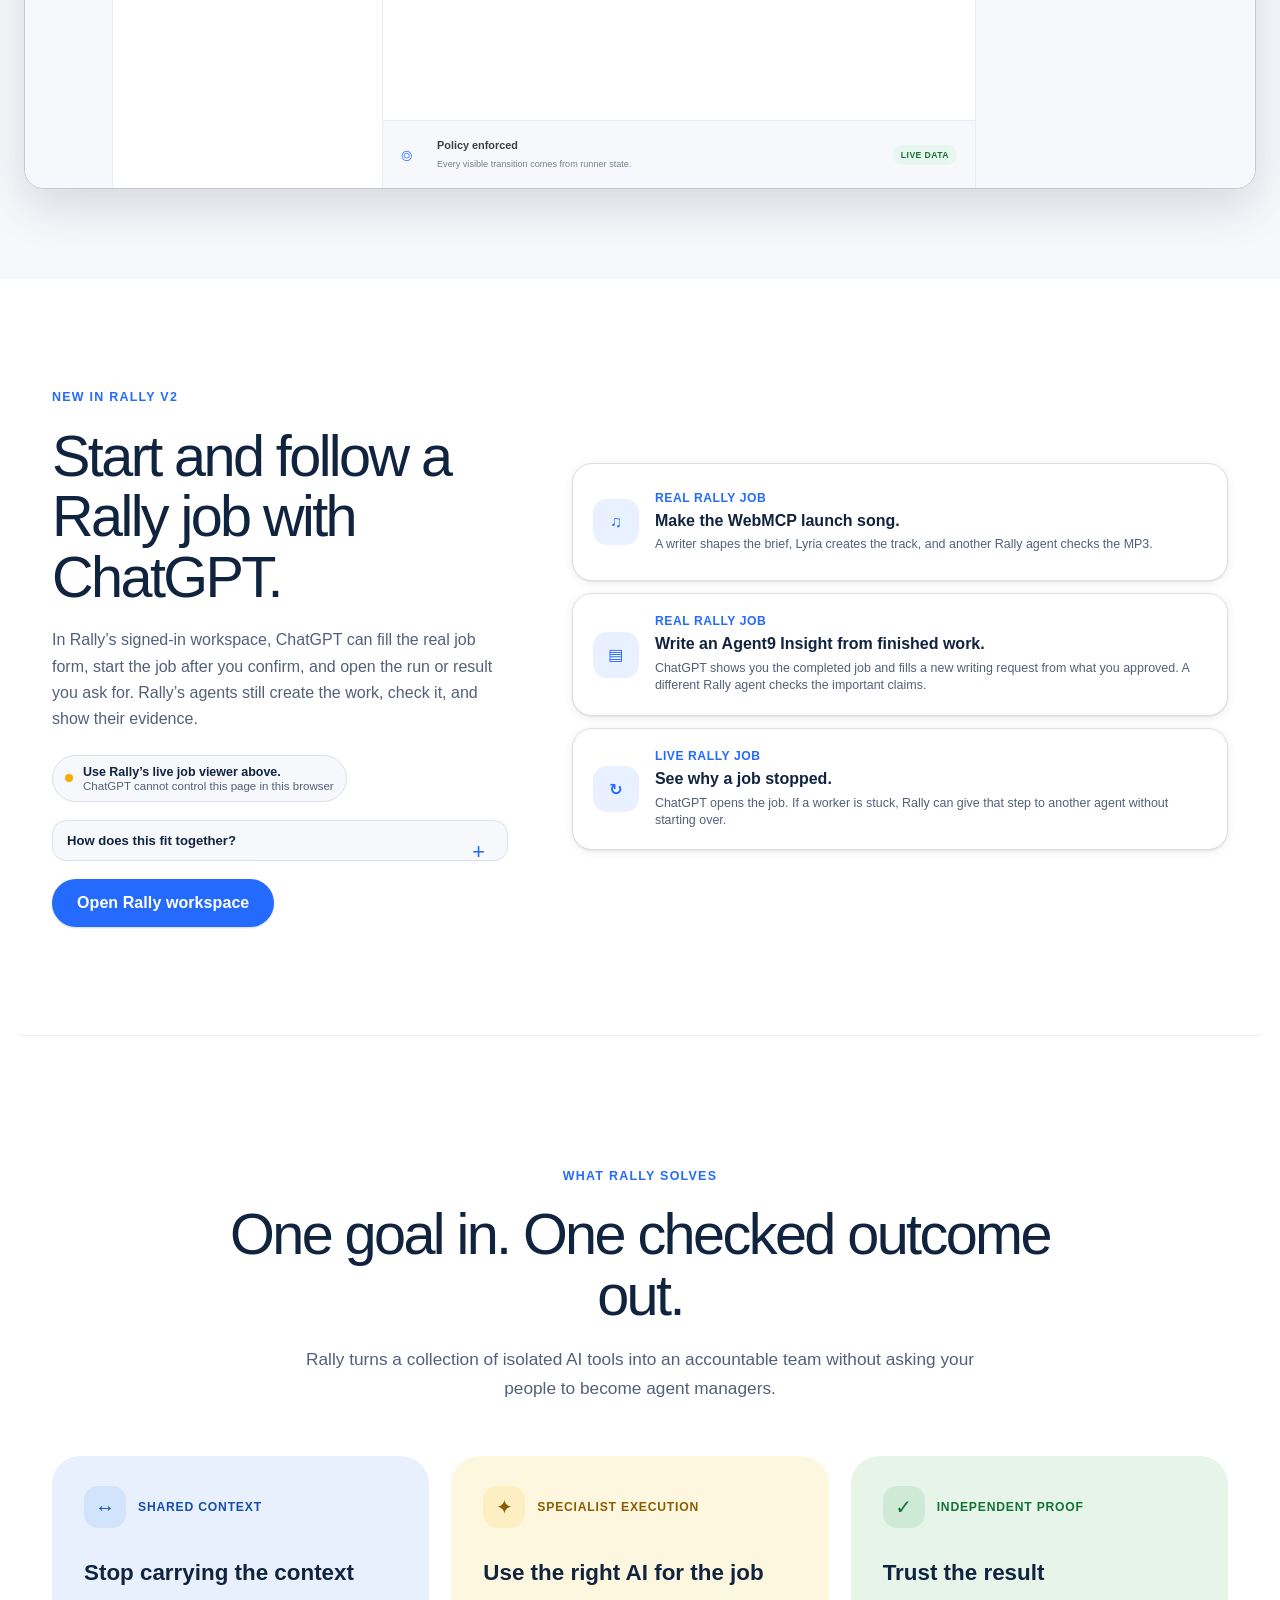
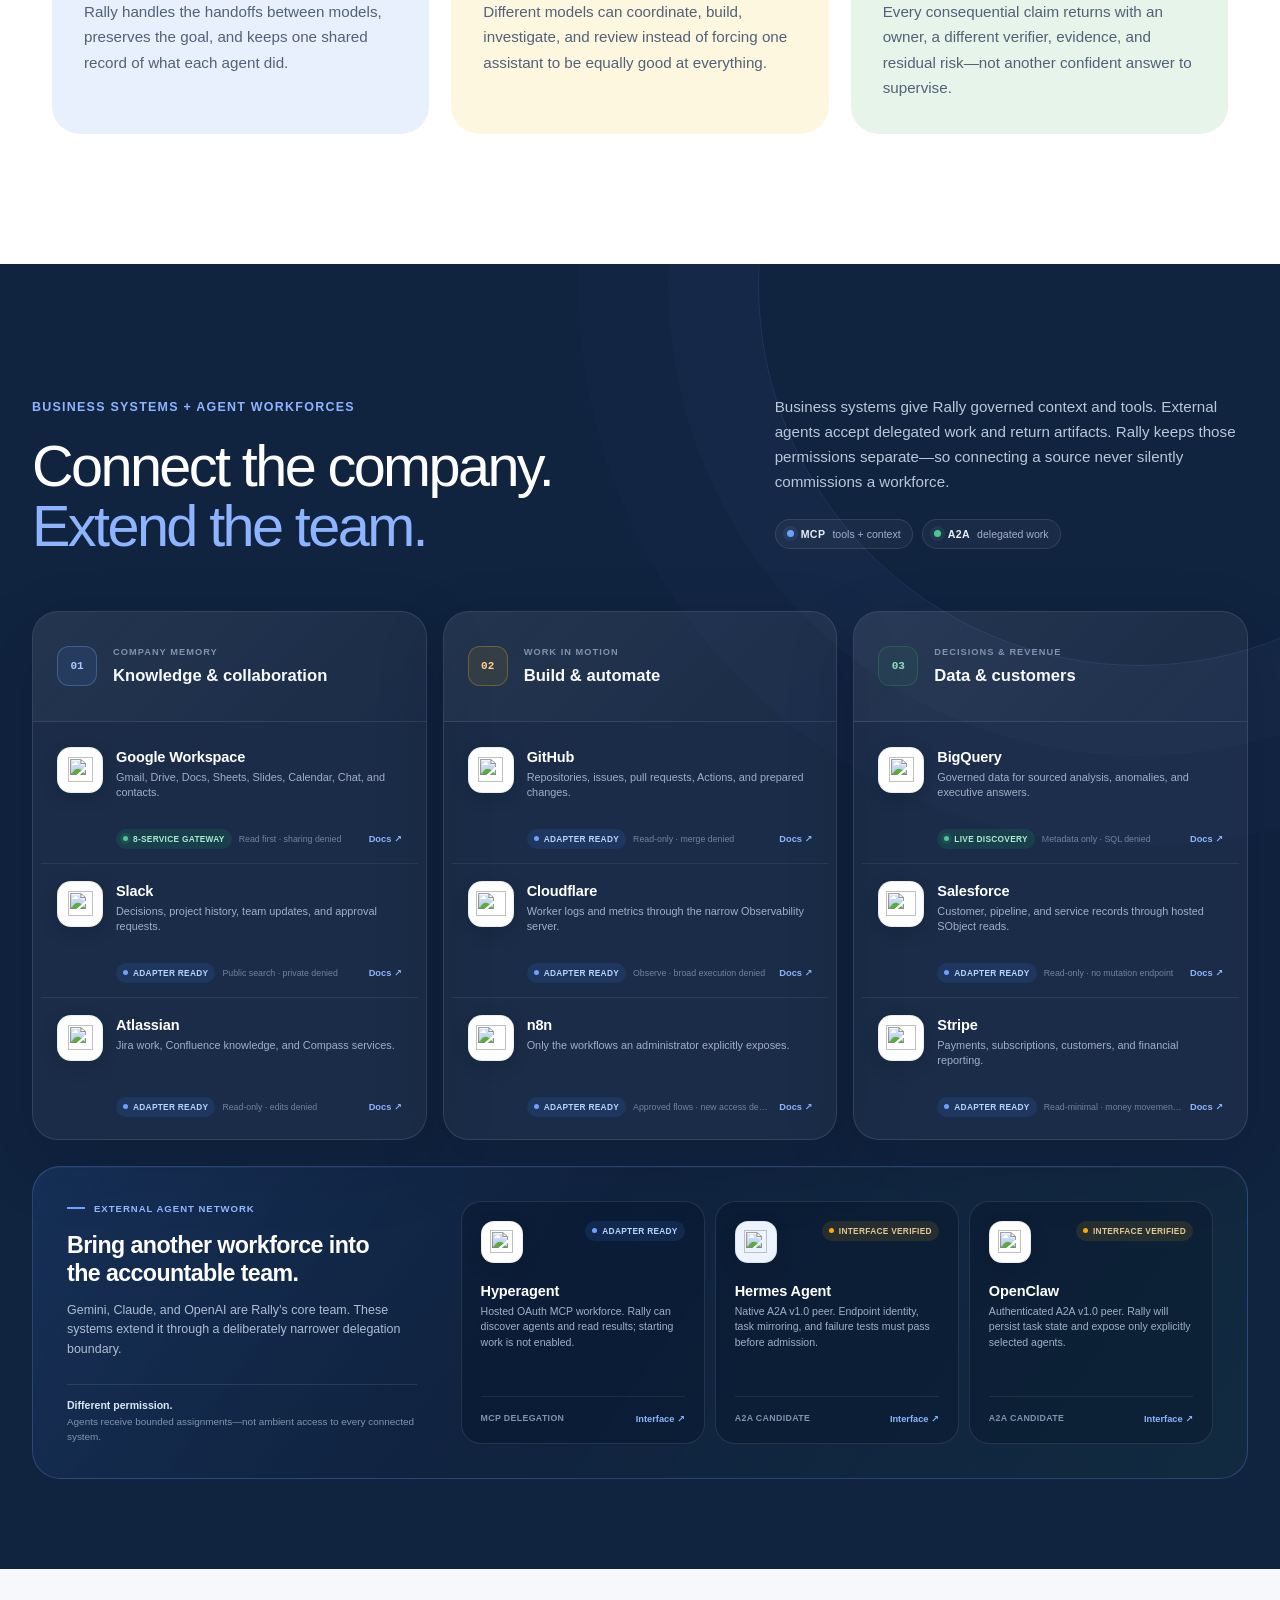
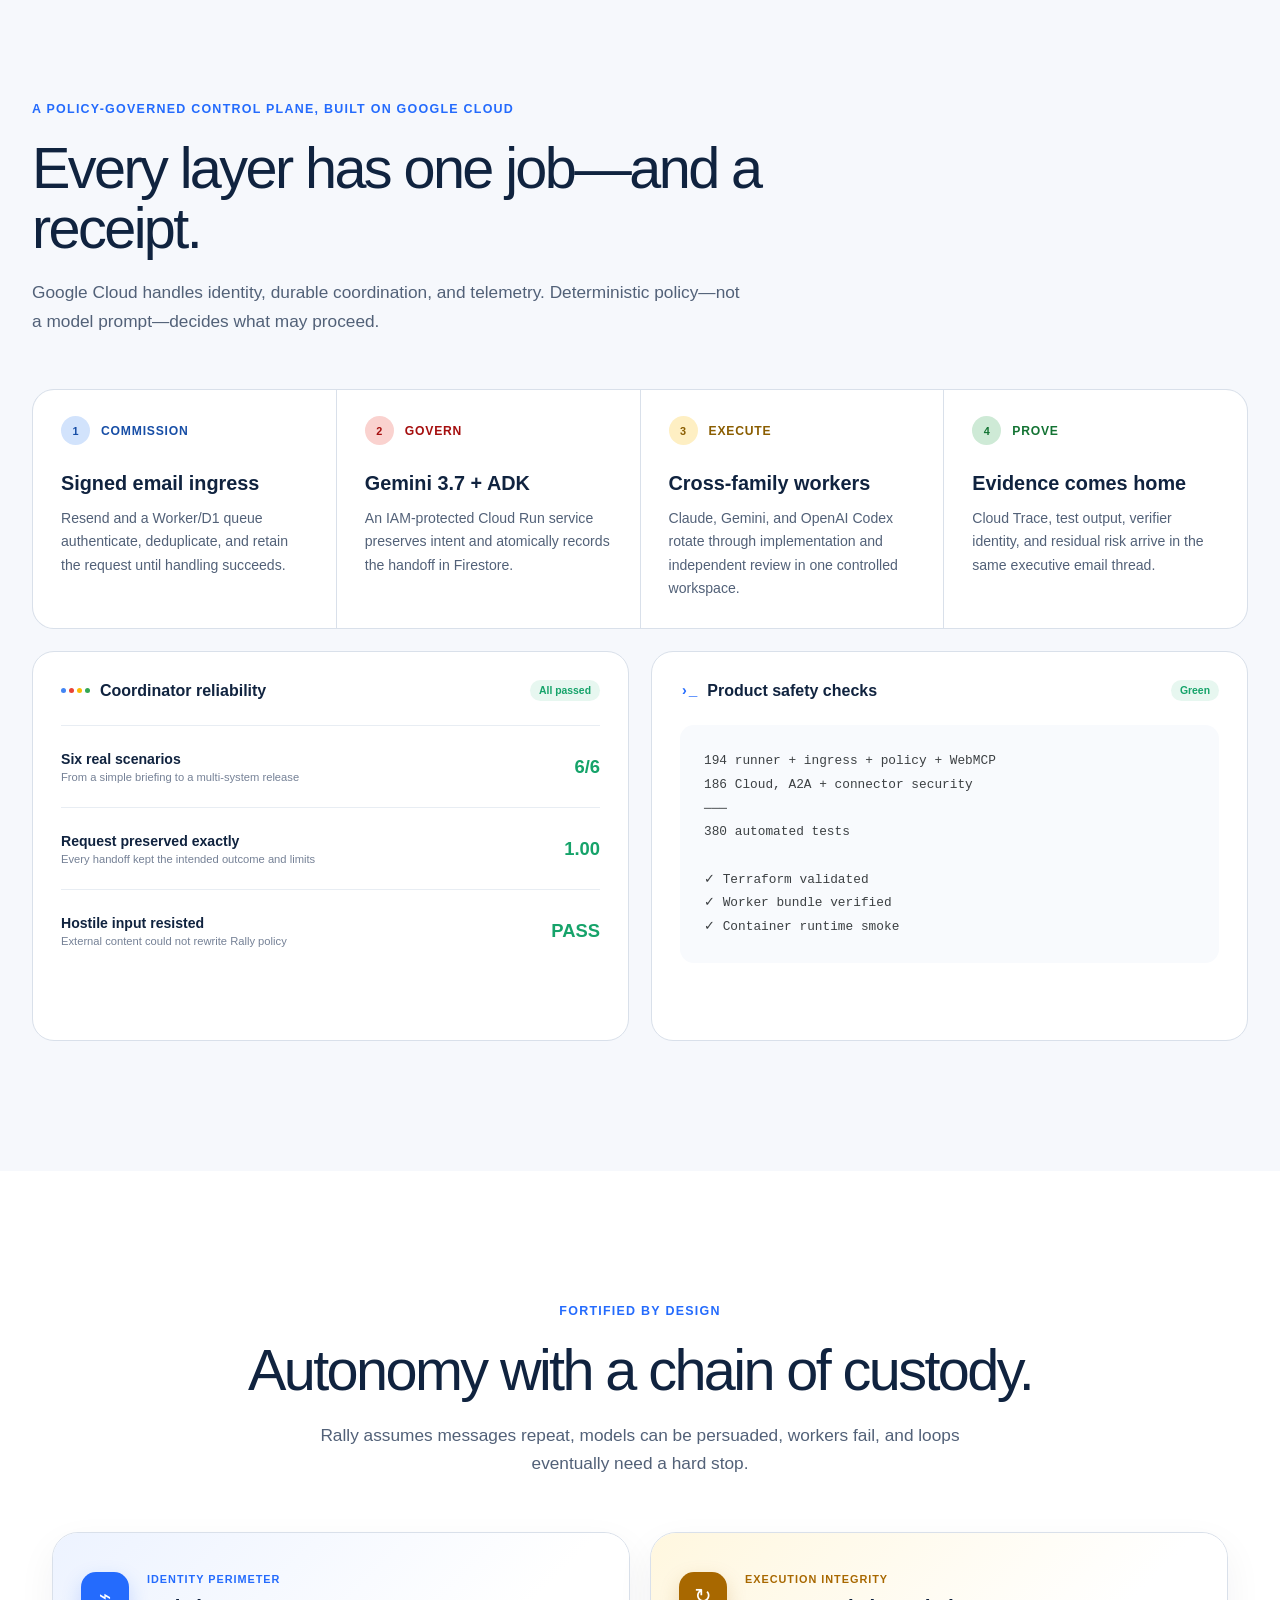
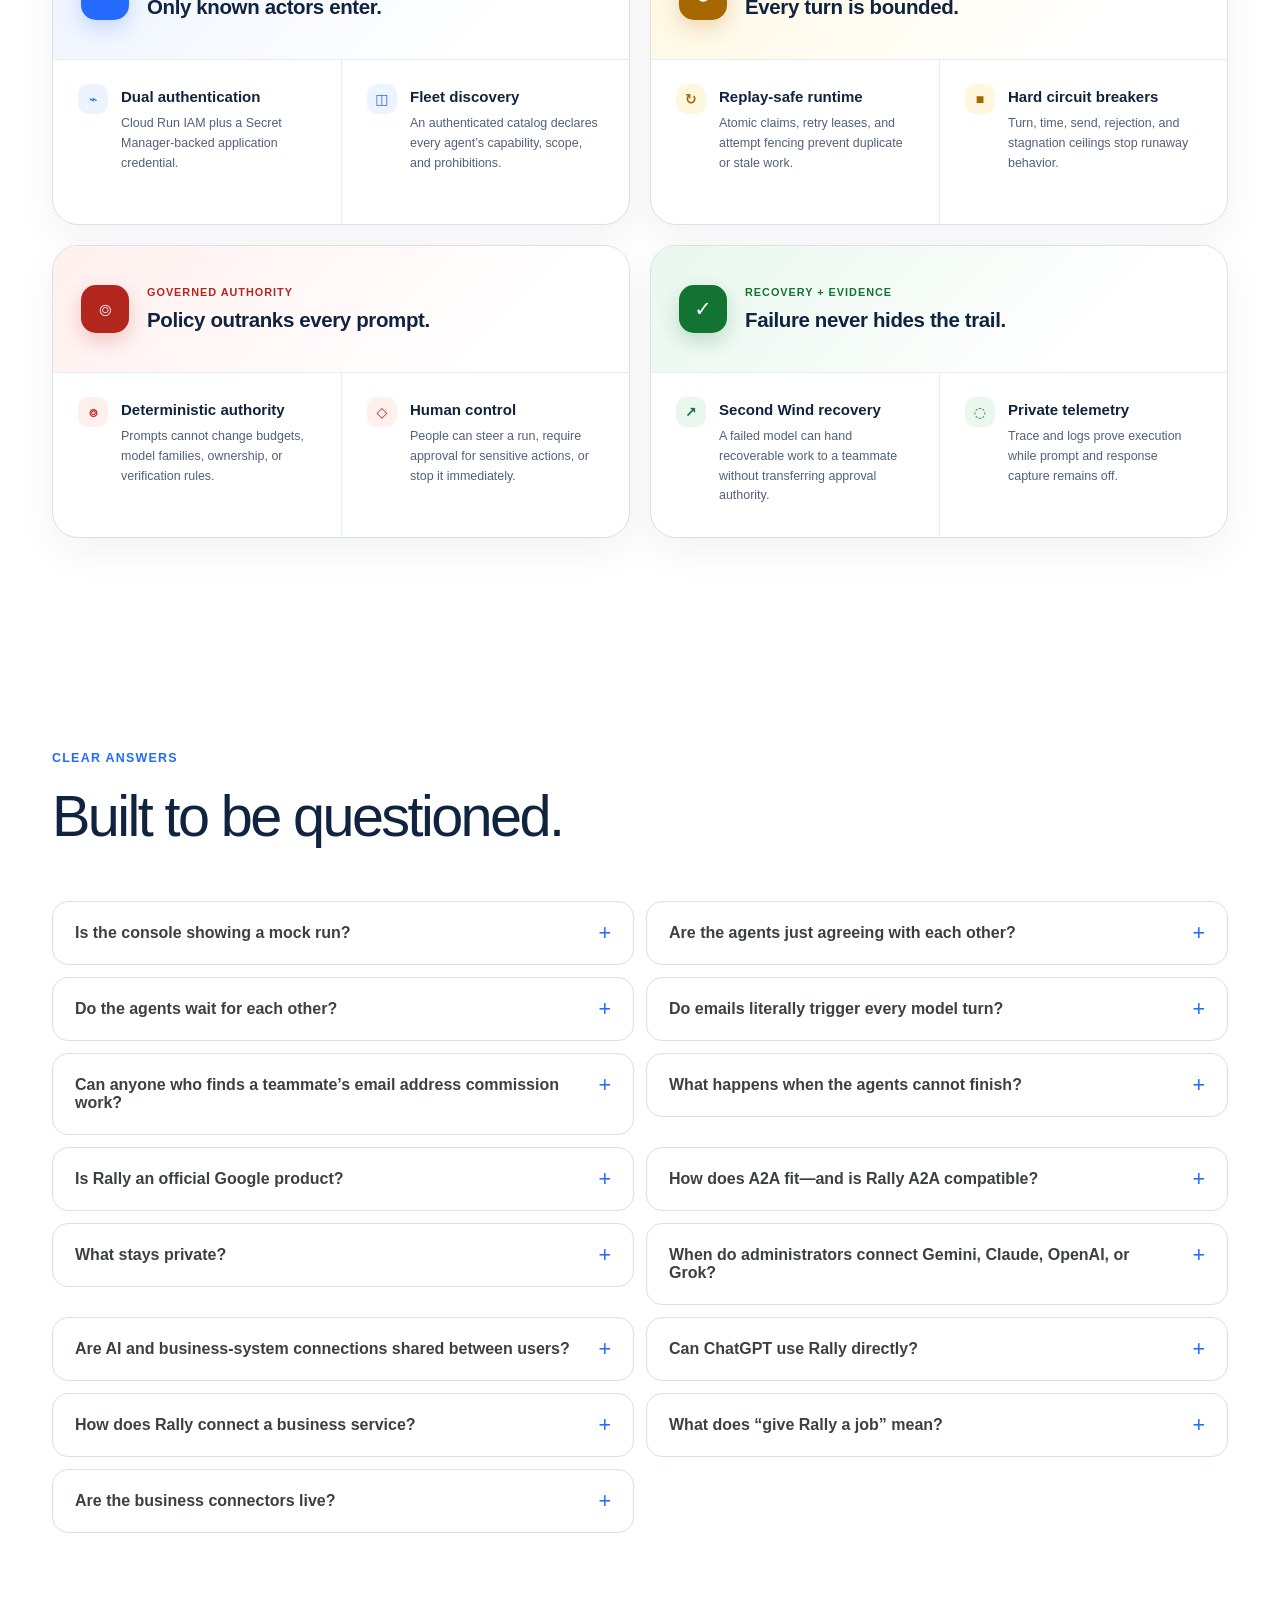
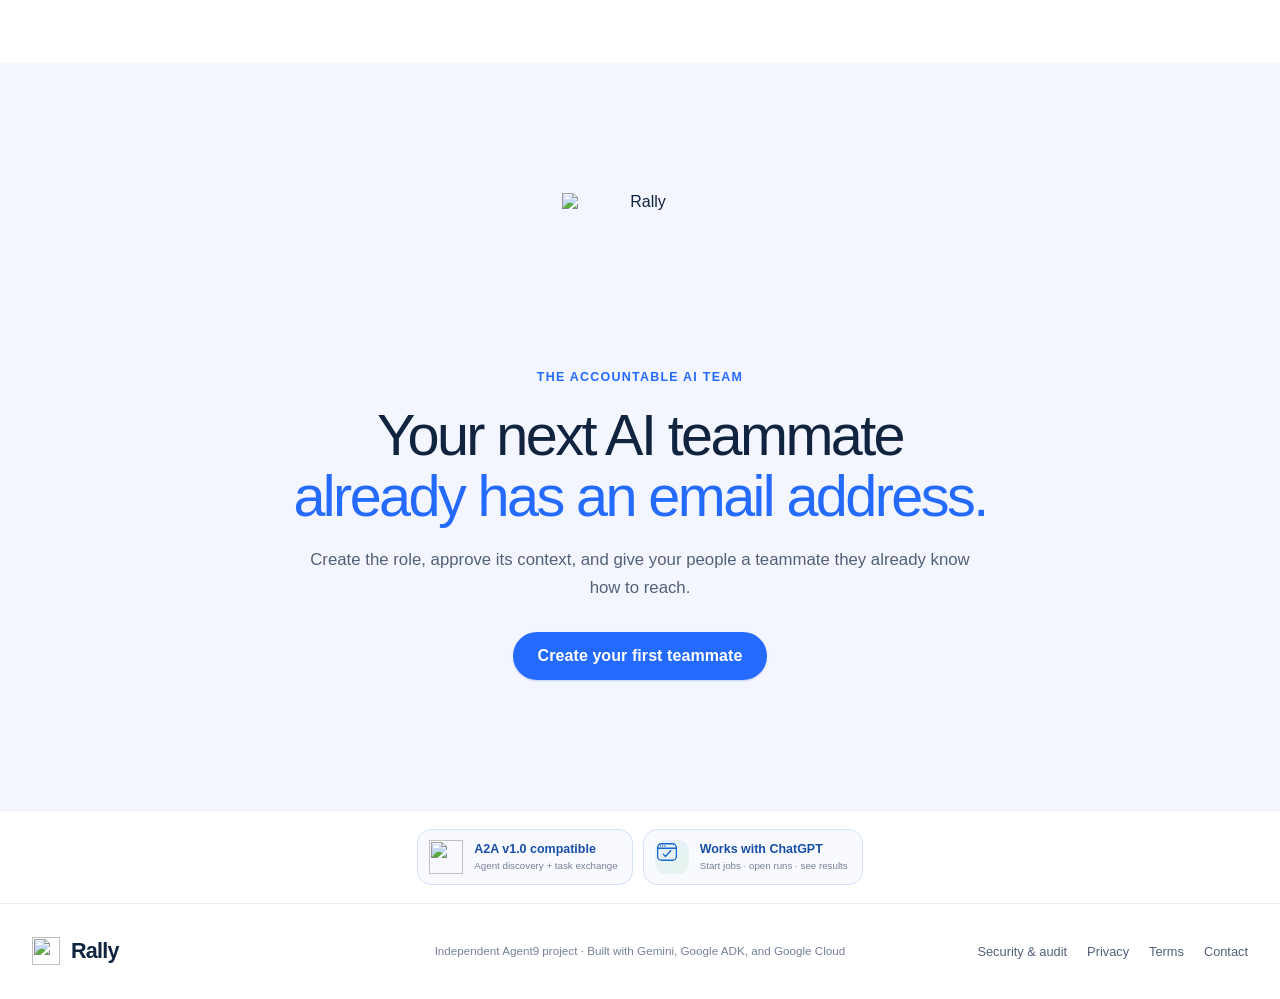
==== commit f30fff6b: "Make WebMCP start real Rally agent jobs" ====
--- a/site/index.html
+++ b/site/index.html
@@ -4,19 +4,19 @@
     <meta charset="utf-8">
     <meta name="viewport" content="width=device-width, initial-scale=1">
     <title>Rally v2 — Accountable AI teammates, now WebMCP-ready</title>
-    <meta name="description" content="Give your company accountable AI teammates employees can email like coworkers. Rally v2 adds bounded WebMCP tools so browser agents and people can stage and review the same visible work.">
+    <meta name="description" content="Give your company accountable AI teammates employees can email like coworkers. Rally v2 lets ChatGPT start and follow real Rally jobs from the signed-in workspace.">
     <meta property="og:title" content="Rally v2 — Accountable AI teammates, now WebMCP-ready.">
-    <meta property="og:description" content="Email an accountable AI teammate, or work beside a browser agent through seven bounded WebMCP tools. Rally keeps consequential actions human-approved and receipted.">
+    <meta property="og:description" content="Email an accountable AI teammate, or use ChatGPT in Rally’s workspace to start a job, follow its agents, and open the result.">
     <meta property="og:type" content="website">
-    <meta property="og:url" content="https://rally-webmcp.pages.dev/">
-    <meta property="og:image" content="https://rally-webmcp.pages.dev/og-card.png">
+    <meta property="og:url" content="https://rally.agent9.dev/v2/">
+    <meta property="og:image" content="https://rally.agent9.dev/v2/og-card.png">
     <meta property="og:image:width" content="1200">
     <meta property="og:image:height" content="630">
     <meta property="og:image:alt" content="Rally: accountable AI teammates, where work already happens.">
     <meta name="twitter:card" content="summary_large_image">
     <meta name="theme-color" content="#ffffff">
     <meta name="rally-console-api" content="https://rally.agent9.dev/v1/console">
-    <link rel="canonical" href="https://rally-webmcp.pages.dev/">
+    <link rel="canonical" href="https://rally.agent9.dev/v2/">
     <link rel="icon" href="rally-symbol.png" type="image/png">
     <link rel="stylesheet" href="styles.css?v=20260901a">
   </head>
@@ -27,7 +27,7 @@
       <span class="google-dots" aria-hidden="true"><i></i><i></i><i></i><i></i></span>
       <span>Built for the WebMCP Challenge</span>
       <span class="event-separator" aria-hidden="true"></span>
-      <strong><button type="button" data-open-webmcp data-webmcp-open-workflow="song">Rally v2 · 7 bounded page tools →</button></strong>
+      <strong><a href="#webmcp">Rally v2 · ChatGPT can use Rally →</a></strong>
     </div>
 
     <header class="site-header" data-header>
@@ -176,7 +176,7 @@
               </button>
               <nav>
                 <a class="active" href="#demo"><span class="rail-icon">▤</span><span>Runs</span></a>
-                <button class="webmcp-rail-action" type="button" data-open-webmcp data-webmcp-open-workflow="song"><span class="rail-icon">W</span><span>WebMCP</span></button>
+                <a href="#webmcp"><span class="rail-icon">W</span><span>WebMCP</span></a>
                 <a href="#proof"><span class="rail-icon">✓</span><span>Reviews</span></a>
                 <a href="#how"><span class="rail-icon">◇</span><span>Agents</span></a>
                 <a href="#trust"><span class="rail-icon">⌾</span><span>Policy</span></a>
@@ -216,27 +216,25 @@
       <section class="webmcp-sprint" id="webmcp" aria-labelledby="webmcp-title">
         <div class="webmcp-sprint-copy">
           <p class="eyebrow">New in Rally v2</p>
-          <h2 id="webmcp-title">Ask Rally on the page.</h2>
-          <p>A supported browser agent can now prepare real Rally work through named tools, place the result in fields you can inspect and change, then review your exact revision. It cannot generate, publish, connect, or approve on your behalf.</p>
-          <span class="webmcp-v2-runtime" data-webmcp-v2-status role="status" aria-live="polite"><i></i><span><b>Checking WebMCP</b><small>Every task still works from the page controls</small></span></span>
-          <p class="webmcp-sprint-boundary"><b>Clear protocol roles:</b> WebMCP shares this page with a browser agent. Rally's governed MCP gateway reaches approved business tools. A2A v1.0 carries bounded tasks to outside agents.</p>
-        </div>
-        <div class="webmcp-preset-grid" role="group" aria-label="Rally WebMCP task presets">
-          <button class="webmcp-preset" type="button" data-open-webmcp data-webmcp-open-workflow="song">
+          <h2 id="webmcp-title">Start and follow a Rally job with ChatGPT.</h2>
+          <p>In Rally’s signed-in workspace, ChatGPT can fill the real job form, start the job after you confirm, and open the run or result you ask for. Rally’s agents still create the work, check it, and show their evidence.</p>
+          <span class="webmcp-v2-runtime" data-webmcp-v2-status role="status" aria-live="polite"><i></i><span><b>Checking this browser</b><small>The live Rally workspace also works without ChatGPT</small></span></span>
+          <details class="webmcp-plain-explainer"><summary>How does this fit together?</summary><p>WebMCP lets ChatGPT use Rally’s page. Rally’s own agents do the work. Services such as n8n, GitHub, and Cloudflare are tools those agents may use only after you connect them.</p></details>
+          <a class="button button-primary webmcp-workspace-cta" href="admin/?view=work">Open Rally workspace</a>
+        </div>
+        <div class="webmcp-preset-grid" aria-label="Rally job examples">
+          <article class="webmcp-preset">
             <span class="webmcp-preset-icon" aria-hidden="true">♫</span>
-            <span><small>Original song</small><b>Commission the WebMCP story with Lyria.</b><em>Stage a visible brief · no audio generated</em></span>
-            <span aria-hidden="true">→</span>
-          </button>
-          <button class="webmcp-preset" type="button" data-open-webmcp data-webmcp-open-workflow="insights">
+            <span><small>Real Rally job</small><b>Make the WebMCP launch song.</b><em>A writer shapes the brief, Lyria creates the track, and another Rally agent checks the MP3.</em></span>
+          </article>
+          <article class="webmcp-preset">
             <span class="webmcp-preset-icon" aria-hidden="true">▤</span>
-            <span><small>Insights draft</small><b>Prepare an Agent9 article beside the editor.</b><em>Human-approved n8n route · draft only</em></span>
-            <span aria-hidden="true">→</span>
-          </button>
-          <button class="webmcp-preset" type="button" data-open-webmcp data-webmcp-open-workflow="connector">
-            <span class="webmcp-preset-icon" aria-hidden="true">⌁</span>
-            <span><small>MCP onboarding</small><b>Plan one governed connector admission.</b><em>Allowlisted profile · no connection started</em></span>
-            <span aria-hidden="true">→</span>
-          </button>
+            <span><small>Real Rally job</small><b>Write an Agent9 Insight from finished work.</b><em>ChatGPT shows you the completed job and fills a new writing request from what you approved. A different Rally agent checks the important claims.</em></span>
+          </article>
+          <article class="webmcp-preset">
+            <span class="webmcp-preset-icon" aria-hidden="true">↻</span>
+            <span><small>Live Rally job</small><b>See why a job stopped.</b><em>ChatGPT opens the job. If a worker is stuck, Rally can give that step to another agent without starting over.</em></span>
+          </article>
         </div>
       </section>
 
@@ -405,8 +403,8 @@
           <details><summary>What stays private?</summary><p>Commissioner identity, worktree paths, mail IDs, raw prompts, credentials, and cloud request keys never enter the public console record.</p></details>
           <details><summary>When do administrators connect Gemini, Claude, OpenAI, or Grok?</summary><p>AI workforce authorization is separate from company systems. The current pilot uses provider-approved identities on its controlled execution host. The self-service design starts each provider’s official OAuth or device-code flow on a user-bound host, with an existing API key offered as an alternative route. Rally never asks for a consumer password or copies a browser session cookie.</p></details>
           <details><summary>Are AI and business-system connections shared between users?</summary><p>No. Model identities, company-system grants, and run authority are separate. Rally namespaces each user’s approved systems and tools, then freezes only the commissioned scope into that run.</p></details>
-          <details><summary>Can a browser agent use Rally directly?</summary><p>Yes. Rally exposes seven bounded WebMCP tools in supported browsers: search the public run index, inspect a verification record, prepare a governed job, stage an original Lyria song brief, stage an Agent9 Insights draft, stage governed MCP onboarding, and review the exact human-edited draft. The agent shares visible page state with you, but it cannot submit, generate, publish, connect, grant access, or bypass your decision.</p></details>
-          <details><summary>Can Rally connect a custom MCP server?</summary><p>Not through an arbitrary URL box. Custom remote MCP is a Labs path that must pass HTTPS and network admission, OAuth origin checks, bounded discovery, schema fingerprint review, exact tool policy, payload ceilings, and one-time approval for writes. WebMCP is complementary: Rally uses it for human-present browser collaboration, while asynchronous jobs continue through the governed server-side gateway.</p></details>
+          <details><summary>Can ChatGPT use Rally directly?</summary><p>Yes. In Rally’s signed-in workspace, ChatGPT can fill the real job form, start it after confirmation, find your jobs, open a run, and take you to a connection. Rally’s agents—not ChatGPT—still perform and check the work.</p></details>
+          <details><summary>How does Rally connect a business service?</summary><p>Open Connections and choose a supported service such as n8n, GitHub, or Cloudflare. You complete the provider sign-in yourself. Rally tests the exact actions it may use before any agent receives access.</p></details>
           <details><summary>What does “give Rally a job” mean?</summary><p>Ask for a finished professional outcome—such as a sourced market briefing, an executive presentation, a customer-risk review, or a launch plan—then grant only the sources, limits, and approval rules that outcome needs.</p></details>
           <details><summary>Are the business connectors live?</summary><p>The governed gateway and all ten provider adapters are implemented. BigQuery has completed a real authenticated handshake with Google’s official MCP endpoint and discovered six tools. The other accounts are intentionally shown as disconnected until each user completes provider setup, authentication, live discovery, and an exact safe preset. Rally never turns “adapter exists” into “customer account connected.”</p></details>
         </div>
@@ -423,7 +421,7 @@
         </a>
         <a class="webmcp-trust-badge" href="https://github.com/webmachinelearning/webmcp">
           <span class="webmcp-mark" aria-hidden="true"><svg viewBox="0 0 32 32"><rect x="3.5" y="5" width="25" height="22" rx="5"/><path d="M4 11h24M10 8h.1M7 8h.1M13 8h.1M11 19l3 3 7-8"/></svg></span>
-          <span><b>WebMCP enabled</b><small>7 browser tools · human-confirmed</small></span>
+          <span><b>Works with ChatGPT</b><small>Start jobs · open runs · see results</small></span>
         </a>
       </div>
     </aside>
@@ -442,24 +440,6 @@
       <div class="setup-tabs" role="tablist" aria-label="Launch options"><button class="is-active" type="button" role="tab" aria-selected="true" data-setup-tab="managed">Managed setup</button><button type="button" role="tab" aria-selected="false" data-setup-tab="self">Self-hosted</button></div>
       <section class="setup-panel is-active" data-setup-panel="managed">
         <div class="setup-promise"><b>Start with email. Connections are optional.</b><span>Commission useful work from the request and attachments now, then add approved company context whenever you are ready.</span></div>
-        <div class="webmcp-ready" data-webmcp-status><span>WebMCP agent-ready</span><p>Your browser agent can prepare this visible draft with you. It cannot send, submit, or widen authority.</p></div>
-        <section class="webmcp-task-receipt" data-webmcp-task-receipt hidden aria-live="polite">
-          <header>
-            <div><span class="webmcp-task-mark" aria-hidden="true">♫</span><div><p>Shared creative task</p><h3 data-webmcp-task-title>Lyria challenge song staged</h3></div></div>
-            <span class="webmcp-task-state" data-webmcp-task-state>Awaiting review</span>
-          </header>
-          <div class="webmcp-task-facts">
-            <div><span>Generator</span><b data-webmcp-task-model>Lyria 3 Pro</b></div>
-            <div><span>Artifact</span><b data-webmcp-task-artifact>Original MP3 song</b></div>
-            <div><span>Authority</span><b>Human confirmation</b></div>
-            <div><span>Approval</span><b>Different model family</b></div>
-          </div>
-          <div class="webmcp-collaboration-trace">
-            <header><b>WebMCP collaboration trail</b><span>Page-local · no browser history</span></header>
-            <ol data-webmcp-trace></ol>
-          </div>
-          <p data-webmcp-task-note>The agent prepared this brief beside you. Edit the outcome below, then ask it to review the visible task before you decide whether to commission it.</p>
-        </section>
         <div class="job-draft-fields" data-job-draft>
           <label><span>Company</span><input type="text" maxlength="120" autocomplete="organization" placeholder="Your company" data-job-company></label>
           <label><span>Team</span><input type="text" maxlength="120" autocomplete="organization-title" placeholder="Team or function" data-job-team></label>
@@ -482,88 +462,6 @@
       </section>
     </dialog>
 
-    <dialog class="webmcp-work-dialog" data-webmcp-dialog aria-labelledby="webmcp-dialog-title">
-      <button class="dialog-close" type="button" data-close-webmcp aria-label="Close browser task">×</button>
-      <div class="webmcp-dialog-heading">
-        <img class="brand-mark large" src="rally-symbol.png" alt="">
-        <div>
-          <p class="eyebrow">Rally v2 · browser task</p>
-          <h2 id="webmcp-dialog-title">Prepare the work together.</h2>
-          <p>Rally gives the browser agent named actions and gives you the editable result. Staging and review stay on this page; every external effect remains a separate human decision.</p>
-        </div>
-      </div>
-      <div class="webmcp-dialog-tabs" role="tablist" aria-label="Rally WebMCP task presets">
-        <button class="is-active" id="webmcp-song-tab" type="button" role="tab" aria-selected="true" aria-controls="webmcp-song-panel" tabindex="0" data-webmcp-workflow="song"><span aria-hidden="true">♫</span><span><b>Original song</b><small>Lyria brief</small></span></button>
-        <button id="webmcp-insights-tab" type="button" role="tab" aria-selected="false" aria-controls="webmcp-insights-panel" tabindex="-1" data-webmcp-workflow="insights"><span aria-hidden="true">▤</span><span><b>Insights draft</b><small>EmDash route</small></span></button>
-        <button id="webmcp-connector-tab" type="button" role="tab" aria-selected="false" aria-controls="webmcp-connector-panel" tabindex="-1" data-webmcp-workflow="connector"><span aria-hidden="true">⌁</span><span><b>MCP onboarding</b><small>Gateway plan</small></span></button>
-      </div>
-      <div class="webmcp-dialog-layout">
-        <div class="webmcp-v2-stage">
-          <div class="webmcp-turn-strip" aria-label="Browser collaboration sequence"><span><i>1</i> Agent stages</span><b aria-hidden="true">→</b><span><i>2</i> Human edits</span><b aria-hidden="true">→</b><span><i>3</i> Agent reviews</span><b aria-hidden="true">→</b><span><i>4</i> Human decides</span></div>
-        <section class="webmcp-workflow-panel" id="webmcp-song-panel" role="tabpanel" aria-labelledby="webmcp-song-tab" data-webmcp-panel="song">
-          <header class="webmcp-panel-heading"><div><p>Showcase 01 · Google Lyria 3 Pro</p><h3>Tell WebMCP's story in an original song.</h3><span>Warm West Coast storytelling, exact protocol roles, and a chorus built around visible human authority—without imitating any artist.</span></div><span class="status-chip review">Not generated</span></header>
-          <div class="webmcp-editor-grid">
-            <div class="webmcp-brief-fields">
-              <label for="webmcp-song-direction"><span>Story direction</span><small>20–600 characters</small></label>
-              <textarea id="webmcp-song-direction" rows="4" maxlength="600" data-webmcp-song-direction data-webmcp-track="song" data-webmcp-field-label="song direction">A browser agent and a person build the launch together on one visible page: Rally prepares each move, the person reshapes the story, and nothing crosses the line until they say so.</textarea>
-              <label for="webmcp-song-hook"><span>Original hook seed</span><small>Optional</small></label>
-              <input id="webmcp-song-hook" type="text" maxlength="220" value="Same page, clear hands — Rally the work, I make the call." data-webmcp-song-hook data-webmcp-track="song" data-webmcp-field-label="song hook">
-              <div class="webmcp-inline-fields">
-                <label for="webmcp-song-style"><span>Style</span><select id="webmcp-song-style" data-webmcp-song-style data-webmcp-track="song" data-webmcp-field-label="song style"><option value="west-coast-storytelling" selected>West Coast story</option><option value="soulful-hip-hop">Soulful hip-hop</option><option value="electro-soul">Electro-soul</option><option value="electro-funk">Electro-funk</option><option value="indie-electronic">Indie electronic</option><option value="cinematic-pop">Cinematic pop</option></select></label>
-                <label for="webmcp-song-duration"><span>Length</span><select id="webmcp-song-duration" data-webmcp-song-duration data-webmcp-track="song" data-webmcp-field-label="song length"><option value="60">60 sec</option><option value="72" selected>72 sec</option><option value="84">84 sec</option><option value="90">90 sec</option></select></label>
-              </div>
-              <div class="webmcp-form-actions"><button class="button button-primary button-small" type="button" data-webmcp-stage="song">Stage Lyria brief</button><button class="button button-outline button-small" type="button" data-webmcp-review="song">Review visible draft</button></div>
-            </div>
-            <div class="webmcp-artifact-editor"><div><label for="webmcp-song-brief">Human-editable commission</label><span>UNTRUSTED PAGE CONTENT</span></div><textarea id="webmcp-song-brief" rows="18" maxlength="5000" data-webmcp-song-brief data-webmcp-track="song" data-webmcp-field-label="visible song brief">Stage this showcase to prepare the complete Lyria commission. No audio will be generated.</textarea></div>
-          </div>
-        </section>
-
-        <section class="webmcp-workflow-panel" id="webmcp-insights-panel" role="tabpanel" aria-labelledby="webmcp-insights-tab" data-webmcp-panel="insights" hidden>
-          <header class="webmcp-panel-heading"><div><p>Showcase 02 · Agent9 Insights</p><h3>Draft beside the editor. Never silently publish.</h3><span>After a separate human approval, Rally may use one allowlisted n8n MCP workflow to create an EmDash <code>journal</code> draft on Cloudflare Workers + D1.</span></div><span class="status-chip review">Not published</span></header>
-          <div class="webmcp-route-strip" aria-label="Future human-approved article route"><span><b>WebMCP</b><small>visible draft</small></span><i>→</i><span><b>Human</b><small>explicit approval</small></span><i>→</i><span><b>Rally + n8n MCP</b><small>allowlisted workflow</small></span><i>→</i><span><b>EmDash journal</b><small>draft only</small></span></div>
-          <div class="webmcp-editor-grid">
-            <div class="webmcp-brief-fields">
-              <label for="webmcp-insights-angle"><span>Editorial angle</span><small>20–360 characters</small></label>
-              <textarea id="webmcp-insights-angle" rows="4" maxlength="360" data-webmcp-insights-angle data-webmcp-track="insights" data-webmcp-field-label="article angle">Why the best browser-agent interface is a page where the person can inspect, revise, and approve the same semantic work the agent sees.</textarea>
-              <label for="webmcp-insights-audience"><span>Audience</span></label>
-              <select id="webmcp-insights-audience" data-webmcp-insights-audience data-webmcp-track="insights" data-webmcp-field-label="article audience"><option value="builders" selected>AI product builders</option><option value="operators">Business operators</option><option value="security-leaders">Security leaders</option></select>
-              <label for="webmcp-insights-closing"><span>Closing thought</span><small>Optional</small></label>
-              <input id="webmcp-insights-closing" type="text" maxlength="180" value="Put the agent's controls where the person can see them." data-webmcp-insights-closing data-webmcp-track="insights" data-webmcp-field-label="article closing thought">
-              <div class="webmcp-form-actions"><button class="button button-primary button-small" type="button" data-webmcp-stage="insights">Stage Insights draft</button><button class="button button-outline button-small" type="button" data-webmcp-review="insights">Review visible draft</button></div>
-            </div>
-            <div class="webmcp-artifact-editor webmcp-article-editor"><label for="webmcp-insights-title">Title</label><input id="webmcp-insights-title" type="text" maxlength="140" value="Waiting for a staged Agent9 Insight" data-webmcp-insights-title data-webmcp-track="insights" data-webmcp-field-label="article title"><label for="webmcp-insights-deck">Deck</label><textarea id="webmcp-insights-deck" rows="2" maxlength="280" data-webmcp-insights-deck data-webmcp-track="insights" data-webmcp-field-label="article deck">The staged summary will stay editable here.</textarea><div><label for="webmcp-insights-body">Human-editable article</label><span>NOT SENT TO EMDASH</span></div><textarea id="webmcp-insights-body" rows="13" maxlength="7000" data-webmcp-insights-body data-webmcp-track="insights" data-webmcp-field-label="article body">Stage this showcase to prepare the complete WebMCP article draft.</textarea></div>
-          </div>
-        </section>
-
-        <section class="webmcp-workflow-panel" id="webmcp-connector-panel" role="tabpanel" aria-labelledby="webmcp-connector-tab" data-webmcp-panel="connector" hidden>
-          <header class="webmcp-panel-heading"><div><p>Showcase 03 · Governed MCP gateway</p><h3>Onboard capability, not an arbitrary URL.</h3><span>WebMCP is the shared browser surface. Rally's server-side gateway separately governs MCP transport, credentials, discovery, tool policy, and execution.</span></div><span class="status-chip review">Not connected</span></header>
-          <div class="webmcp-boundary-note"><span>≠</span><p><b>WebMCP does not connect remote MCP servers.</b> It lets this page expose tools to a browser agent. Rally's gateway handles approved servers off the page.</p></div>
-          <div class="webmcp-editor-grid">
-            <div class="webmcp-brief-fields">
-              <label for="webmcp-connector-profile"><span>Allowlisted profile</span></label>
-              <select id="webmcp-connector-profile" data-webmcp-connector-profile data-webmcp-track="connector" data-webmcp-field-label="connector profile"><option value="n8n-agent9-insights" selected>n8n · Agent9 Insights</option><option value="cloudflare-observability">Cloudflare · observability</option><option value="github-repository">GitHub · repository reads</option><option value="google-workspace">Google Workspace · knowledge gateway</option></select>
-              <label for="webmcp-connector-access"><span>Proposed access</span></label>
-              <select id="webmcp-connector-access" data-webmcp-connector-access data-webmcp-track="connector" data-webmcp-field-label="connector access"><option value="read-only">Read only</option><option value="read-with-approved-writes" selected>Read + approved writes</option></select>
-              <label for="webmcp-connector-purpose"><span>Business purpose</span><small>20–280 characters</small></label>
-              <textarea id="webmcp-connector-purpose" rows="4" maxlength="280" data-webmcp-connector-purpose data-webmcp-track="connector" data-webmcp-field-label="connector purpose">Create one EmDash journal draft for a human-approved Agent9 Insights article through a fixed n8n workflow; never publish or widen its tools.</textarea>
-              <div class="webmcp-form-actions"><button class="button button-primary button-small" type="button" data-webmcp-stage="connector">Stage admission plan</button><button class="button button-outline button-small" type="button" data-webmcp-review="connector">Review visible plan</button></div>
-            </div>
-            <div class="webmcp-artifact-editor"><div><label for="webmcp-connector-plan">Human-editable admission plan</label><span>NOT A CONNECTION</span></div><textarea id="webmcp-connector-plan" rows="18" maxlength="5000" data-webmcp-connector-plan data-webmcp-track="connector" data-webmcp-field-label="connector plan">Stage this showcase to prepare the governed MCP admission plan. No discovery or authorization will start.</textarea></div>
-          </div>
-        </section>
-        </div>
-        <section class="webmcp-v2-receipt" aria-labelledby="webmcp-receipt-title" role="status" aria-live="polite" aria-atomic="false">
-          <header><div><p>Shared-state receipt</p><h3 id="webmcp-receipt-title" data-webmcp-studio-title>Nothing staged yet</h3></div><span data-webmcp-studio-state>Idle</span></header>
-          <div class="webmcp-receipt-summary"><span class="policy-icon">⌾</span><p data-webmcp-studio-summary>Choose a workflow. The browser agent or the page controls can prepare it without external side effects.</p></div>
-          <div class="webmcp-receipt-facts"><div><span>Workflow</span><b data-webmcp-studio-workflow>—</b></div><div><span>Destination</span><b data-webmcp-studio-destination>Page only</b></div><div><span>Authority</span><b>Human decision</b></div><div><span>External effects</span><b>false</b></div></div>
-          <div class="webmcp-review-checks"><header><b>Deterministic review</b><span>Untrusted content</span></header><ul data-webmcp-studio-checks><li><span>○</span> Awaiting a staged draft</li></ul></div>
-          <div class="webmcp-collaboration-trace webmcp-studio-trace"><header><b>Semantic collaboration trail</b><span>Page-local · ephemeral</span></header><ol data-webmcp-trace><li class="webmcp-trace-empty">Tool calls and committed field revisions appear here.</li></ol></div>
-          <div class="webmcp-effect-grid"><span>generated <b>false</b></span><span>transmitted <b>false</b></span><span>stored <b>false</b></span><span>published <b>false</b></span><span>connected <b>false</b></span></div>
-          <p class="webmcp-recording-note"><b>Not a browser recorder.</b> Rally sees its tool callbacks and its own field changes—not history, other tabs, screenshots, raw keystrokes, cookies, or credentials.</p>
-        </section>
-      </div>
-      <p class="webmcp-dialog-boundary"><b>WebMCP is the page interface—not a browser recorder or a remote MCP connection.</b> Rally records only its semantic tool calls and committed field revisions. It cannot see history, other tabs, screenshots, raw keystrokes, cookies, or credentials.</p>
-    </dialog>
 
     <script src="app.js?v=20260901a"></script>
   </body>
--- a/site/styles.css
+++ b/site/styles.css
@@ -62,8 +62,8 @@
   letter-spacing: .01em;
 }
 .event-bar strong { color: #174ea6; font-weight: 600; }
-.event-bar strong button { padding: 0; cursor: pointer; color: inherit; border: 0; background: transparent; font-size: inherit; font-weight: inherit; }
-.event-bar strong button:hover { text-decoration: underline; }
+.event-bar strong a { color: inherit; }
+.event-bar strong a:hover { text-decoration: underline; }
 .event-separator { width: 1px; height: 14px; background: var(--line); }
 .google-dots { display: inline-flex; align-items: center; gap: 3px; }
 .google-dots i { width: 6px; height: 6px; border-radius: 50%; background: #4285f4; }
@@ -731,40 +731,6 @@
 .setup-promise { display: grid; gap: 5px; margin-bottom: 24px; padding: 18px; border-radius: 14px; background: var(--blue-pale); }
 .setup-promise b { color: var(--blue); }
 .setup-promise span { color: var(--muted); font-size: .85rem; }
-.webmcp-ready { display: flex; align-items: center; gap: 12px; margin: -8px 0 20px; padding: 12px 14px; border: 1px solid #d4e2fb; border-radius: 13px; background: #f8faff; }
-.webmcp-ready > span { flex: none; padding: 5px 9px; color: #174ea6; border-radius: 999px; background: #e8f0fe; font-size: .65rem; font-weight: 700; letter-spacing: .02em; }
-.webmcp-ready p { margin: 0; color: var(--muted); font-size: .72rem; line-height: 1.45; }
-.webmcp-ready.is-connected { border-color: #b7dfc4; background: var(--green-soft); }
-.webmcp-ready.is-connected > span { color: #137333; background: #ceead6; }
-.webmcp-task-receipt { margin: -4px 0 20px; overflow: hidden; border: 1px solid #b7d4ff; border-radius: 16px; background: linear-gradient(145deg, #f8faff, #f5fbf7); box-shadow: 0 12px 30px rgba(36,107,253,.08); }
-.webmcp-task-receipt[hidden] { display: none; }
-.webmcp-task-receipt > header { min-height: 72px; display: flex; align-items: center; justify-content: space-between; gap: 18px; padding: 14px 16px; border-bottom: 1px solid #dce8fb; background: rgba(255,255,255,.7); }
-.webmcp-task-receipt > header > div { min-width: 0; display: flex; align-items: center; gap: 11px; }
-.webmcp-task-mark { width: 38px; height: 38px; display: grid; flex: none; place-items: center; color: #174ea6; border-radius: 12px; background: linear-gradient(145deg, #d2e3fc, #ceead6); font-size: 1rem; }
-.webmcp-task-receipt header p, .webmcp-task-receipt header h3 { margin: 0; }
-.webmcp-task-receipt header p { color: #5f7190; font-size: .56rem; font-weight: 750; letter-spacing: .09em; text-transform: uppercase; }
-.webmcp-task-receipt header h3 { margin-top: 3px; color: #20334f; font-size: .82rem; }
-.webmcp-task-state { flex: none; padding: 6px 9px; color: #8a5d00; border-radius: 999px; background: var(--yellow-soft); font-size: .58rem; font-weight: 750; letter-spacing: .035em; text-transform: uppercase; }
-.webmcp-task-state.is-ready { color: #137333; background: #ceead6; }
-.webmcp-task-state.needs-attention { color: #b3261e; background: #fce8e6; }
-.webmcp-task-facts { display: grid; grid-template-columns: repeat(4, 1fr); border-bottom: 1px solid #dce8fb; }
-.webmcp-task-facts > div { min-width: 0; padding: 12px 13px; }
-.webmcp-task-facts > div + div { border-left: 1px solid #dce8fb; }
-.webmcp-task-facts span, .webmcp-task-facts b { display: block; }
-.webmcp-task-facts span { color: #6e7e96; font-size: .53rem; font-weight: 650; letter-spacing: .055em; text-transform: uppercase; }
-.webmcp-task-facts b { margin-top: 4px; overflow: hidden; color: #334765; font-size: .65rem; text-overflow: ellipsis; white-space: nowrap; }
-.webmcp-collaboration-trace { padding: 12px 15px 14px; border-bottom: 1px solid #dce8fb; background: rgba(255,255,255,.46); }
-.webmcp-collaboration-trace > header { display: flex; align-items: center; justify-content: space-between; gap: 12px; }
-.webmcp-collaboration-trace > header b { color: #334765; font-size: .65rem; }
-.webmcp-collaboration-trace > header span { color: #77859a; font-size: .54rem; }
-.webmcp-collaboration-trace ol { display: grid; gap: 7px; margin: 10px 0 0; padding: 0; list-style: none; }
-.webmcp-trace-event { display: grid; grid-template-columns: 20px minmax(0, 1fr) auto; align-items: center; gap: 8px; }
-.webmcp-trace-event > span:first-child { width: 20px; height: 20px; display: grid; place-items: center; color: #174ea6; border-radius: 50%; background: #e8f0fe; font-size: .55rem; font-weight: 750; }
-.webmcp-trace-event.is-human > span:first-child { color: #137333; background: #ceead6; }
-.webmcp-trace-event p { min-width: 0; margin: 0; color: #526178; font-size: .6rem; line-height: 1.35; }
-.webmcp-trace-event p b { color: #334765; }
-.webmcp-trace-event time { color: #8793a5; font-size: .5rem; white-space: nowrap; }
-.webmcp-task-receipt > p { margin: 0; padding: 12px 15px 14px; color: #526178; font-size: .68rem; line-height: 1.5; }
 .job-draft-fields { display: grid; grid-template-columns: 1fr 1fr; gap: 14px; margin-bottom: 20px; }
 .job-draft-fields label { display: grid; gap: 7px; }
 .job-draft-fields label > span { color: #3c4043; font-size: .72rem; font-weight: 600; }
@@ -815,7 +781,7 @@
 /* Rally v2: the original product with a compact, native WebMCP task composer. */
 .webmcp-sprint { max-width: 1240px; display: grid; grid-template-columns: minmax(0, .82fr) minmax(480px, 1.18fr); align-items: center; gap: 64px; margin: 0 auto; padding: 108px 32px; border-bottom: 1px solid var(--line-soft); }
 .webmcp-sprint-copy h2 { margin-bottom: 20px; }
-.webmcp-sprint-copy > p:not(.eyebrow, .webmcp-sprint-boundary) { margin-bottom: 22px; font-size: 1rem; }
+.webmcp-sprint-copy > p:not(.eyebrow) { margin-bottom: 22px; font-size: 1rem; }
 .webmcp-v2-runtime { width: max-content; display: inline-flex; align-items: center; gap: 10px; padding: 9px 12px; color: var(--muted); border: 1px solid var(--line); border-radius: 999px; background: var(--surface-alt); }
 .webmcp-v2-runtime > i { width: 8px; height: 8px; flex: none; border-radius: 50%; background: var(--yellow); }
 .webmcp-v2-runtime > span { display: grid; gap: 1px; }
@@ -823,11 +789,12 @@
 .webmcp-v2-runtime small { color: var(--muted); font-size: .72rem; }
 .webmcp-v2-runtime.is-connected { border-color: #b7dfc4; background: var(--green-soft); }
 .webmcp-v2-runtime.is-connected > i { background: var(--green); box-shadow: 0 0 0 4px rgba(22,163,106,.1); }
-.webmcp-sprint-boundary { margin: 18px 0 0; padding-left: 14px; color: var(--muted); border-left: 3px solid var(--blue); font-size: .82rem; line-height: 1.55; }
-.webmcp-sprint-boundary b { color: var(--ink); }
+.webmcp-plain-explainer { margin-top: 18px; padding: 0; border: 1px solid var(--line); border-radius: 14px; background: var(--surface-alt); }
+.webmcp-plain-explainer summary { padding: 12px 14px; cursor: pointer; color: var(--ink); font-size: .82rem; font-weight: 700; }
+.webmcp-plain-explainer p { margin: 0; padding: 0 14px 14px; color: var(--muted); font-size: .82rem; line-height: 1.55; }
 .webmcp-preset-grid { display: grid; gap: 12px; }
-.webmcp-preset { width: 100%; min-height: 118px; display: grid; grid-template-columns: 46px minmax(0, 1fr) auto; align-items: center; gap: 16px; padding: 20px; cursor: pointer; color: var(--muted); border: 1px solid var(--line); border-radius: 20px; background: #fff; box-shadow: var(--shadow); text-align: left; transition: border-color .18s, box-shadow .18s, transform .18s; }
-.webmcp-preset:hover { border-color: #aecbfa; box-shadow: 0 10px 28px rgba(16,35,63,.1); transform: translateY(-1px); }
+.webmcp-workspace-cta { margin-top: 18px; }
+.webmcp-preset { width: 100%; min-height: 118px; display: grid; grid-template-columns: 46px minmax(0, 1fr); align-items: center; gap: 16px; margin: 0; padding: 20px; color: var(--muted); border: 1px solid var(--line); border-radius: 20px; background: #fff; box-shadow: var(--shadow); text-align: left; }
 .webmcp-preset > span:nth-child(2) { min-width: 0; display: grid; gap: 5px; }
 .webmcp-preset small, .webmcp-preset b, .webmcp-preset em { display: block; }
 .webmcp-preset small { color: var(--blue); font-size: .76rem; font-weight: 750; letter-spacing: .045em; text-transform: uppercase; }
@@ -835,106 +802,6 @@
 .webmcp-preset em { color: var(--muted); font-size: .78rem; font-style: normal; line-height: 1.4; }
 .webmcp-preset-icon { width: 46px; height: 46px; display: grid; place-items: center; color: var(--blue); border-radius: 14px; background: var(--blue-soft); font-size: 1rem; font-weight: 750; }
 
-.webmcp-work-dialog { width: min(1180px, calc(100% - 32px)); max-height: calc(100dvh - 32px); overflow: auto; padding: 0; color: var(--ink); border: 1px solid var(--line); border-radius: 24px; background: #fff; box-shadow: 0 24px 80px rgba(60,64,67,.28); }
-.webmcp-work-dialog::backdrop { background: rgba(32,33,36,.56); backdrop-filter: blur(3px); }
-.webmcp-dialog-heading { display: grid; grid-template-columns: 66px minmax(0, 1fr); gap: 22px; padding: 30px 72px 24px 30px; }
-.webmcp-dialog-heading .brand-mark { margin: 0; }
-.webmcp-dialog-heading h2 { margin-bottom: 9px; font-size: clamp(2rem, 4vw, 3rem); }
-.webmcp-dialog-heading p:last-child { max-width: 780px; margin: 0; font-size: .92rem; }
-.webmcp-dialog-tabs { display: grid; grid-template-columns: repeat(3, 1fr); gap: 6px; padding: 6px; border-top: 1px solid var(--line-soft); border-bottom: 1px solid var(--line-soft); background: var(--surface-alt); }
-.webmcp-dialog-tabs button { min-height: 64px; display: grid; grid-template-columns: 34px minmax(0, 1fr); align-items: center; gap: 10px; padding: 9px 14px; cursor: pointer; color: var(--muted); border: 1px solid transparent; border-radius: 14px; background: transparent; text-align: left; }
-.webmcp-dialog-tabs button:hover { color: #174ea6; background: var(--blue-pale); }
-.webmcp-dialog-tabs button.is-active { color: #174ea6; border-color: #c8d8f5; background: #fff; box-shadow: var(--shadow); }
-.webmcp-dialog-tabs button > span:first-child { width: 34px; height: 34px; display: grid; place-items: center; border-radius: 10px; background: var(--blue-soft); font-weight: 750; }
-.webmcp-dialog-tabs button > span:last-child { display: grid; gap: 2px; }
-.webmcp-dialog-tabs b { color: inherit; font-size: .86rem; }
-.webmcp-dialog-tabs small { color: var(--muted); font-size: .74rem; }
-.webmcp-dialog-layout { display: grid; grid-template-columns: minmax(0, 1fr) 320px; }
-.webmcp-v2-stage { min-width: 0; background: #fff; }
-.webmcp-turn-strip { min-height: 54px; display: flex; flex-wrap: wrap; align-items: center; justify-content: center; gap: 8px; padding: 10px 16px; color: var(--muted); border-bottom: 1px solid var(--line-soft); background: var(--surface-alt); font-size: .76rem; }
-.webmcp-turn-strip span { display: inline-flex; align-items: center; gap: 6px; white-space: nowrap; }
-.webmcp-turn-strip i { width: 22px; height: 22px; display: grid; place-items: center; color: var(--blue); border-radius: 7px; background: var(--blue-soft); font-size: .7rem; font-style: normal; font-weight: 750; }
-.webmcp-turn-strip b { color: var(--quiet); }
-.webmcp-workflow-panel { padding: 24px; }
-.webmcp-workflow-panel[hidden] { display: none; }
-.webmcp-panel-heading { display: flex; align-items: flex-start; justify-content: space-between; gap: 20px; margin-bottom: 18px; }
-.webmcp-panel-heading > div { min-width: 0; }
-.webmcp-panel-heading p { margin: 0 0 6px; color: var(--blue); font-size: .76rem; font-weight: 750; letter-spacing: .06em; text-transform: uppercase; }
-.webmcp-panel-heading h3 { margin: 0 0 7px; color: var(--ink); font-size: 1.24rem; letter-spacing: -.02em; }
-.webmcp-panel-heading div > span { display: block; color: var(--muted); font-size: .82rem; line-height: 1.5; }
-.webmcp-panel-heading code { color: var(--ink); font-size: .78rem; }
-.webmcp-editor-grid { display: grid; grid-template-columns: minmax(260px, .78fr) minmax(320px, 1.22fr); gap: 14px; }
-.webmcp-brief-fields, .webmcp-artifact-editor { min-width: 0; padding: 18px; border: 1px solid var(--line); border-radius: 15px; background: var(--surface-alt); }
-.webmcp-brief-fields { display: flex; flex-direction: column; }
-.webmcp-brief-fields > label, .webmcp-inline-fields label { display: grid; gap: 7px; margin-bottom: 14px; color: var(--ink); font-size: .8rem; font-weight: 650; }
-.webmcp-brief-fields label > span { display: flex; align-items: center; justify-content: space-between; gap: 8px; }
-.webmcp-brief-fields label small { color: var(--muted); font-size: .74rem; font-weight: 500; }
-.webmcp-brief-fields input, .webmcp-brief-fields select, .webmcp-brief-fields textarea, .webmcp-artifact-editor input, .webmcp-artifact-editor textarea { width: 100%; min-height: 44px; padding: 10px 11px; color: var(--ink); border: 1px solid var(--line); border-radius: 9px; outline: 0; background: #fff; font: inherit; font-size: .84rem; line-height: 1.5; }
-.webmcp-brief-fields textarea, .webmcp-artifact-editor textarea { resize: vertical; }
-.webmcp-brief-fields input:focus, .webmcp-brief-fields select:focus, .webmcp-brief-fields textarea:focus, .webmcp-artifact-editor input:focus, .webmcp-artifact-editor textarea:focus { border-color: var(--blue); box-shadow: 0 0 0 3px rgba(66,133,244,.14); }
-.webmcp-inline-fields { display: grid; grid-template-columns: 1.35fr .65fr; gap: 10px; }
-.webmcp-form-actions { display: grid; grid-template-columns: 1fr 1fr; gap: 8px; margin-top: auto; padding-top: 6px; }
-.webmcp-form-actions .button { min-height: 42px; padding: 0 12px; font-size: .78rem; }
-.webmcp-form-actions .button[disabled] { cursor: wait; opacity: .65; transform: none; }
-.webmcp-artifact-editor { background: #fff; }
-.webmcp-artifact-editor > div { display: flex; align-items: center; justify-content: space-between; gap: 10px; margin-bottom: 8px; }
-.webmcp-artifact-editor label { color: var(--ink); font-size: .8rem; font-weight: 650; }
-.webmcp-artifact-editor > div span { color: var(--muted); font-size: .72rem; font-weight: 700; letter-spacing: .04em; }
-.webmcp-artifact-editor > textarea:last-child { min-height: 330px; background: #fff; font-family: ui-monospace, SFMono-Regular, Menlo, monospace; font-size: .78rem; }
-.webmcp-article-editor { display: grid; gap: 8px; }
-.webmcp-article-editor > div { margin: 2px 0 0; }
-.webmcp-article-editor > textarea:last-child { min-height: 235px; }
-.webmcp-route-strip { display: grid; grid-template-columns: 1fr auto 1fr auto 1.3fr auto 1fr; align-items: center; gap: 6px; margin-bottom: 14px; padding: 10px; border: 1px solid #c8d8f5; border-radius: 13px; background: var(--blue-pale); }
-.webmcp-route-strip > span { min-height: 46px; display: grid; align-content: center; gap: 2px; padding: 7px 9px; border: 1px solid var(--line); border-radius: 9px; background: #fff; }
-.webmcp-route-strip b { color: var(--ink); font-size: .76rem; }
-.webmcp-route-strip small { color: var(--muted); font-size: .72rem; }
-.webmcp-route-strip > i { color: var(--muted); font-size: .82rem; font-style: normal; }
-.webmcp-boundary-note { display: grid; grid-template-columns: 34px 1fr; align-items: center; gap: 10px; margin-bottom: 14px; padding: 12px 14px; border: 1px solid #b7dfc4; border-radius: 12px; background: var(--green-soft); }
-.webmcp-boundary-note > span { width: 32px; height: 32px; display: grid; place-items: center; color: var(--green-bright); border-radius: 9px; background: #fff; font-size: .9rem; font-weight: 800; }
-.webmcp-boundary-note p { margin: 0; color: var(--muted); font-size: .78rem; line-height: 1.5; }
-.webmcp-boundary-note b { color: var(--ink); }
-.webmcp-v2-receipt { min-width: 0; border-left: 1px solid var(--line-soft); background: var(--surface-alt); }
-.webmcp-v2-receipt > header { min-height: 86px; display: flex; align-items: center; justify-content: space-between; gap: 10px; padding: 16px; border-bottom: 1px solid var(--line-soft); background: #fff; }
-.webmcp-v2-receipt > header p, .webmcp-v2-receipt > header h3 { margin: 0; }
-.webmcp-v2-receipt > header p { color: var(--blue); font-size: .72rem; font-weight: 750; letter-spacing: .05em; text-transform: uppercase; }
-.webmcp-v2-receipt > header h3 { margin-top: 4px; color: var(--ink); font-size: .86rem; }
-.webmcp-v2-receipt > header > span { flex: none; padding: 6px 8px; color: var(--muted); border-radius: 999px; background: #f1f3f4; font-size: .72rem; font-weight: 700; }
-.webmcp-v2-receipt > header > span.is-staged { color: #7a5b00; background: var(--yellow-soft); }
-.webmcp-v2-receipt > header > span.is-ready { color: #137333; background: var(--green-soft); }
-.webmcp-v2-receipt > header > span.needs-attention { color: #b3261e; background: var(--red-soft); }
-.webmcp-receipt-summary { display: grid; grid-template-columns: 30px 1fr; align-items: start; gap: 9px; padding: 14px 16px; border-bottom: 1px solid var(--line-soft); background: #fff; }
-.webmcp-receipt-summary p { margin: 0; color: var(--muted); font-size: .78rem; line-height: 1.5; }
-.webmcp-receipt-facts { display: grid; grid-template-columns: 1fr 1fr; border-bottom: 1px solid var(--line-soft); }
-.webmcp-receipt-facts > div { min-width: 0; padding: 12px 14px; background: #fff; }
-.webmcp-receipt-facts > div:nth-child(even) { border-left: 1px solid var(--line-soft); }
-.webmcp-receipt-facts > div:nth-child(n+3) { border-top: 1px solid var(--line-soft); }
-.webmcp-receipt-facts span, .webmcp-receipt-facts b { display: block; }
-.webmcp-receipt-facts span { color: var(--muted); font-size: .7rem; font-weight: 700; letter-spacing: .04em; text-transform: uppercase; }
-.webmcp-receipt-facts b { margin-top: 4px; overflow: hidden; color: var(--ink); font-size: .76rem; text-overflow: ellipsis; white-space: nowrap; }
-.webmcp-review-checks { padding: 14px; border-bottom: 1px solid var(--line-soft); }
-.webmcp-review-checks > header { display: flex; justify-content: space-between; gap: 10px; }
-.webmcp-review-checks > header b { color: var(--ink); font-size: .78rem; }
-.webmcp-review-checks > header span { color: var(--muted); font-size: .72rem; }
-.webmcp-review-checks ul { display: grid; gap: 7px; margin: 10px 0 0; padding: 0; list-style: none; }
-.webmcp-review-checks li { display: grid; grid-template-columns: 20px 1fr; align-items: center; gap: 7px; color: var(--muted); font-size: .75rem; line-height: 1.4; }
-.webmcp-review-checks li span { width: 20px; height: 20px; display: grid; place-items: center; color: var(--muted); border-radius: 50%; background: #e9eef4; font-size: .7rem; font-weight: 800; }
-.webmcp-review-checks li.is-passed span { color: #137333; background: #ceead6; }
-.webmcp-work-dialog .webmcp-collaboration-trace { padding: 14px; border-bottom: 1px solid var(--line-soft); background: #fff; }
-.webmcp-work-dialog .webmcp-collaboration-trace > header b { color: var(--ink); font-size: .78rem; }
-.webmcp-work-dialog .webmcp-collaboration-trace > header span { color: var(--muted); font-size: .72rem; }
-.webmcp-work-dialog .webmcp-collaboration-trace ol { max-height: 168px; overflow-y: auto; }
-.webmcp-work-dialog .webmcp-trace-event { grid-template-columns: 24px minmax(0, 1fr) auto; }
-.webmcp-work-dialog .webmcp-trace-event > span:first-child { width: 24px; height: 24px; font-size: .7rem; }
-.webmcp-work-dialog .webmcp-trace-event p { color: var(--muted); font-size: .74rem; }
-.webmcp-work-dialog .webmcp-trace-event time { color: var(--muted); font-size: .7rem; }
-.webmcp-trace-empty { color: var(--muted); font-size: .75rem; line-height: 1.5; }
-.webmcp-effect-grid { display: flex; flex-wrap: wrap; gap: 5px; padding: 12px 14px; border-bottom: 1px solid var(--line-soft); }
-.webmcp-effect-grid span { padding: 5px 6px; color: var(--muted); border-radius: 6px; background: #e9eef4; font-family: ui-monospace, SFMono-Regular, Menlo, monospace; font-size: .7rem; }
-.webmcp-effect-grid b { color: var(--ink); }
-.webmcp-recording-note { margin: 0; padding: 14px 14px 16px; color: var(--muted); font-size: .74rem; line-height: 1.5; }
-.webmcp-recording-note b { color: var(--ink); }
-.webmcp-dialog-boundary { margin: 0; padding: 14px 24px 16px; color: var(--muted); border-top: 1px solid var(--line-soft); background: var(--surface-alt); font-size: .78rem; line-height: 1.5; }
-.webmcp-dialog-boundary b { color: var(--ink); }
 
 @media (max-width: 1180px) {
   .hero-grid { column-gap: 42px; }
@@ -993,9 +860,6 @@
   .site-footer { grid-template-columns: 1fr auto; }
   .site-footer p { display: none; }
   .webmcp-sprint { grid-template-columns: 1fr; gap: 40px; }
-  .webmcp-dialog-layout { grid-template-columns: 1fr; }
-  .webmcp-v2-receipt { border-top: 1px solid var(--line-soft); border-left: 0; }
-  .webmcp-editor-grid { grid-template-columns: 1fr; }
 }
 
 @media (max-width: 640px) {
@@ -1124,35 +988,12 @@
   .setup-tabs button { border-radius: 12px; }
   .job-draft-fields { grid-template-columns: 1fr; }
   .job-field-wide { grid-column: auto; }
-  .webmcp-ready { align-items: flex-start; flex-direction: column; }
-  .webmcp-task-receipt > header { align-items: flex-start; flex-direction: column; }
-  .webmcp-task-facts { grid-template-columns: 1fr 1fr; }
-  .webmcp-task-facts > div:nth-child(3) { border-left: 0; border-top: 1px solid #dce8fb; }
-  .webmcp-task-facts > div:nth-child(4) { border-top: 1px solid #dce8fb; }
   .provider-list > div { grid-template-columns: 38px 1fr; }
   .provider-status { display: none; }
   .webmcp-sprint { gap: 34px; padding: 78px 20px; }
   .webmcp-v2-runtime { width: 100%; border-radius: 14px; }
   .webmcp-preset { grid-template-columns: 42px minmax(0, 1fr) auto; gap: 12px; padding: 16px; }
   .webmcp-preset-icon { width: 42px; height: 42px; }
-  .webmcp-work-dialog { width: calc(100% - 16px); max-height: calc(100dvh - 16px); border-radius: 18px; }
-  .webmcp-dialog-heading { grid-template-columns: 48px minmax(0, 1fr); gap: 14px; padding: 24px 54px 20px 18px; }
-  .webmcp-dialog-heading .brand-mark { width: 48px; height: 48px; }
-  .webmcp-dialog-heading h2 { font-size: 2rem; }
-  .webmcp-dialog-tabs { gap: 4px; padding: 4px; }
-  .webmcp-dialog-tabs button { min-height: 72px; grid-template-columns: 1fr; justify-items: center; gap: 4px; padding: 8px 4px; text-align: center; }
-  .webmcp-dialog-tabs button > span:first-child { width: 30px; height: 30px; }
-  .webmcp-dialog-tabs small { display: none; }
-  .webmcp-turn-strip { display: grid; grid-template-columns: 1fr 1fr; justify-items: start; gap: 8px; padding: 12px; }
-  .webmcp-turn-strip > b { display: none; }
-  .webmcp-workflow-panel { padding: 20px 12px; }
-  .webmcp-panel-heading { align-items: flex-start; flex-direction: column; gap: 10px; }
-  .webmcp-inline-fields, .webmcp-form-actions { grid-template-columns: 1fr; }
-  .webmcp-form-actions .button { width: 100%; }
-  .webmcp-route-strip { grid-template-columns: 1fr; }
-  .webmcp-route-strip > i { transform: rotate(90deg); text-align: center; }
-  .webmcp-artifact-editor > textarea:last-child { min-height: 330px; }
-  .webmcp-dialog-boundary { padding: 14px 16px 18px; }
 }
 
 @media (prefers-reduced-motion: reduce) {
